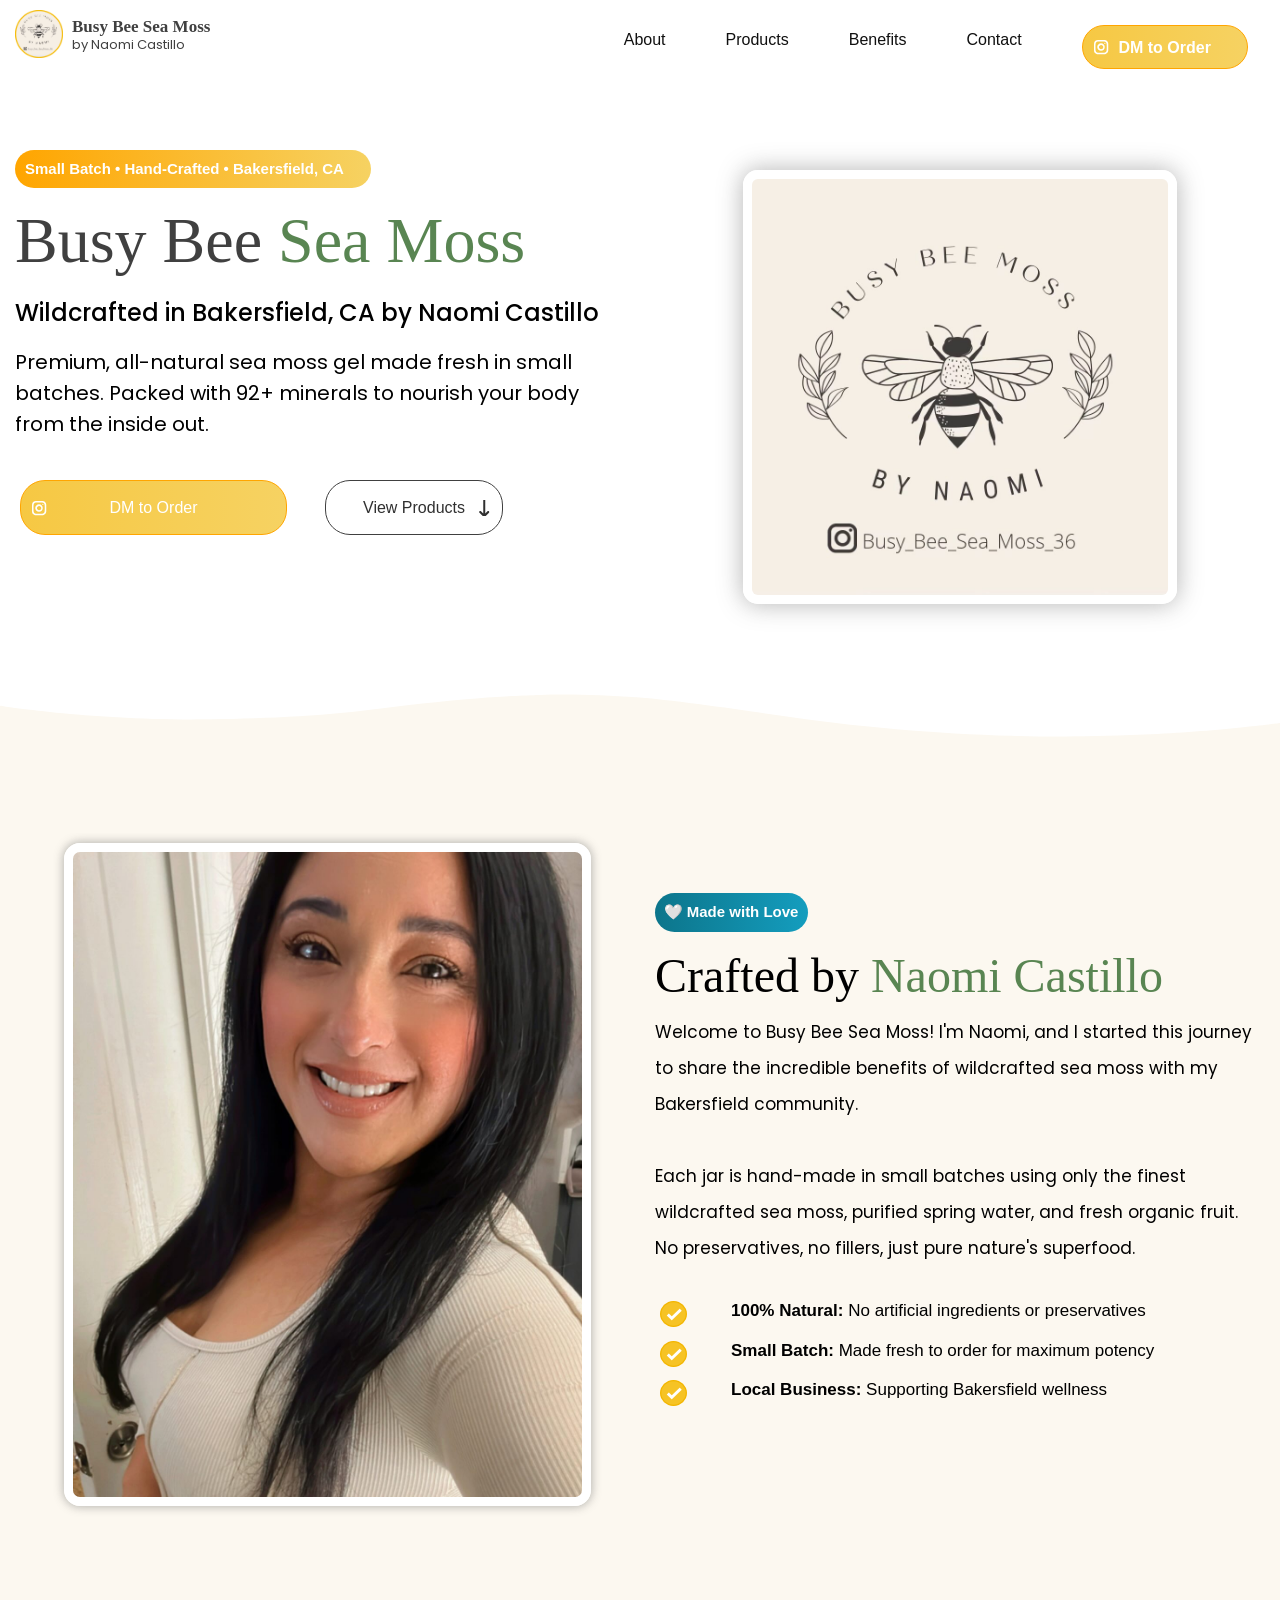
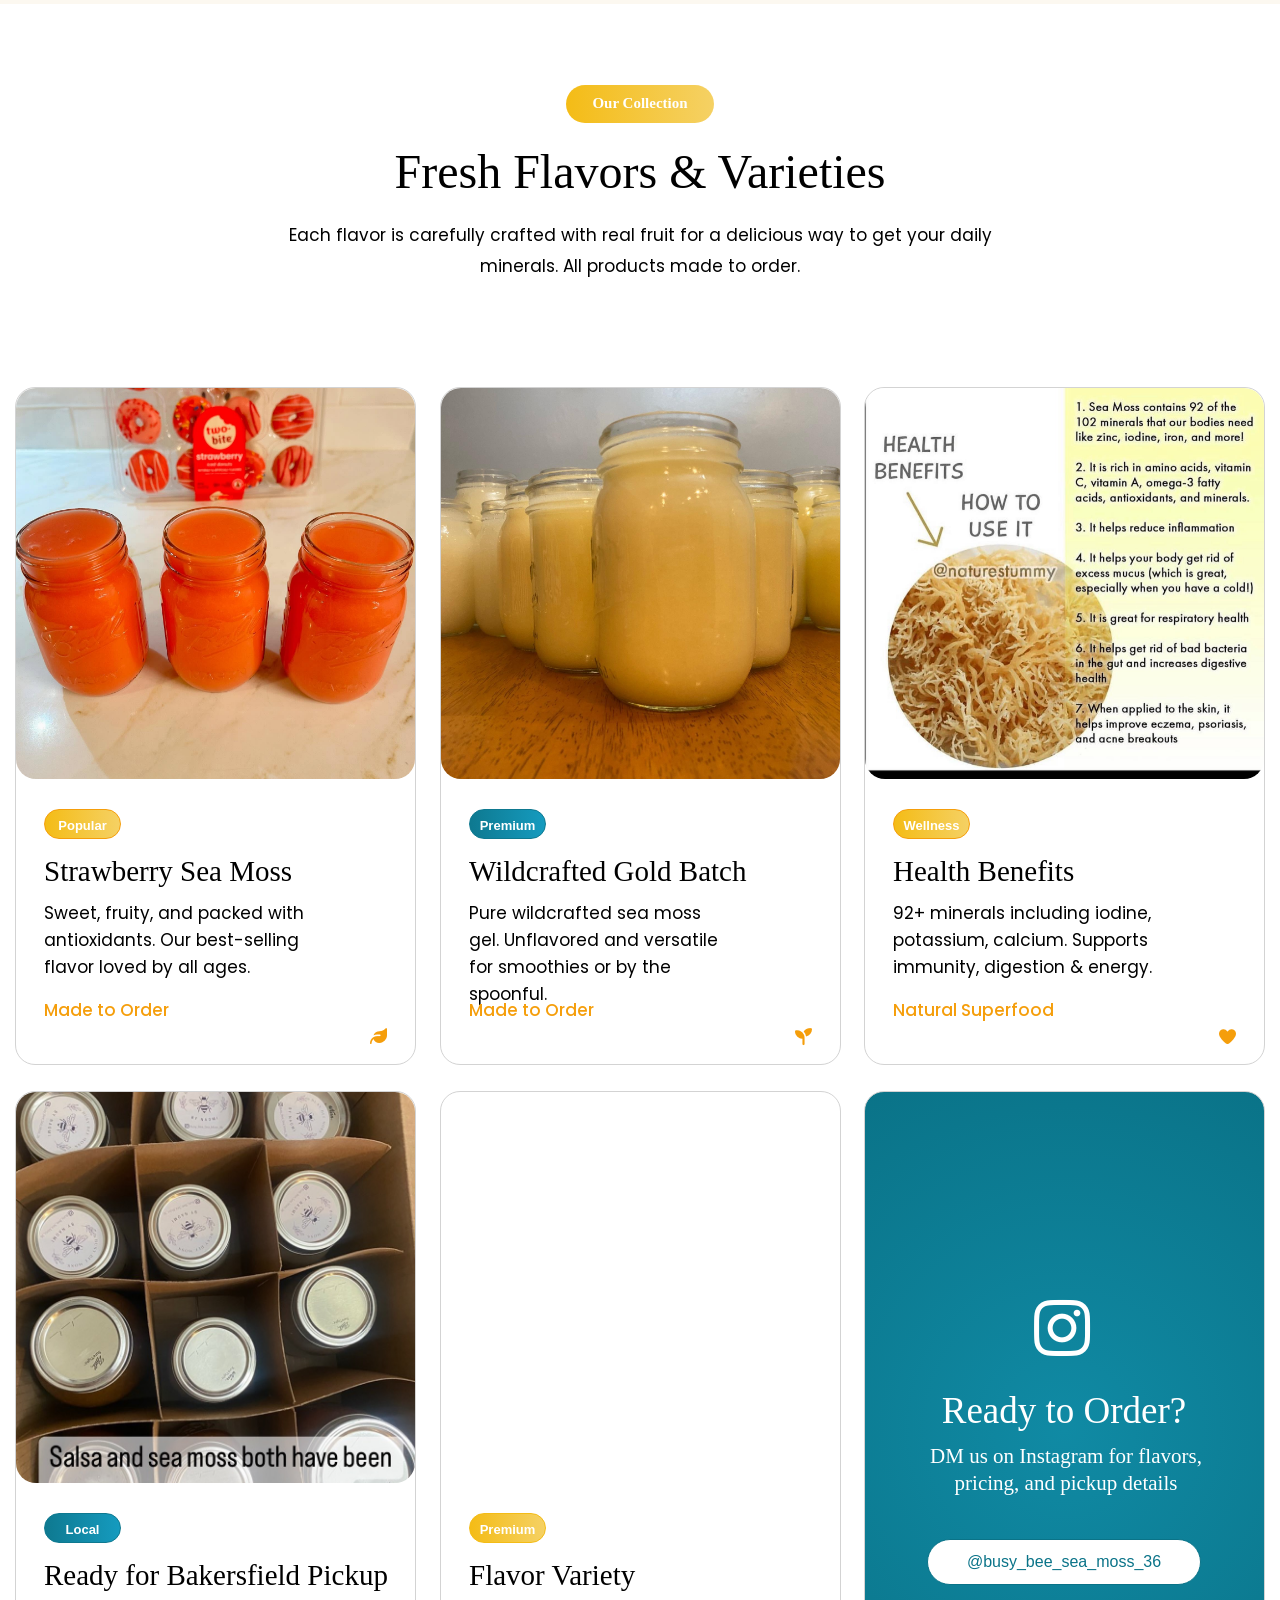
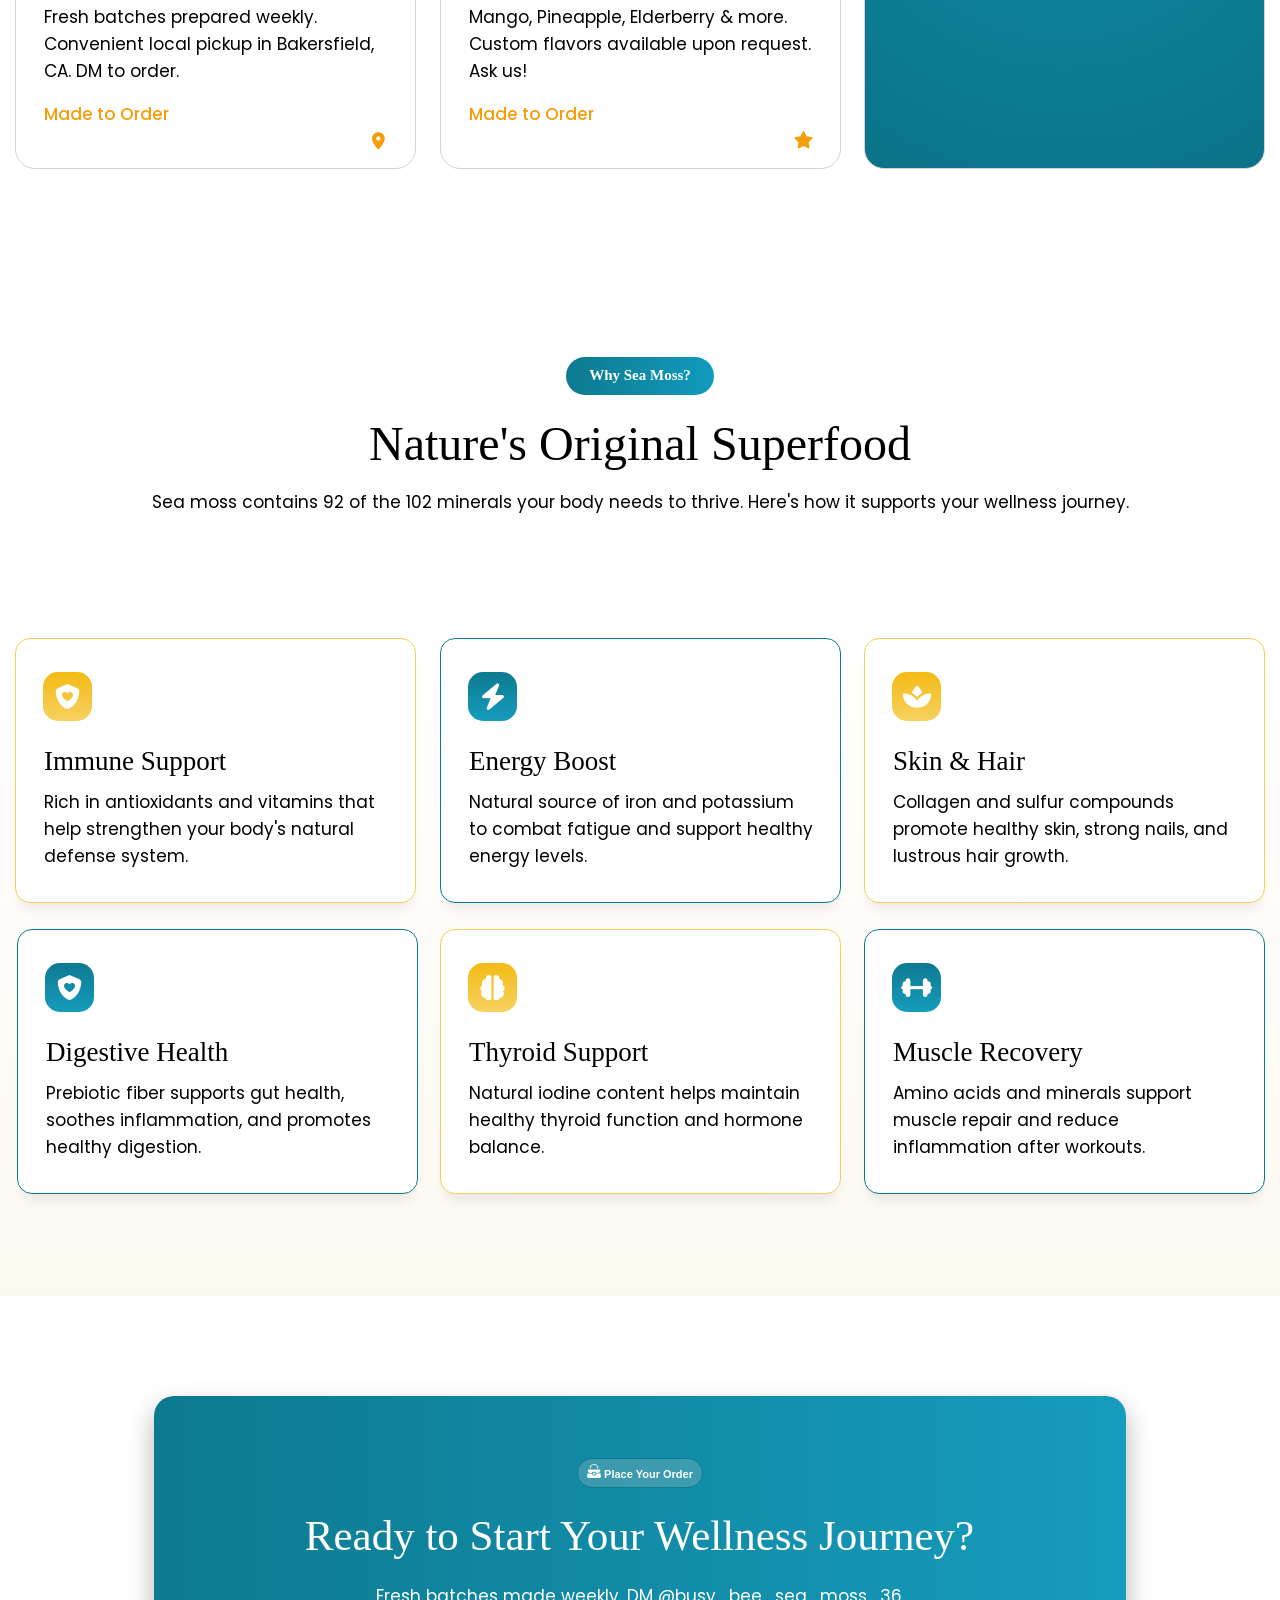
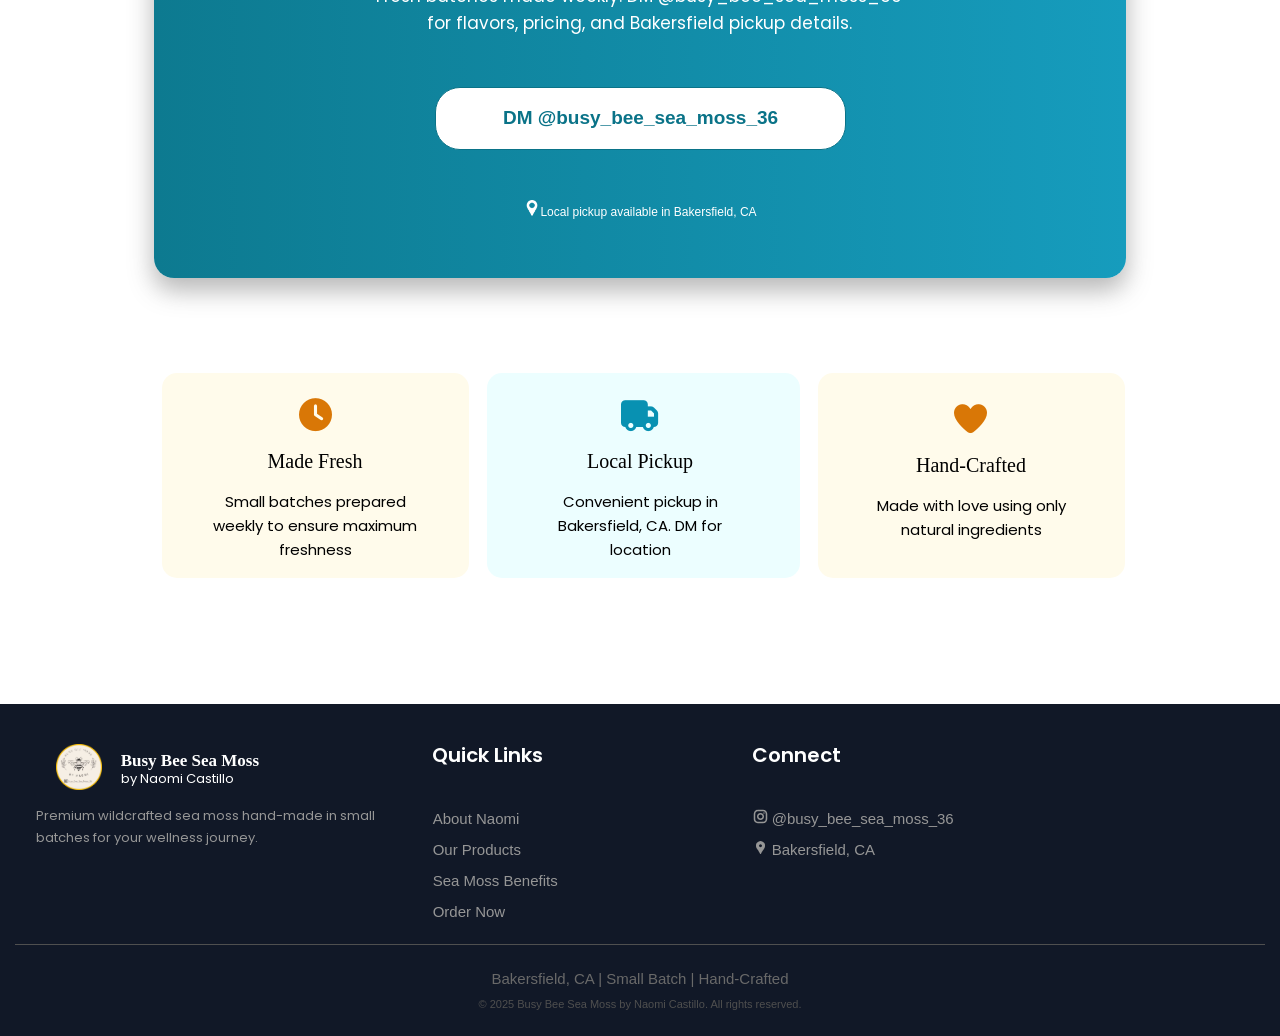
==== index.html @ f7eb3eee "Add files via upload" ====
<!doctype html>
<html>
<head>
<meta charset="utf-8">
<title>Busy Bee Sea Moss - by Naomi Castillo -  Bakersfield, CA</title>
<meta name="generator" content="WYSIWYG Web Builder 21 - https://www.wysiwygwebbuilder.com">
<meta name="viewport" content="width=device-width, initial-scale=1.0">
<link href="css/fontawesome7.min.css" rel="stylesheet">
<link href="css/BusyBeeMoss.css?v=1" rel="stylesheet">
<link href="css/index.css?v=1" rel="stylesheet">
<script src="jquery-3.7.1.min.js"></script>
<script>
document.addEventListener('DOMContentLoaded', function(event)
{
   var menuItems = document.querySelectorAll('#wb_ResponsiveMenu2 ul li a');
   menuItems.forEach(function(item)
   {
      item.addEventListener('click', function(event) 
      {
         var checkbox = document.querySelector('#wb_ResponsiveMenu2 input');
         checkbox.checked = false;
      });
   });
});
</script>
<script>
$(document).ready(function()
{
   $("a[href*='#LayoutGrid5']").click(function(event)
   {
      event.preventDefault();
      $('html, body').stop().animate({ scrollTop: $('#wb_LayoutGrid5').offset().top }, 600, 'linear');
   });
   $("a[href*='#LayoutGrid8']").click(function(event)
   {
      event.preventDefault();
      $('html, body').stop().animate({ scrollTop: $('#wb_LayoutGrid8').offset().top }, 600, 'linear');
   });
   $("a[href*='#LayoutGrid10']").click(function(event)
   {
      event.preventDefault();
      $('html, body').stop().animate({ scrollTop: $('#wb_LayoutGrid10').offset().top }, 600, 'linear');
   });
   $("a[href*='#Layer16']").click(function(event)
   {
      event.preventDefault();
      $('html, body').stop().animate({ scrollTop: $('#Layer16').offset().top }, 600, 'linear');
   });
   $("a[href*='#LayoutGrid18']").click(function(event)
   {
      event.preventDefault();
      $('html, body').stop().animate({ scrollTop: $('#wb_LayoutGrid18').offset().top }, 600, 'linear');
   });
   $("a[href*='#LayoutGrid20']").click(function(event)
   {
      event.preventDefault();
      $('html, body').stop().animate({ scrollTop: $('#wb_LayoutGrid20').offset().top }, 600, 'linear');
   });
   $("a[href*='#LayoutGrid23']").click(function(event)
   {
      event.preventDefault();
      $('html, body').stop().animate({ scrollTop: $('#wb_LayoutGrid23').offset().top }, 600, 'linear');
   });
   $("a[href*='#Layer37']").click(function(event)
   {
      event.preventDefault();
      $('html, body').stop().animate({ scrollTop: $('#Layer37').offset().top }, 600, 'linear');
   });
});
</script>
</head>
<body>
<div id="DevicePageHeader1">
<div id="wb_Image10">
<img src="images/CircleLogo.png" id="Image10" alt="" width="180" height="180"></div>
<div id="wb_Text65">
<span style="color:#404040;"><strong>Busy Bee Sea Moss</strong></span><span style="color:#404040;"><br></span><span style="color:#404040;">by Naomi Castillo</span></div>
<div id="wb_ResponsiveMenu2">
<label class="toggle" for="ResponsiveMenu2-submenu" id="ResponsiveMenu2-title">menu<span id="ResponsiveMenu2-icon"><span>&nbsp;</span><span>&nbsp;</span><span>&nbsp;</span></span></label>
<input type="checkbox" id="ResponsiveMenu2-submenu">
<ul class="ResponsiveMenu2" id="ResponsiveMenu2" role="menu" itemscope="itemscope" itemtype="https://schema.org/SiteNavigationElement">
<li itemprop="name" role="menuitem"><a href="#LayoutGrid18" title="About" itemprop="url" class="nav-link">About</a></li>
<li itemprop="name" role="menuitem"><a href="#LayoutGrid20" title="Products" itemprop="url" class="nav-link">Products</a></li>
<li itemprop="name" role="menuitem"><a href="#LayoutGrid23" title="Benefits" itemprop="url" class="nav-link">Benefits</a></li>
<li itemprop="name" role="menuitem"><a href="#Layer37" title="Contact" itemprop="url" class="nav-link">Contact</a></li>
</ul>
</div>
</div>
<div id="wb_LayoutGrid1">
<div id="LayoutGrid1">
<div class="row">
<div class="col-1">
<div id="wb_Image1">
<a href="./index.html"><img src="images/CircleLogo.png" id="Image1" alt="" width="48" height="48"></a>
</div>
<div id="wb_Text6">
<span style="color:#404040;font-family:'Times New Roman';font-size:17px;line-height:24px;"><strong>Busy Bee Sea Moss</strong></span><span style="color:#404040;font-family:Arial;font-size:17px;line-height:12px;"><br></span><span style="color:#404040;font-family:Poppins;font-size:13px;line-height:12px;">by Naomi Castillo</span>
</div>
</div>
<div class="col-2">
<div class="col-2-padding">
<div id="wb_ResponsiveMenu1">
<label class="toggle" for="ResponsiveMenu1-submenu" id="ResponsiveMenu1-title"><span id="ResponsiveMenu1-icon"><span>&nbsp;</span><span>&nbsp;</span><span>&nbsp;</span></span></label>
<input type="checkbox" id="ResponsiveMenu1-submenu">
<ul class="ResponsiveMenu1" id="ResponsiveMenu1" role="menu" itemscope="itemscope" itemtype="https://schema.org/SiteNavigationElement">
<li itemprop="name" role="menuitem"><a href="#LayoutGrid5" title="About" itemprop="url" class="nav-link">About</a></li>
<li itemprop="name" role="menuitem"><a href="#LayoutGrid8" title="Products" itemprop="url" class="nav-link">Products</a></li>
<li itemprop="name" role="menuitem"><a href="#LayoutGrid10" title="Benefits" itemprop="url" class="nav-link">Benefits</a></li>
<li itemprop="name" role="menuitem"><a href="#Layer16" itemprop="url" class="nav-link">Contact</a></li>
</ul>

</div>
</div>
</div>
<div class="col-3">
<div class="col-3-padding">
<div id="wb_IconButton1">
<a class="ui-button ui-corner-all" id="IconButton1" href="https://www.instagram.com/busy_bee_sea_moss_36/" target="_blank"><span class="ui-button-icon ui-icon ui-primary"></span><span class="ui-button-icon-space"> </span>DM to Order</a>
</div>
</div>
</div>
</div>
</div>
</div>
<div id="wb_LayoutGrid2">
<div id="LayoutGrid2">
<div class="row">
<div class="col-1">
<div id="wb_LayoutGrid4">
<div id="LayoutGrid4">
<div class="row">
<div class="col-1">
<div id="wb_Text4">
<span style="color:#FFFFFF;font-family:Arial;font-size:15px;"><strong>Small Batch • Hand-Crafted • Bakersfield, CA</strong></span>
</div>
</div>
<div class="col-2">
</div>
</div>
</div>
</div>
<div id="wb_Text1">
<span style="color:#404040;font-family:'Times New Roman';font-size:64px;">Busy Bee </span><span style="color:#598552;font-family:'Times New Roman';font-size:64px;">Sea Moss</span>
</div>
<div id="wb_Text2">
<span style="color:#000000;font-family:'Poppins';font-weight:500;font-size:24px;">Wildcrafted in Bakersfield, CA by Naomi Castillo</span>
</div>
<div id="wb_Text3">
<span style="color:#000000;font-family:Poppins;font-size:20px;line-height:31px;">Premium, all-natural sea moss gel made fresh in small batches. Packed with 92+ minerals to nourish your body from the inside out.</span>
</div>
<div id="wb_LayoutGrid3">
<div id="LayoutGrid3">
<div class="row">
<div class="col-1">
<div id="wb_IconButton2">
<a class="ui-button ui-corner-all" id="IconButton2" href="https://www.instagram.com/busy_bee_sea_moss_36/" target="_blank"><span class="ui-button-icon ui-icon ui-primary"></span><span class="ui-button-icon-space"> </span>DM to Order</a>
</div>
</div>
<div class="col-2">
<div id="wb_IconButton3">
<a class="ui-button ui-corner-all" id="IconButton3" href="#LayoutGrid8">View Products<span class="ui-button-icon-space"> </span><span class="ui-button-icon ui-icon ui-secondary"></span></a>
</div>
</div>
</div>
</div>
</div>
</div>
<div class="col-2">
<div id="wb_Image2">
<img src="images/BusyBeeMossLogo1.jpg" id="Image2" alt="" width="434" height="434">
</div>
</div>
</div>
</div>
</div>
<div id="Layer1">
<div id="Layer1-divider-top">
<svg xmlns="http://www.w3.org/2000/svg" viewBox="0 0 1000 100" preserveAspectRatio="none">
<path class="divider-fill" d="M421.9,6.5c22.6-2.5,51.5,0.4,75.5,5.3c23.6,4.9,70.9,23.5,100.5,35.7c75.8,32.2,133.7,44.5,192.6,49.7c23.6,2.1,48.7,3.5,103.4-2.5c54.7-6,106.2-25.6,106.2-25.6V0H0v30.3c0,0,72,32.6,158.4,30.5c39.2-0.7,92.8-6.7,134-22.4c21.2-8.1,52.2-18.2,79.7-24.2C399.3,7.9,411.6,7.5,421.9,6.5z">
</path>
</svg></div>
<div id="Layer1_Container">
</div>
</div>
<div id="wb_LayoutGrid5">
<div id="LayoutGrid5">
<div class="row">
<div class="col-1">
<div class="col-1-padding">
<div id="wb_Image3">
<img src="images/Naomi1.jpg" id="Image3" alt="" width="527" height="659">
</div>
</div>
</div>
<div class="col-2">
<div class="col-2-padding">
<div id="wb_LayoutGrid6">
<div id="LayoutGrid6">
<div class="row">
<div class="col-1">
<div id="wb_Text8">
<span style="color:#FFFFFF;font-family:'Segoe UI Emoji';font-size:15px;"><strong>🤍 </strong></span><span style="color:#FFFFFF;font-family:Arial;font-size:15px;"><strong>Made with Love</strong></span>
</div>
</div>
<div class="col-2">
</div>
</div>
</div>
</div>
<div id="wb_Text5">
<span style="color:#000000;font-family:'Times New Roman';font-size:48px;">Crafted by </span><span style="color:#598552;font-family:'Times New Roman';font-size:48px;">Naomi Castillo</span>
</div>
<div id="wb_Text7">
<span style="color:#000000;font-family:Poppins;font-size:17px;line-height:36px;">Welcome to Busy Bee Sea Moss! I'm Naomi, and I started this journey to share the incredible benefits of wildcrafted sea moss with my Bakersfield community.<br><br>Each jar is hand-made in small batches using only the finest wildcrafted sea moss, purified spring water, and fresh organic fruit. No preservatives, no fillers, just pure nature's superfood.</span>
</div>
<div id="wb_BulletedList1">
<div class="row">
   <div class="bullet" style=""><span class="bullet-align"><img src="images/YellowCheckmark.png" style="width:27px;height:26px" width="27" height="26" alt=""></span></div>
   <div class="item item0"><p><span style="font-weight:bold;">100% Natural: </span>No artificial ingredients or preservatives</p></div>
</div>
<div class="row" style="clear:both">
   <div class="bullet" style=""><span class="bullet-align"><img src="images/YellowCheckmark.png" style="width:27px;height:26px" width="27" height="26" alt=""></span></div>
   <div class="item item1"><p><span style="font-weight:bold;">Small Batch: </span>Made fresh to order for maximum potency</p></div>
</div>
<div class="row" style="clear:both">
   <div class="bullet" style=""><span class="bullet-align"><img src="images/YellowCheckmark.png" style="width:27px;height:26px" width="27" height="26" alt=""></span></div>
   <div class="item item2"><p><span style="font-weight:bold;">Local Business: </span>Supporting Bakersfield wellness</p></div>
</div>

</div>
</div>
</div>
</div>
</div>
</div>
<div id="wb_LayoutGrid7">
<div id="LayoutGrid7">
<div class="row">
<div class="col-1">
</div>
</div>
</div>
</div>
<div id="wb_LayoutGrid8">
<div id="LayoutGrid8">
<div class="row">
<div class="col-1">
<div id="wb_LayoutGrid9">
<div id="LayoutGrid9">
<div class="row">
<div class="col-1">
</div>
<div class="col-2">
<div class="col-2-padding">
<div id="wb_Text11">
<span style="color:#FFFFFF;font-family:'Segoe UI Emoji';font-size:15px;"><strong>Our Collection</strong></span>
</div>
</div>
</div>
<div class="col-3">
</div>
</div>
</div>
</div>
<div id="wb_Text9">
<span style="color:#000000;font-family:'Times New Roman';font-size:48px;">Fresh Flavors &amp; Varieties</span>
</div>
<div id="wb_Text10">
<span style="color:#000000;font-family:Poppins;font-size:17px;line-height:31px;">Each flavor is carefully crafted with real fruit for a delicious way to get your daily <br>minerals. All products made to order.</span>
</div>
</div>
</div>
</div>
</div>
<div id="Layer2">
<div id="Layer2_Container">
<div id="Layer3">
<div id="wb_Image4">
<img src="images/462809402_18035507636463506_1814349562612310402_n.jpg" id="Image4" alt="" width="399" height="499"></div>
<div id="wb_Text12">
<span style="color:#000000;font-family:'Times New Roman';font-size:29px;">Strawberry Sea Moss</span></div>
<div id="wb_Text14">
<span style="color:#000000;font-family:Poppins;font-size:17px;line-height:27px;">Sweet, fruity, and packed with antioxidants. Our best-selling flavor loved by all ages.</span></div>
<div id="wb_Text15">
<span style="color:#F59E0B;font-family:'Poppins';font-weight:500;font-size:17px;">Made to Order</span></div>
<div id="wb_Icon1">
<div id="Icon1"><i class="fa fa-leaf"></i></div></div>
<div id="wb_Text20">
<span style="color:#FFFFFF;font-family:Arial;font-size:13px;line-height:9px;"><strong>Popular</strong></span></div>
</div>
<div id="Layer4">
<div id="wb_Image5">
<img src="images/652052591_18117094798641701_3681930701618224471_n.jpg" id="Image5" alt="" width="399" height="399"></div>
<div id="wb_Text17">
<span style="color:#000000;font-family:'Times New Roman';font-size:29px;">Wildcrafted Gold Batch</span></div>
<div id="wb_Text18">
<span style="color:#000000;font-family:Poppins;font-size:17px;line-height:27px;">Pure wildcrafted sea moss gel. Unflavored and versatile for smoothies or by the spoonful.</span></div>
<div id="wb_Text19">
<span style="color:#F59E0B;font-family:'Poppins';font-weight:500;font-size:17px;">Made to Order</span></div>
<div id="wb_Icon2">
<div id="Icon2"><i class="fa fa-seedling"></i></div></div>
<div id="wb_Text13">
<span style="color:#FFFFFF;font-family:Arial;font-size:13px;line-height:9px;"><strong>Premium</strong></span></div>
</div>
<div id="Layer5">
<div id="wb_Image6">
<img src="images/652678784_18082343291052538_2864896042183027852_n.jpg" id="Image6" alt="" width="399" height="399"></div>
<div id="wb_Text21">
<span style="color:#000000;font-family:'Times New Roman';font-size:29px;">Health Benefits</span></div>
<div id="wb_Text22">
<span style="color:#000000;font-family:Poppins;font-size:17px;line-height:27px;">92+ minerals including iodine, potassium, calcium. Supports immunity, digestion &amp; energy.</span></div>
<div id="wb_Text23">
<span style="color:#F59E0B;font-family:'Poppins';font-weight:500;font-size:17px;">Natural Superfood</span></div>
<div id="wb_Icon3">
<div id="Icon3"><i class="fa fa-heart"></i></div></div>
<div id="wb_Text16">
<span style="color:#FFFFFF;font-family:Arial;font-size:13px;line-height:9px;"><strong>Wellness</strong></span></div>
</div>
<div id="Layer6">
<div id="wb_Image7">
<img src="images/640077328_18569527402048231_1771941688983810416_n.jpg" id="Image7" alt="" width="399" height="399"></div>
<div id="wb_Text24">
<span style="color:#000000;font-family:'Times New Roman';font-size:29px;">Ready for Bakersfield Pickup</span></div>
<div id="wb_Text25">
<span style="color:#000000;font-family:Poppins;font-size:17px;line-height:27px;">Fresh batches prepared weekly. Convenient local pickup in Bakersfield, CA. DM to order.</span></div>
<div id="wb_Text26">
<span style="color:#F59E0B;font-family:'Poppins';font-weight:500;font-size:17px;">Made to Order</span></div>
<div id="wb_Icon4">
<div id="Icon4"><i class="fa fa-location-dot"></i></div></div>
<div id="wb_Text27">
<span style="color:#FFFFFF;font-family:Arial;font-size:13px;line-height:9px;"><strong>Local</strong></span></div>
</div>
<div id="Layer7">
<div id="wb_Image8">
<video id="Image8" autoplay loop muted><source src="AQPaUueFje6O61l6PN6-H1qBJ2r_0OM-Y9frMqiqZ_MIllB-0-1PdjN590rppOgOPV04wSbGif59xdTm3_Uq8bLh_PLVR-TmaFKUqPA.mp4" type="video/mp4"></video></div>
<div id="wb_Text28">
<span style="color:#000000;font-family:'Times New Roman';font-size:29px;">Flavor Variety</span></div>
<div id="wb_Text29">
<span style="color:#000000;font-family:Poppins;font-size:17px;line-height:27px;">Mango, Pineapple, Elderberry &amp; more. Custom flavors available upon request. Ask us!</span></div>
<div id="wb_Text30">
<span style="color:#F59E0B;font-family:'Poppins';font-weight:500;font-size:17px;">Made to Order</span></div>
<div id="wb_Icon5">
<div id="Icon5"><i class="fa fa-star"></i></div></div>
<div id="wb_Text31">
<span style="color:#FFFFFF;font-family:Arial;font-size:13px;line-height:9px;"><strong>Premium</strong></span></div>
</div>
<div id="Layer8">
<div id="wb_Text32">
<span style="color:#FFFFFF;font-family:'Times New Roman';font-size:37px;">Ready to Order?</span></div>
<div id="wb_Text33">
<span style="color:#FFFFFF;font-family:'Poppins';font-weight:300;font-size:21px;line-height:27px;">DM us on Instagram for flavors, pricing, and pickup details</span></div>
<div id="wb_Icon6">
<div id="Icon6"><i class="fa fa-brands fa-instagram"></i></div></div>
<div id="wb_IconButton4">
<a class="ui-button ui-corner-all" id="IconButton4" href="https://www.instagram.com/busy_bee_sea_moss_36/" target="_blank">@busy_bee_sea_moss_36</a></div>
</div>
</div>
</div>
<div id="wb_LayoutGrid10">
<div id="LayoutGrid10">
<div class="row">
<div class="col-1">
<div id="wb_LayoutGrid11">
<div id="LayoutGrid11">
<div class="row">
<div class="col-1">
</div>
<div class="col-2">
<div class="col-2-padding">
<div id="wb_Text36">
<span style="color:#FFFFFF;font-family:'Segoe UI Emoji';font-size:15px;"><strong>Why Sea Moss?</strong></span>
</div>
</div>
</div>
<div class="col-3">
</div>
</div>
</div>
</div>
<div id="wb_Text34">
<span style="color:#000000;font-family:'Times New Roman';font-size:48px;">Nature's Original Superfood</span>
</div>
<div id="wb_Text35">
<span style="color:#000000;font-family:Poppins;font-size:17px;">Sea moss contains 92 of the 102 minerals your body needs to thrive. Here's how it supports your wellness journey.</span>
</div>
</div>
</div>
</div>
</div>
<div id="Layer9">
<div id="Layer9_Container">
<div id="Layer10">
<div id="wb_Text37">
<span style="color:#000000;font-family:'Times New Roman';font-size:27px;">Immune Support</span></div>
<div id="wb_Text38">
<span style="color:#000000;font-family:Poppins;font-size:17px;line-height:27px;">Rich in antioxidants and vitamins that help strengthen your body's natural defense system.</span></div>
<div id="wb_Icon7">
<div id="Icon7"><i class="fa fa-shield-heart"></i></div></div>
</div>
<div id="Layer11">
<div id="wb_Text39">
<span style="color:#000000;font-family:'Times New Roman';font-size:27px;">Energy Boost</span></div>
<div id="wb_Text40">
<span style="color:#000000;font-family:Poppins;font-size:17px;line-height:27px;">Natural source of iron and potassium to combat fatigue and support healthy energy levels.</span></div>
<div id="wb_Icon8">
<div id="Icon8"><i class="fa fa-bolt"></i></div></div>
</div>
<div id="Layer12">
<div id="wb_Text41">
<span style="color:#000000;font-family:'Times New Roman';font-size:27px;">Skin &amp; Hair</span></div>
<div id="wb_Text42">
<span style="color:#000000;font-family:Poppins;font-size:17px;line-height:27px;">Collagen and sulfur compounds promote healthy skin, strong nails, and lustrous hair growth.</span></div>
<div id="wb_Icon9">
<div id="Icon9"><i class="fa fa-spa"></i></div></div>
</div>
<div id="Layer13">
<div id="wb_Text43">
<span style="color:#000000;font-family:'Times New Roman';font-size:27px;">Digestive Health</span></div>
<div id="wb_Text44">
<span style="color:#000000;font-family:Poppins;font-size:17px;line-height:27px;">Prebiotic fiber supports gut health, soothes inflammation, and promotes healthy digestion.</span></div>
<div id="wb_Icon10">
<div id="Icon10"><i class="fa fa-shield-heart"></i></div></div>
</div>
<div id="Layer14">
<div id="wb_Text45">
<span style="color:#000000;font-family:'Times New Roman';font-size:27px;">Thyroid Support</span></div>
<div id="wb_Text46">
<span style="color:#000000;font-family:Poppins;font-size:17px;line-height:27px;">Natural iodine content helps maintain healthy thyroid function and hormone balance.</span></div>
<div id="wb_Icon11">
<div id="Icon11"><i class="fa fa-brain"></i></div></div>
</div>
<div id="Layer15">
<div id="wb_Text47">
<span style="color:#000000;font-family:'Times New Roman';font-size:27px;">Muscle Recovery</span></div>
<div id="wb_Text48">
<span style="color:#000000;font-family:Poppins;font-size:17px;line-height:27px;">Amino acids and minerals support muscle repair and reduce inflammation after workouts.</span></div>
<div id="wb_Icon12">
<div id="Icon12"><i class="fa fa-dumbbell"></i></div></div>
</div>
</div>
</div>
<div id="Layer16">
<div id="Layer16_Container">
<div id="Layer17">
<div id="wb_Text49">
<span style="color:#FFFFFF;font-family:'Times New Roman';font-size:43px;">Ready to Start Your Wellness Journey?</span></div>
<div id="wb_Text50">
<span style="color:#FFFFFF;font-family:Poppins;font-size:17px;line-height:27px;">Fresh batches made weekly. DM @busy_bee_sea_moss_36 for flavors, pricing, and Bakersfield pickup details.</span></div>
<div id="wb_IconButton5">
<a class="ui-button ui-corner-all" id="IconButton5" href="https://www.instagram.com/busy_bee_sea_moss_36/" target="_blank"><span class="ui-button-icon ui-icon ui-primary"></span><span class="ui-button-icon-space"> </span>DM @busy_bee_sea_moss_36</a></div>
<div id="wb_Text51">
<p style="font-size:12px;"><img alt="" width="14" height="14" src="images/Text511.png"><span style="font-size:11px;font-weight:bold;color:#FFFFFF;"> Place Your Order</span></p></div>
<div id="wb_Text52">
<p style="font-size:11px;line-height:12px;"><img alt="" width="16" height="16" src="images/Text521.png"><span style="font-size:12px;line-height:14px;color:#FFFFFF;">Local pickup available in Bakersfield, CA</span></p></div>
</div>
<div id="Layer18">
<div id="wb_Icon14">
<div id="Icon14"><i class="fa fa-clock"></i></div></div>
<div id="wb_Text55">
<span style="color:#000000;font-family:'Times New Roman';font-size:20px;">Made Fresh</span></div>
<div id="wb_Text56">
<span style="color:#000000;font-family:Poppins;font-size:15px;line-height:24px;">Small batches prepared weekly to ensure maximum freshness</span></div>
</div>
<div id="Layer19">
<div id="wb_Text54">
<span style="color:#000000;font-family:Poppins;font-size:15px;line-height:24px;">Convenient pickup in Bakersfield, CA. DM for location</span></div>
<div id="wb_Text53">
<span style="color:#000000;font-family:'Times New Roman';font-size:20px;">Local Pickup</span></div>
<div id="wb_Icon13">
<div id="Icon13"><i class="fa fa-truck"></i></div></div>
</div>
<div id="Layer20">
<div id="wb_Icon15">
<div id="Icon15"><i class="fa fa-heart"></i></div></div>
<div id="wb_Text57">
<span style="color:#000000;font-family:'Times New Roman';font-size:20px;">Hand-Crafted</span></div>
<div id="wb_Text58">
<span style="color:#000000;font-family:Poppins;font-size:15px;line-height:24px;">Made with love using only natural ingredients</span></div>
</div>
</div>
</div>
<div id="wb_LayoutGrid12">
<div id="LayoutGrid12">
<div class="row">
<div class="col-1">
<div id="wb_Image9">
<a href="./index.html"><img src="images/CircleLogo.png" id="Image9" alt="" width="46" height="46"></a>
</div>
</div>
<div class="col-2">
<div id="wb_Text59">
<span style="color:#FFFFFF;font-family:'Times New Roman';font-size:17px;line-height:24px;"><strong>Busy Bee Sea Moss</strong></span><span style="color:#FFFFFF;font-family:Arial;font-size:17px;line-height:12px;"><br></span><span style="color:#FFFFFF;font-family:Poppins;font-size:13px;line-height:12px;">by Naomi Castillo</span>
</div>
</div>
<div class="col-3">
<div id="wb_Text60">
<span style="color:#FFFFFF;font-family:'Poppins';font-weight:600;font-size:20px;">Quick Links</span>
</div>
</div>
<div class="col-4">
<div id="wb_Text61">
<span style="color:#FFFFFF;font-family:'Poppins';font-weight:600;font-size:20px;">Connect</span>
</div>
</div>
</div>
</div>
</div>
<div id="wb_LayoutGrid13">
<div id="LayoutGrid13">
<div class="row">
<div class="col-1">
<div class="col-1-padding">
<div id="wb_Text62">
<span style="color:#969696;font-family:Poppins;font-size:13px;line-height:22px;">Premium wildcrafted sea moss hand-made in small batches for your wellness journey.</span>
</div>
</div>
</div>
<div class="col-2">
<div class="col-2-padding">
<div id="wb_CssMenu1">
<ul id="CssMenu1" role="menubar" class="nav" itemscope="itemscope" itemtype="https://schema.org/SiteNavigationElement">
<li role="menuitem" class="nav-item firstmain" itemprop="name"><a class="nav-link" href="#LayoutGrid5" target="_self" title="About Naomi" itemprop="url">About&nbsp;Naomi</a>
</li>
<li role="menuitem" class="nav-item" itemprop="name"><a class="nav-link" href="#LayoutGrid8" target="_self" title="Our Products" itemprop="url">Our&nbsp;Products</a>
</li>
<li role="menuitem" class="nav-item" itemprop="name"><a class="nav-link" href="#LayoutGrid10" target="_self" title="Sea Moss Benefits" itemprop="url">Sea&nbsp;Moss&nbsp;Benefits</a>
</li>
<li role="menuitem" class="nav-item" itemprop="name"><a class="nav-link" href="#Layer16" target="_self" itemprop="url">Order&nbsp;Now</a>
</li>
</ul>

</div>
</div>
</div>
<div class="col-3">
<div id="wb_CssMenu2">
<ul id="CssMenu2" role="menubar" class="nav" itemscope="itemscope" itemtype="https://schema.org/SiteNavigationElement">
<li role="menuitem" class="nav-item firstmain" itemprop="name"><a class="nav-link" href="https://www.instagram.com/busy_bee_sea_moss_36/" target="_blank" title="@busy_bee_sea_moss_36" itemprop="url"><svg class="CssMenu2-icon" viewBox="0 0 60 60" version="1.1" xmlns="http://www.w3.org/2000/svg">
   <path d="M30 16 C22 16, 16 22, 16 30 C16 38, 22 44, 30 44 C38 44, 44 38, 44 30 C44 22, 38 16, 30 16 Z M31 22 C34 22, 38 26, 38 31 C38 34, 34 38, 29 38 C26 38, 22 34, 22 29 C22 26, 26 22, 31 22 Z M41 16 C41 15, 43 13, 44 13 C45 13, 47 15, 47 16 C47 17, 45 19, 44 19 C43 19, 41 17, 41 16 Z M57 19 C56 14, 55 11, 52 8 C49 4, 46 4, 41 3 C37 3, 23 3, 19 3 C14 4, 11 4, 8 8 C5 11, 4 14, 3 19 C3 23, 3 37, 3 41 C3 46, 5 49, 8 52 C11 55, 14 56, 19 57 C23 57, 37 57, 41 57 C46 56, 49 56, 52 52 C55 49, 56 46, 57 41 C57 37, 57 23, 57 19 Z M50 45 C49 47, 47 49, 45 50 C42 51, 34 51, 30 51 C26 51, 19 51, 15 50 C13 49, 11 47, 10 45 C9 42, 9 34, 9 30 C9 26, 9 18, 10 15 C11 13, 13 11, 15 10 C19 9, 26 9, 30 9 C34 9, 42 9, 45 10 C47 11, 49 13, 50 15 C51 18, 51 26, 51 30 C51 34, 51 42, 50 45"/>
</svg>@busy_bee_sea_moss_36</a>
</li>
<li role="menuitem" class="nav-item" itemprop="name"><a class="nav-link" href="" target="_self" title="Bakersfield, CA" itemprop="url"><svg class="CssMenu2-icon" viewBox="0 0 60 60" version="1.1" xmlns="http://www.w3.org/2000/svg">
   <path d="M30 4 L30 4 C27 4, 25 5, 23 6 C21 7, 19 8, 17 10 C16 11, 14 13, 13 15 C12 18, 12 20, 12 23 C12 25, 12 27, 13 29 C13 31, 14 33, 16 35 C17 37, 18 39, 20 40 C21 42, 22 44, 23 46 C24 47, 25 48, 25 49 C25 49, 26 51, 26 51 C27 52, 27 53, 27 53 C27 54, 28 54, 28 55 C29 55, 29 56, 30 56 L30 56 C31 56, 31 55, 32 55 C32 54, 33 54, 33 53 C33 53, 34 52, 34 51 C34 50, 35 49, 35 48 C36 48, 36 47, 37 46 C38 44, 39 42, 41 40 C42 39, 43 37, 44 35 C46 33, 47 31, 47 29 C48 27, 48 25, 48 23 C48 20, 48 18, 47 15 C46 13, 44 11, 43 10 C41 8, 39 7, 37 6 C35 5, 33 4, 30 4 Z M30 29 C28 29, 27 28, 26 27 C25 26, 24 25, 24 23 C24 22, 25 20, 26 19 C27 18, 28 17, 30 17 C31 17, 33 18, 34 19 C35 20, 36 22, 36 23 C36 25, 35 26, 34 27 C33 28, 32 29, 30 29"/>
</svg>Bakersfield,&nbsp;CA</a>
</li>
</ul>

</div>
</div>
</div>
</div>
</div>
<div id="wb_LayoutGrid14">
<div id="LayoutGrid14">
<div class="row">
<div class="col-1">
<hr id="HorizontalLine1">
</div>
</div>
</div>
</div>
<div id="wb_LayoutGrid15">
<div id="LayoutGrid15">
<div class="row">
<div class="col-1">
</div>
<div class="col-2">
<div id="wb_Text63">
<span style="color:#696969;font-family:Arial;font-size:15px;">Bakersfield, CA | Small Batch | Hand-Crafted</span>
</div>
<div id="wb_Text64">
<span style="color:#4F4F4F;font-family:Arial;font-size:11px;">&#0169; 2025 Busy Bee Sea Moss by Naomi Castillo. All rights reserved.</span>
</div>
</div>
<div class="col-3">
</div>
</div>
</div>
</div>
<div id="wb_DeviceLayoutGrid16">
<div id="DeviceLayoutGrid16">
<div class="row">
<div class="col-1">
<div id="wb_Text66">
<span style="color:#FFFFFF;font-family:Arial;font-size:15px;"><strong>Small Batch • Hand-Crafted • Bakersfield, CA</strong></span>
</div>
</div>
<div class="col-2">
<div id="wb_Text67">
<span style="color:#404040;font-family:'Times New Roman';font-size:64px;">Busy Bee </span><span style="color:#598552;font-family:'Times New Roman';font-size:64px;">Sea Moss</span>
</div>
</div>
<div class="col-3">
<div id="wb_Text68">
<span style="color:#000000;font-family:'Poppins';font-weight:500;font-size:24px;">Wildcrafted in Bakersfield, CA by Naomi Castillo</span>
</div>
<div id="wb_Text69">
<span style="color:#000000;font-family:Poppins;font-size:20px;line-height:31px;">Premium, all-natural sea moss gel made fresh in small batches. Packed with 92+ minerals to nourish your body from the inside out.</span>
</div>
</div>
</div>
</div>
</div>
<div id="wb_LayoutGrid16">
<div id="LayoutGrid16">
<div class="row">
<div class="col-1">
<div class="col-1-padding">
<div id="wb_IconButton6">
<a class="ui-button ui-corner-all" id="IconButton6" href="https://www.instagram.com/busy_bee_sea_moss_36/"><span class="ui-button-icon ui-icon ui-primary"></span><span class="ui-button-icon-space"> </span>DM to Order</a>
</div>
</div>
</div>
<div class="col-2">
<div id="wb_IconButton7">
<a class="ui-button ui-corner-all" id="IconButton7" href="#LayoutGrid8">View Products<span class="ui-button-icon-space"> </span><span class="ui-button-icon ui-icon ui-secondary"></span></a>
</div>
</div>
</div>
</div>
</div>
<div id="wb_LayoutGrid17">
<div id="LayoutGrid17">
<div class="row">
<div class="col-1">
<div id="wb_Image11">
<img src="images/BusyBeeMossLogo1.jpg" id="Image11" alt="" width="1127" height="1127">
</div>
</div>
</div>
</div>
</div>
<div id="Layer21">
<div id="Layer21-divider-top">
<svg xmlns="http://www.w3.org/2000/svg" viewBox="0 0 1000 100" preserveAspectRatio="none">
<path class="divider-fill" d="M421.9,6.5c22.6-2.5,51.5,0.4,75.5,5.3c23.6,4.9,70.9,23.5,100.5,35.7c75.8,32.2,133.7,44.5,192.6,49.7c23.6,2.1,48.7,3.5,103.4-2.5c54.7-6,106.2-25.6,106.2-25.6V0H0v30.3c0,0,72,32.6,158.4,30.5c39.2-0.7,92.8-6.7,134-22.4c21.2-8.1,52.2-18.2,79.7-24.2C399.3,7.9,411.6,7.5,421.9,6.5z">
</path>
</svg></div>
<div id="Layer21_Container">
</div>
</div>
<div id="wb_LayoutGrid18">
<div id="LayoutGrid18">
<div class="row">
<div class="col-1">
<div class="col-1-padding">
<div id="wb_Image12">
<img src="images/Naomi1.jpg" id="Image12" alt="" width="552" height="690">
</div>
</div>
</div>
<div class="col-2">
<div class="col-2-padding">
<div id="wb_LayoutGrid19">
<div id="LayoutGrid19">
<div class="row">
<div class="col-1">
<div id="wb_Text72">
<span style="color:#FFFFFF;font-family:'Segoe UI Emoji';font-size:15px;"><strong>🤍 </strong></span><span style="color:#FFFFFF;font-family:Arial;font-size:15px;"><strong>Made with Love</strong></span>
</div>
</div>
</div>
</div>
</div>
<div id="wb_Text70">
<span style="color:#000000;font-family:'Times New Roman';font-size:48px;">Crafted by </span><span style="color:#598552;font-family:'Times New Roman';font-size:48px;">Naomi Castillo</span>
</div>
<div id="wb_Text71">
<span style="color:#000000;font-family:Poppins;font-size:17px;line-height:36px;">Welcome to Busy Bee Sea Moss! I'm Naomi, and I started this journey to share the incredible benefits of wildcrafted sea moss with my Bakersfield community.<br><br>Each jar is hand-made in small batches using only the finest wildcrafted sea moss, purified spring water, and fresh organic fruit. No preservatives, no fillers, just pure nature's superfood.</span>
</div>
<div id="wb_BulletedList2">
<div class="row">
   <div class="bullet" style=""><span class="bullet-align"><img src="images/YellowCheckmark.png" style="width:27px;height:26px" width="27" height="26" alt=""></span></div>
   <div class="item item0"><p><span style="font-weight:bold;">100% Natural: </span>No artificial ingredients or preservatives</p></div>
</div>
<div class="row" style="clear:both">
   <div class="bullet" style=""><span class="bullet-align"><img src="images/YellowCheckmark.png" style="width:27px;height:26px" width="27" height="26" alt=""></span></div>
   <div class="item item1"><p><span style="font-weight:bold;">Small Batch: </span>Made fresh to order for maximum potency</p></div>
</div>
<div class="row" style="clear:both">
   <div class="bullet" style=""><span class="bullet-align"><img src="images/YellowCheckmark.png" style="width:27px;height:26px" width="27" height="26" alt=""></span></div>
   <div class="item item2"><p><span style="font-weight:bold;">Local Business: </span>Supporting Bakersfield wellness</p></div>
</div>

</div>
</div>
</div>
</div>
</div>
</div>
<div id="wb_LayoutGrid20">
<div id="LayoutGrid20">
<div class="row">
<div class="col-1">
<div id="wb_LayoutGrid21">
<div id="LayoutGrid21">
<div class="row">
<div class="col-1">
<div id="wb_Text75">
<span style="color:#FFFFFF;font-family:'Segoe UI Emoji';font-size:15px;"><strong>Our Collection</strong></span>
</div>
</div>
</div>
</div>
</div>
<div id="wb_Text73">
<span style="color:#000000;font-family:'Times New Roman';font-size:48px;">Fresh Flavors &amp; Varieties</span>
</div>
<div id="wb_Text74">
<span style="color:#000000;font-family:Poppins;font-size:17px;line-height:31px;">Each flavor is carefully crafted with real fruit for a delicious way to get your daily <br>minerals. All products made to order.</span>
</div>
</div>
</div>
</div>
</div>
<div id="Layer23">
<div id="Layer23_Container">
<div id="Layer22">
<div id="wb_Text77">
<span style="color:#000000;font-family:Poppins;font-size:17px;line-height:27px;">Sweet, fruity, and packed with antioxidants. Our best-selling flavor loved by all ages.</span></div>
<div id="wb_Text78">
<span style="color:#F59E0B;font-family:'Poppins';font-weight:500;font-size:17px;">Made to Order</span></div>
<div id="wb_Icon16">
<div id="Icon16"><i class="fa fa-leaf"></i></div></div>
<div id="wb_Text79">
<span style="color:#FFFFFF;font-family:Arial;font-size:13px;line-height:9px;"><strong>Popular</strong></span></div>
<div id="wb_Text76">
<span style="color:#000000;">Strawberry Sea Moss</span></div>
<div id="wb_Image13">
<img src="images/462809402_18035507636463506_1814349562612310402_n.jpg" id="Image13" alt="" width="399" height="499"></div>
</div>
<div id="Layer24">
<div id="wb_Text81">
<span style="color:#000000;font-family:Poppins;font-size:17px;line-height:27px;">Pure wildcrafted sea moss gel. Unflavored and versatile for smoothies or by the spoonful.</span></div>
<div id="wb_Text82">
<span style="color:#F59E0B;font-family:'Poppins';font-weight:500;font-size:17px;">Made to Order</span></div>
<div id="wb_Icon17">
<div id="Icon17"><i class="fa fa-seedling"></i></div></div>
<div id="wb_Text83">
<span style="color:#FFFFFF;font-family:Arial;font-size:13px;line-height:9px;"><strong>Premium</strong></span></div>
<div id="wb_Image14">
<img src="images/652052591_18117094798641701_3681930701618224471_n.jpg" id="Image14" alt="" width="316" height="316"></div>
<div id="wb_Text80">
<span style="color:#000000;font-family:'Times New Roman';font-size:29px;">Wildcrafted Gold Batch</span></div>
</div>
<div id="Layer25">
<div id="wb_Image15">
<img src="images/652678784_18082343291052538_2864896042183027852_n.jpg" id="Image15" alt="" width="399" height="399"></div>
<div id="wb_Text84">
<span style="color:#000000;font-family:'Times New Roman';font-size:29px;">Health Benefits</span></div>
<div id="wb_Text85">
<span style="color:#000000;font-family:Poppins;font-size:17px;line-height:27px;">92+ minerals including iodine, potassium, calcium. Supports immunity, digestion &amp; energy.</span></div>
<div id="wb_Text86">
<span style="color:#F59E0B;font-family:'Poppins';font-weight:500;font-size:17px;">Natural Superfood</span></div>
<div id="wb_Icon18">
<div id="Icon18"><i class="fa fa-heart"></i></div></div>
<div id="wb_Text87">
<span style="color:#FFFFFF;font-family:Arial;font-size:13px;line-height:9px;"><strong>Wellness</strong></span></div>
</div>
<div id="Layer26">
<div id="wb_Text88">
<span style="color:#000000;font-family:'Times New Roman';font-size:29px;">Ready for Bakersfield Pickup</span></div>
<div id="wb_Text89">
<span style="color:#000000;font-family:Poppins;font-size:17px;line-height:28px;">Fresh batches prepared weekly. Convenient local pickup in Bakersfield, CA. DM to order.</span></div>
<div id="wb_Text90">
<span style="color:#F59E0B;font-family:'Poppins';font-weight:500;font-size:17px;">Made to Order</span></div>
<div id="wb_Icon19">
<div id="Icon19"><i class="fa fa-location-dot"></i></div></div>
<div id="wb_Text91">
<span style="color:#FFFFFF;font-family:Arial;font-size:13px;line-height:9px;"><strong>Local</strong></span></div>
<div id="wb_Image16">
<img src="images/640077328_18569527402048231_1771941688983810416_n.jpg" id="Image16" alt="" width="316" height="316"></div>
</div>
<div id="Layer27">
<div id="wb_Text92">
<span style="color:#000000;font-family:'Times New Roman';font-size:29px;">Flavor Variety</span></div>
<div id="wb_Text93">
<span style="color:#000000;font-family:Poppins;font-size:17px;line-height:27px;">Mango, Pineapple, Elderberry &amp; more. Custom flavors available upon request. Ask us!</span></div>
<div id="wb_Text94">
<span style="color:#F59E0B;font-family:'Poppins';font-weight:500;font-size:17px;">Made to Order</span></div>
<div id="wb_Icon20">
<div id="Icon20"><i class="fa fa-star"></i></div></div>
<div id="wb_Text95">
<span style="color:#FFFFFF;font-family:Arial;font-size:13px;line-height:9px;"><strong>Premium</strong></span></div>
<div id="wb_Image17">
<video id="Image17" autoplay loop muted><source src="AQPaUueFje6O61l6PN6-H1qBJ2r_0OM-Y9frMqiqZ_MIllB-0-1PdjN590rppOgOPV04wSbGif59xdTm3_Uq8bLh_PLVR-TmaFKUqPA.mp4" type="video/mp4"></video></div>
</div>
<div id="Layer28">
<div id="wb_Text96">
<span style="color:#FFFFFF;font-family:'Times New Roman';font-size:37px;">Ready to Order?</span></div>
<div id="wb_Text97">
<span style="color:#FFFFFF;font-family:'Poppins';font-weight:300;font-size:21px;line-height:27px;">DM us on Instagram for flavors, pricing, and pickup details</span></div>
<div id="wb_Icon21">
<div id="Icon21"><i class="fa fa-brands fa-instagram"></i></div></div>
<div id="wb_IconButton8">
<a class="ui-button ui-corner-all" id="IconButton8" href="https://www.instagram.com/busy_bee_sea_moss_36/">@busy_bee_sea_moss_36</a></div>
</div>
</div>
</div>
<div id="wb_LayoutGrid23">
<div id="LayoutGrid23">
<div class="row">
<div class="col-1">
<div id="wb_LayoutGrid24">
<div id="LayoutGrid24">
<div class="row">
<div class="col-1">
<div id="wb_Text101">
<span style="color:#FFFFFF;font-family:'Segoe UI Emoji';font-size:15px;"><strong>Why Sea Moss?</strong></span>
</div>
</div>
</div>
</div>
</div>
<div id="wb_Text99">
<span style="color:#000000;font-family:'Times New Roman';font-size:48px;">Nature's Original Superfood</span>
</div>
<div id="wb_Text100">
<span style="color:#000000;font-family:Poppins;font-size:17px;">Sea moss contains 92 of the 102 minerals your body needs to thrive. Here's how it supports your wellness journey.</span>
</div>
</div>
</div>
</div>
</div>
<div id="Layer29">
<div id="Layer29_Container">
<div id="Layer30">
<div id="wb_Text98">
<span style="color:#000000;font-family:'Times New Roman';font-size:27px;">Immune Support</span></div>
<div id="wb_Text102">
<span style="color:#000000;font-family:Poppins;font-size:17px;line-height:27px;">Rich in antioxidants and vitamins that help strengthen your body's natural defense system.</span></div>
<div id="wb_Icon22">
<div id="Icon22"><i class="fa fa-shield-heart"></i></div></div>
</div>
<div id="Layer31">
<div id="wb_Text103">
<span style="color:#000000;font-family:'Times New Roman';font-size:27px;">Energy Boost</span></div>
<div id="wb_Text104">
<span style="color:#000000;font-family:Poppins;font-size:17px;line-height:27px;">Natural source of iron and potassium to combat fatigue and support healthy energy levels.</span></div>
<div id="wb_Icon23">
<div id="Icon23"><i class="fa fa-bolt"></i></div></div>
</div>
<div id="Layer32">
<div id="wb_Text105">
<span style="color:#000000;font-family:'Times New Roman';font-size:27px;">Skin &amp; Hair</span></div>
<div id="wb_Text106">
<span style="color:#000000;font-family:Poppins;font-size:17px;line-height:27px;">Collagen and sulfur compounds promote healthy skin, strong nails, and lustrous hair growth.</span></div>
<div id="wb_Icon24">
<div id="Icon24"><i class="fa fa-spa"></i></div></div>
</div>
<div id="Layer33">
<div id="wb_Text107">
<span style="color:#000000;font-family:'Times New Roman';font-size:27px;">Digestive Health</span></div>
<div id="wb_Text108">
<span style="color:#000000;font-family:Poppins;font-size:17px;line-height:27px;">Prebiotic fiber supports gut health, soothes inflammation, and promotes healthy digestion.</span></div>
<div id="wb_Icon25">
<div id="Icon25"><i class="fa fa-shield-heart"></i></div></div>
</div>
<div id="Layer34">
<div id="wb_Text109">
<span style="color:#000000;font-family:'Times New Roman';font-size:27px;">Thyroid Support</span></div>
<div id="wb_Text110">
<span style="color:#000000;font-family:Poppins;font-size:17px;line-height:27px;">Natural iodine content helps maintain healthy thyroid function and hormone balance.</span></div>
<div id="wb_Icon26">
<div id="Icon26"><i class="fa fa-brain"></i></div></div>
</div>
<div id="Layer35">
<div id="wb_Text111">
<span style="color:#000000;font-family:'Times New Roman';font-size:27px;">Muscle Recovery</span></div>
<div id="wb_Text112">
<span style="color:#000000;font-family:Poppins;font-size:17px;line-height:27px;">Amino acids and minerals support muscle repair and reduce inflammation after workouts.</span></div>
<div id="wb_Icon27">
<div id="Icon27"><i class="fa fa-dumbbell"></i></div></div>
</div>
</div>
</div>
<div id="Layer36">
<div id="Layer36_Container">
<div id="Layer37">
<div id="wb_Text113">
<span style="color:#FFFFFF;font-family:'Times New Roman';font-size:37px;">Ready to Start Your Wellness Journey?</span></div>
<div id="wb_Text114">
<span style="color:#FFFFFF;font-family:'Poppins';font-weight:300;font-size:21px;line-height:27px;">Fresh batches made weekly. DM @busy_bee_sea_moss_36 for flavors, pricing, and Bakersfield pickup details.</span></div>
<div id="wb_IconButton9">
<a class="ui-button ui-corner-all" id="IconButton9" href="https://www.instagram.com/busy_bee_sea_moss_36/">@busy_bee_sea_moss_36</a></div>
<div id="wb_Text115">
<p style="font-size:12px;"><img alt="" width="14" height="14" src="images/Text1151.png"><span style="font-size:11px;font-weight:bold;color:#FFFFFF;"> Place Your Order</span></p></div>
<div id="wb_Text116">
<p style="font-size:11px;line-height:12px;"><img alt="" width="16" height="16" src="images/Text1161.png"><span style="font-size:12px;line-height:14px;color:#FFFFFF;">Local pickup available in Bakersfield, CA</span></p></div>
</div>
<div id="Layer38">
<div id="wb_Icon28">
<div id="Icon28"><i class="fa fa-clock"></i></div></div>
<div id="wb_Text117">
<span style="color:#000000;font-family:'Times New Roman';font-size:20px;">Made Fresh</span></div>
<div id="wb_Text118">
<span style="color:#000000;font-family:Poppins;font-size:15px;line-height:24px;">Small batches prepared weekly to ensure maximum freshness</span></div>
</div>
<div id="Layer39">
<div id="wb_Text119">
<span style="color:#000000;font-family:Poppins;font-size:15px;line-height:24px;">Convenient pickup in Bakersfield, CA. DM for location</span></div>
<div id="wb_Text120">
<span style="color:#000000;font-family:'Times New Roman';font-size:20px;">Local Pickup</span></div>
<div id="wb_Icon29">
<div id="Icon29"><i class="fa fa-truck"></i></div></div>
</div>
<div id="Layer40">
<div id="wb_Icon30">
<div id="Icon30"><i class="fa fa-heart"></i></div></div>
<div id="wb_Text121">
<span style="color:#000000;font-family:'Times New Roman';font-size:20px;">Hand-Crafted</span></div>
<div id="wb_Text122">
<span style="color:#000000;font-family:Poppins;font-size:15px;line-height:24px;">Made with love using only natural ingredients</span></div>
</div>
</div>
</div>
<div id="wb_LayoutGrid22">
<div id="LayoutGrid22">
<div class="row">
<div class="col-1">
<div id="wb_Image18">
<a href="./index.html"><img src="images/CircleLogo.png" id="Image18" alt="" width="94" height="94"></a>
</div>
<div id="wb_Text123">
<span style="color:#FFFFFF;font-family:'Times New Roman';font-size:17px;line-height:24px;"><strong>Busy Bee Sea Moss</strong></span><span style="color:#FFFFFF;font-family:Arial;font-size:17px;line-height:22px;"><br></span><span style="color:#FFFFFF;font-family:Poppins;font-size:13px;line-height:22px;">by Naomi Castillo</span>
</div>
<div id="wb_Text126">
<span style="color:#969696;font-family:Poppins;font-size:13px;line-height:22px;">Premium wildcrafted sea moss hand-made in small batches for your wellness journey.</span>
</div>
</div>
<div class="col-2">
<div class="col-2-padding">
<div id="wb_Text124">
<span style="color:#FFFFFF;font-family:'Poppins';font-weight:600;font-size:20px;">Quick Links</span>
</div>
</div>
</div>
<div class="col-3">
<div class="col-3-padding">
<div id="wb_CssMenu3">
<ul id="CssMenu3" role="menubar" class="nav" itemscope="itemscope" itemtype="https://schema.org/SiteNavigationElement">
<li role="menuitem" class="nav-item firstmain" itemprop="name"><a class="nav-link" href="#LayoutGrid5" target="_self" title="About Naomi" itemprop="url">About&nbsp;Naomi</a>
</li>
<li role="menuitem" class="nav-item" itemprop="name"><a class="nav-link" href="#LayoutGrid8" target="_self" title="Our Products" itemprop="url">Our&nbsp;Products</a>
</li>
<li role="menuitem" class="nav-item" itemprop="name"><a class="nav-link" href="#LayoutGrid10" target="_self" title="Sea Moss Benefits" itemprop="url">Sea&nbsp;Moss&nbsp;Benefits</a>
</li>
<li role="menuitem" class="nav-item" itemprop="name"><a class="nav-link" href="#Layer16" target="_self" itemprop="url">Order&nbsp;Now</a>
</li>
</ul>

</div>
</div>
</div>
<div class="col-4">
<div class="col-4-padding">
<div id="wb_Text125">
<span style="color:#FFFFFF;font-family:'Poppins';font-weight:600;font-size:20px;">Connect</span>
</div>
</div>
</div>
<div class="col-5">
<div class="col-5-padding">
<div id="wb_CssMenu4">
<ul id="CssMenu4" role="menubar" class="nav" itemscope="itemscope" itemtype="https://schema.org/SiteNavigationElement">
<li role="menuitem" class="nav-item firstmain" itemprop="name"><a class="nav-link" href="https://www.instagram.com/busy_bee_sea_moss_36/" target="_self" title="@busy_bee_sea_moss_36" itemprop="url">@busy_bee_sea_moss_36</a>
</li>
<li role="menuitem" class="nav-item" itemprop="name"><a class="nav-link" href="" target="_self" title="Bakersfield, CA" itemprop="url">Bakersfield,&nbsp;CA</a>
</li>
</ul>

</div>
</div>
</div>
</div>
</div>
</div>
<div id="wb_LayoutGrid25">
<div id="LayoutGrid25">
<div class="row">
<div class="col-1">
<div id="wb_Text127">
<span style="color:#696969;font-family:Arial;font-size:15px;">Bakersfield, CA | Small Batch | Hand-Crafted</span>
</div>
</div>
<div class="col-2">
<div id="wb_Text128">
<span style="color:#4F4F4F;font-family:Arial;font-size:11px;">&#0169; 2025 Busy Bee Sea Moss by Naomi Castillo. All rights reserved.</span>
</div>
</div>
<div class="col-3">
</div>
</div>
</div>
</div>
</body>
</html>
---- css/BusyBeeMoss.css ----
@font-face
{
   font-family: "Poppins";
   font-weight: 300;
   font-display: swap;
   src: url('../Poppins-Light.woff2') format('woff2'),
        url('../Poppins-Light.woff') format('woff');
}
@font-face
{
   font-family: "Poppins";
   font-weight: 400;
   font-display: swap;
   src: url('../Poppins.woff2') format('woff2'),
        url('../Poppins.woff') format('woff');
}
@font-face
{
   font-family: "Poppins";
   font-weight: 400;
   font-weight: 500;
   font-display: swap;
   src: url('../Poppins-Medium.woff2') format('woff2'),
        url('../Poppins-Medium.woff') format('woff');
}
@font-face
{
   font-family: "Poppins";
   font-weight: 600;
   font-display: swap;
   src: url('../Poppins-SemiBold.woff2') format('woff2'),
        url('../Poppins-SemiBold.woff') format('woff');
}
@keyframes transform-bounce
{
   0% { transform: rotate(0deg) ;  }
   40% { transform: translate(0px,-15px) rotate(0deg) ;  }
   60% { transform: translate(0px,-15px) rotate(0deg) ;  }
}
h1, .h1
{
   font-family: Arial;
   font-weight: bold;
   font-size: 32px;
   text-decoration: none;
   color: #000000;
   --color: #000000;
   background-color: transparent;
   margin: 0 0 0 0;
   padding: 0 0 0 0;
   display: inline-block;
}
h2, .h2
{
   font-family: Arial;
   font-weight: bold;
   font-size: 27px;
   text-decoration: none;
   color: #000000;
   --color: #000000;
   background-color: transparent;
   margin: 0 0 0 0;
   padding: 0 0 0 0;
   display: inline-block;
}
h3, .h3
{
   font-family: Arial;
   font-weight: bold;
   font-size: 24px;
   text-decoration: none;
   color: #000000;
   --color: #000000;
   background-color: transparent;
   margin: 0 0 0 0;
   padding: 0 0 0 0;
   display: inline-block;
}
h4, .h4
{
   font-family: Arial;
   font-weight: bold;
   font-size: 21px;
   font-style: italic;
   text-decoration: none;
   color: #000000;
   --color: #000000;
   background-color: transparent;
   margin: 0 0 0 0;
   padding: 0 0 0 0;
   display: inline-block;
}
h5, .h5
{
   font-family: Arial;
   font-weight: bold;
   font-size: 19px;
   text-decoration: none;
   color: #000000;
   --color: #000000;
   background-color: transparent;
   margin: 0 0 0 0;
   padding: 0 0 0 0;
   display: inline-block;
}
h6, .h6
{
   font-family: Arial;
   font-weight: bold;
   font-size: 16px;
   text-decoration: none;
   color: #000000;
   --color: #000000;
   background-color: transparent;
   margin: 0 0 0 0;
   padding: 0 0 0 0;
   display: inline-block;
}
.CustomStyle
{
   font-family: "Courier New";
   font-weight: bold;
   font-size: 16px;
   text-decoration: none;
   color: #2E74B5;
   --color: #2E74B5;
   background-color: transparent;
}
@media only screen and (max-width: 1249px)
{
}
---- css/index.css ----
body
{
   background-color: #FFFFFF;
   color: #000000;
   font-family: Arial;
   font-weight: normal;
   font-size: 16px;
   line-height: 1.1875;
   margin: 0;
   padding: 0;
}
#DevicePageHeader1
{
   background-color: #FFFFFF;
   background-image: none;
   border-radius: 0px;
   box-sizing: border-box;
}
@media all and (max-width:1280px) 
{
#DevicePageHeader1
{
}
}
#wb_ResponsiveMenu1
{
   display: block;
   background-color: #FFFFFF;
   font-family: Arial;
   font-weight: normal;
   text-align: right;
   width: 100%;
   margin: 0;
   z-index: 1111 !important;
}
#ResponsiveMenu1
{
   display: inline-block;
   background-color: #FFFFFF;
   height: 68px;
}
#wb_ResponsiveMenu1 ul
{
   list-style: none;
   margin: 0;
   padding: 0;
   position: relative;
}
#wb_ResponsiveMenu1 ul:after
{
   clear: both;
   content: "";
   display: block;
}
#wb_ResponsiveMenu1 ul li
{
   border-radius: 0;
   display: list-item;
   float: left;
   list-style: none;
   z-index: 9999;
}
#wb_ResponsiveMenu1 ul li i
{
   font-size: 24px;
   width: 24px;
   margin-bottom: 2px;
}
#wb_ResponsiveMenu1 ul li a
{
   background-color: #FFFFFF;
   color: #101010;
   font-family: Arial;
   font-weight: normal;
   font-size: 16px;
   font-style: normal;
   text-decoration: none;
   text-transform: none;
   padding: 20px 30px 5px 30px;
   text-align: center;
}
#wb_ResponsiveMenu1 > ul > li > a 
{
   height: 43px;
}
.ResponsiveMenu1 a 
{
   display: block;
}
#wb_ResponsiveMenu1 li:hover > a, #wb_ResponsiveMenu1 li .active
{
   background-color: #FFFFFF;
   color: #101010;
}
#wb_ResponsiveMenu1 ul ul
{
   display: none;
   position: absolute;
   top: 68px;
}
#wb_ResponsiveMenu1 ul li:hover > ul
{
   display: list-item;
}
#wb_ResponsiveMenu1 ul ul li 
{
   float: none;
   position: relative;
   width: 135px;
}
#wb_ResponsiveMenu1 ul ul li a
{
   background-color: #0D6EFD;
   border: 0px solid #0D6EFD;
   color: #FFFFFF;
}
#wb_ResponsiveMenu1 ul ul li:hover > a, #wb_ResponsiveMenu1 ul ul li .active
{
   background-color: #0B5ED7;
   color: #FFFFFF;
}
#wb_ResponsiveMenu1 ul ul li i 
{
   margin-right: 8px;
   vertical-align: middle;
}
#wb_ResponsiveMenu1 ul ul li a 
{
   padding-top: 15px;
   padding-right: 20px;
   padding-bottom: 15px;
   text-align: left;
   vertical-align: middle;
}
#wb_ResponsiveMenu1 ul ul ul li 
{
   left: 135px;
   position: relative;
   top: -68px;
}
#wb_ResponsiveMenu1 .arrow-down 
{
   display: inline-block;
   width: 0;
   height: 0;
   margin-left: 2px;
   vertical-align: middle;
   border-top: 4px solid #101010;
   border-right: 4px solid transparent;
   border-left: 4px solid transparent;
   border-bottom: 0 dotted;
}
#wb_ResponsiveMenu1 .arrow-left 
{
   display: inline-block;
   width: 0;
   height: 0;
   margin-left: 2px;
   vertical-align: middle;
   border-left: 4px solid #FFFFFF;
   border-top: 4px solid transparent;
   border-bottom: 4px solid transparent;
   border-right: 0 dotted;
}
#wb_ResponsiveMenu1 li:hover > a .arrow-down, #wb_ResponsiveMenu1 li .active .arrow-down
{ 
   border-top-color: #101010;
}
#wb_ResponsiveMenu1 ul ul li:hover > a .arrow-left, #wb_ResponsiveMenu1 ul ul li .active .arrow-left
{ 
   border-left-color: #FFFFFF;
}
#wb_ResponsiveMenu1 .toggle,[id^=ResponsiveMenu1-submenu]
{
   display: none;
}
@media all and (max-width:768px) 
{
#wb_ResponsiveMenu1
{
   margin: 0;
   text-align: left;
}
#wb_ResponsiveMenu1 ul li a, #wb_ResponsiveMenu1 .toggle
{
   font-size: 16px;
   font-weight: normal;
   font-style: normal;
   text-decoration: none;
   text-transform: none;
   padding: 15px 20px 15px 20px;
}
#wb_ResponsiveMenu1 .toggle + a
{
   display: none !important;
}
.ResponsiveMenu1 
{
   display: none;
   z-index: 9999;
}
#ResponsiveMenu1 
{
   background-color: transparent;
   display: none;
}
#wb_ResponsiveMenu1 > ul > li > a 
{
   height: auto !important;
   margin: 0;
}
#wb_ResponsiveMenu1 .toggle 
{
   display: block;
   background-color: #FFFFFF;
   color: #101010;
   padding: 0 20px 0 20px;
   line-height: 54px;
   text-decoration: none;
   border: none;
   position: relative;
}
#wb_ResponsiveMenu1 .toggle:hover
{
   background-color: #FFFFFF;
   color: #101010;
}
[id^=ResponsiveMenu1-submenu]:checked + ul 
{
   display: block !important;
}
#ResponsiveMenu1-title
{
   height: 68px !important;
   line-height: 68px !important;
   text-align: center;
}
#wb_ResponsiveMenu1 ul li 
{
   display: block;
   width: 100% !important;
   text-align: right;
}
#wb_ResponsiveMenu1 ul ul .toggle,
#wb_ResponsiveMenu1 ul ul a 
{
   padding: 0 40px;
}
#wb_ResponsiveMenu1 a:hover,
#wb_ResponsiveMenu1 ul ul ul a 
{
   background-color: #0D6EFD;
   color: #FFFFFF;
}
#wb_ResponsiveMenu1 ul li ul li .toggle,
#wb_ResponsiveMenu1 ul ul a 
{
   background-color: #0D6EFD;
   color: #FFFFFF;
}
#wb_ResponsiveMenu1 ul ul ul a 
{
   padding: 15px 20px 15px 60px;
}
#wb_ResponsiveMenu1 ul li a 
{
   text-align: right;
}
#wb_ResponsiveMenu1 ul li a br 
{
   display: none;
}
#wb_ResponsiveMenu1 ul li i 
{
   margin-right: 8px;
}
#wb_ResponsiveMenu1 ul ul 
{
   float: none;
   position: static;
}
#wb_ResponsiveMenu1 ul ul li:hover > ul,
#wb_ResponsiveMenu1 ul li:hover > ul 
{
   display: none;
}
#wb_ResponsiveMenu1 ul ul li 
{
   display: block;
   width: 100%;
}
#wb_ResponsiveMenu1 ul ul ul li 
{
   position: static;
}
#ResponsiveMenu1-icon 
{
   display: block;
   position: absolute;
   right: 30px;
   top: 22px;
   user-select: none;
}
#ResponsiveMenu1-icon span 
{
   display: block;
   margin-top: 4px;
   height: 2px;
   background-color: #101010;
   color: #101010;
   width: 24px;
}
#wb_ResponsiveMenu1 ul li ul li .toggle:hover
{
   background-color: #0B5ED7;
   color: #FFFFFF;
}
#wb_ResponsiveMenu1 .toggle .arrow-down 
{
   border-top-color: #101010;
}
#wb_ResponsiveMenu1 .toggle:hover .arrow-down, #wb_ResponsiveMenu1 li .active .arrow-down
{
   border-top-color: #101010;
}
#wb_ResponsiveMenu1 ul li ul li .toggle .arrow-down 
{
   border-top-color: #FFFFFF;
}
#wb_ResponsiveMenu1 ul li ul li .toggle:hover .arrow-down, #wb_ResponsiveMenu1 ul li ul li .active .arrow-down
{
   border-top-color: #FFFFFF;
}
}
#wb_Image1
{
   margin: 0;
   vertical-align: top;
}
#Image1
{
   border: 0px solid #000000;
   border-radius: 0px;
   box-sizing: border-box;
   padding: 0;
   display: inline-block;
   width: 48px;
   height: 48px;
   vertical-align: top;
}
#IconButton1
{
   font-family: Arial;
   font-weight: bold;
   font-size: 16px;
   font-style: normal;
   display: inline-block;
   position: relative;
   vertical-align: middle;
   user-select: none;
   overflow: visible;
   text-decoration: none;
   cursor: pointer;
}
#wb_IconButton1
{
   border-radius: 25px;
   margin: 0;
   vertical-align: top;
}
#IconButton1
{
   box-sizing: border-box;
   padding: 0;
   text-align: center;
}
#wb_IconButton1 .ui-button
{
   display: flex;
   align-items: center;
   margin: 0;
   justify-content: center;
}
#IconButton1
{
   color: inherit;
}
#wb_IconButton1 .ui-primary
{
   background: url('data:image/svg+xml,%3csvg%20style%3d%22fill:%23FFFFFF%22%20viewBox%3d%220%200%2064%2064%22%20version%3d%221.1%22%20xmlns%3d%22http://www.w3.org/2000/svg%22%3e%0d%0a%20%20%20%3cpath%20d%3d%22M32%2017%20C24%2017%2c%2017%2024%2c%2017%2032%20C17%2041%2c%2024%2047%2c%2032%2047%20C41%2047%2c%2047%2041%2c%2047%2032%20C47%2024%2c%2041%2017%2c%2032%2017%20Z%20M33%2024%20C37%2024%2c%2041%2028%2c%2041%2033%20C41%2037%2c%2037%2041%2c%2032%2041%20C28%2041%2c%2024%2037%2c%2024%2032%20C24%2028%2c%2028%2024%2c%2033%2024%20Z%20M45%2017%20C45%2016%2c%2046%2015%2c%2047%2015%20C49%2015%2c%2050%2016%2c%2050%2017%20C50%2019%2c%2049%2020%2c%2047%2020%20C46%2020%2c%2045%2019%2c%2045%2017%20Z%20M61%2020%20C61%2016%2c%2060%2012%2c%2056%208%20C53%205%2c%2049%204%2c%2045%204%20C40%204%2c%2025%204%2c%2020%204%20C16%204%2c%2012%205%2c%208%208%20C5%2012%2c%204%2016%2c%204%2020%20C4%2025%2c%204%2040%2c%204%2045%20C4%2049%2c%205%2053%2c%208%2056%20C12%2060%2c%2016%2061%2c%2020%2061%20C25%2061%2c%2040%2061%2c%2045%2061%20C49%2061%2c%2053%2060%2c%2056%2056%20C60%2053%2c%2061%2049%2c%2061%2045%20C61%2040%2c%2061%2025%2c%2061%2020%20Z%20M54%2048%20C53%2051%2c%2051%2053%2c%2048%2054%20C45%2055%2c%2037%2055%2c%2032%2055%20C28%2055%2c%2020%2055%2c%2016%2054%20C14%2053%2c%2012%2051%2c%2011%2048%20C10%2045%2c%2010%2037%2c%2010%2032%20C10%2028%2c%2010%2020%2c%2011%2017%20C12%2014%2c%2014%2012%2c%2016%2011%20C20%2010%2c%2028%2010%2c%2032%2010%20C37%2010%2c%2045%2010%2c%2048%2011%20C51%2012%2c%2053%2014%2c%2054%2017%20C55%2020%2c%2055%2028%2c%2055%2032%20C55%2037%2c%2055%2045%2c%2054%2048%22/%3e%0d%0a%3c/svg%3e%0d%0a') no-repeat center center;
   display: inline-block;
   overflow: visible;
   position: absolute;
   left: 10px;
   margin: 0;
   top: 50%;
   transform: translateY(-50%);
   width: 16px;
   height: 16px;
}
#wb_IconButton1:hover .ui-primary
{
   background: url('data:image/svg+xml,%3csvg%20style%3d%22fill:%23FFFFFF%22%20viewBox%3d%220%200%2064%2064%22%20version%3d%221.1%22%20xmlns%3d%22http://www.w3.org/2000/svg%22%3e%0d%0a%20%20%20%3cpath%20d%3d%22M32%2017%20C24%2017%2c%2017%2024%2c%2017%2032%20C17%2041%2c%2024%2047%2c%2032%2047%20C41%2047%2c%2047%2041%2c%2047%2032%20C47%2024%2c%2041%2017%2c%2032%2017%20Z%20M33%2024%20C37%2024%2c%2041%2028%2c%2041%2033%20C41%2037%2c%2037%2041%2c%2032%2041%20C28%2041%2c%2024%2037%2c%2024%2032%20C24%2028%2c%2028%2024%2c%2033%2024%20Z%20M45%2017%20C45%2016%2c%2046%2015%2c%2047%2015%20C49%2015%2c%2050%2016%2c%2050%2017%20C50%2019%2c%2049%2020%2c%2047%2020%20C46%2020%2c%2045%2019%2c%2045%2017%20Z%20M61%2020%20C61%2016%2c%2060%2012%2c%2056%208%20C53%205%2c%2049%204%2c%2045%204%20C40%204%2c%2025%204%2c%2020%204%20C16%204%2c%2012%205%2c%208%208%20C5%2012%2c%204%2016%2c%204%2020%20C4%2025%2c%204%2040%2c%204%2045%20C4%2049%2c%205%2053%2c%208%2056%20C12%2060%2c%2016%2061%2c%2020%2061%20C25%2061%2c%2040%2061%2c%2045%2061%20C49%2061%2c%2053%2060%2c%2056%2056%20C60%2053%2c%2061%2049%2c%2061%2045%20C61%2040%2c%2061%2025%2c%2061%2020%20Z%20M54%2048%20C53%2051%2c%2051%2053%2c%2048%2054%20C45%2055%2c%2037%2055%2c%2032%2055%20C28%2055%2c%2020%2055%2c%2016%2054%20C14%2053%2c%2012%2051%2c%2011%2048%20C10%2045%2c%2010%2037%2c%2010%2032%20C10%2028%2c%2010%2020%2c%2011%2017%20C12%2014%2c%2014%2012%2c%2016%2011%20C20%2010%2c%2028%2010%2c%2032%2010%20C37%2010%2c%2045%2010%2c%2048%2011%20C51%2012%2c%2053%2014%2c%2054%2017%20C55%2020%2c%2055%2028%2c%2055%2032%20C55%2037%2c%2055%2045%2c%2054%2048%22/%3e%0d%0a%3c/svg%3e%0d%0a') no-repeat center center;
}
#wb_IconButton1:active .ui-primary
{
   background: url('data:image/svg+xml,%3csvg%20style%3d%22fill:%23FFFFFF%22%20viewBox%3d%220%200%2064%2064%22%20version%3d%221.1%22%20xmlns%3d%22http://www.w3.org/2000/svg%22%3e%0d%0a%20%20%20%3cpath%20d%3d%22M32%2017%20C24%2017%2c%2017%2024%2c%2017%2032%20C17%2041%2c%2024%2047%2c%2032%2047%20C41%2047%2c%2047%2041%2c%2047%2032%20C47%2024%2c%2041%2017%2c%2032%2017%20Z%20M33%2024%20C37%2024%2c%2041%2028%2c%2041%2033%20C41%2037%2c%2037%2041%2c%2032%2041%20C28%2041%2c%2024%2037%2c%2024%2032%20C24%2028%2c%2028%2024%2c%2033%2024%20Z%20M45%2017%20C45%2016%2c%2046%2015%2c%2047%2015%20C49%2015%2c%2050%2016%2c%2050%2017%20C50%2019%2c%2049%2020%2c%2047%2020%20C46%2020%2c%2045%2019%2c%2045%2017%20Z%20M61%2020%20C61%2016%2c%2060%2012%2c%2056%208%20C53%205%2c%2049%204%2c%2045%204%20C40%204%2c%2025%204%2c%2020%204%20C16%204%2c%2012%205%2c%208%208%20C5%2012%2c%204%2016%2c%204%2020%20C4%2025%2c%204%2040%2c%204%2045%20C4%2049%2c%205%2053%2c%208%2056%20C12%2060%2c%2016%2061%2c%2020%2061%20C25%2061%2c%2040%2061%2c%2045%2061%20C49%2061%2c%2053%2060%2c%2056%2056%20C60%2053%2c%2061%2049%2c%2061%2045%20C61%2040%2c%2061%2025%2c%2061%2020%20Z%20M54%2048%20C53%2051%2c%2051%2053%2c%2048%2054%20C45%2055%2c%2037%2055%2c%2032%2055%20C28%2055%2c%2020%2055%2c%2016%2054%20C14%2053%2c%2012%2051%2c%2011%2048%20C10%2045%2c%2010%2037%2c%2010%2032%20C10%2028%2c%2010%2020%2c%2011%2017%20C12%2014%2c%2014%2012%2c%2016%2011%20C20%2010%2c%2028%2010%2c%2032%2010%20C37%2010%2c%2045%2010%2c%2048%2011%20C51%2012%2c%2053%2014%2c%2054%2017%20C55%2020%2c%2055%2028%2c%2055%2032%20C55%2037%2c%2055%2045%2c%2054%2048%22/%3e%0d%0a%3c/svg%3e%0d%0a') no-repeat center center;
}
#wb_IconButton1 .ui-corner-all, #wb_IconButton1 .ui-corner-left
{
   border-bottom-left-radius: 25px;
   border-top-left-radius: 25px;
}
#wb_IconButton1 .ui-corner-all, #wb_IconButton1 .ui-corner-right
{
   border-bottom-right-radius: 25px;
   border-top-right-radius: 25px;
}
#wb_IconButton1 .ui-button
{
   background-image: linear-gradient(to right, #F6C843 0%, #F6D262 100%);
   border: 1px solid #FFA500;
   color: #FFFFFF;
}
#wb_IconButton1 .ui-state-hover, #wb_IconButton1 .ui-button:hover
{
   border-color: #FFA500;
   background-color: #F6C843;
   background-image: none;
   color: #FFFFFF;
}
#wb_IconButton1 .ui-button:disabled
{
   opacity: .5;
   pointer-events: none;
}
#wb_IconButton1 .ui-state-active, #wb_IconButton1 .ui-button:active
{
   border-color: #FFA500;
   background-color: #F6C843;
   background-image: none;
   color: #FFFFFF;
}
#wb_Image2
{
   margin: 20px 0 0 0 ;
   vertical-align: top;
}
#Image2
{
   border: 9px solid #FFFFFF;
   border-radius: 15px;
   box-sizing: border-box;
   padding: 0;
   animation: transform-bounce 5000ms linear 0ms infinite normal both;
   box-shadow: 0px 0px 25px 1px rgba(79,79,79,0.40);
   display: inline-block;
   width: 434px;
   height: 434px;
   vertical-align: top;
}
#wb_Text1 
{
   background-color: transparent;
   background-image: none;
   border: 0px solid #000000;
   border-radius: 0px;
   padding: 0;
   margin: 0;
   text-align: left;
}
#wb_Text1 div
{
   text-align: left;
}
#wb_Text1
{
   display: block;
   margin: 0;
   box-sizing: border-box;
   width: 100%;
}
#wb_Text2 
{
   background-color: transparent;
   background-image: none;
   border: 0px solid #000000;
   border-radius: 0px;
   padding: 20px 0 0 0;
   margin: 0;
   text-align: left;
}
#wb_Text2 div
{
   text-align: left;
}
#wb_Text2
{
   display: block;
   margin: 0;
   box-sizing: border-box;
   width: 100%;
}
#wb_Text3 
{
   background-color: transparent;
   background-image: none;
   border: 0px solid #000000;
   border-radius: 0px;
   padding: 20px 0 0 0;
   margin: 0;
   text-align: left;
}
#wb_Text3 div
{
   text-align: left;
}
#wb_Text3
{
   display: block;
   margin: 0;
   box-sizing: border-box;
   width: 100%;
}
#wb_LayoutGrid1
{
   clear: both;
   position: fixed;
   left: 0;
   top: 0;
   z-index: 7777;
   table-layout: fixed;
   display: table;
   text-align: center;
   width: 100%;
   background-color: #FFFFFF;
   background-image: none;
   border: 0px solid #DEE2E6;
   border-radius: 0px;
   box-sizing: border-box;
   margin: 0;
}
#LayoutGrid1
{
   box-sizing: border-box;
   padding: 10px 15px 6px 15px;
   margin-right: auto;
   margin-left: auto;
   max-width: 1280px;
}
#LayoutGrid1 > .row
{
   margin-right: -15px;
   margin-left: -15px;
}
#LayoutGrid1 > .row > .col-1, #LayoutGrid1 > .row > .col-2, #LayoutGrid1 > .row > .col-3
{
   box-sizing: border-box;
   font-size: 0;
   min-height: 1px;
   padding-right: 15px;
   padding-left: 15px;
   position: relative;
}
#LayoutGrid1 > .row > .col-1, #LayoutGrid1 > .row > .col-2, #LayoutGrid1 > .row > .col-3
{
   float: left;
}
#LayoutGrid1 > .row > .col-1
{
   background-color: transparent;
   background-image: none;
   border: 0px solid #FFFFFF;
   border-radius: 0px;
   width: 25%;
   text-align: left;
}
#LayoutGrid1 > .row > .col-2
{
   background-color: transparent;
   background-image: none;
   border: 0px solid #FFFFFF;
   border-radius: 0px;
   width: 58.33333333%;
   text-align: right;
}
#LayoutGrid1 > .row > .col-2 > .col-2-padding
{
   box-sizing: border-box;
   width: 100%;
   padding: 15px 0 -7px 0;
}
#LayoutGrid1 > .row > .col-3
{
   background-color: transparent;
   background-image: none;
   border: 0px solid #FFFFFF;
   border-radius: 0px;
   width: 16.66666667%;
   text-align: left;
}
#LayoutGrid1 > .row > .col-3 > .col-3-padding
{
   box-sizing: border-box;
   width: 100%;
   padding: 15px 0 0 0;
}
#LayoutGrid1:before,
#LayoutGrid1:after,
#LayoutGrid1 .row:before,
#LayoutGrid1 .row:after
{
   display: table;
   content: " ";
}
#LayoutGrid1:after,
#LayoutGrid1 .row:after
{
   clear: both;
}
@media (max-width: 768px)
{
#LayoutGrid1 > .row > .col-1, #LayoutGrid1 > .row > .col-2, #LayoutGrid1 > .row > .col-3
{
   float: none;
   width: 100% !important;
}
}
#wb_LayoutGrid2
{
   clear: both;
   position: relative;
   table-layout: fixed;
   display: table;
   text-align: center;
   width: 100%;
   background-color: transparent;
   background-image: url('../images/HeaderBG.png');
   background-repeat: no-repeat;
   background-position: right top;
   background-attachment: scroll;
   background-size: 100% 100%;
   border: 0px solid #DEE2E6;
   border-radius: 0px;
   box-sizing: border-box;
   margin: 0;
}
#LayoutGrid2
{
   box-sizing: border-box;
   padding: 150px 15px 0 15px;
   margin-right: auto;
   margin-left: auto;
   max-width: 1280px;
}
#LayoutGrid2 > .row
{
   margin-right: -15px;
   margin-left: -15px;
}
#LayoutGrid2 > .row > .col-1, #LayoutGrid2 > .row > .col-2
{
   box-sizing: border-box;
   font-size: 0;
   min-height: 1px;
   padding-right: 15px;
   padding-left: 15px;
   position: relative;
}
#LayoutGrid2 > .row > .col-1, #LayoutGrid2 > .row > .col-2
{
   float: left;
}
#LayoutGrid2 > .row > .col-1
{
   background-color: transparent;
   background-image: none;
   border: 0px solid #FFFFFF;
   border-radius: 0px;
   width: 50%;
   text-align: center;
}
#LayoutGrid2 > .row > .col-2
{
   background-color: transparent;
   background-image: none;
   border: 0px solid #FFFFFF;
   border-radius: 0px;
   width: 50%;
   text-align: center;
}
#LayoutGrid2:before,
#LayoutGrid2:after,
#LayoutGrid2 .row:before,
#LayoutGrid2 .row:after
{
   display: table;
   content: " ";
}
#LayoutGrid2:after,
#LayoutGrid2 .row:after
{
   clear: both;
}
@media (max-width: 768px)
{
#LayoutGrid2 > .row > .col-1, #LayoutGrid2 > .row > .col-2
{
   float: none;
   width: 100% !important;
}
}
#wb_LayoutGrid3
{
   clear: both;
   position: relative;
   table-layout: fixed;
   display: table;
   text-align: center;
   width: 100%;
   background-color: #FFFFFF;
   background-image: none;
   border: 0px solid #DEE2E6;
   border-radius: 0px;
   box-sizing: border-box;
   margin: 0;
}
#LayoutGrid3
{
   box-sizing: border-box;
   padding: 40px 5px 0 5px;
   margin-right: auto;
   margin-left: auto;
}
#LayoutGrid3 > .row
{
   margin-right: -5px;
   margin-left: -5px;
}
#LayoutGrid3 > .row > .col-1, #LayoutGrid3 > .row > .col-2
{
   box-sizing: border-box;
   font-size: 0;
   min-height: 1px;
   padding-right: 5px;
   padding-left: 5px;
   position: relative;
}
#LayoutGrid3 > .row > .col-1, #LayoutGrid3 > .row > .col-2
{
   float: left;
}
#LayoutGrid3 > .row > .col-1
{
   background-color: transparent;
   background-image: none;
   border: 0px solid #FFFFFF;
   border-radius: 0px;
   width: 50%;
   text-align: left;
}
#LayoutGrid3 > .row > .col-2
{
   background-color: transparent;
   background-image: none;
   border: 0px solid #FFFFFF;
   border-radius: 0px;
   width: 50%;
   text-align: left;
}
#LayoutGrid3:before,
#LayoutGrid3:after,
#LayoutGrid3 .row:before,
#LayoutGrid3 .row:after
{
   display: table;
   content: " ";
}
#LayoutGrid3:after,
#LayoutGrid3 .row:after
{
   clear: both;
}
@media (max-width: 768px)
{
#LayoutGrid3 > .row > .col-1, #LayoutGrid3 > .row > .col-2
{
   float: none;
   width: 100% !important;
}
}
#IconButton2
{
   font-family: Arial;
   font-weight: normal;
   font-size: 16px;
   font-style: normal;
   display: inline-block;
   position: relative;
   vertical-align: middle;
   user-select: none;
   overflow: visible;
   text-decoration: none;
   cursor: pointer;
}
#wb_IconButton2
{
   border-radius: 25px;
   margin: 0;
   vertical-align: top;
}
#IconButton2
{
   box-sizing: border-box;
   padding: 0;
   text-align: center;
}
#wb_IconButton2 .ui-button
{
   display: flex;
   align-items: center;
   margin: 0;
   justify-content: center;
}
#IconButton2
{
   color: inherit;
}
#wb_IconButton2 .ui-primary
{
   background: url('data:image/svg+xml,%3csvg%20style%3d%22fill:%23FFFFFF%22%20viewBox%3d%220%200%2064%2064%22%20version%3d%221.1%22%20xmlns%3d%22http://www.w3.org/2000/svg%22%3e%0d%0a%20%20%20%3cpath%20d%3d%22M32%2017%20C24%2017%2c%2017%2024%2c%2017%2032%20C17%2041%2c%2024%2047%2c%2032%2047%20C41%2047%2c%2047%2041%2c%2047%2032%20C47%2024%2c%2041%2017%2c%2032%2017%20Z%20M33%2024%20C37%2024%2c%2041%2028%2c%2041%2033%20C41%2037%2c%2037%2041%2c%2032%2041%20C28%2041%2c%2024%2037%2c%2024%2032%20C24%2028%2c%2028%2024%2c%2033%2024%20Z%20M45%2017%20C45%2016%2c%2046%2015%2c%2047%2015%20C49%2015%2c%2050%2016%2c%2050%2017%20C50%2019%2c%2049%2020%2c%2047%2020%20C46%2020%2c%2045%2019%2c%2045%2017%20Z%20M61%2020%20C61%2016%2c%2060%2012%2c%2056%208%20C53%205%2c%2049%204%2c%2045%204%20C40%204%2c%2025%204%2c%2020%204%20C16%204%2c%2012%205%2c%208%208%20C5%2012%2c%204%2016%2c%204%2020%20C4%2025%2c%204%2040%2c%204%2045%20C4%2049%2c%205%2053%2c%208%2056%20C12%2060%2c%2016%2061%2c%2020%2061%20C25%2061%2c%2040%2061%2c%2045%2061%20C49%2061%2c%2053%2060%2c%2056%2056%20C60%2053%2c%2061%2049%2c%2061%2045%20C61%2040%2c%2061%2025%2c%2061%2020%20Z%20M54%2048%20C53%2051%2c%2051%2053%2c%2048%2054%20C45%2055%2c%2037%2055%2c%2032%2055%20C28%2055%2c%2020%2055%2c%2016%2054%20C14%2053%2c%2012%2051%2c%2011%2048%20C10%2045%2c%2010%2037%2c%2010%2032%20C10%2028%2c%2010%2020%2c%2011%2017%20C12%2014%2c%2014%2012%2c%2016%2011%20C20%2010%2c%2028%2010%2c%2032%2010%20C37%2010%2c%2045%2010%2c%2048%2011%20C51%2012%2c%2053%2014%2c%2054%2017%20C55%2020%2c%2055%2028%2c%2055%2032%20C55%2037%2c%2055%2045%2c%2054%2048%22/%3e%0d%0a%3c/svg%3e%0d%0a') no-repeat center center;
   display: inline-block;
   overflow: visible;
   position: absolute;
   left: 10px;
   margin: 0;
   top: 50%;
   transform: translateY(-50%);
   width: 16px;
   height: 16px;
}
#wb_IconButton2:hover .ui-primary
{
   background: url('data:image/svg+xml,%3csvg%20style%3d%22fill:%23FFFFFF%22%20viewBox%3d%220%200%2064%2064%22%20version%3d%221.1%22%20xmlns%3d%22http://www.w3.org/2000/svg%22%3e%0d%0a%20%20%20%3cpath%20d%3d%22M32%2017%20C24%2017%2c%2017%2024%2c%2017%2032%20C17%2041%2c%2024%2047%2c%2032%2047%20C41%2047%2c%2047%2041%2c%2047%2032%20C47%2024%2c%2041%2017%2c%2032%2017%20Z%20M33%2024%20C37%2024%2c%2041%2028%2c%2041%2033%20C41%2037%2c%2037%2041%2c%2032%2041%20C28%2041%2c%2024%2037%2c%2024%2032%20C24%2028%2c%2028%2024%2c%2033%2024%20Z%20M45%2017%20C45%2016%2c%2046%2015%2c%2047%2015%20C49%2015%2c%2050%2016%2c%2050%2017%20C50%2019%2c%2049%2020%2c%2047%2020%20C46%2020%2c%2045%2019%2c%2045%2017%20Z%20M61%2020%20C61%2016%2c%2060%2012%2c%2056%208%20C53%205%2c%2049%204%2c%2045%204%20C40%204%2c%2025%204%2c%2020%204%20C16%204%2c%2012%205%2c%208%208%20C5%2012%2c%204%2016%2c%204%2020%20C4%2025%2c%204%2040%2c%204%2045%20C4%2049%2c%205%2053%2c%208%2056%20C12%2060%2c%2016%2061%2c%2020%2061%20C25%2061%2c%2040%2061%2c%2045%2061%20C49%2061%2c%2053%2060%2c%2056%2056%20C60%2053%2c%2061%2049%2c%2061%2045%20C61%2040%2c%2061%2025%2c%2061%2020%20Z%20M54%2048%20C53%2051%2c%2051%2053%2c%2048%2054%20C45%2055%2c%2037%2055%2c%2032%2055%20C28%2055%2c%2020%2055%2c%2016%2054%20C14%2053%2c%2012%2051%2c%2011%2048%20C10%2045%2c%2010%2037%2c%2010%2032%20C10%2028%2c%2010%2020%2c%2011%2017%20C12%2014%2c%2014%2012%2c%2016%2011%20C20%2010%2c%2028%2010%2c%2032%2010%20C37%2010%2c%2045%2010%2c%2048%2011%20C51%2012%2c%2053%2014%2c%2054%2017%20C55%2020%2c%2055%2028%2c%2055%2032%20C55%2037%2c%2055%2045%2c%2054%2048%22/%3e%0d%0a%3c/svg%3e%0d%0a') no-repeat center center;
}
#wb_IconButton2:active .ui-primary
{
   background: url('data:image/svg+xml,%3csvg%20style%3d%22fill:%23FFFFFF%22%20viewBox%3d%220%200%2064%2064%22%20version%3d%221.1%22%20xmlns%3d%22http://www.w3.org/2000/svg%22%3e%0d%0a%20%20%20%3cpath%20d%3d%22M32%2017%20C24%2017%2c%2017%2024%2c%2017%2032%20C17%2041%2c%2024%2047%2c%2032%2047%20C41%2047%2c%2047%2041%2c%2047%2032%20C47%2024%2c%2041%2017%2c%2032%2017%20Z%20M33%2024%20C37%2024%2c%2041%2028%2c%2041%2033%20C41%2037%2c%2037%2041%2c%2032%2041%20C28%2041%2c%2024%2037%2c%2024%2032%20C24%2028%2c%2028%2024%2c%2033%2024%20Z%20M45%2017%20C45%2016%2c%2046%2015%2c%2047%2015%20C49%2015%2c%2050%2016%2c%2050%2017%20C50%2019%2c%2049%2020%2c%2047%2020%20C46%2020%2c%2045%2019%2c%2045%2017%20Z%20M61%2020%20C61%2016%2c%2060%2012%2c%2056%208%20C53%205%2c%2049%204%2c%2045%204%20C40%204%2c%2025%204%2c%2020%204%20C16%204%2c%2012%205%2c%208%208%20C5%2012%2c%204%2016%2c%204%2020%20C4%2025%2c%204%2040%2c%204%2045%20C4%2049%2c%205%2053%2c%208%2056%20C12%2060%2c%2016%2061%2c%2020%2061%20C25%2061%2c%2040%2061%2c%2045%2061%20C49%2061%2c%2053%2060%2c%2056%2056%20C60%2053%2c%2061%2049%2c%2061%2045%20C61%2040%2c%2061%2025%2c%2061%2020%20Z%20M54%2048%20C53%2051%2c%2051%2053%2c%2048%2054%20C45%2055%2c%2037%2055%2c%2032%2055%20C28%2055%2c%2020%2055%2c%2016%2054%20C14%2053%2c%2012%2051%2c%2011%2048%20C10%2045%2c%2010%2037%2c%2010%2032%20C10%2028%2c%2010%2020%2c%2011%2017%20C12%2014%2c%2014%2012%2c%2016%2011%20C20%2010%2c%2028%2010%2c%2032%2010%20C37%2010%2c%2045%2010%2c%2048%2011%20C51%2012%2c%2053%2014%2c%2054%2017%20C55%2020%2c%2055%2028%2c%2055%2032%20C55%2037%2c%2055%2045%2c%2054%2048%22/%3e%0d%0a%3c/svg%3e%0d%0a') no-repeat center center;
}
#wb_IconButton2 .ui-corner-all, #wb_IconButton2 .ui-corner-left
{
   border-bottom-left-radius: 25px;
   border-top-left-radius: 25px;
}
#wb_IconButton2 .ui-corner-all, #wb_IconButton2 .ui-corner-right
{
   border-bottom-right-radius: 25px;
   border-top-right-radius: 25px;
}
#wb_IconButton2 .ui-button
{
   background-image: linear-gradient(to right, #F6C843 0%, #F6D262 100%);
   border: 1px solid #FFA500;
   color: #FFFFFF;
}
#wb_IconButton2 .ui-state-hover, #wb_IconButton2 .ui-button:hover
{
   border-color: #FFA500;
   background-color: #F6C843;
   background-image: none;
   color: #FFFFFF;
}
#wb_IconButton2 .ui-button:disabled
{
   opacity: .5;
   pointer-events: none;
}
#wb_IconButton2 .ui-state-active, #wb_IconButton2 .ui-button:active
{
   border-color: #FFA500;
   background-color: #F6C843;
   background-image: none;
   color: #FFFFFF;
}
#IconButton3
{
   font-family: Arial;
   font-weight: normal;
   font-size: 16px;
   font-style: normal;
   display: inline-block;
   position: relative;
   vertical-align: middle;
   user-select: none;
   overflow: visible;
   text-decoration: none;
   cursor: pointer;
}
#wb_IconButton3
{
   border-radius: 25px;
   margin: 0;
   vertical-align: top;
}
#IconButton3
{
   box-sizing: border-box;
   padding: 0;
   text-align: center;
}
#wb_IconButton3 .ui-button
{
   display: flex;
   align-items: center;
   margin: 0;
   justify-content: center;
}
#IconButton3
{
   color: inherit;
}
#wb_IconButton3 .ui-secondary
{
   background: url('data:image/svg+xml,%3csvg%20style%3d%22fill:%23303030%22%20viewBox%3d%220%200%2064%2064%22%20version%3d%221.1%22%20xmlns%3d%22http://www.w3.org/2000/svg%22%3e%0d%0a%20%20%20%3cpath%20d%3d%22M30%2067%20C31%2068%2c%2034%2068%2c%2036%2067%20L52%2051%20C53%2049%2c%2053%2047%2c%2052%2045%20C50%2044%2c%2047%2044%2c%2046%2045%20L37%2054%20L37%200%20C37%20%2d2%2c%2035%20%2d4%2c%2033%20%2d4%20C30%20%2d4%2c%2029%20%2d2%2c%2029%200%20L29%2054%20L20%2045%20C18%2044%2c%2015%2044%2c%2014%2045%20C12%2047%2c%2012%2049%2c%2014%2051%20L30%2067Z%20%22/%3e%0d%0a%3c/svg%3e%0d%0a') no-repeat center center;
   display: inline-block;
   overflow: visible;
   position: absolute;
   right: 10px;
   margin: 0;
   top: 50%;
   transform: translateY(-50%);
   width: 16px;
   height: 16px;
}
#wb_IconButton3:hover .ui-secondary
{
   background: url('data:image/svg+xml,%3csvg%20style%3d%22fill:%23303030%22%20viewBox%3d%220%200%2064%2064%22%20version%3d%221.1%22%20xmlns%3d%22http://www.w3.org/2000/svg%22%3e%0d%0a%20%20%20%3cpath%20d%3d%22M30%2067%20C31%2068%2c%2034%2068%2c%2036%2067%20L52%2051%20C53%2049%2c%2053%2047%2c%2052%2045%20C50%2044%2c%2047%2044%2c%2046%2045%20L37%2054%20L37%200%20C37%20%2d2%2c%2035%20%2d4%2c%2033%20%2d4%20C30%20%2d4%2c%2029%20%2d2%2c%2029%200%20L29%2054%20L20%2045%20C18%2044%2c%2015%2044%2c%2014%2045%20C12%2047%2c%2012%2049%2c%2014%2051%20L30%2067Z%20%22/%3e%0d%0a%3c/svg%3e%0d%0a') no-repeat center center;
}
#wb_IconButton3:active .ui-secondary
{
   background: url('data:image/svg+xml,%3csvg%20style%3d%22fill:%23FFFFFF%22%20viewBox%3d%220%200%2064%2064%22%20version%3d%221.1%22%20xmlns%3d%22http://www.w3.org/2000/svg%22%3e%0d%0a%20%20%20%3cpath%20d%3d%22M30%2067%20C31%2068%2c%2034%2068%2c%2036%2067%20L52%2051%20C53%2049%2c%2053%2047%2c%2052%2045%20C50%2044%2c%2047%2044%2c%2046%2045%20L37%2054%20L37%200%20C37%20%2d2%2c%2035%20%2d4%2c%2033%20%2d4%20C30%20%2d4%2c%2029%20%2d2%2c%2029%200%20L29%2054%20L20%2045%20C18%2044%2c%2015%2044%2c%2014%2045%20C12%2047%2c%2012%2049%2c%2014%2051%20L30%2067Z%20%22/%3e%0d%0a%3c/svg%3e%0d%0a') no-repeat center center;
}
#wb_IconButton3 .ui-corner-all, #wb_IconButton3 .ui-corner-left
{
   border-bottom-left-radius: 25px;
   border-top-left-radius: 25px;
}
#wb_IconButton3 .ui-corner-all, #wb_IconButton3 .ui-corner-right
{
   border-bottom-right-radius: 25px;
   border-top-right-radius: 25px;
}
#wb_IconButton3 .ui-button
{
   background-color: transparent;
   background-image: none;
   border: 1px solid #404040;
   color: #303030;
}
#wb_IconButton3 .ui-state-hover, #wb_IconButton3 .ui-button:hover
{
   border-color: #FFA500;
   background-color: transparent;
   background-image: none;
   color: #303030;
}
#wb_IconButton3 .ui-button:disabled
{
   opacity: .5;
   pointer-events: none;
}
#wb_IconButton3 .ui-state-active, #wb_IconButton3 .ui-button:active
{
   border-color: #FFA500;
   background-color: transparent;
   background-image: none;
   color: #FFFFFF;
}
#wb_LayoutGrid4
{
   clear: both;
   position: relative;
   table-layout: fixed;
   display: table;
   text-align: center;
   width: 100%;
   background-color: transparent;
   background-image: none;
   border: 0px solid #DEE2E6;
   border-radius: 0px;
   box-sizing: border-box;
   margin: 0;
}
#LayoutGrid4
{
   box-sizing: border-box;
   padding: 0 0 15px 0;
   margin-right: auto;
   margin-left: auto;
}
#LayoutGrid4 > .row
{
   margin-right: 0;
   margin-left: 0;
}
#LayoutGrid4 > .row > .col-1, #LayoutGrid4 > .row > .col-2
{
   box-sizing: border-box;
   font-size: 0;
   min-height: 1px;
   padding-right: 0px;
   padding-left: 0px;
   position: relative;
}
#LayoutGrid4 > .row > .col-1, #LayoutGrid4 > .row > .col-2
{
   float: left;
}
#LayoutGrid4 > .row > .col-1
{
   background-color: transparent;
   background-image: none;
   border: 0px solid #FFFFFF;
   border-radius: 0px;
   width: 58.33333333%;
   text-align: left;
}
#LayoutGrid4 > .row > .col-2
{
   background-color: transparent;
   background-image: none;
   border: 0px solid #FFFFFF;
   border-radius: 0px;
   width: 41.66666667%;
   text-align: left;
}
#LayoutGrid4:before,
#LayoutGrid4:after,
#LayoutGrid4 .row:before,
#LayoutGrid4 .row:after
{
   display: table;
   content: " ";
}
#LayoutGrid4:after,
#LayoutGrid4 .row:after
{
   clear: both;
}
@media (max-width: 768px)
{
#LayoutGrid4 > .row > .col-1, #LayoutGrid4 > .row > .col-2
{
   float: none;
   width: 100% !important;
}
}
#wb_Text4 
{
   background-image: linear-gradient(to right, #FFA500 0%, #F6D262 100%);
   border: 0px solid #000000;
   border-radius: 20px;
   padding: 10px 10px 10px 10px;
   margin: 0;
   text-align: left;
}
#wb_Text4 div
{
   text-align: left;
}
#wb_Text4
{
   display: block;
   margin: 0;
   box-sizing: border-box;
   width: 100%;
}
#wb_Text6 
{
   background-color: transparent;
   background-image: none;
   border: 0px solid #000000;
   border-radius: 0px;
   padding: 5px 0 0 9px;
   margin: 0;
   text-align: left;
}
#wb_Text6 div
{
   text-align: left;
}
#wb_Text6
{
   display: inline-block;
   margin: 0;
   width: 140px;
   height: 46px;
}
#Layer1
{
   background-color: #FCF8F0;
   background-image: none;
   border-radius: 0px;
   margin: 70px 0 0 0 ;
}
#Layer1-divider-top
{
   overflow: hidden;
   position: absolute;
   top: 0%;
   width: 100%;
   height: 45px;
   line-height: 0;
   left: 0;
}
#Layer1-divider-top svg
{
   display: block;
   width: 100%;
   height: 100%;
   position: relative;
   left: 50%;
   top: 0;
   transform: translateX(-50%);
}
#Layer1-divider-top .divider-fill
{
   fill: rgba(255,255,255,1.00);
   transform-origin: bottom;
   transform: rotateY(0deg);
}
#wb_LayoutGrid5
{
   clear: both;
   position: relative;
   table-layout: fixed;
   display: table;
   text-align: center;
   width: 100%;
   background-color: #FCF8F0;
   background-image: none;
   border: 0px solid #DEE2E6;
   border-radius: 0px;
   box-sizing: border-box;
   margin: 0;
}
#LayoutGrid5
{
   box-sizing: border-box;
   padding: 10px 15px 80px 15px;
   margin-right: auto;
   margin-left: auto;
   max-width: 1280px;
}
#LayoutGrid5 > .row
{
   margin-right: -15px;
   margin-left: -15px;
}
#LayoutGrid5 > .row > .col-1, #LayoutGrid5 > .row > .col-2
{
   box-sizing: border-box;
   font-size: 0;
   min-height: 1px;
   padding-right: 15px;
   padding-left: 15px;
   position: relative;
}
#LayoutGrid5 > .row > .col-1, #LayoutGrid5 > .row > .col-2
{
   float: left;
}
#LayoutGrid5 > .row > .col-1
{
   background-color: transparent;
   background-image: none;
   border: 0px solid #FFFFFF;
   border-radius: 0px;
   width: 50%;
   text-align: right;
}
#LayoutGrid5 > .row > .col-1 > .col-1-padding
{
   box-sizing: border-box;
   width: 100%;
   padding: 0 25px 0 0;
}
#LayoutGrid5 > .row > .col-2
{
   background-color: transparent;
   background-image: none;
   border: 0px solid #FFFFFF;
   border-radius: 0px;
   width: 50%;
   text-align: center;
}
#LayoutGrid5 > .row > .col-2 > .col-2-padding
{
   box-sizing: border-box;
   width: 100%;
   padding: 50px 0 0 0;
}
#LayoutGrid5:before,
#LayoutGrid5:after,
#LayoutGrid5 .row:before,
#LayoutGrid5 .row:after
{
   display: table;
   content: " ";
}
#LayoutGrid5:after,
#LayoutGrid5 .row:after
{
   clear: both;
}
@media (max-width: 768px)
{
#LayoutGrid5 > .row > .col-1, #LayoutGrid5 > .row > .col-2
{
   float: none;
   width: 100% !important;
}
}
#wb_Image3
{
   margin: 0;
   vertical-align: top;
}
#Image3
{
   border: 9px solid #FFFFFF;
   border-radius: 16px;
   box-sizing: border-box;
   padding: 0;
   box-shadow: 0px 0px 10px 1px rgba(79,79,79,0.40);
   display: inline-block;
   width: 527px;
   height: 663px;
   vertical-align: top;
}
#wb_Text5 
{
   background-color: transparent;
   background-image: none;
   border: 0px solid #000000;
   border-radius: 0px;
   padding: 0;
   margin: 0;
   text-align: left;
}
#wb_Text5 div
{
   text-align: left;
}
#wb_Text5
{
   display: block;
   margin: 0;
   box-sizing: border-box;
   width: 100%;
}
#wb_Text7 
{
   background-color: transparent;
   background-image: none;
   border: 0px solid #000000;
   border-radius: 0px;
   padding: 0;
   margin: 10px 0 30px 0 ;
   text-align: left;
}
#wb_Text7 div
{
   text-align: left;
}
#wb_Text7
{
   display: block;
   margin: 10px 0 30px 0 ;
   box-sizing: border-box;
   width: 100%;
}
#wb_BulletedList1
{
   border: 0px solid #C0C0C0;
   border-radius: 0px;
   background-color: transparent;
   background-image: none;
   margin: 0;
}
#wb_BulletedList1 .row
{
   display: flex;
}
#wb_BulletedList1 .bullet
{
   color: #000000;
   float: left;
   font-family: Arial;
   font-weight: normal;
   font-style: normal;
   font-size: 15px;
   padding: 5px;
   text-align: left;
   vertical-align: middle;
   flex-grow: 0;
   flex-shrink: 0;
   width: 27px;
}
#wb_BulletedList1 .bullet-align
{
   display: inline-block;
   height: 100%;
   vertical-align: middle;
}
#wb_BulletedList1 .item
{
   margin-left: 39px;
   padding: 5px 0 5px 0;
   vertical-align: top;
}
#wb_BulletedList1 p, #wb_BulletedList1 ul
{
   margin: 0;
   padding: 0;
}
#wb_BulletedList1 .item0
{
   color: #000000;
   font-family: Arial;
   font-size: 17px;
   line-height: 20px;
   text-align: left;
}
#wb_BulletedList1 .item1
{
   color: #000000;
   font-family: Arial;
   font-size: 17px;
   line-height: 20px;
   text-align: left;
}
#wb_BulletedList1 .item2
{
   color: #000000;
   font-family: Arial;
   font-size: 17px;
   line-height: 20px;
   text-align: left;
}
#wb_Text8 
{
   background-image: linear-gradient(to right, #0C758B 0%, #149DBE 100%);
   border: 0px solid #000000;
   border-radius: 50px;
   padding: 10px 0 10px 0;
   margin: 0;
   text-align: center;
}
#wb_Text8 div
{
   text-align: center;
}
#wb_Text8
{
   display: block;
   margin: 0;
   box-sizing: border-box;
   width: 100%;
}
#wb_LayoutGrid6
{
   clear: both;
   position: relative;
   table-layout: fixed;
   display: table;
   text-align: center;
   width: 100%;
   background-color: transparent;
   background-image: none;
   border: 0px solid #DEE2E6;
   border-radius: 0px;
   box-sizing: border-box;
   margin: 0;
}
#LayoutGrid6
{
   box-sizing: border-box;
   padding: 0 0 15px 0;
   margin-right: auto;
   margin-left: auto;
}
#LayoutGrid6 > .row
{
   margin-right: 0;
   margin-left: 0;
}
#LayoutGrid6 > .row > .col-1, #LayoutGrid6 > .row > .col-2
{
   box-sizing: border-box;
   font-size: 0;
   min-height: 1px;
   padding-right: 0px;
   padding-left: 0px;
   position: relative;
}
#LayoutGrid6 > .row > .col-1, #LayoutGrid6 > .row > .col-2
{
   float: left;
}
#LayoutGrid6 > .row > .col-1
{
   background-color: transparent;
   background-image: none;
   border: 0px solid #FFFFFF;
   border-radius: 0px;
   width: 25%;
   text-align: left;
}
#LayoutGrid6 > .row > .col-2
{
   background-color: transparent;
   background-image: none;
   border: 0px solid #FFFFFF;
   border-radius: 0px;
   width: 75%;
   text-align: left;
}
#LayoutGrid6:before,
#LayoutGrid6:after,
#LayoutGrid6 .row:before,
#LayoutGrid6 .row:after
{
   display: table;
   content: " ";
}
#LayoutGrid6:after,
#LayoutGrid6 .row:after
{
   clear: both;
}
@media (max-width: 768px)
{
#LayoutGrid6 > .row > .col-1, #LayoutGrid6 > .row > .col-2
{
   float: none;
   width: 100% !important;
}
}
#wb_LayoutGrid7
{
   clear: both;
   position: relative;
   table-layout: fixed;
   display: table;
   text-align: center;
   width: 100%;
   background-color: #FFFFFF;
   background-image: none;
   border: 0px solid #DEE2E6;
   border-radius: 0px;
   box-sizing: border-box;
   margin: 0;
}
#LayoutGrid7
{
   box-sizing: border-box;
   padding: 0 15px 0 15px;
   margin-right: auto;
   margin-left: auto;
   max-width: 1280px;
}
#LayoutGrid7 > .row
{
   margin-right: -15px;
   margin-left: -15px;
}
#LayoutGrid7 > .row > .col-1
{
   box-sizing: border-box;
   font-size: 0;
   min-height: 1px;
   padding-right: 15px;
   padding-left: 15px;
   position: relative;
}
#LayoutGrid7 > .row > .col-1
{
   float: left;
}
#LayoutGrid7 > .row > .col-1
{
   background-color: transparent;
   background-image: none;
   border: 0px solid #FFFFFF;
   border-radius: 0px;
   width: 100%;
   text-align: center;
}
#LayoutGrid7:before,
#LayoutGrid7:after,
#LayoutGrid7 .row:before,
#LayoutGrid7 .row:after
{
   display: table;
   content: " ";
}
#LayoutGrid7:after,
#LayoutGrid7 .row:after
{
   clear: both;
}
@media (max-width: 768px)
{
#LayoutGrid7 > .row > .col-1
{
   float: none;
   width: 100% !important;
}
}
#wb_Text9 
{
   background-color: transparent;
   background-image: none;
   border: 0px solid #000000;
   border-radius: 0px;
   padding: 0;
   margin: 0;
   text-align: center;
}
#wb_Text9 div
{
   text-align: center;
}
#wb_Text9
{
   display: block;
   margin: 0;
   box-sizing: border-box;
   width: 100%;
}
#wb_LayoutGrid8
{
   clear: both;
   position: relative;
   table-layout: fixed;
   display: table;
   text-align: center;
   width: 100%;
   background-color: #FFFFFF;
   background-image: none;
   border: 0px solid #DEE2E6;
   border-radius: 0px;
   box-sizing: border-box;
   margin: 0;
}
#LayoutGrid8
{
   box-sizing: border-box;
   padding: 80px 15px 80px 15px;
   margin-right: auto;
   margin-left: auto;
   max-width: 1280px;
}
#LayoutGrid8 > .row
{
   margin-right: -15px;
   margin-left: -15px;
}
#LayoutGrid8 > .row > .col-1
{
   box-sizing: border-box;
   font-size: 0;
   min-height: 1px;
   padding-right: 15px;
   padding-left: 15px;
   position: relative;
}
#LayoutGrid8 > .row > .col-1
{
   float: left;
}
#LayoutGrid8 > .row > .col-1
{
   background-color: transparent;
   background-image: none;
   border: 0px solid #FFFFFF;
   border-radius: 0px;
   width: 100%;
   text-align: center;
}
#LayoutGrid8:before,
#LayoutGrid8:after,
#LayoutGrid8 .row:before,
#LayoutGrid8 .row:after
{
   display: table;
   content: " ";
}
#LayoutGrid8:after,
#LayoutGrid8 .row:after
{
   clear: both;
}
@media (max-width: 768px)
{
#LayoutGrid8 > .row > .col-1
{
   float: none;
   width: 100% !important;
}
}
#wb_Text10 
{
   background-color: transparent;
   background-image: none;
   border: 0px solid #000000;
   border-radius: 0px;
   padding: 20px 0 0 0;
   margin: 0;
   text-align: center;
}
#wb_Text10 div
{
   text-align: center;
}
#wb_Text10
{
   display: block;
   margin: 0;
   box-sizing: border-box;
   width: 100%;
}
#wb_Text11 
{
   background-image: linear-gradient(to right, #F4BC16 0%, #F5D164 100%);
   border: 0px solid #000000;
   border-radius: 50px;
   padding: 10px 0 10px 0;
   margin: 0;
   text-align: center;
}
#wb_Text11 div
{
   text-align: center;
}
#wb_Text11
{
   display: block;
   margin: 0;
   box-sizing: border-box;
   width: 100%;
}
#wb_LayoutGrid9
{
   clear: both;
   position: relative;
   table-layout: fixed;
   display: table;
   text-align: center;
   width: 100%;
   background-color: #FFFFFF;
   background-image: none;
   border: 0px solid #DEE2E6;
   border-radius: 0px;
   box-sizing: border-box;
   margin: 0;
}
#LayoutGrid9
{
   box-sizing: border-box;
   padding: 0 15px 20px 15px;
   margin-right: auto;
   margin-left: auto;
}
#LayoutGrid9 > .row
{
   margin-right: -15px;
   margin-left: -15px;
}
#LayoutGrid9 > .row > .col-1, #LayoutGrid9 > .row > .col-2, #LayoutGrid9 > .row > .col-3
{
   box-sizing: border-box;
   font-size: 0;
   min-height: 1px;
   padding-right: 15px;
   padding-left: 15px;
   position: relative;
}
#LayoutGrid9 > .row > .col-1, #LayoutGrid9 > .row > .col-2, #LayoutGrid9 > .row > .col-3
{
   float: left;
}
#LayoutGrid9 > .row > .col-1
{
   background-color: transparent;
   background-image: none;
   border: 0px solid #FFFFFF;
   border-radius: 0px;
   width: 41.66666667%;
   text-align: left;
}
#LayoutGrid9 > .row > .col-2
{
   background-color: transparent;
   background-image: none;
   border: 0px solid #FFFFFF;
   border-radius: 0px;
   width: 16.66666667%;
   text-align: center;
}
#LayoutGrid9 > .row > .col-2 > .col-2-padding
{
   box-sizing: border-box;
   width: 100%;
   padding: 0 15px 0 15px;
}
#LayoutGrid9 > .row > .col-3
{
   background-color: transparent;
   background-image: none;
   border: 0px solid #FFFFFF;
   border-radius: 0px;
   width: 41.66666667%;
   text-align: left;
}
#LayoutGrid9:before,
#LayoutGrid9:after,
#LayoutGrid9 .row:before,
#LayoutGrid9 .row:after
{
   display: table;
   content: " ";
}
#LayoutGrid9:after,
#LayoutGrid9 .row:after
{
   clear: both;
}
@media (max-width: 768px)
{
#LayoutGrid9 > .row > .col-1, #LayoutGrid9 > .row > .col-2, #LayoutGrid9 > .row > .col-3
{
   float: none;
   width: 100% !important;
}
}
#Layer2
{
   background-color: #FFFFFF;
   background-image: none;
   border-radius: 0px;
   margin: 0;
}
#Layer3
{
   background-color: #FFFFFF;
   background-image: none;
   border: 1px solid #D3D3D3;
   border-radius: 20px;
}
#wb_Image4
{
   vertical-align: top;
}
#Image4
{
   border: 0px solid #000000;
   border-radius: 20px;
   box-sizing: border-box;
   padding: 0;
   margin: 0;
   left: 0;
   top: 0;
   width: 100%;
   height: 100%;
   object-fit: cover;
}
#wb_Text13 
{
   background-image: linear-gradient(to right, #0E7990 0%, #159BBF 100%);
   border: 1px solid #0E7990;
   border-radius: 25px;
   padding: 5px 0 5px 0;
   margin: 0;
   text-align: center;
}
#wb_Text13 div
{
   text-align: center;
}
#wb_Text12 
{
   background-color: transparent;
   background-image: none;
   border: 0px solid #000000;
   border-radius: 0px;
   padding: 0 0 20px 0;
   margin: 0;
   text-align: left;
}
#wb_Text12 div
{
   text-align: left;
}
#wb_Text14 
{
   background-color: transparent;
   background-image: none;
   border: 0px solid #000000;
   border-radius: 0px;
   padding: 0;
   margin: 0;
   text-align: left;
}
#wb_Text14 div
{
   text-align: left;
}
#wb_Text15 
{
   background-color: transparent;
   background-image: none;
   border: 0px solid #000000;
   border-radius: 0px;
   padding: 0;
   margin: 0;
   text-align: left;
}
#wb_Text15 div
{
   text-align: left;
}
#wb_Icon1
{
   background-color: transparent;
   background-image: none;
   border: 0px solid #245580;
   border-radius: 0px;
   text-align: center;
   margin: 0;
   padding: 0;
   vertical-align: top;
}
#Icon1
{
   height: 17px;
   width: 23px;
   display: flex;
   flex-wrap: nowrap;
   justify-content: center;
}
#Icon1 i
{
   color: #F59E0B;
   display: inline-block;
   font-size: 17px;
   line-height: 17px;
   vertical-align: middle;
}
#wb_Icon1:hover #Icon1 i
{
   color: #F59E0B;
}
#Layer4
{
   background-color: #FFFFFF;
   background-image: none;
   border: 1px solid #D3D3D3;
   border-radius: 20px;
}
#wb_Image5
{
   vertical-align: top;
}
#Image5
{
   border: 0px solid #000000;
   border-radius: 20px;
   box-sizing: border-box;
   padding: 0;
   margin: 0;
   left: 0;
   top: 0;
   width: 100%;
   height: 100%;
   object-fit: cover;
}
#wb_Text17 
{
   background-color: transparent;
   background-image: none;
   border: 0px solid #000000;
   border-radius: 0px;
   padding: 0 0 20px 0;
   margin: 0;
   text-align: left;
}
#wb_Text17 div
{
   text-align: left;
}
#wb_Text18 
{
   background-color: transparent;
   background-image: none;
   border: 0px solid #000000;
   border-radius: 0px;
   padding: 0;
   margin: 0;
   text-align: left;
}
#wb_Text18 div
{
   text-align: left;
}
#wb_Text19 
{
   background-color: transparent;
   background-image: none;
   border: 0px solid #000000;
   border-radius: 0px;
   padding: 0;
   margin: 0;
   text-align: left;
}
#wb_Text19 div
{
   text-align: left;
}
#wb_Icon2
{
   background-color: transparent;
   background-image: none;
   border: 0px solid #245580;
   border-radius: 0px;
   text-align: center;
   margin: 0;
   padding: 0;
   vertical-align: top;
}
#Icon2
{
   height: 17px;
   width: 23px;
   display: flex;
   flex-wrap: nowrap;
   justify-content: center;
}
#Icon2 i
{
   color: #F59E0B;
   display: inline-block;
   font-size: 17px;
   line-height: 17px;
   vertical-align: middle;
}
#wb_Icon2:hover #Icon2 i
{
   color: #F59E0B;
}
#Layer5
{
   background-color: #FFFFFF;
   background-image: none;
   border: 1px solid #D3D3D3;
   border-radius: 20px;
}
#wb_Image6
{
   vertical-align: top;
}
#Image6
{
   border: 0px solid #000000;
   border-radius: 20px;
   box-sizing: border-box;
   padding: 0;
   margin: 0;
   left: 0;
   top: 0;
   width: 100%;
   height: 100%;
   object-fit: cover;
}
#wb_Text21 
{
   background-color: transparent;
   background-image: none;
   border: 0px solid #000000;
   border-radius: 0px;
   padding: 0 0 20px 0;
   margin: 0;
   text-align: left;
}
#wb_Text21 div
{
   text-align: left;
}
#wb_Text22 
{
   background-color: transparent;
   background-image: none;
   border: 0px solid #000000;
   border-radius: 0px;
   padding: 0;
   margin: 0;
   text-align: left;
}
#wb_Text22 div
{
   text-align: left;
}
#wb_Text23 
{
   background-color: transparent;
   background-image: none;
   border: 0px solid #000000;
   border-radius: 0px;
   padding: 0;
   margin: 0;
   text-align: left;
}
#wb_Text23 div
{
   text-align: left;
}
#wb_Icon3
{
   background-color: transparent;
   background-image: none;
   border: 0px solid #245580;
   border-radius: 0px;
   text-align: center;
   margin: 0;
   padding: 0;
   vertical-align: top;
}
#Icon3
{
   height: 17px;
   width: 23px;
   display: flex;
   flex-wrap: nowrap;
   justify-content: center;
}
#Icon3 i
{
   color: #F59E0B;
   display: inline-block;
   font-size: 17px;
   line-height: 17px;
   vertical-align: middle;
}
#wb_Icon3:hover #Icon3 i
{
   color: #F59E0B;
}
#wb_Text16 
{
   background-image: linear-gradient(to right, #F4BC16 0%, #F5D164 100%);
   border: 1px solid #F59E0B;
   border-radius: 25px;
   padding: 5px 0 5px 0;
   margin: 0;
   text-align: center;
}
#wb_Text16 div
{
   text-align: center;
}
#wb_Text20 
{
   background-image: linear-gradient(to right, #F4BC16 0%, #F5D164 100%);
   border: 1px solid #F59E0B;
   border-radius: 25px;
   padding: 5px 0 5px 0;
   margin: 0;
   text-align: center;
}
#wb_Text20 div
{
   text-align: center;
}
#Layer6
{
   background-color: #FFFFFF;
   background-image: none;
   border: 1px solid #D3D3D3;
   border-radius: 20px;
}
#wb_Image7
{
   vertical-align: top;
}
#Image7
{
   border: 0px solid #000000;
   border-radius: 20px;
   box-sizing: border-box;
   padding: 0;
   margin: 0;
   left: 0;
   top: 0;
   width: 100%;
   height: 100%;
   object-fit: cover;
}
#wb_Text24 
{
   background-color: transparent;
   background-image: none;
   border: 0px solid #000000;
   border-radius: 0px;
   padding: 0 0 20px 0;
   margin: 0;
   text-align: left;
}
#wb_Text24 div
{
   text-align: left;
}
#wb_Text25 
{
   background-color: transparent;
   background-image: none;
   border: 0px solid #000000;
   border-radius: 0px;
   padding: 0;
   margin: 0;
   text-align: left;
}
#wb_Text25 div
{
   text-align: left;
}
#wb_Text26 
{
   background-color: transparent;
   background-image: none;
   border: 0px solid #000000;
   border-radius: 0px;
   padding: 0;
   margin: 0;
   text-align: left;
}
#wb_Text26 div
{
   text-align: left;
}
#wb_Icon4
{
   background-color: transparent;
   background-image: none;
   border: 0px solid #245580;
   border-radius: 0px;
   text-align: center;
   margin: 0;
   padding: 0;
   vertical-align: top;
}
#Icon4
{
   height: 17px;
   width: 23px;
   display: flex;
   flex-wrap: nowrap;
   justify-content: center;
}
#Icon4 i
{
   color: #F59E0B;
   display: inline-block;
   font-size: 17px;
   line-height: 17px;
   vertical-align: middle;
}
#wb_Icon4:hover #Icon4 i
{
   color: #F59E0B;
}
#wb_Text27 
{
   background-image: linear-gradient(to right, #0E7990 0%, #159BBF 100%);
   border: 1px solid #0E7990;
   border-radius: 25px;
   padding: 5px 0 5px 0;
   margin: 0;
   text-align: center;
}
#wb_Text27 div
{
   text-align: center;
}
#Layer7
{
   background-color: #FFFFFF;
   background-image: none;
   border: 1px solid #D3D3D3;
   border-radius: 20px;
}
#wb_Image8
{
   vertical-align: top;
}
#Image8
{
   border: 0px solid #000000;
   border-radius: 20px;
   box-sizing: border-box;
   padding: 0;
   margin: 0;
   left: 0;
   top: 0;
   width: 100%;
   height: 100%;
   object-fit: cover;
}
#wb_Text28 
{
   background-color: transparent;
   background-image: none;
   border: 0px solid #000000;
   border-radius: 0px;
   padding: 0 0 20px 0;
   margin: 0;
   text-align: left;
}
#wb_Text28 div
{
   text-align: left;
}
#wb_Text29 
{
   background-color: transparent;
   background-image: none;
   border: 0px solid #000000;
   border-radius: 0px;
   padding: 0;
   margin: 0;
   text-align: left;
}
#wb_Text29 div
{
   text-align: left;
}
#wb_Text30 
{
   background-color: transparent;
   background-image: none;
   border: 0px solid #000000;
   border-radius: 0px;
   padding: 0;
   margin: 0;
   text-align: left;
}
#wb_Text30 div
{
   text-align: left;
}
#wb_Icon5
{
   background-color: transparent;
   background-image: none;
   border: 0px solid #245580;
   border-radius: 0px;
   text-align: center;
   margin: 0;
   padding: 0;
   vertical-align: top;
}
#Icon5
{
   height: 17px;
   width: 23px;
   display: flex;
   flex-wrap: nowrap;
   justify-content: center;
}
#Icon5 i
{
   color: #F59E0B;
   display: inline-block;
   font-size: 17px;
   line-height: 17px;
   vertical-align: middle;
}
#wb_Icon5:hover #Icon5 i
{
   color: #F59E0B;
}
#wb_Text31 
{
   background-image: linear-gradient(to right, #F4BC16 0%, #F5D164 100%);
   border: 1px solid #F4BC16;
   border-radius: 25px;
   padding: 5px 0 5px 0;
   margin: 0;
   text-align: center;
}
#wb_Text31 div
{
   text-align: center;
}
#Layer8
{
   background-image: radial-gradient(circle, #108AA4 0%, #0A7388 100%);
   border: 1px solid #D3D3D3;
   border-radius: 20px;
}
#wb_Text32 
{
   background-color: transparent;
   background-image: none;
   border: 0px solid #000000;
   border-radius: 0px;
   padding: 0 0 20px 0;
   margin: 0;
   text-align: center;
}
#wb_Text32 div
{
   text-align: center;
}
#wb_Text33 
{
   background-color: transparent;
   background-image: none;
   border: 0px solid #000000;
   border-radius: 0px;
   padding: 0;
   margin: 0;
   text-align: center;
}
#wb_Text33 div
{
   text-align: center;
}
#wb_Icon6
{
   background-color: transparent;
   background-image: none;
   border: 0px solid #245580;
   border-radius: 0px;
   text-align: center;
   margin: 0;
   padding: 0;
   vertical-align: top;
}
#Icon6
{
   height: 67px;
   width: 64px;
   display: flex;
   flex-wrap: nowrap;
   justify-content: center;
}
#Icon6 i
{
   color: #FFFFFF;
   display: inline-block;
   font-size: 64px;
   line-height: 67px;
   vertical-align: middle;
}
#wb_Icon6:hover #Icon6 i
{
   color: #FFFFFF;
}
#IconButton4
{
   font-family: Arial;
   font-weight: normal;
   font-size: 16px;
   font-style: normal;
   display: inline-block;
   position: relative;
   vertical-align: middle;
   user-select: none;
   overflow: visible;
   text-decoration: none;
   cursor: pointer;
}
#wb_IconButton4
{
   border-radius: 25px;
   margin: 10px 0 0 0 ;
   vertical-align: top;
}
#IconButton4
{
   box-sizing: border-box;
   padding: 0;
   text-align: center;
}
#wb_IconButton4 .ui-button
{
   display: flex;
   align-items: center;
   margin: 0;
   justify-content: center;
}
#IconButton4
{
   color: inherit;
}
#wb_IconButton4 .ui-corner-all, #wb_IconButton4 .ui-corner-left
{
   border-bottom-left-radius: 25px;
   border-top-left-radius: 25px;
}
#wb_IconButton4 .ui-corner-all, #wb_IconButton4 .ui-corner-right
{
   border-bottom-right-radius: 25px;
   border-top-right-radius: 25px;
}
#wb_IconButton4 .ui-button
{
   background-color: #FFFFFF;
   background-image: none;
   border: 1px solid #0A7388;
   color: #0A7388;
}
#wb_IconButton4 .ui-state-hover, #wb_IconButton4 .ui-button:hover
{
   border-color: #0A7388;
   background-color: #FFFFFF;
   background-image: none;
   color: #0A7388;
}
#wb_IconButton4 .ui-button:disabled
{
   opacity: .5;
   pointer-events: none;
}
#wb_IconButton4 .ui-state-active, #wb_IconButton4 .ui-button:active
{
   border-color: #0A7388;
   background-color: #FFFFFF;
   background-image: none;
   color: #FFFFFF;
}
#wb_LayoutGrid10
{
   clear: both;
   position: relative;
   table-layout: fixed;
   display: table;
   text-align: center;
   width: 100%;
   background-color: #FFFFFF;
   background-image: none;
   border: 0px solid #DEE2E6;
   border-radius: 0px;
   box-sizing: border-box;
   margin: 0;
}
#LayoutGrid10
{
   box-sizing: border-box;
   padding: 80px 15px 80px 15px;
   margin-right: auto;
   margin-left: auto;
   max-width: 1280px;
}
#LayoutGrid10 > .row
{
   margin-right: -15px;
   margin-left: -15px;
}
#LayoutGrid10 > .row > .col-1
{
   box-sizing: border-box;
   font-size: 0;
   min-height: 1px;
   padding-right: 15px;
   padding-left: 15px;
   position: relative;
}
#LayoutGrid10 > .row > .col-1
{
   float: left;
}
#LayoutGrid10 > .row > .col-1
{
   background-color: transparent;
   background-image: none;
   border: 0px solid #FFFFFF;
   border-radius: 0px;
   width: 100%;
   text-align: center;
}
#LayoutGrid10:before,
#LayoutGrid10:after,
#LayoutGrid10 .row:before,
#LayoutGrid10 .row:after
{
   display: table;
   content: " ";
}
#LayoutGrid10:after,
#LayoutGrid10 .row:after
{
   clear: both;
}
@media (max-width: 768px)
{
#LayoutGrid10 > .row > .col-1
{
   float: none;
   width: 100% !important;
}
}
#wb_Text34 
{
   background-color: transparent;
   background-image: none;
   border: 0px solid #000000;
   border-radius: 0px;
   padding: 0;
   margin: 0;
   text-align: center;
}
#wb_Text34 div
{
   text-align: center;
}
#wb_Text34
{
   display: block;
   margin: 0;
   box-sizing: border-box;
   width: 100%;
}
#wb_Text35 
{
   background-color: transparent;
   background-image: none;
   border: 0px solid #000000;
   border-radius: 0px;
   padding: 20px 0 0 0;
   margin: 0;
   text-align: center;
}
#wb_Text35 div
{
   text-align: center;
}
#wb_Text35
{
   display: block;
   margin: 0;
   box-sizing: border-box;
   width: 100%;
}
#wb_LayoutGrid11
{
   clear: both;
   position: relative;
   table-layout: fixed;
   display: table;
   text-align: center;
   width: 100%;
   background-color: #FFFFFF;
   background-image: none;
   border: 0px solid #DEE2E6;
   border-radius: 0px;
   box-sizing: border-box;
   margin: 0;
}
#LayoutGrid11
{
   box-sizing: border-box;
   padding: 0 15px 20px 15px;
   margin-right: auto;
   margin-left: auto;
}
#LayoutGrid11 > .row
{
   margin-right: -15px;
   margin-left: -15px;
}
#LayoutGrid11 > .row > .col-1, #LayoutGrid11 > .row > .col-2, #LayoutGrid11 > .row > .col-3
{
   box-sizing: border-box;
   font-size: 0;
   min-height: 1px;
   padding-right: 15px;
   padding-left: 15px;
   position: relative;
}
#LayoutGrid11 > .row > .col-1, #LayoutGrid11 > .row > .col-2, #LayoutGrid11 > .row > .col-3
{
   float: left;
}
#LayoutGrid11 > .row > .col-1
{
   background-color: transparent;
   background-image: none;
   border: 0px solid #FFFFFF;
   border-radius: 0px;
   width: 41.66666667%;
   text-align: left;
}
#LayoutGrid11 > .row > .col-2
{
   background-color: transparent;
   background-image: none;
   border: 0px solid #FFFFFF;
   border-radius: 0px;
   width: 16.66666667%;
   text-align: center;
}
#LayoutGrid11 > .row > .col-2 > .col-2-padding
{
   box-sizing: border-box;
   width: 100%;
   padding: 0 15px 0 15px;
}
#LayoutGrid11 > .row > .col-3
{
   background-color: transparent;
   background-image: none;
   border: 0px solid #FFFFFF;
   border-radius: 0px;
   width: 41.66666667%;
   text-align: left;
}
#LayoutGrid11:before,
#LayoutGrid11:after,
#LayoutGrid11 .row:before,
#LayoutGrid11 .row:after
{
   display: table;
   content: " ";
}
#LayoutGrid11:after,
#LayoutGrid11 .row:after
{
   clear: both;
}
@media (max-width: 768px)
{
#LayoutGrid11 > .row > .col-1, #LayoutGrid11 > .row > .col-2, #LayoutGrid11 > .row > .col-3
{
   float: none;
   width: 100% !important;
}
}
#wb_Text36 
{
   background-image: linear-gradient(to right, #0E7A8E 0%, #109BBD 100%);
   border: 0px solid #000000;
   border-radius: 50px;
   padding: 10px 0 10px 0;
   margin: 0;
   text-align: center;
}
#wb_Text36 div
{
   text-align: center;
}
#wb_Text36
{
   display: block;
   margin: 0;
   box-sizing: border-box;
   width: 100%;
}
#Layer9
{
   background-image: linear-gradient(to top, #FCF9F1 0%, #FFFFFF 100%);
   border-radius: 0px;
   margin: 0;
}
#Layer10
{
   background-color: #FFFFFF;
   background-image: none;
   border: 1px solid #F6CE55;
   border-radius: 15px;
   box-shadow: 0px 12px 10px -5px rgba(128,128,128,0.13);
}
#wb_Text37 
{
   background-color: transparent;
   background-image: none;
   border: 0px solid #000000;
   border-radius: 0px;
   padding: 0 0 20px 0;
   margin: 0;
   text-align: left;
}
#wb_Text37 div
{
   text-align: left;
}
#wb_Text38 
{
   background-color: transparent;
   background-image: none;
   border: 0px solid #000000;
   border-radius: 0px;
   padding: 0;
   margin: 0;
   text-align: left;
}
#wb_Text38 div
{
   text-align: left;
}
#wb_Icon7
{
   background-image: linear-gradient(to top, #F6D261 0%, #F4BA14 100%);
   border: 0px solid #F4BA14;
   border-radius: 15px;
   text-align: center;
   margin: 0;
   padding: 12px 12px 12px 12px;
   vertical-align: top;
}
#Icon7
{
   height: 25px;
   width: 25px;
   display: flex;
   flex-wrap: nowrap;
   justify-content: center;
}
#Icon7 i
{
   color: #FFFFFF;
   display: inline-block;
   font-size: 25px;
   line-height: 25px;
   vertical-align: middle;
}
#wb_Icon7:hover #Icon7 i
{
   color: #FFFFFF;
}
#Layer11
{
   background-color: #FFFFFF;
   background-image: none;
   border: 1px solid #0D7A90;
   border-radius: 15px;
   box-shadow: 0px 12px 10px -5px rgba(128,128,128,0.13);
}
#wb_Text39 
{
   background-color: transparent;
   background-image: none;
   border: 0px solid #000000;
   border-radius: 0px;
   padding: 0 0 20px 0;
   margin: 0;
   text-align: left;
}
#wb_Text39 div
{
   text-align: left;
}
#wb_Text40 
{
   background-color: transparent;
   background-image: none;
   border: 0px solid #000000;
   border-radius: 0px;
   padding: 0;
   margin: 0;
   text-align: left;
}
#wb_Text40 div
{
   text-align: left;
}
#wb_Icon8
{
   background-image: linear-gradient(to top, #169CBD 0%, #0D7A90 100%);
   border: 0px solid #0D7A90;
   border-radius: 15px;
   text-align: center;
   margin: 0;
   padding: 12px 12px 12px 12px;
   vertical-align: top;
}
#Icon8
{
   height: 25px;
   width: 25px;
   display: flex;
   flex-wrap: nowrap;
   justify-content: center;
}
#Icon8 i
{
   color: #FFFFFF;
   display: inline-block;
   font-size: 25px;
   line-height: 25px;
   vertical-align: middle;
}
#wb_Icon8:hover #Icon8 i
{
   color: #FFFFFF;
}
#Layer12
{
   background-color: #FFFFFF;
   background-image: none;
   border: 1px solid #F6CE55;
   border-radius: 15px;
   box-shadow: 0px 12px 10px -5px rgba(128,128,128,0.13);
}
#wb_Text41 
{
   background-color: transparent;
   background-image: none;
   border: 0px solid #000000;
   border-radius: 0px;
   padding: 0 0 20px 0;
   margin: 0;
   text-align: left;
}
#wb_Text41 div
{
   text-align: left;
}
#wb_Text42 
{
   background-color: transparent;
   background-image: none;
   border: 0px solid #000000;
   border-radius: 0px;
   padding: 0;
   margin: 0;
   text-align: left;
}
#wb_Text42 div
{
   text-align: left;
}
#wb_Icon9
{
   background-image: linear-gradient(to top, #F6D261 0%, #F4BA14 100%);
   border: 0px solid #F4BA14;
   border-radius: 15px;
   text-align: center;
   margin: 0;
   padding: 12px 12px 12px 12px;
   vertical-align: top;
}
#Icon9
{
   height: 25px;
   width: 25px;
   display: flex;
   flex-wrap: nowrap;
   justify-content: center;
}
#Icon9 i
{
   color: #FFFFFF;
   display: inline-block;
   font-size: 25px;
   line-height: 25px;
   vertical-align: middle;
}
#wb_Icon9:hover #Icon9 i
{
   color: #FFFFFF;
}
#Layer13
{
   background-color: #FFFFFF;
   background-image: none;
   border: 1px solid #0D7A90;
   border-radius: 15px;
   box-shadow: 0px 12px 10px -5px rgba(128,128,128,0.13);
}
#wb_Text43 
{
   background-color: transparent;
   background-image: none;
   border: 0px solid #000000;
   border-radius: 0px;
   padding: 0 0 20px 0;
   margin: 0;
   text-align: left;
}
#wb_Text43 div
{
   text-align: left;
}
#wb_Text44 
{
   background-color: transparent;
   background-image: none;
   border: 0px solid #000000;
   border-radius: 0px;
   padding: 0;
   margin: 0;
   text-align: left;
}
#wb_Text44 div
{
   text-align: left;
}
#wb_Icon10
{
   background-image: linear-gradient(to top, #169CBD 0%, #0D7A90 100%);
   border: 0px solid #0D7A90;
   border-radius: 15px;
   text-align: center;
   margin: 0;
   padding: 12px 12px 12px 12px;
   vertical-align: top;
}
#wb_Icon10:hover
{
   background-image: linear-gradient(to top, #169CBD 0%, #0D7A90 100%);
   border: 0px solid #F4BA14;
}
#Icon10
{
   height: 25px;
   width: 25px;
   display: flex;
   flex-wrap: nowrap;
   justify-content: center;
}
#Icon10 i
{
   color: #FFFFFF;
   display: inline-block;
   font-size: 25px;
   line-height: 25px;
   vertical-align: middle;
}
#wb_Icon10:hover #Icon10 i
{
   color: #FFFFFF;
}
#Layer14
{
   background-color: #FFFFFF;
   background-image: none;
   border: 1px solid #F6CE55;
   border-radius: 15px;
   box-shadow: 0px 12px 10px -5px rgba(128,128,128,0.13);
}
#wb_Text45 
{
   background-color: transparent;
   background-image: none;
   border: 0px solid #000000;
   border-radius: 0px;
   padding: 0 0 20px 0;
   margin: 0;
   text-align: left;
}
#wb_Text45 div
{
   text-align: left;
}
#wb_Text46 
{
   background-color: transparent;
   background-image: none;
   border: 0px solid #000000;
   border-radius: 0px;
   padding: 0;
   margin: 0;
   text-align: left;
}
#wb_Text46 div
{
   text-align: left;
}
#wb_Icon11
{
   background-image: linear-gradient(to top, #F6D261 0%, #F4BA14 100%);
   border: 0px solid #F4BA14;
   border-radius: 15px;
   text-align: center;
   margin: 0;
   padding: 12px 12px 12px 12px;
   vertical-align: top;
}
#Icon11
{
   height: 25px;
   width: 25px;
   display: flex;
   flex-wrap: nowrap;
   justify-content: center;
}
#Icon11 i
{
   color: #FFFFFF;
   display: inline-block;
   font-size: 25px;
   line-height: 25px;
   vertical-align: middle;
}
#wb_Icon11:hover #Icon11 i
{
   color: #FFFFFF;
}
#Layer15
{
   background-color: #FFFFFF;
   background-image: none;
   border: 1px solid #0D7A90;
   border-radius: 15px;
   box-shadow: 0px 12px 10px -5px rgba(128,128,128,0.13);
}
#wb_Text47 
{
   background-color: transparent;
   background-image: none;
   border: 0px solid #000000;
   border-radius: 0px;
   padding: 0 0 20px 0;
   margin: 0;
   text-align: left;
}
#wb_Text47 div
{
   text-align: left;
}
#wb_Text48 
{
   background-color: transparent;
   background-image: none;
   border: 0px solid #000000;
   border-radius: 0px;
   padding: 0;
   margin: 0;
   text-align: left;
}
#wb_Text48 div
{
   text-align: left;
}
#wb_Icon12
{
   background-image: linear-gradient(to top, #169CBD 0%, #0D7A90 100%);
   border: 0px solid #0D7A90;
   border-radius: 15px;
   text-align: center;
   margin: 0;
   padding: 12px 12px 12px 12px;
   vertical-align: top;
}
#Icon12
{
   height: 25px;
   width: 25px;
   display: flex;
   flex-wrap: nowrap;
   justify-content: center;
}
#Icon12 i
{
   color: #FFFFFF;
   display: inline-block;
   font-size: 25px;
   line-height: 25px;
   vertical-align: middle;
}
#wb_Icon12:hover #Icon12 i
{
   color: #FFFFFF;
}
#Layer16
{
   background-color: #FFFFFF;
   background-image: none;
   border-radius: 0px;
   margin: 0;
}
#Layer17
{
   background-image: linear-gradient(to right, #0D7A90 0%, #169CBD 100%);
   border-radius: 20px;
   box-shadow: 0px 12px 25px 1px rgba(79,79,79,0.40);
}
#wb_Text49 
{
   background-color: transparent;
   background-image: none;
   border: 0px solid #000000;
   border-radius: 0px;
   padding: 0;
   margin: 0;
   text-align: center;
}
#wb_Text49 div
{
   text-align: center;
}
#wb_Text50 
{
   background-color: transparent;
   background-image: none;
   border: 0px solid #000000;
   border-radius: 0px;
   padding: 0;
   margin: 0;
   text-align: center;
}
#wb_Text50 div
{
   text-align: center;
}
#IconButton5
{
   font-family: Arial;
   font-weight: bold;
   font-size: 19px;
   font-style: normal;
   display: inline-block;
   position: relative;
   vertical-align: middle;
   user-select: none;
   overflow: visible;
   text-decoration: none;
   cursor: pointer;
}
#wb_IconButton5
{
   border-radius: 25px;
   margin: 10px 0 0 0 ;
   vertical-align: top;
}
#IconButton5
{
   box-sizing: border-box;
   padding: 0;
   text-align: center;
}
#wb_IconButton5 .ui-button
{
   display: flex;
   align-items: center;
   margin: 0;
   justify-content: center;
}
#IconButton5
{
   color: inherit;
}
#wb_IconButton5 .ui-primary
{
   background: url('data:image/svg+xml,%3csvg%20style%3d%22fill:%23FFFFFF%22%20viewBox%3d%220%200%2080%2080%22%20version%3d%221.1%22%20xmlns%3d%22http://www.w3.org/2000/svg%22%3e%0d%0a%20%20%20%3cpath%20d%3d%22M40%2021%20C29%2021%2c%2021%2029%2c%2021%2040%20C21%2051%2c%2029%2059%2c%2040%2059%20C51%2059%2c%2059%2051%2c%2059%2040%20C59%2030%2c%2051%2021%2c%2040%2021%20Z%20M41%2029%20C46%2029%2c%2051%2034%2c%2051%2041%20C51%2046%2c%2046%2051%2c%2039%2051%20C35%2051%2c%2029%2046%2c%2029%2039%20C29%2035%2c%2034%2029%2c%2041%2029%20Z%20M55%2021%20C55%2020%2c%2057%2018%2c%2059%2018%20C60%2018%2c%2062%2020%2c%2062%2021%20C62%2023%2c%2060%2025%2c%2059%2025%20C57%2025%2c%2055%2023%2c%2055%2021%20Z%20M76%2025%20C75%2019%2c%2074%2014%2c%2070%2010%20C66%206%2c%2061%205%2c%2055%205%20C50%204%2c%2031%204%2c%2025%205%20C19%205%2c%2014%206%2c%2010%2010%20C6%2014%2c%205%2019%2c%205%2025%20C4%2031%2c%204%2050%2c%205%2055%20C5%2061%2c%206%2066%2c%2010%2070%20C14%2074%2c%2019%2076%2c%2025%2076%20C31%2076%2c%2050%2076%2c%2055%2076%20C61%2076%2c%2066%2074%2c%2070%2070%20C74%2066%2c%2075%2061%2c%2076%2055%20C76%2050%2c%2076%2031%2c%2076%2025%20Z%20M67%2060%20C65%2063%2c%2063%2065%2c%2060%2067%20C56%2068%2c%2046%2068%2c%2040%2068%20C34%2068%2c%2025%2068%2c%2020%2067%20C17%2065%2c%2015%2063%2c%2014%2060%20C12%2056%2c%2012%2046%2c%2012%2040%20C12%2034%2c%2012%2025%2c%2014%2020%20C15%2017%2c%2017%2015%2c%2020%2014%20C25%2012%2c%2034%2012%2c%2040%2012%20C46%2012%2c%2056%2012%2c%2060%2014%20C63%2015%2c%2065%2017%2c%2067%2020%20C69%2025%2c%2068%2034%2c%2068%2040%20C68%2046%2c%2069%2056%2c%2067%2060%22/%3e%0d%0a%3c/svg%3e%0d%0a') no-repeat center center;
   display: inline-block;
   overflow: visible;
   position: absolute;
   left: 4px;
   margin: 0;
   top: 50%;
   transform: translateY(-50%);
   width: 20px;
   height: 20px;
}
#wb_IconButton5:hover .ui-primary
{
   background: url('data:image/svg+xml,%3csvg%20style%3d%22fill:%23FFFFFF%22%20viewBox%3d%220%200%2080%2080%22%20version%3d%221.1%22%20xmlns%3d%22http://www.w3.org/2000/svg%22%3e%0d%0a%20%20%20%3cpath%20d%3d%22M40%2021%20C29%2021%2c%2021%2029%2c%2021%2040%20C21%2051%2c%2029%2059%2c%2040%2059%20C51%2059%2c%2059%2051%2c%2059%2040%20C59%2030%2c%2051%2021%2c%2040%2021%20Z%20M41%2029%20C46%2029%2c%2051%2034%2c%2051%2041%20C51%2046%2c%2046%2051%2c%2039%2051%20C35%2051%2c%2029%2046%2c%2029%2039%20C29%2035%2c%2034%2029%2c%2041%2029%20Z%20M55%2021%20C55%2020%2c%2057%2018%2c%2059%2018%20C60%2018%2c%2062%2020%2c%2062%2021%20C62%2023%2c%2060%2025%2c%2059%2025%20C57%2025%2c%2055%2023%2c%2055%2021%20Z%20M76%2025%20C75%2019%2c%2074%2014%2c%2070%2010%20C66%206%2c%2061%205%2c%2055%205%20C50%204%2c%2031%204%2c%2025%205%20C19%205%2c%2014%206%2c%2010%2010%20C6%2014%2c%205%2019%2c%205%2025%20C4%2031%2c%204%2050%2c%205%2055%20C5%2061%2c%206%2066%2c%2010%2070%20C14%2074%2c%2019%2076%2c%2025%2076%20C31%2076%2c%2050%2076%2c%2055%2076%20C61%2076%2c%2066%2074%2c%2070%2070%20C74%2066%2c%2075%2061%2c%2076%2055%20C76%2050%2c%2076%2031%2c%2076%2025%20Z%20M67%2060%20C65%2063%2c%2063%2065%2c%2060%2067%20C56%2068%2c%2046%2068%2c%2040%2068%20C34%2068%2c%2025%2068%2c%2020%2067%20C17%2065%2c%2015%2063%2c%2014%2060%20C12%2056%2c%2012%2046%2c%2012%2040%20C12%2034%2c%2012%2025%2c%2014%2020%20C15%2017%2c%2017%2015%2c%2020%2014%20C25%2012%2c%2034%2012%2c%2040%2012%20C46%2012%2c%2056%2012%2c%2060%2014%20C63%2015%2c%2065%2017%2c%2067%2020%20C69%2025%2c%2068%2034%2c%2068%2040%20C68%2046%2c%2069%2056%2c%2067%2060%22/%3e%0d%0a%3c/svg%3e%0d%0a') no-repeat center center;
}
#wb_IconButton5:active .ui-primary
{
   background: url('data:image/svg+xml,%3csvg%20style%3d%22fill:%23FFFFFF%22%20viewBox%3d%220%200%2080%2080%22%20version%3d%221.1%22%20xmlns%3d%22http://www.w3.org/2000/svg%22%3e%0d%0a%20%20%20%3cpath%20d%3d%22M40%2021%20C29%2021%2c%2021%2029%2c%2021%2040%20C21%2051%2c%2029%2059%2c%2040%2059%20C51%2059%2c%2059%2051%2c%2059%2040%20C59%2030%2c%2051%2021%2c%2040%2021%20Z%20M41%2029%20C46%2029%2c%2051%2034%2c%2051%2041%20C51%2046%2c%2046%2051%2c%2039%2051%20C35%2051%2c%2029%2046%2c%2029%2039%20C29%2035%2c%2034%2029%2c%2041%2029%20Z%20M55%2021%20C55%2020%2c%2057%2018%2c%2059%2018%20C60%2018%2c%2062%2020%2c%2062%2021%20C62%2023%2c%2060%2025%2c%2059%2025%20C57%2025%2c%2055%2023%2c%2055%2021%20Z%20M76%2025%20C75%2019%2c%2074%2014%2c%2070%2010%20C66%206%2c%2061%205%2c%2055%205%20C50%204%2c%2031%204%2c%2025%205%20C19%205%2c%2014%206%2c%2010%2010%20C6%2014%2c%205%2019%2c%205%2025%20C4%2031%2c%204%2050%2c%205%2055%20C5%2061%2c%206%2066%2c%2010%2070%20C14%2074%2c%2019%2076%2c%2025%2076%20C31%2076%2c%2050%2076%2c%2055%2076%20C61%2076%2c%2066%2074%2c%2070%2070%20C74%2066%2c%2075%2061%2c%2076%2055%20C76%2050%2c%2076%2031%2c%2076%2025%20Z%20M67%2060%20C65%2063%2c%2063%2065%2c%2060%2067%20C56%2068%2c%2046%2068%2c%2040%2068%20C34%2068%2c%2025%2068%2c%2020%2067%20C17%2065%2c%2015%2063%2c%2014%2060%20C12%2056%2c%2012%2046%2c%2012%2040%20C12%2034%2c%2012%2025%2c%2014%2020%20C15%2017%2c%2017%2015%2c%2020%2014%20C25%2012%2c%2034%2012%2c%2040%2012%20C46%2012%2c%2056%2012%2c%2060%2014%20C63%2015%2c%2065%2017%2c%2067%2020%20C69%2025%2c%2068%2034%2c%2068%2040%20C68%2046%2c%2069%2056%2c%2067%2060%22/%3e%0d%0a%3c/svg%3e%0d%0a') no-repeat center center;
}
#wb_IconButton5 .ui-corner-all, #wb_IconButton5 .ui-corner-left
{
   border-bottom-left-radius: 25px;
   border-top-left-radius: 25px;
}
#wb_IconButton5 .ui-corner-all, #wb_IconButton5 .ui-corner-right
{
   border-bottom-right-radius: 25px;
   border-top-right-radius: 25px;
}
#wb_IconButton5 .ui-button
{
   background-color: #FFFFFF;
   background-image: none;
   border: 1px solid #0A7388;
   color: #0A7388;
}
#wb_IconButton5 .ui-state-hover, #wb_IconButton5 .ui-button:hover
{
   border-color: #0A7388;
   background-color: #FFFFFF;
   background-image: none;
   color: #0A7388;
}
#wb_IconButton5 .ui-button:disabled
{
   opacity: .5;
   pointer-events: none;
}
#wb_IconButton5 .ui-state-active, #wb_IconButton5 .ui-button:active
{
   border-color: #0A7388;
   background-color: #FFFFFF;
   background-image: none;
   color: #FFFFFF;
}
#wb_Text51 
{
   background-image: linear-gradient(to right, #3D99AD 0%, #3C9DB0 100%);
   border: 1px solid #0E7990;
   border-radius: 25px;
   padding: 5px 0 5px 0;
   margin: 0;
   text-align: center;
}
#wb_Text51
{
   color: #000000;
   font-family: Arial;
   font-weight: 400;
   font-size: 13px;
   line-height: 18px;
}
#wb_Text51 p, #wb_Text51 ul
{
   margin: 0;
   padding: 0;
}
#wb_Text52 
{
   background-color: transparent;
   background-image: none;
   border: 0px solid #000000;
   border-radius: 0px;
   padding: 0;
   margin: 0;
   text-align: center;
}
#wb_Text52
{
   color: #000000;
   font-family: Arial;
   font-weight: 400;
   font-size: 13px;
   line-height: 16px;
}
#wb_Text52 p, #wb_Text52 ul
{
   margin: 0;
   padding: 0;
}
#Layer18
{
   background-color: #FFFBEB;
   background-image: none;
   border-radius: 15px;
}
#Layer19
{
   background-color: #ECFEFF;
   background-image: none;
   border-radius: 15px;
}
#Layer20
{
   background-color: #FFFBEB;
   background-image: none;
   border-radius: 15px;
}
#wb_Text53 
{
   background-color: transparent;
   background-image: none;
   border: 0px solid #000000;
   border-radius: 0px;
   padding: 0;
   margin: 0;
   text-align: center;
}
#wb_Text53 div
{
   text-align: center;
}
#wb_Text54 
{
   background-color: transparent;
   background-image: none;
   border: 0px solid #000000;
   border-radius: 0px;
   padding: 0;
   margin: 0;
   text-align: center;
}
#wb_Text54 div
{
   text-align: center;
}
#wb_Icon13
{
   background-color: transparent;
   background-image: none;
   border: 0px solid #245580;
   border-radius: 0px;
   text-align: center;
   margin: 0;
   padding: 0;
   vertical-align: top;
}
#Icon13
{
   height: 33px;
   width: 37px;
   display: flex;
   flex-wrap: nowrap;
   justify-content: center;
}
#Icon13 i
{
   color: #0891B2;
   display: inline-block;
   font-size: 33px;
   line-height: 33px;
   vertical-align: middle;
}
#wb_Icon13:hover #Icon13 i
{
   color: #0891B2;
}
#wb_Icon14
{
   background-color: transparent;
   background-image: none;
   border: 0px solid #245580;
   border-radius: 0px;
   text-align: center;
   margin: 0;
   padding: 0;
   vertical-align: top;
}
#Icon14
{
   height: 33px;
   width: 37px;
   display: flex;
   flex-wrap: nowrap;
   justify-content: center;
}
#Icon14 i
{
   color: #D97706;
   display: inline-block;
   font-size: 33px;
   line-height: 33px;
   vertical-align: middle;
}
#wb_Icon14:hover #Icon14 i
{
   color: #D97706;
}
#wb_Text55 
{
   background-color: transparent;
   background-image: none;
   border: 0px solid #000000;
   border-radius: 0px;
   padding: 0;
   margin: 0;
   text-align: center;
}
#wb_Text55 div
{
   text-align: center;
}
#wb_Text56 
{
   background-color: transparent;
   background-image: none;
   border: 0px solid #000000;
   border-radius: 0px;
   padding: 0;
   margin: 0;
   text-align: center;
}
#wb_Text56 div
{
   text-align: center;
}
#wb_Icon15
{
   background-color: transparent;
   background-image: none;
   border: 0px solid #245580;
   border-radius: 0px;
   text-align: center;
   margin: 0;
   padding: 0;
   vertical-align: top;
}
#Icon15
{
   height: 33px;
   width: 37px;
   display: flex;
   flex-wrap: nowrap;
   justify-content: center;
}
#Icon15 i
{
   color: #D97706;
   display: inline-block;
   font-size: 33px;
   line-height: 33px;
   vertical-align: middle;
}
#wb_Icon15:hover #Icon15 i
{
   color: #D97706;
}
#wb_Text57 
{
   background-color: transparent;
   background-image: none;
   border: 0px solid #000000;
   border-radius: 0px;
   padding: 0;
   margin: 0;
   text-align: center;
}
#wb_Text57 div
{
   text-align: center;
}
#wb_Text58 
{
   background-color: transparent;
   background-image: none;
   border: 0px solid #000000;
   border-radius: 0px;
   padding: 0;
   margin: 0;
   text-align: center;
}
#wb_Text58 div
{
   text-align: center;
}
#wb_LayoutGrid12
{
   clear: both;
   position: relative;
   table-layout: fixed;
   display: table;
   text-align: center;
   width: 100%;
   background-color: #111827;
   background-image: none;
   border: 0px solid #DEE2E6;
   border-radius: 0px;
   box-sizing: border-box;
   margin: 0;
}
#LayoutGrid12
{
   box-sizing: border-box;
   padding: 40px 5px 0 5px;
   margin-right: auto;
   margin-left: auto;
   max-width: 1280px;
}
#LayoutGrid12 > .row
{
   margin-right: -5px;
   margin-left: -5px;
}
#LayoutGrid12 > .row > .col-1, #LayoutGrid12 > .row > .col-2, #LayoutGrid12 > .row > .col-3, #LayoutGrid12 > .row > .col-4
{
   box-sizing: border-box;
   font-size: 0;
   min-height: 1px;
   padding-right: 5px;
   padding-left: 5px;
   position: relative;
}
#LayoutGrid12 > .row > .col-1, #LayoutGrid12 > .row > .col-2, #LayoutGrid12 > .row > .col-3, #LayoutGrid12 > .row > .col-4
{
   float: left;
}
#LayoutGrid12 > .row > .col-1
{
   background-color: transparent;
   background-image: none;
   border: 0px solid #FFFFFF;
   border-radius: 0px;
   width: 8.33333333%;
   text-align: right;
}
#LayoutGrid12 > .row > .col-2
{
   background-color: transparent;
   background-image: none;
   border: 0px solid #FFFFFF;
   border-radius: 0px;
   width: 25%;
   text-align: left;
}
#LayoutGrid12 > .row > .col-3
{
   background-color: transparent;
   background-image: none;
   border: 0px solid #FFFFFF;
   border-radius: 0px;
   width: 25%;
   text-align: left;
}
#LayoutGrid12 > .row > .col-4
{
   background-color: transparent;
   background-image: none;
   border: 0px solid #FFFFFF;
   border-radius: 0px;
   width: 41.66666667%;
   text-align: left;
}
#LayoutGrid12:before,
#LayoutGrid12:after,
#LayoutGrid12 .row:before,
#LayoutGrid12 .row:after
{
   display: table;
   content: " ";
}
#LayoutGrid12:after,
#LayoutGrid12 .row:after
{
   clear: both;
}
@media (max-width: 768px)
{
#LayoutGrid12 > .row > .col-1, #LayoutGrid12 > .row > .col-2, #LayoutGrid12 > .row > .col-3, #LayoutGrid12 > .row > .col-4
{
   float: none;
   width: 100% !important;
}
}
#wb_Image9
{
   margin: 0;
   vertical-align: top;
}
#Image9
{
   border: 0px solid #000000;
   border-radius: 0px;
   box-sizing: border-box;
   padding: 0;
   display: inline-block;
   width: 46px;
   height: 46px;
   vertical-align: top;
}
#wb_Text59 
{
   background-color: transparent;
   background-image: none;
   border: 0px solid #000000;
   border-radius: 0px;
   padding: 5px 0 0 9px;
   margin: 0;
   text-align: left;
}
#wb_Text59 div
{
   text-align: left;
}
#wb_Text59
{
   display: inline-block;
   margin: 0;
   width: 178px;
   height: 46px;
}
#wb_Text60 
{
   background-color: transparent;
   background-image: none;
   border: 0px solid #000000;
   border-radius: 0px;
   padding: 0;
   margin: 0;
   text-align: left;
}
#wb_Text60 div
{
   text-align: left;
}
#wb_Text60
{
   display: block;
   margin: 0;
   box-sizing: border-box;
   width: 100%;
}
#wb_Text61 
{
   background-color: transparent;
   background-image: none;
   border: 0px solid #000000;
   border-radius: 0px;
   padding: 0;
   margin: 0;
   text-align: left;
}
#wb_Text61 div
{
   text-align: left;
}
#wb_Text61
{
   display: block;
   margin: 0;
   box-sizing: border-box;
   width: 100%;
}
#wb_Text62 
{
   background-color: transparent;
   background-image: none;
   border: 0px solid #000000;
   border-radius: 0px;
   padding: 0;
   margin: 0;
   text-align: left;
}
#wb_Text62 div
{
   text-align: left;
}
#wb_Text62
{
   display: block;
   margin: 0;
   box-sizing: border-box;
   width: 100%;
}
#wb_LayoutGrid13
{
   clear: both;
   position: relative;
   table-layout: fixed;
   display: table;
   text-align: center;
   width: 100%;
   background-color: #111827;
   background-image: none;
   border: 0px solid #DEE2E6;
   border-radius: 0px;
   box-sizing: border-box;
   margin: 0;
}
#LayoutGrid13
{
   box-sizing: border-box;
   padding: 10px 1px 5px 1px;
   margin-right: auto;
   margin-left: auto;
   max-width: 1280px;
}
#LayoutGrid13 > .row
{
   margin-right: -1px;
   margin-left: -1px;
}
#LayoutGrid13 > .row > .col-1, #LayoutGrid13 > .row > .col-2, #LayoutGrid13 > .row > .col-3
{
   box-sizing: border-box;
   font-size: 0;
   min-height: 1px;
   padding-right: 1px;
   padding-left: 1px;
   position: relative;
}
#LayoutGrid13 > .row > .col-1, #LayoutGrid13 > .row > .col-2, #LayoutGrid13 > .row > .col-3
{
   float: left;
}
#LayoutGrid13 > .row > .col-1
{
   background-color: transparent;
   background-image: none;
   border: 0px solid #FFFFFF;
   border-radius: 0px;
   width: 33.33333333%;
   text-align: center;
}
#LayoutGrid13 > .row > .col-1 > .col-1-padding
{
   box-sizing: border-box;
   width: 100%;
   padding: 0 0 0 35px;
}
#LayoutGrid13 > .row > .col-2
{
   background-color: transparent;
   background-image: none;
   border: 0px solid #FFFFFF;
   border-radius: 0px;
   width: 25%;
   text-align: left;
}
#LayoutGrid13 > .row > .col-2 > .col-2-padding
{
   box-sizing: border-box;
   width: 100%;
   padding: -15px 0 0 0;
}
#LayoutGrid13 > .row > .col-3
{
   background-color: transparent;
   background-image: none;
   border: 0px solid #FFFFFF;
   border-radius: 0px;
   width: 41.66666667%;
   text-align: left;
}
#LayoutGrid13:before,
#LayoutGrid13:after,
#LayoutGrid13 .row:before,
#LayoutGrid13 .row:after
{
   display: table;
   content: " ";
}
#LayoutGrid13:after,
#LayoutGrid13 .row:after
{
   clear: both;
}
@media (max-width: 768px)
{
#LayoutGrid13 > .row > .col-1, #LayoutGrid13 > .row > .col-2, #LayoutGrid13 > .row > .col-3
{
   float: none;
   width: 100% !important;
}
}
#wb_CssMenu1
{
   border: 0px solid #C0C0C0;
   border-radius: 0px;
   background-color: transparent;
   margin: 0;
   text-align: left;
   position: relative;
   z-index: 1111 !important;
}
#wb_CssMenu1 ul
{
   list-style-type: none;
   margin: 0;
   padding: 0;
    font-size: 0;
   width: 100%;
}
#wb_CssMenu1 li
{
   display: inline-block;
   margin: 0;
   padding: 0px 0px 3px 0px;
   width: 100%;
}
#wb_CssMenu1 a
{
   display: block;
   color: #969696;
   border: 0px solid #0D6EFD;
   border-radius: 0px;
   background-color: transparent;
   background-image: none;
   font-family: Arial;
   font-weight: normal;
   font-size: 15px;
   font-style: normal;
   text-decoration: none;
   text-transform: none;
   text-align: left;
   vertical-align: middle;
}
#wb_CssMenu1 > ul > li > a
{
   width: calc(100% - 3px);
   box-sizing: border-box;
   height: 28px;
   padding: 0 5px 0px 5px;
   line-height: 28px;
}
#wb_CssMenu1 li:hover a, #wb_CssMenu1 a:hover
{
   color: #D97706;
   border: 0px solid #0A58CA;
   background-color: transparent;
   background-image: none;
}
#wb_CssMenu1 .firstmain a
{
   margin-top: 0px;
}
#wb_CssMenu1 li.lastmain
{
   padding-bottom: 0px;
}
#wb_CssMenu1 br
{
   clear: both;
   font-size: 1px;
   height: 0;
   line-height: 0;
}
#wb_CssMenu2
{
   border: 0px solid #C0C0C0;
   border-radius: 0px;
   background-color: transparent;
   margin: 0;
   text-align: left;
   position: relative;
   z-index: 1111 !important;
}
#wb_CssMenu2 ul
{
   list-style-type: none;
   margin: 0;
   padding: 0;
    font-size: 0;
   width: 100%;
}
#wb_CssMenu2 li
{
   display: inline-block;
   margin: 0;
   padding: 0px 0px 3px 0px;
   width: 100%;
}
#wb_CssMenu2 a
{
   display: block;
   color: #969696;
   border: 0px solid #0D6EFD;
   border-radius: 0px;
   background-color: transparent;
   background-image: none;
   font-family: Arial;
   font-weight: normal;
   font-size: 15px;
   font-style: normal;
   text-decoration: none;
   text-transform: none;
   text-align: left;
   vertical-align: middle;
}
#wb_CssMenu2 > ul > li > a
{
   width: calc(100% - 3px);
   box-sizing: border-box;
   height: 28px;
   padding: 0 5px 0px 5px;
   line-height: 28px;
}
#wb_CssMenu2 li:hover a, #wb_CssMenu2 a:hover
{
   color: #D97706;
   border: 0px solid #0A58CA;
   background-color: transparent;
   background-image: none;
}
#wb_CssMenu2 .firstmain a
{
   margin-top: 0px;
}
#wb_CssMenu2 li.lastmain
{
   padding-bottom: 0px;
}
#wb_CssMenu2 br
{
   clear: both;
   font-size: 1px;
   height: 0;
   line-height: 0;
}
.CssMenu2-icon
{
   fill: #969696;
   margin-right: 4px;
   width: 15px;
   height: 15px;
}
#CssMenu2 a:hover .CssMenu2-icon
{
   fill: #D97706;
}
#CssMenu2 > .active .CssMenu2-icon
{
   fill: #333333;
}
#wb_LayoutGrid14
{
   clear: both;
   position: relative;
   table-layout: fixed;
   display: table;
   text-align: center;
   width: 100%;
   background-color: #111827;
   background-image: none;
   border: 0px solid #DEE2E6;
   border-radius: 0px;
   box-sizing: border-box;
   margin: 0;
}
#LayoutGrid14
{
   box-sizing: border-box;
   padding: 10px 15px 10px 15px;
   margin-right: auto;
   margin-left: auto;
   max-width: 1280px;
}
#LayoutGrid14 > .row
{
   margin-right: -15px;
   margin-left: -15px;
}
#LayoutGrid14 > .row > .col-1
{
   box-sizing: border-box;
   font-size: 0;
   min-height: 1px;
   padding-right: 15px;
   padding-left: 15px;
   position: relative;
}
#LayoutGrid14 > .row > .col-1
{
   float: left;
}
#LayoutGrid14 > .row > .col-1
{
   background-color: transparent;
   background-image: none;
   border: 0px solid #FFFFFF;
   border-radius: 0px;
   width: 100%;
   text-align: center;
}
#LayoutGrid14:before,
#LayoutGrid14:after,
#LayoutGrid14 .row:before,
#LayoutGrid14 .row:after
{
   display: table;
   content: " ";
}
#LayoutGrid14:after,
#LayoutGrid14 .row:after
{
   clear: both;
}
@media (max-width: 768px)
{
#LayoutGrid14 > .row > .col-1
{
   float: none;
   width: 100% !important;
}
}
#HorizontalLine1
{
   border-color: #4F4F4F;
   border-style: solid;
   border-bottom-width: 1px;
   border-top: 0;
   border-left: 0;
   border-right: 0;
   height: 0 !important;
   line-height: 0 !important;
   margin: 0;
   padding: 0;
}
#wb_LayoutGrid15
{
   clear: both;
   position: relative;
   table-layout: fixed;
   display: table;
   text-align: center;
   width: 100%;
   background-color: #111827;
   background-image: none;
   border: 0px solid #DEE2E6;
   border-radius: 0px;
   box-sizing: border-box;
   margin: 0;
}
#LayoutGrid15
{
   box-sizing: border-box;
   padding: 15px 15px 25px 15px;
   margin-right: auto;
   margin-left: auto;
   max-width: 1280px;
}
#LayoutGrid15 > .row
{
   margin-right: -15px;
   margin-left: -15px;
}
#LayoutGrid15 > .row > .col-1, #LayoutGrid15 > .row > .col-2, #LayoutGrid15 > .row > .col-3
{
   box-sizing: border-box;
   font-size: 0;
   min-height: 1px;
   padding-right: 15px;
   padding-left: 15px;
   position: relative;
}
#LayoutGrid15 > .row > .col-1, #LayoutGrid15 > .row > .col-2, #LayoutGrid15 > .row > .col-3
{
   float: left;
}
#LayoutGrid15 > .row > .col-1
{
   background-color: transparent;
   background-image: none;
   border: 0px solid #FFFFFF;
   border-radius: 0px;
   width: 16.66666667%;
   text-align: left;
}
#LayoutGrid15 > .row > .col-2
{
   background-color: transparent;
   background-image: none;
   border: 0px solid #FFFFFF;
   border-radius: 0px;
   width: 66.66666667%;
   text-align: center;
}
#LayoutGrid15 > .row > .col-3
{
   background-color: transparent;
   background-image: none;
   border: 0px solid #FFFFFF;
   border-radius: 0px;
   width: 16.66666667%;
   text-align: left;
}
#LayoutGrid15:before,
#LayoutGrid15:after,
#LayoutGrid15 .row:before,
#LayoutGrid15 .row:after
{
   display: table;
   content: " ";
}
#LayoutGrid15:after,
#LayoutGrid15 .row:after
{
   clear: both;
}
@media (max-width: 768px)
{
#LayoutGrid15 > .row > .col-1, #LayoutGrid15 > .row > .col-2, #LayoutGrid15 > .row > .col-3
{
   float: none;
   width: 100% !important;
}
}
#wb_Text63 
{
   background-color: transparent;
   background-image: none;
   border: 0px solid #000000;
   border-radius: 0px;
   padding: 0;
   margin: 0;
   text-align: center;
}
#wb_Text63 div
{
   text-align: center;
}
#wb_Text63
{
   display: block;
   margin: 0;
   box-sizing: border-box;
   width: 100%;
}
#wb_Text64 
{
   background-color: transparent;
   background-image: none;
   border: 0px solid #000000;
   border-radius: 0px;
   padding: 10px 0 0 0;
   margin: 0;
   text-align: center;
}
#wb_Text64 div
{
   text-align: center;
}
#wb_Text64
{
   display: block;
   margin: 0;
   box-sizing: border-box;
   width: 100%;
}
#wb_ResponsiveMenu2
{
   display: block;
   font-family: Arial;
   font-weight: normal;
   text-align: left;
   width: 100%;
   margin: 0;
}
#ResponsiveMenu2
{
   background-color: #FCF8F0;
   height: 82px;
}
#wb_ResponsiveMenu2 ul
{
   list-style: none;
   margin: 0;
   padding: 0;
   position: relative;
}
#wb_ResponsiveMenu2 ul:after
{
   clear: both;
   content: "";
   display: block;
}
#wb_ResponsiveMenu2 ul li
{
   border-radius: 0;
   display: list-item;
   float: left;
   list-style: none;
   z-index: 9999;
}
#wb_ResponsiveMenu2 ul li i
{
   font-size: 15px;
   width: 15px;
   margin-bottom: 0px;
}
#wb_ResponsiveMenu2 ul li a
{
   background-color: #FCF8F0;
   color: #000000;
   font-family: Arial;
   font-weight: normal;
   font-size: 16px;
   font-style: normal;
   text-decoration: none;
   text-transform: none;
   padding: 25px 10px 25px 10px;
   text-align: center;
}
#wb_ResponsiveMenu2 > ul > li > a 
{
   height: 32px;
}
.ResponsiveMenu2 a 
{
   display: block;
}
#wb_ResponsiveMenu2 li:hover > a, #wb_ResponsiveMenu2 li .active
{
   background-color: #FFFEFB;
   color: #D97706;
}
#wb_ResponsiveMenu2 ul ul
{
   display: none;
   position: absolute;
   top: 82px;
}
#wb_ResponsiveMenu2 ul li:hover > ul
{
   display: list-item;
}
#wb_ResponsiveMenu2 ul ul li 
{
   float: none;
   position: relative;
   width: 138px;
}
#wb_ResponsiveMenu2 ul ul li a
{
   background-color: #0D6EFD;
   border: 0px solid #0D6EFD;
   color: #FFFFFF;
}
#wb_ResponsiveMenu2 ul ul li:hover > a, #wb_ResponsiveMenu2 ul ul li .active
{
   background-color: #0B5ED7;
   color: #FFFFFF;
}
#wb_ResponsiveMenu2 ul ul li i 
{
   margin-right: 5px;
   vertical-align: middle;
}
#wb_ResponsiveMenu2 ul ul li a 
{
   padding-top: 10px;
   padding-right: 40px;
   padding-bottom: 20px;
   text-align: left;
   vertical-align: middle;
}
#wb_ResponsiveMenu2 ul ul ul li 
{
   left: 138px;
   position: relative;
   top: -82px;
}
#wb_ResponsiveMenu2 .arrow-down 
{
   display: inline-block;
   width: 0;
   height: 0;
   margin-left: 0px;
   vertical-align: middle;
   border-top: 4px solid #000000;
   border-right: 4px solid transparent;
   border-left: 4px solid transparent;
   border-bottom: 0 dotted;
}
#wb_ResponsiveMenu2 .arrow-left 
{
   display: inline-block;
   width: 0;
   height: 0;
   margin-left: 0px;
   vertical-align: middle;
   border-left: 4px solid #FFFFFF;
   border-top: 4px solid transparent;
   border-bottom: 4px solid transparent;
   border-right: 0 dotted;
}
#wb_ResponsiveMenu2 li:hover > a .arrow-down, #wb_ResponsiveMenu2 li .active .arrow-down
{ 
   border-top-color: #D97706;
}
#wb_ResponsiveMenu2 ul ul li:hover > a .arrow-left, #wb_ResponsiveMenu2 ul ul li .active .arrow-left
{ 
   border-left-color: #FFFFFF;
}
#wb_ResponsiveMenu2 .toggle,[id^=ResponsiveMenu2-submenu]
{
   display: none;
}
@media all and (max-width:768px) 
{
#wb_ResponsiveMenu2
{
   margin: 0;
   text-align: left;
}
#wb_ResponsiveMenu2 ul li a, #wb_ResponsiveMenu2 .toggle
{
   font-size: 16px;
   font-weight: normal;
   font-style: normal;
   text-decoration: none;
   text-transform: none;
   padding: 10px 40px 20px 15px;
}
#wb_ResponsiveMenu2 .toggle + a
{
   display: none !important;
}
.ResponsiveMenu2 
{
   display: none;
   z-index: 9999;
}
#ResponsiveMenu2 
{
   background-color: transparent;
}
#wb_ResponsiveMenu2 > ul > li > a 
{
   height: auto !important;
   margin: 0;
}
#wb_ResponsiveMenu2 .toggle 
{
   display: block;
   background-color: #FCF8F0;
   color: #000000;
   padding: 0 40px 0 15px;
   line-height: 45px;
   text-decoration: none;
   border: none;
}
#wb_ResponsiveMenu2 .toggle:hover
{
   background-color: #FFFEFB;
   color: #D97706;
}
[id^=ResponsiveMenu2-submenu]:checked + ul 
{
   display: block !important;
}
#ResponsiveMenu2-title
{
   height: 82px !important;
   line-height: 82px !important;
   text-align: left;
}
#wb_ResponsiveMenu2 ul li 
{
   display: block;
   width: 100% !important;
   text-align: left;
}
#wb_ResponsiveMenu2 ul ul .toggle,
#wb_ResponsiveMenu2 ul ul a 
{
   padding: 0 30px;
}
#wb_ResponsiveMenu2 a:hover,
#wb_ResponsiveMenu2 ul ul ul a 
{
   background-color: #0D6EFD;
   color: #FFFFFF;
}
#wb_ResponsiveMenu2 ul li ul li .toggle,
#wb_ResponsiveMenu2 ul ul a 
{
   background-color: #0D6EFD;
   color: #FFFFFF;
}
#wb_ResponsiveMenu2 ul ul ul a 
{
   padding: 10px 40px 20px 45px;
}
#wb_ResponsiveMenu2 ul li a 
{
   text-align: left;
}
#wb_ResponsiveMenu2 ul li a br 
{
   display: none;
}
#wb_ResponsiveMenu2 ul li i 
{
   margin-right: 5px;
}
#wb_ResponsiveMenu2 ul ul 
{
   float: none;
   position: static;
}
#wb_ResponsiveMenu2 ul ul li:hover > ul,
#wb_ResponsiveMenu2 ul li:hover > ul 
{
   display: none;
}
#wb_ResponsiveMenu2 ul ul li 
{
   display: block;
   width: 100%;
}
#wb_ResponsiveMenu2 ul ul ul li 
{
   position: static;
}
#ResponsiveMenu2-icon 
{
   display: block;
   position: absolute;
   right: 10px;
   top: 29px;
   user-select: none;
}
#ResponsiveMenu2-icon span 
{
   display: block;
   margin-top: 4px;
   height: 2px;
   background-color: #000000;
   color: #000000;
   width: 24px;
}
#wb_ResponsiveMenu2 ul li ul li .toggle:hover
{
   background-color: #0B5ED7;
   color: #FFFFFF;
}
#wb_ResponsiveMenu2 .toggle .arrow-down 
{
   border-top-color: #000000;
}
#wb_ResponsiveMenu2 .toggle:hover .arrow-down, #wb_ResponsiveMenu2 li .active .arrow-down
{
   border-top-color: #D97706;
}
#wb_ResponsiveMenu2 ul li ul li .toggle .arrow-down 
{
   border-top-color: #FFFFFF;
}
#wb_ResponsiveMenu2 ul li ul li .toggle:hover .arrow-down, #wb_ResponsiveMenu2 ul li ul li .active .arrow-down
{
   border-top-color: #FFFFFF;
}
}
#wb_Image10
{
   vertical-align: top;
}
#Image10
{
   border: 0px solid #000000;
   border-radius: 0px;
   box-sizing: border-box;
   padding: 0;
   margin: 0;
   left: 0;
   top: 0;
   width: 100%;
   height: 100%;
}
#wb_Text65 
{
   background-color: transparent;
   background-image: none;
   border: 0px solid #000000;
   border-radius: 0px;
   padding: 5px 0 0 9px;
   margin: 0;
   text-align: left;
}
#wb_Text65
{
   color: #404040;
   font-family: "Times New Roman";
   font-weight: normal;
   font-size: 15px;
}
#wb_Text65 div
{
   text-align: left;
}
#wb_Text66 
{
   background-image: linear-gradient(to right, #FFA500 0%, #F6D262 100%);
   border: 0px solid #000000;
   border-radius: 20px;
   display: none;
   padding: 10px 10px 10px 10px;
   margin: 0 0 10px 0 ;
   text-align: left;
}
#wb_Text66 div
{
   text-align: left;
}
#wb_Text66
{
   display: none;
   margin: 0 0 10px 0 ;
   width: 386px;
   height: 4px;
}
#wb_DeviceLayoutGrid16
{
   clear: both;
   position: relative;
   table-layout: fixed;
   display: none;
   text-align: center;
   width: 100%;
   background-color: #FFFFFF;
   background-image: none;
   border: 0px solid #DEE2E6;
   border-radius: 0px;
   box-sizing: border-box;
   margin: 10px 0 0 0 ;
}
#DeviceLayoutGrid16
{
   box-sizing: border-box;
   padding: 0 15px 0 15px;
   margin-right: auto;
   margin-left: auto;
}
#DeviceLayoutGrid16 > .row
{
   margin-right: -15px;
   margin-left: -15px;
}
#DeviceLayoutGrid16 > .row > .col-1, #DeviceLayoutGrid16 > .row > .col-2, #DeviceLayoutGrid16 > .row > .col-3
{
   box-sizing: border-box;
   font-size: 0;
   min-height: 1px;
   padding-right: 15px;
   padding-left: 15px;
   position: relative;
}
#DeviceLayoutGrid16 > .row > .col-1, #DeviceLayoutGrid16 > .row > .col-2, #DeviceLayoutGrid16 > .row > .col-3
{
   float: left;
}
#DeviceLayoutGrid16 > .row > .col-1
{
   background-color: transparent;
   background-image: none;
   border: 0px solid #FFFFFF;
   border-radius: 0px;
   width: 33.33333333%;
   text-align: left;
}
#DeviceLayoutGrid16 > .row > .col-2
{
   background-color: transparent;
   background-image: none;
   border: 0px solid #FFFFFF;
   border-radius: 0px;
   width: 33.33333333%;
   text-align: left;
}
#DeviceLayoutGrid16 > .row > .col-3
{
   background-color: transparent;
   background-image: none;
   border: 0px solid #FFFFFF;
   border-radius: 0px;
   width: 33.33333333%;
   text-align: left;
}
#DeviceLayoutGrid16:before,
#DeviceLayoutGrid16:after,
#DeviceLayoutGrid16 .row:before,
#DeviceLayoutGrid16 .row:after
{
   display: table;
   content: " ";
}
#DeviceLayoutGrid16:after,
#DeviceLayoutGrid16 .row:after
{
   clear: both;
}
@media (max-width: 800px)
{
#DeviceLayoutGrid16 > .row > .col-1, #DeviceLayoutGrid16 > .row > .col-2, #DeviceLayoutGrid16 > .row > .col-3
{
   float: none;
   width: 100% !important;
}
}
@media all and (max-width:1280px) 
{
#wb_DeviceLayoutGrid16
{
}
#DeviceLayoutGrid16
{
}
}
#wb_Text67 
{
   background-color: transparent;
   background-image: none;
   border: 0px solid #000000;
   border-radius: 0px;
   display: none;
   padding: 0;
   margin: 0;
   text-align: center;
}
#wb_Text67 div
{
   text-align: center;
}
#wb_Text67
{
   display: none;
   margin: 0;
   width: 386px;
   height: 114px;
}
#wb_Text68 
{
   background-color: transparent;
   background-image: none;
   border: 0px solid #000000;
   border-radius: 0px;
   display: none;
   padding: 20px 0 0 0;
   margin: 0;
   text-align: center;
}
#wb_Text68 div
{
   text-align: center;
}
#wb_Text68
{
   display: none;
   margin: 0;
   box-sizing: border-box;
   width: 100%;
}
#wb_Text69 
{
   background-color: transparent;
   background-image: none;
   border: 0px solid #000000;
   border-radius: 0px;
   display: none;
   padding: 20px 0 0 0;
   margin: 0;
   text-align: center;
}
#wb_Text69 div
{
   text-align: center;
}
#wb_Text69
{
   display: none;
   margin: 0;
   box-sizing: border-box;
   width: 100%;
}
#wb_LayoutGrid16
{
   clear: both;
   position: relative;
   table-layout: fixed;
   display: none;
   text-align: center;
   width: 100%;
   background-color: #FFFFFF;
   background-image: none;
   border: 0px solid #DEE2E6;
   border-radius: 0px;
   box-sizing: border-box;
   margin: 0;
}
#LayoutGrid16
{
   box-sizing: border-box;
   padding: 40px 5px 0 5px;
   margin-right: auto;
   margin-left: auto;
}
#LayoutGrid16 > .row
{
   margin-right: -5px;
   margin-left: -5px;
}
#LayoutGrid16 > .row > .col-1, #LayoutGrid16 > .row > .col-2
{
   box-sizing: border-box;
   font-size: 0;
   min-height: 1px;
   padding-right: 5px;
   padding-left: 5px;
   position: relative;
}
#LayoutGrid16 > .row > .col-1, #LayoutGrid16 > .row > .col-2
{
   float: left;
}
#LayoutGrid16 > .row > .col-1
{
   background-color: transparent;
   background-image: none;
   border: 0px solid #FFFFFF;
   border-radius: 0px;
   width: 50%;
   text-align: left;
}
#LayoutGrid16 > .row > .col-1 > .col-1-padding
{
   box-sizing: border-box;
   width: 100%;
   padding: 0;
}
#LayoutGrid16 > .row > .col-2
{
   background-color: transparent;
   background-image: none;
   border: 0px solid #FFFFFF;
   border-radius: 0px;
   width: 50%;
   text-align: left;
}
#LayoutGrid16:before,
#LayoutGrid16:after,
#LayoutGrid16 .row:before,
#LayoutGrid16 .row:after
{
   display: table;
   content: " ";
}
#LayoutGrid16:after,
#LayoutGrid16 .row:after
{
   clear: both;
}
@media (max-width: 768px)
{
#LayoutGrid16 > .row > .col-1, #LayoutGrid16 > .row > .col-2
{
   float: none;
   width: 100% !important;
}
}
#IconButton6
{
   font-family: Arial;
   font-weight: normal;
   font-size: 16px;
   font-style: normal;
   display: inline-block;
   position: relative;
   vertical-align: middle;
   user-select: none;
   overflow: visible;
   text-decoration: none;
   cursor: pointer;
}
#wb_IconButton6
{
   border-radius: 25px;
   margin: 0;
   vertical-align: top;
}
#IconButton6
{
   box-sizing: border-box;
   padding: 0;
   text-align: center;
}
#wb_IconButton6 .ui-button
{
   display: flex;
   align-items: center;
   margin: 0;
   justify-content: center;
}
#IconButton6
{
   color: inherit;
}
#wb_IconButton6 .ui-primary
{
   background: url('data:image/svg+xml,%3csvg%20style%3d%22fill:%23FFFFFF%22%20viewBox%3d%220%200%2064%2064%22%20version%3d%221.1%22%20xmlns%3d%22http://www.w3.org/2000/svg%22%3e%0d%0a%20%20%20%3cpath%20d%3d%22M32%2017%20C24%2017%2c%2017%2024%2c%2017%2032%20C17%2041%2c%2024%2047%2c%2032%2047%20C41%2047%2c%2047%2041%2c%2047%2032%20C47%2024%2c%2041%2017%2c%2032%2017%20Z%20M33%2024%20C37%2024%2c%2041%2028%2c%2041%2033%20C41%2037%2c%2037%2041%2c%2032%2041%20C28%2041%2c%2024%2037%2c%2024%2032%20C24%2028%2c%2028%2024%2c%2033%2024%20Z%20M45%2017%20C45%2016%2c%2046%2015%2c%2047%2015%20C49%2015%2c%2050%2016%2c%2050%2017%20C50%2019%2c%2049%2020%2c%2047%2020%20C46%2020%2c%2045%2019%2c%2045%2017%20Z%20M61%2020%20C61%2016%2c%2060%2012%2c%2056%208%20C53%205%2c%2049%204%2c%2045%204%20C40%204%2c%2025%204%2c%2020%204%20C16%204%2c%2012%205%2c%208%208%20C5%2012%2c%204%2016%2c%204%2020%20C4%2025%2c%204%2040%2c%204%2045%20C4%2049%2c%205%2053%2c%208%2056%20C12%2060%2c%2016%2061%2c%2020%2061%20C25%2061%2c%2040%2061%2c%2045%2061%20C49%2061%2c%2053%2060%2c%2056%2056%20C60%2053%2c%2061%2049%2c%2061%2045%20C61%2040%2c%2061%2025%2c%2061%2020%20Z%20M54%2048%20C53%2051%2c%2051%2053%2c%2048%2054%20C45%2055%2c%2037%2055%2c%2032%2055%20C28%2055%2c%2020%2055%2c%2016%2054%20C14%2053%2c%2012%2051%2c%2011%2048%20C10%2045%2c%2010%2037%2c%2010%2032%20C10%2028%2c%2010%2020%2c%2011%2017%20C12%2014%2c%2014%2012%2c%2016%2011%20C20%2010%2c%2028%2010%2c%2032%2010%20C37%2010%2c%2045%2010%2c%2048%2011%20C51%2012%2c%2053%2014%2c%2054%2017%20C55%2020%2c%2055%2028%2c%2055%2032%20C55%2037%2c%2055%2045%2c%2054%2048%22/%3e%0d%0a%3c/svg%3e%0d%0a') no-repeat center center;
   display: inline-block;
   overflow: visible;
   position: absolute;
   left: 10px;
   margin: 0;
   top: 50%;
   transform: translateY(-50%);
   width: 16px;
   height: 16px;
}
#wb_IconButton6:hover .ui-primary
{
   background: url('data:image/svg+xml,%3csvg%20style%3d%22fill:%23FFFFFF%22%20viewBox%3d%220%200%2064%2064%22%20version%3d%221.1%22%20xmlns%3d%22http://www.w3.org/2000/svg%22%3e%0d%0a%20%20%20%3cpath%20d%3d%22M32%2017%20C24%2017%2c%2017%2024%2c%2017%2032%20C17%2041%2c%2024%2047%2c%2032%2047%20C41%2047%2c%2047%2041%2c%2047%2032%20C47%2024%2c%2041%2017%2c%2032%2017%20Z%20M33%2024%20C37%2024%2c%2041%2028%2c%2041%2033%20C41%2037%2c%2037%2041%2c%2032%2041%20C28%2041%2c%2024%2037%2c%2024%2032%20C24%2028%2c%2028%2024%2c%2033%2024%20Z%20M45%2017%20C45%2016%2c%2046%2015%2c%2047%2015%20C49%2015%2c%2050%2016%2c%2050%2017%20C50%2019%2c%2049%2020%2c%2047%2020%20C46%2020%2c%2045%2019%2c%2045%2017%20Z%20M61%2020%20C61%2016%2c%2060%2012%2c%2056%208%20C53%205%2c%2049%204%2c%2045%204%20C40%204%2c%2025%204%2c%2020%204%20C16%204%2c%2012%205%2c%208%208%20C5%2012%2c%204%2016%2c%204%2020%20C4%2025%2c%204%2040%2c%204%2045%20C4%2049%2c%205%2053%2c%208%2056%20C12%2060%2c%2016%2061%2c%2020%2061%20C25%2061%2c%2040%2061%2c%2045%2061%20C49%2061%2c%2053%2060%2c%2056%2056%20C60%2053%2c%2061%2049%2c%2061%2045%20C61%2040%2c%2061%2025%2c%2061%2020%20Z%20M54%2048%20C53%2051%2c%2051%2053%2c%2048%2054%20C45%2055%2c%2037%2055%2c%2032%2055%20C28%2055%2c%2020%2055%2c%2016%2054%20C14%2053%2c%2012%2051%2c%2011%2048%20C10%2045%2c%2010%2037%2c%2010%2032%20C10%2028%2c%2010%2020%2c%2011%2017%20C12%2014%2c%2014%2012%2c%2016%2011%20C20%2010%2c%2028%2010%2c%2032%2010%20C37%2010%2c%2045%2010%2c%2048%2011%20C51%2012%2c%2053%2014%2c%2054%2017%20C55%2020%2c%2055%2028%2c%2055%2032%20C55%2037%2c%2055%2045%2c%2054%2048%22/%3e%0d%0a%3c/svg%3e%0d%0a') no-repeat center center;
}
#wb_IconButton6:active .ui-primary
{
   background: url('data:image/svg+xml,%3csvg%20style%3d%22fill:%23FFFFFF%22%20viewBox%3d%220%200%2064%2064%22%20version%3d%221.1%22%20xmlns%3d%22http://www.w3.org/2000/svg%22%3e%0d%0a%20%20%20%3cpath%20d%3d%22M32%2017%20C24%2017%2c%2017%2024%2c%2017%2032%20C17%2041%2c%2024%2047%2c%2032%2047%20C41%2047%2c%2047%2041%2c%2047%2032%20C47%2024%2c%2041%2017%2c%2032%2017%20Z%20M33%2024%20C37%2024%2c%2041%2028%2c%2041%2033%20C41%2037%2c%2037%2041%2c%2032%2041%20C28%2041%2c%2024%2037%2c%2024%2032%20C24%2028%2c%2028%2024%2c%2033%2024%20Z%20M45%2017%20C45%2016%2c%2046%2015%2c%2047%2015%20C49%2015%2c%2050%2016%2c%2050%2017%20C50%2019%2c%2049%2020%2c%2047%2020%20C46%2020%2c%2045%2019%2c%2045%2017%20Z%20M61%2020%20C61%2016%2c%2060%2012%2c%2056%208%20C53%205%2c%2049%204%2c%2045%204%20C40%204%2c%2025%204%2c%2020%204%20C16%204%2c%2012%205%2c%208%208%20C5%2012%2c%204%2016%2c%204%2020%20C4%2025%2c%204%2040%2c%204%2045%20C4%2049%2c%205%2053%2c%208%2056%20C12%2060%2c%2016%2061%2c%2020%2061%20C25%2061%2c%2040%2061%2c%2045%2061%20C49%2061%2c%2053%2060%2c%2056%2056%20C60%2053%2c%2061%2049%2c%2061%2045%20C61%2040%2c%2061%2025%2c%2061%2020%20Z%20M54%2048%20C53%2051%2c%2051%2053%2c%2048%2054%20C45%2055%2c%2037%2055%2c%2032%2055%20C28%2055%2c%2020%2055%2c%2016%2054%20C14%2053%2c%2012%2051%2c%2011%2048%20C10%2045%2c%2010%2037%2c%2010%2032%20C10%2028%2c%2010%2020%2c%2011%2017%20C12%2014%2c%2014%2012%2c%2016%2011%20C20%2010%2c%2028%2010%2c%2032%2010%20C37%2010%2c%2045%2010%2c%2048%2011%20C51%2012%2c%2053%2014%2c%2054%2017%20C55%2020%2c%2055%2028%2c%2055%2032%20C55%2037%2c%2055%2045%2c%2054%2048%22/%3e%0d%0a%3c/svg%3e%0d%0a') no-repeat center center;
}
#wb_IconButton6 .ui-corner-all, #wb_IconButton6 .ui-corner-left
{
   border-bottom-left-radius: 25px;
   border-top-left-radius: 25px;
}
#wb_IconButton6 .ui-corner-all, #wb_IconButton6 .ui-corner-right
{
   border-bottom-right-radius: 25px;
   border-top-right-radius: 25px;
}
#wb_IconButton6 .ui-button
{
   background-image: linear-gradient(to right, #F6C843 0%, #F6D262 100%);
   border: 1px solid #FFA500;
   color: #FFFFFF;
}
#wb_IconButton6 .ui-state-hover, #wb_IconButton6 .ui-button:hover
{
   border-color: #FFA500;
   background-color: #F6C843;
   background-image: none;
   color: #FFFFFF;
}
#wb_IconButton6 .ui-button:disabled
{
   opacity: .5;
   pointer-events: none;
}
#wb_IconButton6 .ui-state-active, #wb_IconButton6 .ui-button:active
{
   border-color: #FFA500;
   background-color: #F6C843;
   background-image: none;
   color: #FFFFFF;
}
#IconButton7
{
   font-family: Arial;
   font-weight: normal;
   font-size: 16px;
   font-style: normal;
   display: inline-block;
   position: relative;
   vertical-align: middle;
   user-select: none;
   overflow: visible;
   text-decoration: none;
   cursor: pointer;
}
#wb_IconButton7
{
   border-radius: 25px;
   margin: 0;
   vertical-align: top;
}
#IconButton7
{
   box-sizing: border-box;
   padding: 0;
   text-align: center;
}
#wb_IconButton7 .ui-button
{
   display: flex;
   align-items: center;
   margin: 0;
   justify-content: center;
}
#IconButton7
{
   color: inherit;
}
#wb_IconButton7 .ui-secondary
{
   background: url('data:image/svg+xml,%3csvg%20style%3d%22fill:%23303030%22%20viewBox%3d%220%200%2064%2064%22%20version%3d%221.1%22%20xmlns%3d%22http://www.w3.org/2000/svg%22%3e%0d%0a%20%20%20%3cpath%20d%3d%22M30%2067%20C31%2068%2c%2034%2068%2c%2036%2067%20L52%2051%20C53%2049%2c%2053%2047%2c%2052%2045%20C50%2044%2c%2047%2044%2c%2046%2045%20L37%2054%20L37%200%20C37%20%2d2%2c%2035%20%2d4%2c%2033%20%2d4%20C30%20%2d4%2c%2029%20%2d2%2c%2029%200%20L29%2054%20L20%2045%20C18%2044%2c%2015%2044%2c%2014%2045%20C12%2047%2c%2012%2049%2c%2014%2051%20L30%2067Z%20%22/%3e%0d%0a%3c/svg%3e%0d%0a') no-repeat center center;
   display: inline-block;
   overflow: visible;
   position: absolute;
   right: 10px;
   margin: 0;
   top: 50%;
   transform: translateY(-50%);
   width: 16px;
   height: 16px;
}
#wb_IconButton7:hover .ui-secondary
{
   background: url('data:image/svg+xml,%3csvg%20style%3d%22fill:%23303030%22%20viewBox%3d%220%200%2064%2064%22%20version%3d%221.1%22%20xmlns%3d%22http://www.w3.org/2000/svg%22%3e%0d%0a%20%20%20%3cpath%20d%3d%22M30%2067%20C31%2068%2c%2034%2068%2c%2036%2067%20L52%2051%20C53%2049%2c%2053%2047%2c%2052%2045%20C50%2044%2c%2047%2044%2c%2046%2045%20L37%2054%20L37%200%20C37%20%2d2%2c%2035%20%2d4%2c%2033%20%2d4%20C30%20%2d4%2c%2029%20%2d2%2c%2029%200%20L29%2054%20L20%2045%20C18%2044%2c%2015%2044%2c%2014%2045%20C12%2047%2c%2012%2049%2c%2014%2051%20L30%2067Z%20%22/%3e%0d%0a%3c/svg%3e%0d%0a') no-repeat center center;
}
#wb_IconButton7:active .ui-secondary
{
   background: url('data:image/svg+xml,%3csvg%20style%3d%22fill:%23FFFFFF%22%20viewBox%3d%220%200%2064%2064%22%20version%3d%221.1%22%20xmlns%3d%22http://www.w3.org/2000/svg%22%3e%0d%0a%20%20%20%3cpath%20d%3d%22M30%2067%20C31%2068%2c%2034%2068%2c%2036%2067%20L52%2051%20C53%2049%2c%2053%2047%2c%2052%2045%20C50%2044%2c%2047%2044%2c%2046%2045%20L37%2054%20L37%200%20C37%20%2d2%2c%2035%20%2d4%2c%2033%20%2d4%20C30%20%2d4%2c%2029%20%2d2%2c%2029%200%20L29%2054%20L20%2045%20C18%2044%2c%2015%2044%2c%2014%2045%20C12%2047%2c%2012%2049%2c%2014%2051%20L30%2067Z%20%22/%3e%0d%0a%3c/svg%3e%0d%0a') no-repeat center center;
}
#wb_IconButton7 .ui-corner-all, #wb_IconButton7 .ui-corner-left
{
   border-bottom-left-radius: 25px;
   border-top-left-radius: 25px;
}
#wb_IconButton7 .ui-corner-all, #wb_IconButton7 .ui-corner-right
{
   border-bottom-right-radius: 25px;
   border-top-right-radius: 25px;
}
#wb_IconButton7 .ui-button
{
   background-color: transparent;
   background-image: none;
   border: 1px solid #404040;
   color: #303030;
}
#wb_IconButton7 .ui-state-hover, #wb_IconButton7 .ui-button:hover
{
   border-color: #FFA500;
   background-color: transparent;
   background-image: none;
   color: #303030;
}
#wb_IconButton7 .ui-button:disabled
{
   opacity: .5;
   pointer-events: none;
}
#wb_IconButton7 .ui-state-active, #wb_IconButton7 .ui-button:active
{
   border-color: #FFA500;
   background-color: transparent;
   background-image: none;
   color: #FFFFFF;
}
#wb_LayoutGrid17
{
   clear: both;
   position: relative;
   table-layout: fixed;
   display: none;
   text-align: center;
   width: 100%;
   background-color: #FFFFFF;
   background-image: none;
   border: 0px solid #DEE2E6;
   border-radius: 0px;
   box-sizing: border-box;
   margin: 0;
}
#LayoutGrid17
{
   box-sizing: border-box;
   padding: 0 15px 0 15px;
   margin-right: auto;
   margin-left: auto;
}
#LayoutGrid17 > .row
{
   margin-right: -15px;
   margin-left: -15px;
}
#LayoutGrid17 > .row > .col-1
{
   box-sizing: border-box;
   font-size: 0;
   min-height: 1px;
   padding-right: 15px;
   padding-left: 15px;
   position: relative;
}
#LayoutGrid17 > .row > .col-1
{
   float: left;
}
#LayoutGrid17 > .row > .col-1
{
   background-color: transparent;
   background-image: none;
   border: 0px solid #FFFFFF;
   border-radius: 0px;
   width: 100%;
   text-align: left;
}
#LayoutGrid17:before,
#LayoutGrid17:after,
#LayoutGrid17 .row:before,
#LayoutGrid17 .row:after
{
   display: table;
   content: " ";
}
#LayoutGrid17:after,
#LayoutGrid17 .row:after
{
   clear: both;
}
@media (max-width: 768px)
{
#LayoutGrid17 > .row > .col-1
{
   float: none;
   width: 100% !important;
}
}
@media all and (max-width:1280px) 
{
#wb_LayoutGrid17
{
}
#LayoutGrid17
{
}
}
#wb_Image11
{
   margin: 20px 0 0 0 ;
   vertical-align: top;
}
#Image11
{
   border: 9px solid #FFFFFF;
   border-radius: 15px;
   box-sizing: border-box;
   padding: 0;
   animation: transform-bounce 5000ms linear 0ms infinite normal both;
   box-shadow: 0px 0px 25px 1px rgba(79,79,79,0.40);
   display: inline-block;
   width: 1127px;
   height: 1127px;
   vertical-align: top;
}
#Layer21
{
   background-color: #FCF8F0;
   background-image: none;
   border-radius: 0px;
   margin: 70px 0 0 0 ;
}
#Layer21-divider-top
{
   overflow: hidden;
   position: absolute;
   top: 0%;
   width: 100%;
   height: 45px;
   line-height: 0;
   left: 0;
}
#Layer21-divider-top svg
{
   display: block;
   width: 100%;
   height: 100%;
   position: relative;
   left: 50%;
   top: 0;
   transform: translateX(-50%);
}
#Layer21-divider-top .divider-fill
{
   fill: rgba(255,255,255,1.00);
   transform-origin: bottom;
   transform: rotateY(0deg);
}
#wb_LayoutGrid18
{
   clear: both;
   position: relative;
   table-layout: fixed;
   display: none;
   text-align: center;
   width: 100%;
   background-color: #FCF8F0;
   background-image: none;
   border: 0px solid #DEE2E6;
   border-radius: 0px;
   box-sizing: border-box;
   margin: 0;
}
#LayoutGrid18
{
   box-sizing: border-box;
   padding: 10px 15px 80px 15px;
   margin-right: auto;
   margin-left: auto;
   max-width: 1280px;
}
#LayoutGrid18 > .row
{
   margin-right: -15px;
   margin-left: -15px;
}
#LayoutGrid18 > .row > .col-1, #LayoutGrid18 > .row > .col-2
{
   box-sizing: border-box;
   font-size: 0;
   min-height: 1px;
   padding-right: 15px;
   padding-left: 15px;
   position: relative;
}
#LayoutGrid18 > .row > .col-1, #LayoutGrid18 > .row > .col-2
{
   float: left;
}
#LayoutGrid18 > .row > .col-1
{
   background-color: transparent;
   background-image: none;
   border: 0px solid #FFFFFF;
   border-radius: 0px;
   width: 50%;
   text-align: right;
}
#LayoutGrid18 > .row > .col-1 > .col-1-padding
{
   box-sizing: border-box;
   width: 100%;
   padding: 0 25px 0 0;
}
#LayoutGrid18 > .row > .col-2
{
   background-color: transparent;
   background-image: none;
   border: 0px solid #FFFFFF;
   border-radius: 0px;
   width: 50%;
   text-align: center;
}
#LayoutGrid18 > .row > .col-2 > .col-2-padding
{
   box-sizing: border-box;
   width: 100%;
   padding: 50px 0 0 0;
}
#LayoutGrid18:before,
#LayoutGrid18:after,
#LayoutGrid18 .row:before,
#LayoutGrid18 .row:after
{
   display: table;
   content: " ";
}
#LayoutGrid18:after,
#LayoutGrid18 .row:after
{
   clear: both;
}
@media (max-width: 768px)
{
#LayoutGrid18 > .row > .col-1, #LayoutGrid18 > .row > .col-2
{
   float: none;
   width: 100% !important;
}
}
#wb_Image12
{
   margin: 0;
   vertical-align: top;
}
#Image12
{
   border: 9px solid #FFFFFF;
   border-radius: 16px;
   box-sizing: border-box;
   padding: 0;
   box-shadow: 0px 0px 10px 1px rgba(79,79,79,0.40);
   display: inline-block;
   width: 552px;
   height: 694px;
   vertical-align: top;
}
#wb_Text70 
{
   background-color: transparent;
   background-image: none;
   border: 0px solid #000000;
   border-radius: 0px;
   display: none;
   padding: 0;
   margin: 0;
   text-align: left;
}
#wb_Text70 div
{
   text-align: left;
}
#wb_Text70
{
   display: none;
   margin: 0;
   box-sizing: border-box;
   width: 100%;
}
#wb_Text71 
{
   background-color: transparent;
   background-image: none;
   border: 0px solid #000000;
   border-radius: 0px;
   display: none;
   padding: 0;
   margin: 10px 0 30px 0 ;
   text-align: left;
}
#wb_Text71 div
{
   text-align: left;
}
#wb_Text71
{
   display: none;
   margin: 10px 0 30px 0 ;
   box-sizing: border-box;
   width: 100%;
}
#wb_BulletedList2
{
   border: 0px solid #C0C0C0;
   border-radius: 0px;
   background-color: transparent;
   background-image: none;
   margin: 0;
}
#wb_BulletedList2 .row
{
   display: flex;
}
#wb_BulletedList2 .bullet
{
   color: #000000;
   float: left;
   font-family: Arial;
   font-weight: normal;
   font-style: normal;
   font-size: 15px;
   padding: 5px;
   text-align: left;
   vertical-align: middle;
   flex-grow: 0;
   flex-shrink: 0;
   width: 27px;
}
#wb_BulletedList2 .bullet-align
{
   display: inline-block;
   height: 100%;
   vertical-align: middle;
}
#wb_BulletedList2 .item
{
   margin-left: 39px;
   padding: 5px 0 5px 0;
   vertical-align: top;
}
#wb_BulletedList2 p, #wb_BulletedList2 ul
{
   margin: 0;
   padding: 0;
}
#wb_BulletedList2 .item0
{
   color: #000000;
   font-family: Arial;
   font-size: 17px;
   line-height: 20px;
   text-align: left;
}
#wb_BulletedList2 .item1
{
   color: #000000;
   font-family: Arial;
   font-size: 17px;
   line-height: 20px;
   text-align: left;
}
#wb_BulletedList2 .item2
{
   color: #000000;
   font-family: Arial;
   font-size: 17px;
   line-height: 20px;
   text-align: left;
}
#wb_LayoutGrid19
{
   clear: both;
   position: relative;
   table-layout: fixed;
   display: none;
   text-align: center;
   width: 100%;
   background-color: transparent;
   background-image: none;
   border: 0px solid #DEE2E6;
   border-radius: 0px;
   box-sizing: border-box;
   margin: 0;
}
#LayoutGrid19
{
   box-sizing: border-box;
   padding: 0 0 15px 0;
   margin-right: auto;
   margin-left: auto;
}
#LayoutGrid19 > .row
{
   margin-right: 0;
   margin-left: 0;
}
#LayoutGrid19 > .row > .col-1
{
   box-sizing: border-box;
   font-size: 0;
   min-height: 1px;
   padding-right: 0px;
   padding-left: 0px;
   position: relative;
}
#LayoutGrid19 > .row > .col-1
{
   float: left;
}
#LayoutGrid19 > .row > .col-1
{
   background-color: transparent;
   background-image: none;
   border: 0px solid #FFFFFF;
   border-radius: 0px;
   width: 100%;
   text-align: left;
}
#LayoutGrid19:before,
#LayoutGrid19:after,
#LayoutGrid19 .row:before,
#LayoutGrid19 .row:after
{
   display: table;
   content: " ";
}
#LayoutGrid19:after,
#LayoutGrid19 .row:after
{
   clear: both;
}
@media (max-width: 768px)
{
#LayoutGrid19 > .row > .col-1
{
   float: none;
   width: 100% !important;
}
}
#wb_Text72 
{
   background-image: linear-gradient(to right, #0C758B 0%, #149DBE 100%);
   border: 0px solid #000000;
   border-radius: 50px;
   display: none;
   padding: 10px 0 10px 0;
   margin: 0;
   text-align: center;
}
#wb_Text72 div
{
   text-align: center;
}
#wb_Text72
{
   display: none;
   margin: 0;
   width: 148px;
   height: 17px;
}
#wb_LayoutGrid20
{
   clear: both;
   position: relative;
   table-layout: fixed;
   display: none;
   text-align: center;
   width: 100%;
   background-color: #FFFFFF;
   background-image: none;
   border: 0px solid #DEE2E6;
   border-radius: 0px;
   box-sizing: border-box;
   margin: 0;
}
#LayoutGrid20
{
   box-sizing: border-box;
   padding: 80px 15px 80px 15px;
   margin-right: auto;
   margin-left: auto;
   max-width: 1280px;
}
#LayoutGrid20 > .row
{
   margin-right: -15px;
   margin-left: -15px;
}
#LayoutGrid20 > .row > .col-1
{
   box-sizing: border-box;
   font-size: 0;
   min-height: 1px;
   padding-right: 15px;
   padding-left: 15px;
   position: relative;
}
#LayoutGrid20 > .row > .col-1
{
   float: left;
}
#LayoutGrid20 > .row > .col-1
{
   background-color: transparent;
   background-image: none;
   border: 0px solid #FFFFFF;
   border-radius: 0px;
   width: 100%;
   text-align: center;
}
#LayoutGrid20:before,
#LayoutGrid20:after,
#LayoutGrid20 .row:before,
#LayoutGrid20 .row:after
{
   display: table;
   content: " ";
}
#LayoutGrid20:after,
#LayoutGrid20 .row:after
{
   clear: both;
}
@media (max-width: 768px)
{
#LayoutGrid20 > .row > .col-1
{
   float: none;
   width: 100% !important;
}
}
#wb_Text73 
{
   background-color: transparent;
   background-image: none;
   border: 0px solid #000000;
   border-radius: 0px;
   display: none;
   padding: 0;
   margin: 0;
   text-align: center;
}
#wb_Text73 div
{
   text-align: center;
}
#wb_Text73
{
   display: none;
   margin: 0;
   box-sizing: border-box;
   width: 100%;
}
#wb_Text74 
{
   background-color: transparent;
   background-image: none;
   border: 0px solid #000000;
   border-radius: 0px;
   display: none;
   padding: 20px 0 0 0;
   margin: 0;
   text-align: center;
}
#wb_Text74 div
{
   text-align: center;
}
#wb_Text74
{
   display: none;
   margin: 0;
   box-sizing: border-box;
   width: 100%;
}
#wb_LayoutGrid21
{
   clear: both;
   position: relative;
   table-layout: fixed;
   display: none;
   text-align: center;
   width: 100%;
   background-color: #FFFFFF;
   background-image: none;
   border: 0px solid #DEE2E6;
   border-radius: 0px;
   box-sizing: border-box;
   margin: 0;
}
#LayoutGrid21
{
   box-sizing: border-box;
   padding: 0 15px 20px 15px;
   margin-right: auto;
   margin-left: auto;
}
#LayoutGrid21 > .row
{
   margin-right: -15px;
   margin-left: -15px;
}
#LayoutGrid21 > .row > .col-1
{
   box-sizing: border-box;
   font-size: 0;
   min-height: 1px;
   padding-right: 15px;
   padding-left: 15px;
   position: relative;
}
#LayoutGrid21 > .row > .col-1
{
   float: left;
}
#LayoutGrid21 > .row > .col-1
{
   background-color: transparent;
   background-image: none;
   border: 0px solid #FFFFFF;
   border-radius: 0px;
   width: 100%;
   text-align: left;
}
#LayoutGrid21:before,
#LayoutGrid21:after,
#LayoutGrid21 .row:before,
#LayoutGrid21 .row:after
{
   display: table;
   content: " ";
}
#LayoutGrid21:after,
#LayoutGrid21 .row:after
{
   clear: both;
}
@media (max-width: 768px)
{
#LayoutGrid21 > .row > .col-1
{
   float: none;
   width: 100% !important;
}
}
#wb_Text75 
{
   background-image: linear-gradient(to right, #F4BC16 0%, #F5D164 100%);
   border: 0px solid #000000;
   border-radius: 50px;
   display: none;
   padding: 10px 0 10px 0;
   margin: 0;
   text-align: center;
}
#wb_Text75 div
{
   text-align: center;
}
#wb_Text75
{
   display: none;
   margin: 0;
   width: 143px;
   height: 17px;
}
#Layer23
{
   background-color: #F8F9FA;
   background-image: none;
   border-radius: 0px;
   margin: 0;
}
#Layer22
{
   background-color: #FFFFFF;
   background-image: none;
   border: 1px solid #D3D3D3;
   border-radius: 20px;
}
#wb_Text77 
{
   background-color: transparent;
   background-image: none;
   border: 0px solid #000000;
   border-radius: 0px;
   padding: 0;
   margin: 0;
   text-align: left;
}
#wb_Text77 div
{
   text-align: left;
}
#wb_Text78 
{
   background-color: transparent;
   background-image: none;
   border: 0px solid #000000;
   border-radius: 0px;
   padding: 0;
   margin: 0;
   text-align: left;
}
#wb_Text78 div
{
   text-align: left;
}
#wb_Icon16
{
   background-color: transparent;
   background-image: none;
   border: 0px solid #245580;
   border-radius: 0px;
   text-align: center;
   margin: 0;
   padding: 0;
   vertical-align: top;
}
#Icon16
{
   height: 17px;
   width: 23px;
   display: flex;
   flex-wrap: nowrap;
   justify-content: center;
}
#Icon16 i
{
   color: #F59E0B;
   display: inline-block;
   font-size: 17px;
   line-height: 17px;
   vertical-align: middle;
}
#wb_Icon16:hover #Icon16 i
{
   color: #F59E0B;
}
#wb_Text79 
{
   background-image: linear-gradient(to right, #F4BC16 0%, #F5D164 100%);
   border: 1px solid #F59E0B;
   border-radius: 25px;
   padding: 5px 0 5px 0;
   margin: 0;
   text-align: center;
}
#wb_Text79 div
{
   text-align: center;
}
#wb_Text76 
{
   background-color: transparent;
   background-image: none;
   border: 0px solid #000000;
   border-radius: 0px;
   padding: 0 0 20px 0;
   margin: 0;
   text-align: left;
}
#wb_Text76
{
   color: #000000;
   font-family: "Times New Roman";
   font-weight: normal;
   font-size: 29px;
}
#wb_Text76 div
{
   text-align: left;
}
#wb_Image13
{
   vertical-align: top;
}
#Image13
{
   border: 0px solid #000000;
   border-radius: 20px;
   box-sizing: border-box;
   padding: 0;
   margin: 0;
   left: 0;
   top: 0;
   width: 100%;
   height: 100%;
   object-fit: cover;
}
#Layer24
{
   background-color: #FFFFFF;
   background-image: none;
   border: 1px solid #D3D3D3;
   border-radius: 20px;
}
#wb_Image14
{
   vertical-align: top;
}
#Image14
{
   border: 0px solid #000000;
   border-radius: 20px;
   box-sizing: border-box;
   padding: 0;
   margin: 0;
   left: 0;
   top: 0;
   width: 100%;
   height: 100%;
   object-fit: cover;
}
#wb_Text80 
{
   background-color: transparent;
   background-image: none;
   border: 0px solid #000000;
   border-radius: 0px;
   padding: 0 0 20px 0;
   margin: 0;
   text-align: left;
}
#wb_Text80 div
{
   text-align: left;
}
#wb_Text81 
{
   background-color: transparent;
   background-image: none;
   border: 0px solid #000000;
   border-radius: 0px;
   padding: 0;
   margin: 0;
   text-align: left;
}
#wb_Text81 div
{
   text-align: left;
}
#wb_Text82 
{
   background-color: transparent;
   background-image: none;
   border: 0px solid #000000;
   border-radius: 0px;
   padding: 0;
   margin: 0;
   text-align: left;
}
#wb_Text82 div
{
   text-align: left;
}
#wb_Icon17
{
   background-color: transparent;
   background-image: none;
   border: 0px solid #245580;
   border-radius: 0px;
   text-align: center;
   margin: 0;
   padding: 0;
   vertical-align: top;
}
#Icon17
{
   height: 17px;
   width: 23px;
   display: flex;
   flex-wrap: nowrap;
   justify-content: center;
}
#Icon17 i
{
   color: #F59E0B;
   display: inline-block;
   font-size: 17px;
   line-height: 17px;
   vertical-align: middle;
}
#wb_Icon17:hover #Icon17 i
{
   color: #F59E0B;
}
#wb_Text83 
{
   background-image: linear-gradient(to right, #0E7990 0%, #159BBF 100%);
   border: 1px solid #0E7990;
   border-radius: 25px;
   padding: 5px 0 5px 0;
   margin: 0;
   text-align: center;
}
#wb_Text83 div
{
   text-align: center;
}
#Layer25
{
   background-color: #FFFFFF;
   background-image: none;
   border: 1px solid #D3D3D3;
   border-radius: 20px;
}
#wb_Image15
{
   vertical-align: top;
}
#Image15
{
   border: 0px solid #000000;
   border-radius: 20px;
   box-sizing: border-box;
   padding: 0;
   margin: 0;
   left: 0;
   top: 0;
   width: 100%;
   height: 100%;
   object-fit: cover;
}
#wb_Text84 
{
   background-color: transparent;
   background-image: none;
   border: 0px solid #000000;
   border-radius: 0px;
   padding: 0 0 20px 0;
   margin: 0;
   text-align: left;
}
#wb_Text84 div
{
   text-align: left;
}
#wb_Text85 
{
   background-color: transparent;
   background-image: none;
   border: 0px solid #000000;
   border-radius: 0px;
   padding: 0;
   margin: 0;
   text-align: left;
}
#wb_Text85 div
{
   text-align: left;
}
#wb_Text86 
{
   background-color: transparent;
   background-image: none;
   border: 0px solid #000000;
   border-radius: 0px;
   padding: 0;
   margin: 0;
   text-align: left;
}
#wb_Text86 div
{
   text-align: left;
}
#wb_Icon18
{
   background-color: transparent;
   background-image: none;
   border: 0px solid #245580;
   border-radius: 0px;
   text-align: center;
   margin: 0;
   padding: 0;
   vertical-align: top;
}
#Icon18
{
   height: 17px;
   width: 23px;
   display: flex;
   flex-wrap: nowrap;
   justify-content: center;
}
#Icon18 i
{
   color: #F59E0B;
   display: inline-block;
   font-size: 17px;
   line-height: 17px;
   vertical-align: middle;
}
#wb_Icon18:hover #Icon18 i
{
   color: #F59E0B;
}
#wb_Text87 
{
   background-image: linear-gradient(to right, #F4BC16 0%, #F5D164 100%);
   border: 1px solid #F59E0B;
   border-radius: 25px;
   padding: 5px 0 5px 0;
   margin: 0;
   text-align: center;
}
#wb_Text87 div
{
   text-align: center;
}
#Layer26
{
   background-color: #FFFFFF;
   background-image: none;
   border: 1px solid #D3D3D3;
   border-radius: 20px;
}
#wb_Image16
{
   vertical-align: top;
}
#Image16
{
   border: 0px solid #000000;
   border-radius: 20px;
   box-sizing: border-box;
   padding: 0;
   margin: 0;
   left: 0;
   top: 0;
   width: 100%;
   height: 100%;
   object-fit: cover;
}
#wb_Text88 
{
   background-color: transparent;
   background-image: none;
   border: 0px solid #000000;
   border-radius: 0px;
   padding: 0 0 20px 0;
   margin: 0;
   text-align: left;
}
#wb_Text88 div
{
   text-align: left;
}
#wb_Text89 
{
   background-color: transparent;
   background-image: none;
   border: 0px solid #000000;
   border-radius: 0px;
   padding: 1px 0 0 0;
   margin: 1px 0 0 0 ;
   text-align: left;
}
#wb_Text89 div
{
   text-align: left;
}
#wb_Text90 
{
   background-color: transparent;
   background-image: none;
   border: 0px solid #000000;
   border-radius: 0px;
   padding: 0;
   margin: 0;
   text-align: left;
}
#wb_Text90 div
{
   text-align: left;
}
#wb_Icon19
{
   background-color: transparent;
   background-image: none;
   border: 0px solid #245580;
   border-radius: 0px;
   text-align: center;
   margin: 0;
   padding: 0;
   vertical-align: top;
}
#Icon19
{
   height: 17px;
   width: 23px;
   display: flex;
   flex-wrap: nowrap;
   justify-content: center;
}
#Icon19 i
{
   color: #F59E0B;
   display: inline-block;
   font-size: 17px;
   line-height: 17px;
   vertical-align: middle;
}
#wb_Icon19:hover #Icon19 i
{
   color: #F59E0B;
}
#wb_Text91 
{
   background-image: linear-gradient(to right, #0E7990 0%, #159BBF 100%);
   border: 1px solid #0E7990;
   border-radius: 25px;
   padding: 5px 0 5px 0;
   margin: 0;
   text-align: center;
}
#wb_Text91 div
{
   text-align: center;
}
#Layer27
{
   background-color: #FFFFFF;
   background-image: none;
   border: 1px solid #D3D3D3;
   border-radius: 20px;
}
#wb_Image17
{
   vertical-align: top;
}
#Image17
{
   border: 0px solid #000000;
   border-radius: 20px;
   box-sizing: border-box;
   padding: 0;
   margin: 0;
   left: 0;
   top: 0;
   width: 100%;
   height: 100%;
   object-fit: cover;
}
#wb_Text92 
{
   background-color: transparent;
   background-image: none;
   border: 0px solid #000000;
   border-radius: 0px;
   padding: 0 0 20px 0;
   margin: 0;
   text-align: left;
}
#wb_Text92 div
{
   text-align: left;
}
#wb_Text93 
{
   background-color: transparent;
   background-image: none;
   border: 0px solid #000000;
   border-radius: 0px;
   padding: 0;
   margin: 0;
   text-align: left;
}
#wb_Text93 div
{
   text-align: left;
}
#wb_Text94 
{
   background-color: transparent;
   background-image: none;
   border: 0px solid #000000;
   border-radius: 0px;
   padding: 0;
   margin: 0;
   text-align: left;
}
#wb_Text94 div
{
   text-align: left;
}
#wb_Icon20
{
   background-color: transparent;
   background-image: none;
   border: 0px solid #245580;
   border-radius: 0px;
   text-align: center;
   margin: 0;
   padding: 0;
   vertical-align: top;
}
#Icon20
{
   height: 17px;
   width: 23px;
   display: flex;
   flex-wrap: nowrap;
   justify-content: center;
}
#Icon20 i
{
   color: #F59E0B;
   display: inline-block;
   font-size: 17px;
   line-height: 17px;
   vertical-align: middle;
}
#wb_Icon20:hover #Icon20 i
{
   color: #F59E0B;
}
#wb_Text95 
{
   background-image: linear-gradient(to right, #F4BC16 0%, #F5D164 100%);
   border: 1px solid #F4BC16;
   border-radius: 25px;
   padding: 5px 0 5px 0;
   margin: 0;
   text-align: center;
}
#wb_Text95 div
{
   text-align: center;
}
#Layer28
{
   background-image: radial-gradient(circle, #108AA4 0%, #0A7388 100%);
   border: 1px solid #D3D3D3;
   border-radius: 20px;
}
#wb_Text96 
{
   background-color: transparent;
   background-image: none;
   border: 0px solid #000000;
   border-radius: 0px;
   padding: 0 0 20px 0;
   margin: 0;
   text-align: center;
}
#wb_Text96 div
{
   text-align: center;
}
#wb_Text97 
{
   background-color: transparent;
   background-image: none;
   border: 0px solid #000000;
   border-radius: 0px;
   padding: 0;
   margin: 0;
   text-align: center;
}
#wb_Text97 div
{
   text-align: center;
}
#wb_Icon21
{
   background-color: transparent;
   background-image: none;
   border: 0px solid #245580;
   border-radius: 0px;
   text-align: center;
   margin: 0;
   padding: 0;
   vertical-align: top;
}
#Icon21
{
   height: 67px;
   width: 64px;
   display: flex;
   flex-wrap: nowrap;
   justify-content: center;
}
#Icon21 i
{
   color: #FFFFFF;
   display: inline-block;
   font-size: 64px;
   line-height: 67px;
   vertical-align: middle;
}
#wb_Icon21:hover #Icon21 i
{
   color: #FFFFFF;
}
#IconButton8
{
   font-family: Arial;
   font-weight: normal;
   font-size: 16px;
   font-style: normal;
   display: inline-block;
   position: relative;
   vertical-align: middle;
   user-select: none;
   overflow: visible;
   text-decoration: none;
   cursor: pointer;
}
#wb_IconButton8
{
   border-radius: 25px;
   margin: 10px 0 0 0 ;
   vertical-align: top;
}
#IconButton8
{
   box-sizing: border-box;
   padding: 0;
   text-align: center;
}
#wb_IconButton8 .ui-button
{
   display: flex;
   align-items: center;
   margin: 0;
   justify-content: center;
}
#IconButton8
{
   color: inherit;
}
#wb_IconButton8 .ui-corner-all, #wb_IconButton8 .ui-corner-left
{
   border-bottom-left-radius: 25px;
   border-top-left-radius: 25px;
}
#wb_IconButton8 .ui-corner-all, #wb_IconButton8 .ui-corner-right
{
   border-bottom-right-radius: 25px;
   border-top-right-radius: 25px;
}
#wb_IconButton8 .ui-button
{
   background-color: #FFFFFF;
   background-image: none;
   border: 1px solid #0A7388;
   color: #0A7388;
}
#wb_IconButton8 .ui-state-hover, #wb_IconButton8 .ui-button:hover
{
   border-color: #0A7388;
   background-color: #FFFFFF;
   background-image: none;
   color: #0A7388;
}
#wb_IconButton8 .ui-button:disabled
{
   opacity: .5;
   pointer-events: none;
}
#wb_IconButton8 .ui-state-active, #wb_IconButton8 .ui-button:active
{
   border-color: #0A7388;
   background-color: #FFFFFF;
   background-image: none;
   color: #FFFFFF;
}
#wb_LayoutGrid23
{
   clear: both;
   position: relative;
   table-layout: fixed;
   display: none;
   text-align: center;
   width: 100%;
   background-color: #FFFFFF;
   background-image: none;
   border: 0px solid #DEE2E6;
   border-radius: 0px;
   box-sizing: border-box;
   margin: 0;
}
#LayoutGrid23
{
   box-sizing: border-box;
   padding: 80px 15px 80px 15px;
   margin-right: auto;
   margin-left: auto;
   max-width: 1280px;
}
#LayoutGrid23 > .row
{
   margin-right: -15px;
   margin-left: -15px;
}
#LayoutGrid23 > .row > .col-1
{
   box-sizing: border-box;
   font-size: 0;
   min-height: 1px;
   padding-right: 15px;
   padding-left: 15px;
   position: relative;
}
#LayoutGrid23 > .row > .col-1
{
   float: left;
}
#LayoutGrid23 > .row > .col-1
{
   background-color: transparent;
   background-image: none;
   border: 0px solid #FFFFFF;
   border-radius: 0px;
   width: 100%;
   text-align: center;
}
#LayoutGrid23:before,
#LayoutGrid23:after,
#LayoutGrid23 .row:before,
#LayoutGrid23 .row:after
{
   display: table;
   content: " ";
}
#LayoutGrid23:after,
#LayoutGrid23 .row:after
{
   clear: both;
}
@media (max-width: 768px)
{
#LayoutGrid23 > .row > .col-1
{
   float: none;
   width: 100% !important;
}
}
#wb_Text99 
{
   background-color: transparent;
   background-image: none;
   border: 0px solid #000000;
   border-radius: 0px;
   display: none;
   padding: 0;
   margin: 0;
   text-align: center;
}
#wb_Text99 div
{
   text-align: center;
}
#wb_Text99
{
   display: none;
   margin: 0;
   box-sizing: border-box;
   width: 100%;
}
#wb_Text100 
{
   background-color: transparent;
   background-image: none;
   border: 0px solid #000000;
   border-radius: 0px;
   display: none;
   padding: 8px 0 0 0;
   margin: 0;
   text-align: center;
}
#wb_Text100 div
{
   text-align: center;
}
#wb_Text100
{
   display: none;
   margin: 0;
   box-sizing: border-box;
   width: 100%;
}
#wb_LayoutGrid24
{
   clear: both;
   position: relative;
   table-layout: fixed;
   display: none;
   text-align: center;
   width: 100%;
   background-color: #FFFFFF;
   background-image: none;
   border: 0px solid #DEE2E6;
   border-radius: 0px;
   box-sizing: border-box;
   margin: 0;
}
#LayoutGrid24
{
   box-sizing: border-box;
   padding: 0 15px 20px 15px;
   margin-right: auto;
   margin-left: auto;
}
#LayoutGrid24 > .row
{
   margin-right: -15px;
   margin-left: -15px;
}
#LayoutGrid24 > .row > .col-1
{
   box-sizing: border-box;
   font-size: 0;
   min-height: 1px;
   padding-right: 15px;
   padding-left: 15px;
   position: relative;
}
#LayoutGrid24 > .row > .col-1
{
   float: left;
}
#LayoutGrid24 > .row > .col-1
{
   background-color: transparent;
   background-image: none;
   border: 0px solid #FFFFFF;
   border-radius: 0px;
   width: 100%;
   text-align: left;
}
#LayoutGrid24:before,
#LayoutGrid24:after,
#LayoutGrid24 .row:before,
#LayoutGrid24 .row:after
{
   display: table;
   content: " ";
}
#LayoutGrid24:after,
#LayoutGrid24 .row:after
{
   clear: both;
}
@media (max-width: 768px)
{
#LayoutGrid24 > .row > .col-1
{
   float: none;
   width: 100% !important;
}
}
#wb_Text101 
{
   background-image: linear-gradient(to right, #0E7A8E 0%, #109BBD 100%);
   border: 0px solid #000000;
   border-radius: 50px;
   display: none;
   padding: 10px 0 10px 0;
   margin: 0;
   text-align: center;
}
#wb_Text101 div
{
   text-align: center;
}
#wb_Text101
{
   display: none;
   margin: 0;
   width: 270px;
   height: 17px;
}
#Layer29
{
   background-color: #F8F9FA;
   background-image: none;
   border-radius: 0px;
   margin: 0;
}
#Layer30
{
   background-color: #FFFFFF;
   background-image: none;
   border: 1px solid #F6CE55;
   border-radius: 15px;
   box-shadow: 0px 12px 10px -5px rgba(128,128,128,0.13);
}
#wb_Text98 
{
   background-color: transparent;
   background-image: none;
   border: 0px solid #000000;
   border-radius: 0px;
   padding: 0 0 20px 0;
   margin: 0;
   text-align: left;
}
#wb_Text98 div
{
   text-align: left;
}
#wb_Text102 
{
   background-color: transparent;
   background-image: none;
   border: 0px solid #000000;
   border-radius: 0px;
   padding: 0;
   margin: 0;
   text-align: left;
}
#wb_Text102 div
{
   text-align: left;
}
#wb_Icon22
{
   background-image: linear-gradient(to top, #F6D261 0%, #F4BA14 100%);
   border: 0px solid #F4BA14;
   border-radius: 15px;
   text-align: center;
   margin: 0;
   padding: 12px 12px 12px 12px;
   vertical-align: top;
}
#Icon22
{
   height: 146px;
   width: 146px;
   display: flex;
   flex-wrap: nowrap;
   justify-content: center;
}
#Icon22 i
{
   color: #FFFFFF;
   display: inline-block;
   font-size: 146px;
   line-height: 146px;
   vertical-align: middle;
}
#wb_Icon22:hover #Icon22 i
{
   color: #FFFFFF;
}
#Layer31
{
   background-color: #FFFFFF;
   background-image: none;
   border: 1px solid #0D7A90;
   border-radius: 15px;
   box-shadow: 0px 12px 10px -5px rgba(128,128,128,0.13);
}
#wb_Text103 
{
   background-color: transparent;
   background-image: none;
   border: 0px solid #000000;
   border-radius: 0px;
   padding: 0 0 20px 0;
   margin: 0;
   text-align: left;
}
#wb_Text103 div
{
   text-align: left;
}
#wb_Text104 
{
   background-color: transparent;
   background-image: none;
   border: 0px solid #000000;
   border-radius: 0px;
   padding: 0;
   margin: 0;
   text-align: left;
}
#wb_Text104 div
{
   text-align: left;
}
#wb_Icon23
{
   background-image: linear-gradient(to top, #169CBD 0%, #0D7A90 100%);
   border: 0px solid #0D7A90;
   border-radius: 15px;
   text-align: center;
   margin: 0;
   padding: 12px 12px 12px 12px;
   vertical-align: top;
}
#Icon23
{
   height: 146px;
   width: 146px;
   display: flex;
   flex-wrap: nowrap;
   justify-content: center;
}
#Icon23 i
{
   color: #FFFFFF;
   display: inline-block;
   font-size: 146px;
   line-height: 146px;
   vertical-align: middle;
}
#wb_Icon23:hover #Icon23 i
{
   color: #FFFFFF;
}
#Layer32
{
   background-color: #FFFFFF;
   background-image: none;
   border: 1px solid #F6CE55;
   border-radius: 15px;
   box-shadow: 0px 12px 10px -5px rgba(128,128,128,0.13);
}
#wb_Text105 
{
   background-color: transparent;
   background-image: none;
   border: 0px solid #000000;
   border-radius: 0px;
   padding: 0 0 20px 0;
   margin: 0;
   text-align: left;
}
#wb_Text105 div
{
   text-align: left;
}
#wb_Text106 
{
   background-color: transparent;
   background-image: none;
   border: 0px solid #000000;
   border-radius: 0px;
   padding: 0;
   margin: 0;
   text-align: left;
}
#wb_Text106 div
{
   text-align: left;
}
#wb_Icon24
{
   background-image: linear-gradient(to top, #F6D261 0%, #F4BA14 100%);
   border: 0px solid #F4BA14;
   border-radius: 15px;
   text-align: center;
   margin: 0;
   padding: 12px 12px 12px 12px;
   vertical-align: top;
}
#Icon24
{
   height: 25px;
   width: 25px;
   display: flex;
   flex-wrap: nowrap;
   justify-content: center;
}
#Icon24 i
{
   color: #FFFFFF;
   display: inline-block;
   font-size: 25px;
   line-height: 25px;
   vertical-align: middle;
}
#wb_Icon24:hover #Icon24 i
{
   color: #FFFFFF;
}
#Layer33
{
   background-color: #FFFFFF;
   background-image: none;
   border: 1px solid #0D7A90;
   border-radius: 15px;
   box-shadow: 0px 12px 10px -5px rgba(128,128,128,0.13);
}
#wb_Text107 
{
   background-color: transparent;
   background-image: none;
   border: 0px solid #000000;
   border-radius: 0px;
   padding: 0 0 20px 0;
   margin: 0;
   text-align: left;
}
#wb_Text107 div
{
   text-align: left;
}
#wb_Text108 
{
   background-color: transparent;
   background-image: none;
   border: 0px solid #000000;
   border-radius: 0px;
   padding: 0;
   margin: 0;
   text-align: left;
}
#wb_Text108 div
{
   text-align: left;
}
#wb_Icon25
{
   background-image: linear-gradient(to top, #169CBD 0%, #0D7A90 100%);
   border: 0px solid #0D7A90;
   border-radius: 15px;
   text-align: center;
   margin: 0;
   padding: 12px 12px 12px 12px;
   vertical-align: top;
}
#wb_Icon25:hover
{
   background-image: linear-gradient(to top, #169CBD 0%, #0D7A90 100%);
   border: 0px solid #F4BA14;
}
#Icon25
{
   height: 146px;
   width: 146px;
   display: flex;
   flex-wrap: nowrap;
   justify-content: center;
}
#Icon25 i
{
   color: #FFFFFF;
   display: inline-block;
   font-size: 146px;
   line-height: 146px;
   vertical-align: middle;
}
#wb_Icon25:hover #Icon25 i
{
   color: #FFFFFF;
}
#Layer34
{
   background-color: #FFFFFF;
   background-image: none;
   border: 1px solid #F6CE55;
   border-radius: 15px;
   box-shadow: 0px 12px 10px -5px rgba(128,128,128,0.13);
}
#wb_Text109 
{
   background-color: transparent;
   background-image: none;
   border: 0px solid #000000;
   border-radius: 0px;
   padding: 0 0 20px 0;
   margin: 0;
   text-align: left;
}
#wb_Text109 div
{
   text-align: left;
}
#wb_Text110 
{
   background-color: transparent;
   background-image: none;
   border: 0px solid #000000;
   border-radius: 0px;
   padding: 0;
   margin: 0;
   text-align: left;
}
#wb_Text110 div
{
   text-align: left;
}
#wb_Icon26
{
   background-image: linear-gradient(to top, #F6D261 0%, #F4BA14 100%);
   border: 0px solid #F4BA14;
   border-radius: 15px;
   text-align: center;
   margin: 0;
   padding: 12px 12px 12px 12px;
   vertical-align: top;
}
#Icon26
{
   height: 146px;
   width: 146px;
   display: flex;
   flex-wrap: nowrap;
   justify-content: center;
}
#Icon26 i
{
   color: #FFFFFF;
   display: inline-block;
   font-size: 146px;
   line-height: 146px;
   vertical-align: middle;
}
#wb_Icon26:hover #Icon26 i
{
   color: #FFFFFF;
}
#Layer35
{
   background-color: #FFFFFF;
   background-image: none;
   border: 1px solid #0D7A90;
   border-radius: 15px;
   box-shadow: 0px 12px 10px -5px rgba(128,128,128,0.13);
}
#wb_Text111 
{
   background-color: transparent;
   background-image: none;
   border: 0px solid #000000;
   border-radius: 0px;
   padding: 0 0 20px 0;
   margin: 0;
   text-align: left;
}
#wb_Text111 div
{
   text-align: left;
}
#wb_Text112 
{
   background-color: transparent;
   background-image: none;
   border: 0px solid #000000;
   border-radius: 0px;
   padding: 0;
   margin: 0;
   text-align: left;
}
#wb_Text112 div
{
   text-align: left;
}
#wb_Icon27
{
   background-image: linear-gradient(to top, #169CBD 0%, #0D7A90 100%);
   border: 0px solid #0D7A90;
   border-radius: 15px;
   text-align: center;
   margin: 0;
   padding: 12px 12px 12px 12px;
   vertical-align: top;
}
#Icon27
{
   height: 25px;
   width: 25px;
   display: flex;
   flex-wrap: nowrap;
   justify-content: center;
}
#Icon27 i
{
   color: #FFFFFF;
   display: inline-block;
   font-size: 25px;
   line-height: 25px;
   vertical-align: middle;
}
#wb_Icon27:hover #Icon27 i
{
   color: #FFFFFF;
}
#Layer36
{
   background-color: #F8F9FA;
   background-image: none;
   border-radius: 0px;
   margin: 0;
}
#Layer37
{
   background-image: radial-gradient(circle, #108AA4 0%, #0A7388 100%);
   border: 1px solid #D3D3D3;
   border-radius: 20px;
}
#wb_Text113 
{
   background-color: transparent;
   background-image: none;
   border: 0px solid #000000;
   border-radius: 0px;
   padding: 0 0 20px 0;
   margin: 0;
   text-align: center;
}
#wb_Text113 div
{
   text-align: center;
}
#wb_Text114 
{
   background-color: transparent;
   background-image: none;
   border: 0px solid #000000;
   border-radius: 0px;
   padding: 0;
   margin: 0;
   text-align: center;
}
#wb_Text114 div
{
   text-align: center;
}
#IconButton9
{
   font-family: Arial;
   font-weight: normal;
   font-size: 16px;
   font-style: normal;
   display: inline-block;
   position: relative;
   vertical-align: middle;
   user-select: none;
   overflow: visible;
   text-decoration: none;
   cursor: pointer;
}
#wb_IconButton9
{
   border-radius: 25px;
   margin: 10px 0 0 0 ;
   vertical-align: top;
}
#IconButton9
{
   box-sizing: border-box;
   padding: 0;
   text-align: center;
}
#wb_IconButton9 .ui-button
{
   display: flex;
   align-items: center;
   margin: 0;
   justify-content: center;
}
#IconButton9
{
   color: inherit;
}
#wb_IconButton9 .ui-corner-all, #wb_IconButton9 .ui-corner-left
{
   border-bottom-left-radius: 25px;
   border-top-left-radius: 25px;
}
#wb_IconButton9 .ui-corner-all, #wb_IconButton9 .ui-corner-right
{
   border-bottom-right-radius: 25px;
   border-top-right-radius: 25px;
}
#wb_IconButton9 .ui-button
{
   background-color: #FFFFFF;
   background-image: none;
   border: 1px solid #0A7388;
   color: #0A7388;
}
#wb_IconButton9 .ui-state-hover, #wb_IconButton9 .ui-button:hover
{
   border-color: #0A7388;
   background-color: #FFFFFF;
   background-image: none;
   color: #0A7388;
}
#wb_IconButton9 .ui-button:disabled
{
   opacity: .5;
   pointer-events: none;
}
#wb_IconButton9 .ui-state-active, #wb_IconButton9 .ui-button:active
{
   border-color: #0A7388;
   background-color: #FFFFFF;
   background-image: none;
   color: #FFFFFF;
}
#wb_Text115 
{
   background-image: linear-gradient(to right, #3D99AD 0%, #3C9DB0 100%);
   border: 1px solid #0E7990;
   border-radius: 25px;
   padding: 5px 0 5px 0;
   margin: 0;
   text-align: center;
}
#wb_Text115
{
   color: #000000;
   font-family: Arial;
   font-weight: 400;
   font-size: 13px;
   line-height: 18px;
}
#wb_Text115 p, #wb_Text115 ul
{
   margin: 0;
   padding: 0;
}
#wb_Text116 
{
   background-color: transparent;
   background-image: none;
   border: 0px solid #000000;
   border-radius: 0px;
   padding: 0;
   margin: 0;
   text-align: center;
}
#wb_Text116
{
   color: #000000;
   font-family: Arial;
   font-weight: 400;
   font-size: 13px;
   line-height: 16px;
}
#wb_Text116 p, #wb_Text116 ul
{
   margin: 0;
   padding: 0;
}
#Layer38
{
   background-color: #FFFBEB;
   background-image: none;
   border-radius: 15px;
}
#wb_Icon28
{
   background-color: transparent;
   background-image: none;
   border: 0px solid #245580;
   border-radius: 0px;
   text-align: center;
   margin: 0;
   padding: 0;
   vertical-align: top;
}
#Icon28
{
   height: 33px;
   width: 37px;
   display: flex;
   flex-wrap: nowrap;
   justify-content: center;
}
#Icon28 i
{
   color: #D97706;
   display: inline-block;
   font-size: 33px;
   line-height: 33px;
   vertical-align: middle;
}
#wb_Icon28:hover #Icon28 i
{
   color: #D97706;
}
#wb_Text117 
{
   background-color: transparent;
   background-image: none;
   border: 0px solid #000000;
   border-radius: 0px;
   padding: 0;
   margin: 0;
   text-align: center;
}
#wb_Text117 div
{
   text-align: center;
}
#wb_Text118 
{
   background-color: transparent;
   background-image: none;
   border: 0px solid #000000;
   border-radius: 0px;
   padding: 0;
   margin: 0;
   text-align: center;
}
#wb_Text118 div
{
   text-align: center;
}
#Layer39
{
   background-color: #ECFEFF;
   background-image: none;
   border-radius: 15px;
}
#wb_Text119 
{
   background-color: transparent;
   background-image: none;
   border: 0px solid #000000;
   border-radius: 0px;
   padding: 0;
   margin: 0;
   text-align: center;
}
#wb_Text119 div
{
   text-align: center;
}
#wb_Text120 
{
   background-color: transparent;
   background-image: none;
   border: 0px solid #000000;
   border-radius: 0px;
   padding: 0;
   margin: 0;
   text-align: center;
}
#wb_Text120 div
{
   text-align: center;
}
#wb_Icon29
{
   background-color: transparent;
   background-image: none;
   border: 0px solid #245580;
   border-radius: 0px;
   text-align: center;
   margin: 0;
   padding: 0;
   vertical-align: top;
}
#Icon29
{
   height: 114px;
   width: 128px;
   display: flex;
   flex-wrap: nowrap;
   justify-content: center;
}
#Icon29 i
{
   color: #0891B2;
   display: inline-block;
   font-size: 114px;
   line-height: 114px;
   vertical-align: middle;
}
#wb_Icon29:hover #Icon29 i
{
   color: #0891B2;
}
#Layer40
{
   background-color: #FFFBEB;
   background-image: none;
   border-radius: 15px;
}
#wb_Icon30
{
   background-color: transparent;
   background-image: none;
   border: 0px solid #245580;
   border-radius: 0px;
   text-align: center;
   margin: 0;
   padding: 0;
   vertical-align: top;
}
#Icon30
{
   height: 114px;
   width: 128px;
   display: flex;
   flex-wrap: nowrap;
   justify-content: center;
}
#Icon30 i
{
   color: #D97706;
   display: inline-block;
   font-size: 114px;
   line-height: 114px;
   vertical-align: middle;
}
#wb_Icon30:hover #Icon30 i
{
   color: #D97706;
}
#wb_Text121 
{
   background-color: transparent;
   background-image: none;
   border: 0px solid #000000;
   border-radius: 0px;
   padding: 0;
   margin: 0;
   text-align: center;
}
#wb_Text121 div
{
   text-align: center;
}
#wb_Text122 
{
   background-color: transparent;
   background-image: none;
   border: 0px solid #000000;
   border-radius: 0px;
   padding: 0;
   margin: 0;
   text-align: center;
}
#wb_Text122 div
{
   text-align: center;
}
#wb_LayoutGrid22
{
   clear: both;
   position: relative;
   table-layout: fixed;
   display: none;
   text-align: center;
   width: 100%;
   background-color: #111827;
   background-image: none;
   border: 0px solid #DEE2E6;
   border-radius: 0px;
   box-sizing: border-box;
   margin: 0;
}
#LayoutGrid22
{
   box-sizing: border-box;
   padding: 40px 5px 0 5px;
   margin-right: auto;
   margin-left: auto;
   max-width: 1280px;
}
#LayoutGrid22 > .row
{
   margin-right: -5px;
   margin-left: -5px;
}
#LayoutGrid22 > .row > .col-1, #LayoutGrid22 > .row > .col-2, #LayoutGrid22 > .row > .col-3, #LayoutGrid22 > .row > .col-4, #LayoutGrid22 > .row > .col-5
{
   box-sizing: border-box;
   font-size: 0;
   min-height: 1px;
   padding-right: 5px;
   padding-left: 5px;
   position: relative;
}
#LayoutGrid22 > .row > .col-1, #LayoutGrid22 > .row > .col-2, #LayoutGrid22 > .row > .col-3, #LayoutGrid22 > .row > .col-4, #LayoutGrid22 > .row > .col-5
{
   float: left;
}
#LayoutGrid22 > .row > .col-1
{
   background-color: transparent;
   background-image: none;
   border: 0px solid #FFFFFF;
   border-radius: 0px;
   width: 8.33333333%;
   text-align: right;
}
#LayoutGrid22 > .row > .col-2
{
   background-color: transparent;
   background-image: none;
   border: 0px solid #FFFFFF;
   border-radius: 0px;
   width: 16.66666667%;
   text-align: left;
}
#LayoutGrid22 > .row > .col-2 > .col-2-padding
{
   box-sizing: border-box;
   width: 100%;
   padding: 0;
}
#LayoutGrid22 > .row > .col-3
{
   background-color: transparent;
   background-image: none;
   border: 0px solid #FFFFFF;
   border-radius: 0px;
   width: 25%;
   text-align: left;
}
#LayoutGrid22 > .row > .col-3 > .col-3-padding
{
   box-sizing: border-box;
   width: 100%;
   padding: 0;
}
#LayoutGrid22 > .row > .col-4
{
   background-color: transparent;
   background-image: none;
   border: 0px solid #FFFFFF;
   border-radius: 0px;
   width: 25%;
   text-align: left;
}
#LayoutGrid22 > .row > .col-4 > .col-4-padding
{
   box-sizing: border-box;
   width: 100%;
   padding: 0;
}
#LayoutGrid22 > .row > .col-5
{
   background-color: transparent;
   background-image: none;
   border: 0px solid #FFFFFF;
   border-radius: 0px;
   width: 25%;
   text-align: left;
}
#LayoutGrid22 > .row > .col-5 > .col-5-padding
{
   box-sizing: border-box;
   width: 100%;
   padding: 0;
}
#LayoutGrid22:before,
#LayoutGrid22:after,
#LayoutGrid22 .row:before,
#LayoutGrid22 .row:after
{
   display: table;
   content: " ";
}
#LayoutGrid22:after,
#LayoutGrid22 .row:after
{
   clear: both;
}
@media (max-width: 768px)
{
#LayoutGrid22 > .row > .col-1, #LayoutGrid22 > .row > .col-2, #LayoutGrid22 > .row > .col-3, #LayoutGrid22 > .row > .col-4, #LayoutGrid22 > .row > .col-5
{
   float: none;
   width: 100% !important;
}
}
#wb_Image18
{
   margin: 0;
   vertical-align: top;
}
#Image18
{
   border: 0px solid #000000;
   border-radius: 0px;
   box-sizing: border-box;
   padding: 0;
   display: inline-block;
   width: 94px;
   height: 94px;
   vertical-align: top;
}
#wb_Text123 
{
   background-color: transparent;
   background-image: none;
   border: 0px solid #000000;
   border-radius: 0px;
   display: none;
   padding: 5px 0 0 9px;
   margin: 0;
   text-align: left;
}
#wb_Text123 div
{
   text-align: left;
}
#wb_Text123
{
   display: none;
   margin: 0;
   width: 94px;
   height: 46px;
}
#wb_Text124 
{
   background-color: transparent;
   background-image: none;
   border: 0px solid #000000;
   border-radius: 0px;
   display: none;
   padding: 0;
   margin: 0;
   text-align: left;
}
#wb_Text124 div
{
   text-align: left;
}
#wb_Text124
{
   display: none;
   margin: 0;
   box-sizing: border-box;
   width: 100%;
}
#wb_Text125 
{
   background-color: transparent;
   background-image: none;
   border: 0px solid #000000;
   border-radius: 0px;
   display: none;
   padding: 0;
   margin: 0;
   text-align: left;
}
#wb_Text125 div
{
   text-align: left;
}
#wb_Text125
{
   display: none;
   margin: 0;
   box-sizing: border-box;
   width: 100%;
}
#wb_Text126 
{
   background-color: transparent;
   background-image: none;
   border: 0px solid #000000;
   border-radius: 0px;
   display: none;
   padding: 0;
   margin: 15px 0 0 0 ;
   text-align: left;
}
#wb_Text126 div
{
   text-align: left;
}
#wb_Text126
{
   display: none;
   margin: 15px 0 0 0 ;
   box-sizing: border-box;
   width: 100%;
}
#wb_CssMenu3
{
   border: 0px solid #C0C0C0;
   border-radius: 0px;
   background-color: transparent;
   margin: 0;
   text-align: left;
   position: relative;
   z-index: 1111 !important;
}
#wb_CssMenu3 ul
{
   list-style-type: none;
   margin: 0;
   padding: 0;
    font-size: 0;
   width: 100%;
}
#wb_CssMenu3 li
{
   display: inline-block;
   margin: 0;
   padding: 0px 0px 3px 0px;
   width: 100%;
}
#wb_CssMenu3 a
{
   display: block;
   color: #969696;
   border: 0px solid #0D6EFD;
   border-radius: 0px;
   background-color: transparent;
   background-image: none;
   font-family: Arial;
   font-weight: normal;
   font-size: 53px;
   font-style: normal;
   text-decoration: none;
   text-transform: none;
   text-align: left;
   vertical-align: middle;
}
#wb_CssMenu3 > ul > li > a
{
   width: calc(100% - 3px);
   box-sizing: border-box;
   height: 28px;
   padding: 0 5px 0px 5px;
   line-height: 28px;
}
#wb_CssMenu3 li:hover a, #wb_CssMenu3 a:hover
{
   color: #D97706;
   border: 0px solid #0A58CA;
   background-color: transparent;
   background-image: none;
}
#wb_CssMenu3 .firstmain a
{
   margin-top: 0px;
}
#wb_CssMenu3 li.lastmain
{
   padding-bottom: 0px;
}
#wb_CssMenu3 br
{
   clear: both;
   font-size: 1px;
   height: 0;
   line-height: 0;
}
#wb_CssMenu4
{
   border: 0px solid #C0C0C0;
   border-radius: 0px;
   background-color: transparent;
   margin: 0;
   text-align: left;
   position: relative;
   z-index: 1111 !important;
}
#wb_CssMenu4 ul
{
   list-style-type: none;
   margin: 0;
   padding: 0;
    font-size: 0;
   width: 100%;
}
#wb_CssMenu4 li
{
   display: inline-block;
   margin: 0;
   padding: 0px 0px 3px 0px;
   width: 100%;
}
#wb_CssMenu4 a
{
   display: block;
   color: #969696;
   border: 0px solid #0D6EFD;
   border-radius: 0px;
   background-color: transparent;
   background-image: none;
   font-family: Arial;
   font-weight: normal;
   font-size: 53px;
   font-style: normal;
   text-decoration: none;
   text-transform: none;
   text-align: left;
   vertical-align: middle;
}
#wb_CssMenu4 > ul > li > a
{
   width: calc(100% - 3px);
   box-sizing: border-box;
   height: 28px;
   padding: 0 5px 0px 5px;
   line-height: 28px;
}
#wb_CssMenu4 li:hover a, #wb_CssMenu4 a:hover
{
   color: #D97706;
   border: 0px solid #0A58CA;
   background-color: transparent;
   background-image: none;
}
#wb_CssMenu4 .firstmain a
{
   margin-top: 0px;
}
#wb_CssMenu4 li.lastmain
{
   padding-bottom: 0px;
}
#wb_CssMenu4 br
{
   clear: both;
   font-size: 1px;
   height: 0;
   line-height: 0;
}
#wb_LayoutGrid25
{
   clear: both;
   position: relative;
   table-layout: fixed;
   display: none;
   text-align: center;
   width: 100%;
   background-color: #111827;
   background-image: none;
   border: 0px solid #DEE2E6;
   border-radius: 0px;
   box-sizing: border-box;
   margin: 0;
}
#LayoutGrid25
{
   box-sizing: border-box;
   padding: 15px 15px 25px 15px;
   margin-right: auto;
   margin-left: auto;
   max-width: 1280px;
}
#LayoutGrid25 > .row
{
   margin-right: -15px;
   margin-left: -15px;
}
#LayoutGrid25 > .row > .col-1, #LayoutGrid25 > .row > .col-2, #LayoutGrid25 > .row > .col-3
{
   box-sizing: border-box;
   font-size: 0;
   min-height: 1px;
   padding-right: 15px;
   padding-left: 15px;
   position: relative;
}
#LayoutGrid25 > .row > .col-1, #LayoutGrid25 > .row > .col-2, #LayoutGrid25 > .row > .col-3
{
   float: left;
}
#LayoutGrid25 > .row > .col-1
{
   background-color: transparent;
   background-image: none;
   border: 0px solid #FFFFFF;
   border-radius: 0px;
   width: 16.66666667%;
   text-align: left;
}
#LayoutGrid25 > .row > .col-2
{
   background-color: transparent;
   background-image: none;
   border: 0px solid #FFFFFF;
   border-radius: 0px;
   width: 66.66666667%;
   text-align: center;
}
#LayoutGrid25 > .row > .col-3
{
   background-color: transparent;
   background-image: none;
   border: 0px solid #FFFFFF;
   border-radius: 0px;
   width: 16.66666667%;
   text-align: left;
}
#LayoutGrid25:before,
#LayoutGrid25:after,
#LayoutGrid25 .row:before,
#LayoutGrid25 .row:after
{
   display: table;
   content: " ";
}
#LayoutGrid25:after,
#LayoutGrid25 .row:after
{
   clear: both;
}
@media (max-width: 768px)
{
#LayoutGrid25 > .row > .col-1, #LayoutGrid25 > .row > .col-2, #LayoutGrid25 > .row > .col-3
{
   float: none;
   width: 100% !important;
}
}
#wb_Text127 
{
   background-color: transparent;
   background-image: none;
   border: 0px solid #000000;
   border-radius: 0px;
   display: none;
   padding: 0;
   margin: 0;
   text-align: center;
}
#wb_Text127 div
{
   text-align: center;
}
#wb_Text127
{
   display: none;
   margin: 0;
   box-sizing: border-box;
   width: 100%;
}
#wb_Text128 
{
   background-color: transparent;
   background-image: none;
   border: 0px solid #000000;
   border-radius: 0px;
   display: none;
   padding: 10px 0 0 0;
   margin: 0;
   text-align: center;
}
#wb_Text128 div
{
   text-align: center;
}
#wb_Text128
{
   display: none;
   margin: 0;
   box-sizing: border-box;
   width: 100%;
}
#wb_Icon20
{
   position: absolute;
   left: 351px;
   top: 640px;
   width: 23px;
   height: 17px;
   visibility: hidden;
   text-align: center;
   z-index: 240;
}
#Layer27
{
   position: absolute;
   text-align: left;
   visibility: hidden;
   left: 178px;
   top: 77px;
   width: 399px;
   height: 676px;
   z-index: 251;
}
#wb_Text87
{
   position: absolute;
   left: 28px;
   top: 421px;
   width: 75px;
   height: 18px;
   visibility: hidden;
   text-align: center;
   z-index: 230;
}
#wb_CssMenu1
{
   display: block;
   width: 100%;
   z-index: 189;
}
#wb_Text58
{
   position: absolute;
   left: 39px;
   top: 121px;
   width: 228px;
   height: 49px;
   text-align: center;
   z-index: 165;
}
#IconButton5
{
   width: 100%;
   height: 100%;
}
#Layer6
{
   position: absolute;
   text-align: left;
   left: 0px;
   top: 729px;
   width: 399px;
   height: 676px;
   z-index: 68;
}
#wb_Icon1
{
   position: absolute;
   left: 351px;
   top: 640px;
   width: 23px;
   height: 17px;
   text-align: center;
   z-index: 35;
}
#wb_Icon21
{
   position: absolute;
   left: 165px;
   top: 203px;
   width: 64px;
   height: 67px;
   visibility: hidden;
   text-align: center;
   z-index: 245;
}
#wb_Text80
{
   position: absolute;
   left: 28px;
   top: 466px;
   width: 346px;
   height: 26px;
   visibility: hidden;
   z-index: 224;
}
#Layer24
{
   position: absolute;
   text-align: left;
   visibility: hidden;
   left: 0px;
   top: -2464px;
   width: 399px;
   height: 676px;
   z-index: 248;
}
#Layer23_Container
{
   width: 1250px;
   position: relative;
   margin-left: auto;
   margin-right: auto;
   text-align: left;
}
#Layer21_Container
{
   width: 1250px;
   position: relative;
   margin-left: auto;
   margin-right: auto;
   text-align: left;
}
#wb_Icon6
{
   position: absolute;
   left: 165px;
   top: 203px;
   width: 64px;
   height: 67px;
   text-align: center;
   z-index: 63;
}
#wb_Text28
{
   position: absolute;
   left: 28px;
   top: 466px;
   width: 346px;
   height: 26px;
   z-index: 56;
}
#Layer7
{
   position: absolute;
   text-align: left;
   left: 425px;
   top: 729px;
   width: 399px;
   height: 676px;
   z-index: 69;
}
#wb_Text19
{
   position: absolute;
   left: 28px;
   top: 612px;
   width: 200px;
   height: 45px;
   z-index: 40;
}
#wb_CssMenu3
{
   display: none;
   width: 100%;
   z-index: 370;
}
#Layer31
{
   position: absolute;
   text-align: left;
   visibility: hidden;
   left: 55px;
   top: 19220px;
   width: 1140px;
   height: 918px;
   z-index: 311;
}
#wb_Icon22
{
   position: absolute;
   left: 96px;
   top: 117px;
   width: 146px;
   height: 146px;
   visibility: hidden;
   text-align: center;
   z-index: 294;
}
#Layer25
{
   position: absolute;
   text-align: left;
   visibility: hidden;
   left: 28px;
   top: -1789px;
   width: 399px;
   height: 676px;
   z-index: 249;
}
#wb_Text81
{
   position: absolute;
   left: 28px;
   top: 512px;
   width: 266px;
   height: 82px;
   visibility: hidden;
   z-index: 219;
}
#wb_Icon11
{
   position: absolute;
   left: 27px;
   top: 33px;
   width: 25px;
   height: 25px;
   text-align: center;
   z-index: 124;
}
#wb_Text40
{
   position: absolute;
   left: 28px;
   top: 150px;
   width: 346px;
   height: 55px;
   z-index: 114;
}
#wb_Icon7
{
   position: absolute;
   left: 27px;
   top: 33px;
   width: 25px;
   height: 25px;
   text-align: center;
   z-index: 112;
}
#Layer8
{
   position: absolute;
   text-align: left;
   left: 849px;
   top: 729px;
   width: 399px;
   height: 676px;
   z-index: 70;
}
#wb_Text29
{
   position: absolute;
   left: 28px;
   top: 512px;
   width: 346px;
   height: 55px;
   z-index: 57;
}
#wb_Text18
{
   position: absolute;
   left: 28px;
   top: 512px;
   width: 266px;
   height: 82px;
   z-index: 39;
}
#wb_ResponsiveMenu1
{
   display: inline-block;
   width: 484px;
   height: 68px;
   z-index: 5;
}
#wb_Image1
{
   display: inline-block;
   width: 48px;
   height: 48px;
   z-index: 3;
}
#wb_ResponsiveMenu2
{
   position: absolute;
   left: 625px;
   top: 0px;
   width: 506px;
   height: 347px;
   visibility: hidden;
   z-index: 2;
}
#DevicePageHeader1
{
   position: fixed;
   text-align: left;
   visibility: hidden;
   left: 0;
   top: 0;
   right: 0;
   height: 347px;
   z-index: 7777;
}
#wb_Icon23
{
   position: absolute;
   left: 96px;
   top: 117px;
   width: 146px;
   height: 146px;
   visibility: hidden;
   text-align: center;
   z-index: 297;
}
#Layer30
{
   position: absolute;
   text-align: left;
   visibility: hidden;
   left: 55px;
   top: 18203px;
   width: 1140px;
   height: 918px;
   z-index: 310;
}
#wb_Text82
{
   position: absolute;
   left: 28px;
   top: 612px;
   width: 200px;
   height: 45px;
   visibility: hidden;
   z-index: 220;
}
#Layer22
{
   position: absolute;
   text-align: left;
   visibility: hidden;
   left: 169px;
   top: -2137px;
   width: 399px;
   height: 676px;
   z-index: 247;
}
#wb_CssMenu2
{
   display: block;
   width: 100%;
   z-index: 190;
}
#wb_Icon10
{
   position: absolute;
   left: 27px;
   top: 33px;
   width: 25px;
   height: 25px;
   text-align: center;
   z-index: 121;
}
#wb_Text41
{
   position: absolute;
   left: 28px;
   top: 106px;
   width: 275px;
   height: 24px;
   z-index: 116;
}
#Layer9
{
   position: relative;
   text-align: center;
   width: 100%;
   height: 704px;
   float: left;
   clear: left;
   display: block;
   z-index: 384;
}
#wb_Icon4
{
   position: absolute;
   left: 351px;
   top: 640px;
   width: 23px;
   height: 17px;
   text-align: center;
   z-index: 53;
}
#wb_Text17
{
   position: absolute;
   left: 28px;
   top: 466px;
   width: 346px;
   height: 26px;
   z-index: 38;
}
#wb_Image2
{
   display: inline-block;
   width: 452px;
   height: 452px;
   z-index: 15;
}
#wb_Text109
{
   position: absolute;
   left: 99px;
   top: 370px;
   width: 275px;
   height: 24px;
   visibility: hidden;
   z-index: 304;
}
#wb_Text108
{
   position: absolute;
   left: 100px;
   top: 523px;
   width: 275px;
   height: 82px;
   visibility: hidden;
   z-index: 302;
}
#wb_Text107
{
   position: absolute;
   left: 100px;
   top: 370px;
   width: 275px;
   height: 24px;
   visibility: hidden;
   z-index: 301;
}
#Layer33
{
   position: absolute;
   text-align: left;
   visibility: hidden;
   left: 55px;
   top: 21283px;
   width: 1140px;
   height: 918px;
   z-index: 313;
}
#wb_Icon24
{
   position: absolute;
   left: 27px;
   top: 33px;
   width: 25px;
   height: 25px;
   visibility: hidden;
   text-align: center;
   z-index: 300;
}
#wb_Text106
{
   position: absolute;
   left: 28px;
   top: 150px;
   width: 285px;
   height: 82px;
   visibility: hidden;
   z-index: 299;
}
#wb_Text105
{
   position: absolute;
   left: 28px;
   top: 106px;
   width: 275px;
   height: 24px;
   visibility: hidden;
   z-index: 298;
}
#wb_Text104
{
   position: absolute;
   left: 100px;
   top: 524px;
   width: 285px;
   height: 82px;
   visibility: hidden;
   z-index: 296;
}
#wb_Text103
{
   position: absolute;
   left: 100px;
   top: 371px;
   width: 275px;
   height: 24px;
   visibility: hidden;
   z-index: 295;
}
#wb_Text102
{
   position: absolute;
   left: 100px;
   top: 523px;
   width: 285px;
   height: 82px;
   visibility: hidden;
   z-index: 293;
}
#IconButton8
{
   width: 100%;
   height: 100%;
}
#wb_Text83
{
   position: absolute;
   left: 28px;
   top: 421px;
   width: 75px;
   height: 18px;
   visibility: hidden;
   text-align: center;
   z-index: 222;
}
#Layer23
{
   position: relative;
   text-align: center;
   width: 100%;
   height: 4586px;
   float: left;
   clear: left;
   display: none;
   z-index: 396;
}
#HorizontalLine1
{
   display: block;
   width: 100%;
   z-index: 191;
}
#wb_Icon13
{
   position: absolute;
   left: 134px;
   top: 25px;
   width: 37px;
   height: 33px;
   text-align: center;
   z-index: 162;
}
#Layer13
{
   position: absolute;
   text-align: left;
   left: 2px;
   top: 337px;
   width: 399px;
   height: 263px;
   z-index: 131;
}
#wb_Text42
{
   position: absolute;
   left: 28px;
   top: 150px;
   width: 346px;
   height: 55px;
   z-index: 117;
}
#wb_Icon5
{
   position: absolute;
   left: 351px;
   top: 640px;
   width: 23px;
   height: 17px;
   text-align: center;
   z-index: 59;
}
#wb_Text16
{
   position: absolute;
   left: 28px;
   top: 421px;
   width: 75px;
   height: 18px;
   text-align: center;
   z-index: 48;
}
#wb_Image3
{
   display: inline-block;
   width: 545px;
   height: 681px;
   text-align: center;
   z-index: 19;
}
#wb_Text65
{
   position: absolute;
   left: 250px;
   top: 65px;
   width: 131px;
   height: 46px;
   visibility: hidden;
   z-index: 1;
}
#wb_CssMenu4
{
   display: none;
   width: 100%;
   z-index: 372;
}
#wb_Text119
{
   position: absolute;
   left: 159px;
   top: 406px;
   width: 228px;
   height: 49px;
   visibility: hidden;
   text-align: center;
   z-index: 342;
}
#wb_Text118
{
   position: absolute;
   left: 10px;
   top: 10px;
   width: 228px;
   height: 49px;
   visibility: hidden;
   text-align: center;
   z-index: 341;
}
#wb_Text117
{
   position: absolute;
   left: 10px;
   top: 10px;
   width: 250px;
   height: 18px;
   visibility: hidden;
   text-align: center;
   z-index: 340;
}
#wb_Text116
{
   position: absolute;
   left: 173px;
   top: 26537px;
   width: 251px;
   height: 16px;
   visibility: hidden;
   text-align: center;
   z-index: 338;
}
#wb_Text115
{
   position: absolute;
   left: 389px;
   top: 24999px;
   width: 124px;
   height: 18px;
   visibility: hidden;
   text-align: center;
   z-index: 337;
}
#IconButton9
{
   width: 100%;
   height: 100%;
}
#wb_Text114
{
   position: absolute;
   left: 64px;
   top: 351px;
   width: 274px;
   height: 55px;
   visibility: hidden;
   text-align: center;
   z-index: 335;
}
#wb_Text113
{
   position: absolute;
   left: 26px;
   top: 297px;
   width: 346px;
   height: 34px;
   visibility: hidden;
   text-align: center;
   z-index: 334;
}
#wb_Text112
{
   position: absolute;
   left: 28px;
   top: 150px;
   width: 223px;
   height: 110px;
   visibility: hidden;
   z-index: 308;
}
#wb_Text111
{
   position: absolute;
   left: 28px;
   top: 106px;
   width: 275px;
   height: 24px;
   visibility: hidden;
   z-index: 307;
}
#wb_Text110
{
   position: absolute;
   left: 99px;
   top: 523px;
   width: 223px;
   height: 82px;
   visibility: hidden;
   z-index: 305;
}
#wb_Icon25
{
   position: absolute;
   left: 96px;
   top: 117px;
   width: 146px;
   height: 146px;
   visibility: hidden;
   text-align: center;
   z-index: 303;
}
#Layer32
{
   position: absolute;
   text-align: left;
   visibility: hidden;
   left: 17px;
   top: 1562px;
   width: 325px;
   height: 263px;
   z-index: 312;
}
#Layer20
{
   position: absolute;
   text-align: left;
   left: 803px;
   top: 677px;
   width: 307px;
   height: 205px;
   z-index: 169;
}
#wb_Icon12
{
   position: absolute;
   left: 27px;
   top: 33px;
   width: 25px;
   height: 25px;
   text-align: center;
   z-index: 127;
}
#wb_Text43
{
   position: absolute;
   left: 28px;
   top: 106px;
   width: 275px;
   height: 24px;
   z-index: 119;
}
#Layer12
{
   position: absolute;
   text-align: left;
   left: 849px;
   top: 46px;
   width: 399px;
   height: 263px;
   z-index: 130;
}
#wb_Text37
{
   position: absolute;
   left: 28px;
   top: 106px;
   width: 275px;
   height: 24px;
   z-index: 110;
}
#wb_Text15
{
   position: absolute;
   left: 28px;
   top: 612px;
   width: 200px;
   height: 45px;
   z-index: 34;
}
#wb_Image4
{
   position: absolute;
   left: 0px;
   top: 0px;
   width: 399px;
   height: 391px;
   z-index: 31;
}
#wb_Text122
{
   position: absolute;
   left: 170px;
   top: 420px;
   width: 228px;
   height: 49px;
   visibility: hidden;
   text-align: center;
   z-index: 347;
}
#wb_Text121
{
   position: absolute;
   left: 131px;
   top: 281px;
   width: 250px;
   height: 18px;
   visibility: hidden;
   text-align: center;
   z-index: 346;
}
#wb_Text120
{
   position: absolute;
   left: 121px;
   top: 267px;
   width: 250px;
   height: 18px;
   visibility: hidden;
   text-align: center;
   z-index: 343;
}
#Layer35
{
   position: absolute;
   text-align: left;
   visibility: hidden;
   left: 17px;
   top: 2461px;
   width: 326px;
   height: 263px;
   z-index: 315;
}
#wb_Icon26
{
   position: absolute;
   left: 96px;
   top: 117px;
   width: 146px;
   height: 146px;
   visibility: hidden;
   text-align: center;
   z-index: 306;
}
#Layer21
{
   position: relative;
   text-align: center;
   width: 100%;
   height: 489px;
   float: left;
   clear: left;
   display: none;
   z-index: 393;
}
#wb_Icon15
{
   position: absolute;
   left: 134px;
   top: 29px;
   width: 37px;
   height: 33px;
   text-align: center;
   z-index: 163;
}
#wb_Text53
{
   position: absolute;
   left: 28px;
   top: 77px;
   width: 250px;
   height: 18px;
   text-align: center;
   z-index: 161;
}
#wb_Text44
{
   position: absolute;
   left: 28px;
   top: 150px;
   width: 346px;
   height: 55px;
   z-index: 120;
}
#Layer11
{
   position: absolute;
   text-align: left;
   left: 425px;
   top: 46px;
   width: 399px;
   height: 263px;
   z-index: 129;
}
#wb_Image5
{
   position: absolute;
   left: 0px;
   top: 0px;
   width: 399px;
   height: 391px;
   z-index: 37;
}
#wb_Text14
{
   position: absolute;
   left: 28px;
   top: 512px;
   width: 266px;
   height: 82px;
   z-index: 33;
}
#wb_Icon30
{
   position: absolute;
   left: 500px;
   top: 100px;
   width: 128px;
   height: 114px;
   visibility: hidden;
   text-align: center;
   z-index: 345;
}
#wb_Icon27
{
   position: absolute;
   left: 27px;
   top: 33px;
   width: 25px;
   height: 25px;
   visibility: hidden;
   text-align: center;
   z-index: 309;
}
#Layer34
{
   position: absolute;
   text-align: left;
   visibility: hidden;
   left: 59px;
   top: 22321px;
   width: 1136px;
   height: 918px;
   z-index: 314;
}
#wb_Text98
{
   position: absolute;
   left: 100px;
   top: 370px;
   width: 275px;
   height: 24px;
   visibility: hidden;
   z-index: 292;
}
#wb_Icon14
{
   position: absolute;
   left: 135px;
   top: 25px;
   width: 37px;
   height: 33px;
   text-align: center;
   z-index: 157;
}
#wb_Text52
{
   position: absolute;
   left: 274px;
   top: 404px;
   width: 425px;
   height: 16px;
   text-align: center;
   z-index: 156;
}
#wb_Text45
{
   position: absolute;
   left: 28px;
   top: 106px;
   width: 275px;
   height: 24px;
   z-index: 122;
}
#wb_Icon8
{
   position: absolute;
   left: 27px;
   top: 33px;
   width: 25px;
   height: 25px;
   text-align: center;
   z-index: 115;
}
#Layer10
{
   position: absolute;
   text-align: left;
   left: 0px;
   top: 46px;
   width: 399px;
   height: 263px;
   z-index: 128;
}
#wb_Text31
{
   position: absolute;
   left: 28px;
   top: 421px;
   width: 75px;
   height: 18px;
   text-align: center;
   z-index: 60;
}
#wb_Image6
{
   position: absolute;
   left: 0px;
   top: 0px;
   width: 399px;
   height: 391px;
   z-index: 43;
}
#wb_Text13
{
   position: absolute;
   left: 28px;
   top: 421px;
   width: 75px;
   height: 18px;
   text-align: center;
   z-index: 42;
}
#wb_Icon28
{
   position: absolute;
   left: 10px;
   top: 10px;
   width: 37px;
   height: 33px;
   visibility: hidden;
   text-align: center;
   z-index: 339;
}
#wb_IconButton9
{
   position: absolute;
   left: 62px;
   top: 437px;
   width: 274px;
   height: 46px;
   visibility: hidden;
   z-index: 336;
}
#Layer37
{
   position: absolute;
   text-align: left;
   visibility: hidden;
   left: 16px;
   top: -106px;
   width: 399px;
   height: 676px;
   z-index: 348;
}
#wb_IconButton8
{
   position: absolute;
   left: 62px;
   top: 437px;
   width: 274px;
   height: 46px;
   visibility: hidden;
   z-index: 246;
}
#wb_Icon17
{
   position: absolute;
   left: 351px;
   top: 640px;
   width: 23px;
   height: 17px;
   visibility: hidden;
   text-align: center;
   z-index: 221;
}
#wb_IconButton7
{
   display: none;
   width: 615px;
   height: 190px;
   z-index: 199;
}
#wb_IconButton6
{
   display: none;
   width: 615px;
   height: 190px;
   z-index: 198;
}
#wb_Text51
{
   position: absolute;
   left: 423px;
   top: 62px;
   width: 124px;
   height: 18px;
   text-align: center;
   z-index: 155;
}
#wb_IconButton5
{
   position: absolute;
   left: 281px;
   top: 281px;
   width: 411px;
   height: 63px;
   z-index: 154;
}
#Layer17
{
   position: absolute;
   text-align: left;
   left: 139px;
   top: 100px;
   width: 972px;
   height: 482px;
   z-index: 166;
}
#wb_Text46
{
   position: absolute;
   left: 28px;
   top: 150px;
   width: 346px;
   height: 55px;
   z-index: 123;
}
#wb_Icon9
{
   position: absolute;
   left: 27px;
   top: 33px;
   width: 25px;
   height: 25px;
   text-align: center;
   z-index: 118;
}
#wb_IconButton4
{
   position: absolute;
   left: 62px;
   top: 437px;
   width: 274px;
   height: 46px;
   z-index: 64;
}
#wb_Text30
{
   position: absolute;
   left: 28px;
   top: 612px;
   width: 200px;
   height: 45px;
   z-index: 58;
}
#wb_Image7
{
   position: absolute;
   left: 0px;
   top: 0px;
   width: 399px;
   height: 391px;
   z-index: 49;
}
#wb_Text22
{
   position: absolute;
   left: 28px;
   top: 512px;
   width: 266px;
   height: 82px;
   z-index: 45;
}
#wb_Text12
{
   position: absolute;
   left: 28px;
   top: 466px;
   width: 346px;
   height: 26px;
   z-index: 32;
}
#wb_IconButton3
{
   display: inline-block;
   width: 178px;
   height: 55px;
   z-index: 9;
}
#wb_IconButton2
{
   display: inline-block;
   width: 267px;
   height: 55px;
   z-index: 8;
}
#wb_IconButton1
{
   display: inline-block;
   width: 166px;
   height: 44px;
   z-index: 6;
}
#wb_Icon29
{
   position: absolute;
   left: 489px;
   top: 86px;
   width: 128px;
   height: 114px;
   visibility: hidden;
   text-align: center;
   z-index: 344;
}
#Layer36
{
   position: relative;
   text-align: center;
   width: 100%;
   height: 3017px;
   float: left;
   clear: left;
   display: none;
   z-index: 399;
}
#wb_Text97
{
   position: absolute;
   left: 64px;
   top: 351px;
   width: 274px;
   height: 55px;
   visibility: hidden;
   text-align: center;
   z-index: 244;
}
#wb_Text88
{
   position: absolute;
   left: 9px;
   top: 9px;
   width: 248px;
   height: 52px;
   visibility: hidden;
   z-index: 231;
}
#wb_Icon16
{
   position: absolute;
   left: 351px;
   top: 640px;
   width: 23px;
   height: 17px;
   visibility: hidden;
   text-align: center;
   z-index: 215;
}
#wb_Text50
{
   position: absolute;
   left: 209px;
   top: 187px;
   width: 552px;
   height: 55px;
   text-align: center;
   z-index: 153;
}
#Layer16
{
   position: relative;
   text-align: center;
   width: 100%;
   height: 1008px;
   float: left;
   clear: left;
   display: block;
   z-index: 385;
}
#wb_Text47
{
   position: absolute;
   left: 28px;
   top: 106px;
   width: 275px;
   height: 24px;
   z-index: 125;
}
#wb_Text33
{
   position: absolute;
   left: 64px;
   top: 351px;
   width: 274px;
   height: 55px;
   text-align: center;
   z-index: 62;
}
#wb_Text23
{
   position: absolute;
   left: 28px;
   top: 612px;
   width: 200px;
   height: 45px;
   z-index: 46;
}
#Layer40
{
   position: absolute;
   text-align: left;
   visibility: hidden;
   left: 59px;
   top: 28408px;
   width: 1131px;
   height: 711px;
   z-index: 351;
}
#wb_Text96
{
   position: absolute;
   left: 26px;
   top: 297px;
   width: 346px;
   height: 34px;
   visibility: hidden;
   text-align: center;
   z-index: 243;
}
#wb_Text89
{
   position: absolute;
   left: 9px;
   top: 9px;
   width: 248px;
   height: 80px;
   visibility: hidden;
   z-index: 232;
}
#wb_Text77
{
   position: absolute;
   left: 28px;
   top: 512px;
   width: 266px;
   height: 82px;
   visibility: hidden;
   z-index: 213;
}
#wb_Text57
{
   position: absolute;
   left: 28px;
   top: 81px;
   width: 250px;
   height: 18px;
   text-align: center;
   z-index: 164;
}
#wb_Text48
{
   position: absolute;
   left: 28px;
   top: 150px;
   width: 346px;
   height: 55px;
   z-index: 126;
}
#Layer15
{
   position: absolute;
   text-align: left;
   left: 849px;
   top: 337px;
   width: 399px;
   height: 263px;
   z-index: 133;
}
#wb_Text32
{
   position: absolute;
   left: 26px;
   top: 297px;
   width: 346px;
   height: 34px;
   text-align: center;
   z-index: 61;
}
#wb_Image8
{
   position: absolute;
   left: 0px;
   top: 0px;
   width: 399px;
   height: 391px;
   z-index: 55;
}
#wb_Text20
{
   position: absolute;
   left: 28px;
   top: 421px;
   width: 75px;
   height: 18px;
   text-align: center;
   z-index: 36;
}
#IconButton2
{
   width: 100%;
   height: 100%;
}
#Layer39
{
   position: absolute;
   text-align: left;
   visibility: hidden;
   left: 59px;
   top: 27627px;
   width: 1131px;
   height: 711px;
   z-index: 350;
}
#Layer36_Container
{
   width: 1250px;
   position: relative;
   margin-left: auto;
   margin-right: auto;
   text-align: left;
}
#wb_Text95
{
   position: absolute;
   left: 28px;
   top: 421px;
   width: 75px;
   height: 18px;
   visibility: hidden;
   text-align: center;
   z-index: 241;
}
#wb_Icon19
{
   position: absolute;
   left: 9px;
   top: 9px;
   width: 23px;
   height: 17px;
   visibility: hidden;
   text-align: center;
   z-index: 234;
}
#wb_Text76
{
   position: absolute;
   left: 28px;
   top: 466px;
   width: 346px;
   height: 26px;
   visibility: hidden;
   z-index: 217;
}
#wb_Image9
{
   display: inline-block;
   width: 46px;
   height: 46px;
   z-index: 184;
}
#wb_Text56
{
   position: absolute;
   left: 39px;
   top: 117px;
   width: 228px;
   height: 49px;
   text-align: center;
   z-index: 159;
}
#wb_Text49
{
   position: absolute;
   left: 121px;
   top: 114px;
   width: 729px;
   height: 38px;
   text-align: center;
   z-index: 152;
}
#Layer16_Container
{
   width: 1250px;
   position: relative;
   margin-left: auto;
   margin-right: auto;
   text-align: left;
}
#Layer14
{
   position: absolute;
   text-align: left;
   left: 425px;
   top: 337px;
   width: 399px;
   height: 263px;
   z-index: 132;
}
#wb_Text21
{
   position: absolute;
   left: 28px;
   top: 466px;
   width: 346px;
   height: 26px;
   z-index: 44;
}
#IconButton3
{
   width: 100%;
   height: 100%;
}
#Layer38
{
   position: absolute;
   text-align: left;
   visibility: hidden;
   left: 10px;
   top: 10px;
   width: 326px;
   height: 205px;
   z-index: 349;
}
#wb_Text94
{
   position: absolute;
   left: 28px;
   top: 612px;
   width: 200px;
   height: 45px;
   visibility: hidden;
   z-index: 239;
}
#wb_Icon18
{
   position: absolute;
   left: 351px;
   top: 640px;
   width: 23px;
   height: 17px;
   visibility: hidden;
   text-align: center;
   z-index: 229;
}
#wb_Text55
{
   position: absolute;
   left: 28px;
   top: 77px;
   width: 250px;
   height: 18px;
   text-align: center;
   z-index: 158;
}
#wb_Text26
{
   position: absolute;
   left: 28px;
   top: 612px;
   width: 200px;
   height: 45px;
   z-index: 52;
}
#Layer1
{
   position: relative;
   text-align: center;
   width: 100%;
   height: 141px;
   float: left;
   clear: left;
   display: block;
   z-index: 378;
}
#Layer28
{
   position: absolute;
   text-align: left;
   visibility: hidden;
   left: 16px;
   top: -106px;
   width: 399px;
   height: 676px;
   z-index: 252;
}
#wb_Text93
{
   position: absolute;
   left: 28px;
   top: 512px;
   width: 346px;
   height: 55px;
   visibility: hidden;
   z-index: 238;
}
#wb_Text79
{
   position: absolute;
   left: 28px;
   top: 421px;
   width: 75px;
   height: 18px;
   visibility: hidden;
   text-align: center;
   z-index: 216;
}
#wb_Text54
{
   position: absolute;
   left: 39px;
   top: 117px;
   width: 228px;
   height: 49px;
   text-align: center;
   z-index: 160;
}
#wb_Text27
{
   position: absolute;
   left: 28px;
   top: 421px;
   width: 75px;
   height: 18px;
   text-align: center;
   z-index: 54;
}
#Layer2
{
   position: relative;
   text-align: center;
   width: 100%;
   height: 1515px;
   float: left;
   clear: left;
   display: block;
   z-index: 382;
}
#IconButton1
{
   width: 100%;
   height: 100%;
}
#Layer29
{
   position: relative;
   text-align: center;
   width: 100%;
   height: 3336px;
   float: left;
   clear: left;
   display: none;
   z-index: 398;
}
#wb_Text92
{
   position: absolute;
   left: 28px;
   top: 466px;
   width: 346px;
   height: 26px;
   visibility: hidden;
   z-index: 237;
}
#wb_Text84
{
   position: absolute;
   left: 28px;
   top: 466px;
   width: 346px;
   height: 26px;
   visibility: hidden;
   z-index: 226;
}
#wb_Text78
{
   position: absolute;
   left: 28px;
   top: 612px;
   width: 200px;
   height: 45px;
   visibility: hidden;
   z-index: 214;
}
#wb_BulletedList2
{
   display: none;
   width: 100%;
   z-index: 206;
}
#IconButton6
{
   width: 100%;
   height: 100%;
}
#Layer19
{
   position: absolute;
   text-align: left;
   left: 472px;
   top: 677px;
   width: 313px;
   height: 205px;
   z-index: 168;
}
#wb_Text24
{
   position: absolute;
   left: 28px;
   top: 466px;
   width: 346px;
   height: 26px;
   z-index: 50;
}
#wb_Icon2
{
   position: absolute;
   left: 351px;
   top: 640px;
   width: 23px;
   height: 17px;
   text-align: center;
   z-index: 41;
}
#Layer3
{
   position: absolute;
   text-align: left;
   left: 0px;
   top: 25px;
   width: 399px;
   height: 676px;
   z-index: 65;
}
#wb_BulletedList1
{
   display: block;
   width: 100%;
   z-index: 24;
}
#Layer29_Container
{
   width: 1250px;
   position: relative;
   margin-left: auto;
   margin-right: auto;
   text-align: left;
}
#wb_Text91
{
   position: absolute;
   left: 9px;
   top: 9px;
   width: 75px;
   height: 18px;
   visibility: hidden;
   text-align: center;
   z-index: 235;
}
#wb_Text85
{
   position: absolute;
   left: 28px;
   top: 512px;
   width: 266px;
   height: 82px;
   visibility: hidden;
   z-index: 227;
}
#IconButton7
{
   width: 100%;
   height: 100%;
}
#Layer18
{
   position: absolute;
   text-align: left;
   left: 147px;
   top: 677px;
   width: 307px;
   height: 205px;
   z-index: 167;
}
#wb_Text39
{
   position: absolute;
   left: 28px;
   top: 106px;
   width: 275px;
   height: 24px;
   z-index: 113;
}
#Layer9_Container
{
   width: 1250px;
   position: relative;
   margin-left: auto;
   margin-right: auto;
   text-align: left;
}
#wb_Text25
{
   position: absolute;
   left: 28px;
   top: 512px;
   width: 346px;
   height: 55px;
   z-index: 51;
}
#wb_Icon3
{
   position: absolute;
   left: 351px;
   top: 640px;
   width: 23px;
   height: 17px;
   text-align: center;
   z-index: 47;
}
#Layer4
{
   position: absolute;
   text-align: left;
   left: 425px;
   top: 25px;
   width: 399px;
   height: 676px;
   z-index: 66;
}
#Layer2_Container
{
   width: 1250px;
   position: relative;
   margin-left: auto;
   margin-right: auto;
   text-align: left;
}
#Layer1_Container
{
   width: 1250px;
   position: relative;
   margin-left: auto;
   margin-right: auto;
   text-align: left;
}
#wb_Image18
{
   display: none;
   width: 94px;
   height: 94px;
   z-index: 366;
}
#wb_Image17
{
   position: absolute;
   left: 0px;
   top: 0px;
   width: 399px;
   height: 391px;
   visibility: hidden;
   z-index: 242;
}
#wb_Image16
{
   position: absolute;
   left: 9px;
   top: 9px;
   width: 316px;
   height: 316px;
   visibility: hidden;
   z-index: 236;
}
#wb_Text90
{
   position: absolute;
   left: 9px;
   top: 9px;
   width: 200px;
   height: 45px;
   visibility: hidden;
   z-index: 233;
}
#Layer26
{
   position: absolute;
   text-align: left;
   visibility: hidden;
   left: 10px;
   top: 10px;
   width: 327px;
   height: 676px;
   z-index: 250;
}
#wb_Text86
{
   position: absolute;
   left: 28px;
   top: 612px;
   width: 200px;
   height: 45px;
   visibility: hidden;
   z-index: 228;
}
#wb_Image15
{
   position: absolute;
   left: 0px;
   top: 0px;
   width: 399px;
   height: 391px;
   visibility: hidden;
   z-index: 225;
}
#wb_Image14
{
   position: absolute;
   left: 3px;
   top: 9px;
   width: 316px;
   height: 273px;
   visibility: hidden;
   z-index: 223;
}
#wb_Image13
{
   position: absolute;
   left: 0px;
   top: 0px;
   width: 399px;
   height: 391px;
   visibility: hidden;
   z-index: 218;
}
#wb_Image12
{
   display: none;
   width: 570px;
   height: 712px;
   text-align: center;
   z-index: 201;
}
#wb_Image11
{
   display: none;
   width: 1145px;
   height: 1145px;
   z-index: 200;
}
#wb_Text38
{
   position: absolute;
   left: 28px;
   top: 150px;
   width: 346px;
   height: 55px;
   z-index: 111;
}
#IconButton4
{
   width: 100%;
   height: 100%;
}
#Layer5
{
   position: absolute;
   text-align: left;
   left: 849px;
   top: 25px;
   width: 399px;
   height: 676px;
   z-index: 67;
}
#wb_Image10
{
   position: absolute;
   left: 222px;
   top: 83px;
   width: 180px;
   height: 180px;
   visibility: hidden;
   z-index: 0;
}
@media only screen and (max-width: 1249px)
{
body
{
   background-color: #FFFFFF;
   background-image: none;
}
#DevicePageHeader1
{
   height: 90px;
   visibility: visible;
}
#wb_ResponsiveMenu1
{
   width: 139px;
   height: 68px;
   visibility: hidden;
   display: none;
   margin: 0;
   text-align: right;
}
#wb_Image1
{
   width: 13px;
   height: 13px;
   visibility: hidden;
   display: none;
   margin: 0;
   padding: 0;
}
#Image1
{
   width: 13px;
   height: 13px;
}
#wb_IconButton1
{
   width: 47px;
   height: 16px;
   visibility: hidden;
   display: none;
   margin: 0;
}
#IconButton1
{
   font-size: 16px;
}
#wb_IconButton1 .ui-button
{
   line-height: 14px;
   padding: 0;
}
#wb_Image2
{
   width: 130px;
   height: 130px;
   visibility: hidden;
   display: none;
   margin: 20px 0 0 0 ;
   padding: 0;
}
#Image2
{
   width: 130px;
   height: 130px;
}
#wb_Text1
{
   width: 100%;
   visibility: hidden;
   display: none;
   margin: 0;
}
#wb_Text1
{
   margin: 0;
   padding: 0;
}
#wb_Text2
{
   width: 100%;
   visibility: hidden;
   display: none;
   margin: 0;
}
#wb_Text2
{
   margin: 0;
   padding: 20px 0 0 0;
}
#wb_Text3
{
   width: 100%;
   visibility: hidden;
   display: none;
   margin: 0;
}
#wb_Text3
{
   margin: 0;
   padding: 20px 0 0 0;
}
#wb_LayoutGrid1
{
   visibility: hidden;
   display: none;
}
#wb_LayoutGrid1
{
   height: auto;
   margin-top: 0px;
   margin-bottom: 0px;
}
#LayoutGrid1
{
   height: auto;
   padding: 10px 15px 6px 15px;
}
#LayoutGrid1 .row
{
   margin-right: -15px;
   margin-left: -15px;
}
#LayoutGrid1 > .row > .col-1, #LayoutGrid1 > .row > .col-2, #LayoutGrid1 > .row > .col-3
{
   padding-right: 15px;
   padding-left: 15px;
}
#LayoutGrid1 > .row > .col-1
{
   display: block;
   width: 100%;
   border: 0px solid #FFFFFF;
   border-radius: 0px;
   text-align: left;
}
#LayoutGrid1 > .row > .col-2
{
   display: block;
   width: 100%;
   border: 0px solid #FFFFFF;
   border-radius: 0px;
   text-align: right;
}
#LayoutGrid1 > .row > .col-2 > .col-2-padding
{
   width: 100%;
   padding: 15px 0 -7px 0;
}
#LayoutGrid1 > .row > .col-3
{
   display: block;
   width: 100%;
   border: 0px solid #FFFFFF;
   border-radius: 0px;
   text-align: left;
}
#LayoutGrid1 > .row > .col-3 > .col-3-padding
{
   width: 100%;
   padding: 15px 0 0 0;
}
#wb_LayoutGrid2
{
   visibility: hidden;
   display: none;
}
#wb_LayoutGrid2
{
   height: auto;
   margin-top: 0px;
   margin-bottom: 0px;
}
#LayoutGrid2
{
   height: auto;
   padding: 150px 15px 0 15px;
}
#LayoutGrid2 .row
{
   margin-right: -15px;
   margin-left: -15px;
}
#LayoutGrid2 > .row > .col-1, #LayoutGrid2 > .row > .col-2
{
   padding-right: 15px;
   padding-left: 15px;
}
#LayoutGrid2 > .row > .col-1
{
   display: block;
   width: 100%;
   border: 0px solid #FFFFFF;
   border-radius: 0px;
   text-align: center;
}
#LayoutGrid2 > .row > .col-2
{
   display: block;
   width: 100%;
   border: 0px solid #FFFFFF;
   border-radius: 0px;
   text-align: center;
}
#wb_LayoutGrid3
{
   visibility: hidden;
   display: none;
}
#wb_LayoutGrid3
{
   height: auto;
   margin-top: 0px;
   margin-bottom: 0px;
}
#LayoutGrid3
{
   height: auto;
   padding: 40px 5px 0 5px;
}
#LayoutGrid3 .row
{
   margin-right: -5px;
   margin-left: -5px;
}
#LayoutGrid3 > .row > .col-1, #LayoutGrid3 > .row > .col-2
{
   padding-right: 5px;
   padding-left: 5px;
}
#LayoutGrid3 > .row > .col-1
{
   display: block;
   width: 100%;
   border: 0px solid #FFFFFF;
   border-radius: 0px;
   text-align: left;
}
#LayoutGrid3 > .row > .col-2
{
   display: block;
   width: 100%;
   border: 0px solid #FFFFFF;
   border-radius: 0px;
   text-align: left;
}
#wb_IconButton2
{
   width: 76px;
   height: 16px;
   visibility: hidden;
   display: none;
   margin: 0;
}
#IconButton2
{
   font-size: 16px;
}
#wb_IconButton2 .ui-button
{
   line-height: 14px;
   padding: 0;
}
#wb_IconButton3
{
   width: 51px;
   height: 16px;
   visibility: hidden;
   display: none;
   margin: 0;
}
#IconButton3
{
   font-size: 16px;
}
#wb_IconButton3 .ui-button
{
   line-height: 14px;
   padding: 0;
}
#wb_LayoutGrid4
{
   visibility: hidden;
   display: none;
}
#wb_LayoutGrid4
{
   height: auto;
   margin-top: 0px;
   margin-bottom: 0px;
}
#LayoutGrid4
{
   height: auto;
   padding: 0 0 15px 0;
}
#LayoutGrid4 .row
{
   margin-right: 0px;
   margin-left: 0px;
}
#LayoutGrid4 > .row > .col-1, #LayoutGrid4 > .row > .col-2
{
   padding-right: 0px;
   padding-left: 0px;
}
#LayoutGrid4 > .row > .col-1
{
   display: block;
   width: 100%;
   border: 0px solid #FFFFFF;
   border-radius: 0px;
   text-align: left;
}
#LayoutGrid4 > .row > .col-2
{
   display: block;
   width: 100%;
   border: 0px solid #FFFFFF;
   border-radius: 0px;
   text-align: left;
}
#wb_Text4
{
   width: 100%;
   visibility: hidden;
   display: none;
   margin: 0;
}
#wb_Text4
{
   margin: 0;
   padding: 10px 10px 10px 10px;
}
#wb_Text6
{
   width: 131px;
   height: 46px;
   visibility: hidden;
   display: none;
   margin: 0;
}
#wb_Text6
{
   margin: 0;
   padding: 5px 0 0 9px;
}
#Layer1
{
   width: 360px;
   height: 40px;
   visibility: hidden;
   display: none;
   margin: 70px 0 0 0 ;
}
#Layer1
{
   margin: 70px 0 0 0 ;
}
#Layer1_Container
{
   width: 360px;
}
#Layer1
{
    width: 100%;
    height: 40px;
}
#Layer1-divider-top
{
   height: 45px;
}
#Layer1-divider-top
{
   top: 0%;
   left: 0;
}
#wb_LayoutGrid5
{
   visibility: hidden;
   display: none;
}
#wb_LayoutGrid5
{
   height: auto;
   margin-top: 0px;
   margin-bottom: 0px;
}
#LayoutGrid5
{
   height: auto;
   padding: 10px 15px 80px 15px;
}
#LayoutGrid5 .row
{
   margin-right: -15px;
   margin-left: -15px;
}
#LayoutGrid5 > .row > .col-1, #LayoutGrid5 > .row > .col-2
{
   padding-right: 15px;
   padding-left: 15px;
}
#LayoutGrid5 > .row > .col-1
{
   display: block;
   width: 100%;
   border: 0px solid #FFFFFF;
   border-radius: 0px;
   text-align: right;
}
#LayoutGrid5 > .row > .col-1 > .col-1-padding
{
   width: 100%;
   padding: 0 25px 0 0;
}
#LayoutGrid5 > .row > .col-2
{
   display: block;
   width: 100%;
   border: 0px solid #FFFFFF;
   border-radius: 0px;
   text-align: center;
}
#LayoutGrid5 > .row > .col-2 > .col-2-padding
{
   width: 100%;
   padding: 50px 0 0 0;
}
#wb_Image3
{
   width: 156px;
   height: 194px;
   visibility: hidden;
   display: none;
   margin: 0;
   padding: 0;
}
#Image3
{
   width: 156px;
   height: 194px;
}
#wb_Text5
{
   width: 100%;
   visibility: hidden;
   display: none;
   margin: 0;
}
#wb_Text5
{
   margin: 0;
   padding: 0;
}
#wb_Text7
{
   width: 100%;
   visibility: hidden;
   display: none;
   margin: 10px 0 30px 0 ;
}
#wb_Text7
{
   margin: 10px 0 30px 0 ;
   padding: 0;
}
#wb_BulletedList1
{
   visibility: hidden;
   display: none;
}
#wb_BulletedList1 .item0
{
   font-size: 19px;
   text-align: left;
   line-height: 16px;
}
#wb_BulletedList1 .item1
{
   font-size: 19px;
   text-align: left;
   line-height: 16px;
}
#wb_BulletedList1 .item2
{
   font-size: 19px;
   text-align: left;
   line-height: 16px;
}
#wb_Text8
{
   width: 100%;
   visibility: hidden;
   display: none;
   margin: 0;
}
#wb_Text8
{
   margin: 0;
   padding: 10px 0 10px 0;
}
#wb_LayoutGrid6
{
   visibility: hidden;
   display: none;
}
#wb_LayoutGrid6
{
   height: auto;
   margin-top: 0px;
   margin-bottom: 0px;
}
#LayoutGrid6
{
   height: auto;
   padding: 0 0 15px 0;
}
#LayoutGrid6 .row
{
   margin-right: 0px;
   margin-left: 0px;
}
#LayoutGrid6 > .row > .col-1, #LayoutGrid6 > .row > .col-2
{
   padding-right: 0px;
   padding-left: 0px;
}
#LayoutGrid6 > .row > .col-1
{
   display: block;
   width: 100%;
   border: 0px solid #FFFFFF;
   border-radius: 0px;
   text-align: left;
}
#LayoutGrid6 > .row > .col-2
{
   display: block;
   width: 100%;
   border: 0px solid #FFFFFF;
   border-radius: 0px;
   text-align: left;
}
#wb_LayoutGrid7
{
   visibility: hidden;
   display: none;
}
#wb_LayoutGrid7
{
   height: auto;
   margin-top: 0px;
   margin-bottom: 0px;
}
#LayoutGrid7
{
   height: auto;
   padding: 0 15px 0 15px;
}
#LayoutGrid7 .row
{
   margin-right: -15px;
   margin-left: -15px;
}
#LayoutGrid7 > .row > .col-1
{
   padding-right: 15px;
   padding-left: 15px;
}
#LayoutGrid7 > .row > .col-1
{
   display: block;
   width: 100%;
   border: 0px solid #FFFFFF;
   border-radius: 0px;
   text-align: center;
}
#wb_Text9
{
   width: 100%;
   visibility: hidden;
   display: none;
   margin: 0;
}
#wb_Text9
{
   margin: 0;
   padding: 0;
}
#wb_LayoutGrid8
{
   visibility: hidden;
   display: none;
}
#wb_LayoutGrid8
{
   height: auto;
   margin-top: 0px;
   margin-bottom: 0px;
}
#LayoutGrid8
{
   height: auto;
   padding: 80px 15px 80px 15px;
}
#LayoutGrid8 .row
{
   margin-right: -15px;
   margin-left: -15px;
}
#LayoutGrid8 > .row > .col-1
{
   padding-right: 15px;
   padding-left: 15px;
}
#LayoutGrid8 > .row > .col-1
{
   display: block;
   width: 100%;
   border: 0px solid #FFFFFF;
   border-radius: 0px;
   text-align: center;
}
#wb_Text10
{
   width: 100%;
   visibility: hidden;
   display: none;
   margin: 0;
}
#wb_Text10
{
   margin: 0;
   padding: 20px 0 0 0;
}
#wb_Text11
{
   width: 100%;
   visibility: hidden;
   display: none;
   margin: 0;
}
#wb_Text11
{
   margin: 0;
   padding: 10px 0 10px 0;
}
#wb_LayoutGrid9
{
   visibility: hidden;
   display: none;
}
#wb_LayoutGrid9
{
   height: auto;
   margin-top: 0px;
   margin-bottom: 0px;
}
#LayoutGrid9
{
   height: auto;
   padding: 0 15px 20px 15px;
}
#LayoutGrid9 .row
{
   margin-right: -15px;
   margin-left: -15px;
}
#LayoutGrid9 > .row > .col-1, #LayoutGrid9 > .row > .col-2, #LayoutGrid9 > .row > .col-3
{
   padding-right: 15px;
   padding-left: 15px;
}
#LayoutGrid9 > .row > .col-1
{
   display: block;
   width: 100%;
   border: 0px solid #FFFFFF;
   border-radius: 0px;
   text-align: left;
}
#LayoutGrid9 > .row > .col-2
{
   display: block;
   width: 100%;
   border: 0px solid #FFFFFF;
   border-radius: 0px;
   text-align: center;
}
#LayoutGrid9 > .row > .col-2 > .col-2-padding
{
   width: 100%;
   padding: 0 15px 0 15px;
}
#LayoutGrid9 > .row > .col-3
{
   display: block;
   width: 100%;
   border: 0px solid #FFFFFF;
   border-radius: 0px;
   text-align: left;
}
#Layer2
{
   width: 360px;
   height: 436px;
   visibility: hidden;
   display: none;
   margin: 0;
}
#Layer2
{
   margin: 0;
}
#Layer2_Container
{
   width: 360px;
}
#Layer2
{
    width: 100%;
    height: 436px;
}
#Layer3
{
   left: -1px;
   top: -1726px;
   width: 354px;
   height: 230px;
   visibility: hidden;
   display: none;
}
#wb_Image4
{
   left: 0px;
   top: 0px;
   width: 114px;
   height: 112px;
   visibility: hidden;
   display: none;
   margin: 0;
   padding: 0;
}
#wb_Text13
{
   left: 8px;
   top: 121px;
   width: 75px;
   height: 18px;
   visibility: hidden;
   display: none;
   margin: 0;
}
#wb_Text13
{
   margin: 0;
   padding: 5px 0 5px 0;
}
#wb_Text12
{
   left: 8px;
   top: 134px;
   width: 346px;
   height: 26px;
   visibility: hidden;
   display: none;
   margin: 0;
}
#wb_Text12
{
   margin: 0;
   padding: 0 0 20px 0;
}
#wb_Text14
{
   left: 8px;
   top: 148px;
   width: 266px;
   height: 82px;
   visibility: hidden;
   display: none;
   margin: 0;
}
#wb_Text14
{
   margin: 0;
   padding: 0;
}
#wb_Text15
{
   left: 8px;
   top: 176px;
   width: 200px;
   height: 45px;
   visibility: hidden;
   display: none;
   margin: 0;
}
#wb_Text15
{
   margin: 0;
   padding: 0;
}
#wb_Icon1
{
   left: 101px;
   top: 185px;
   width: 6px;
   height: 4px;
   visibility: hidden;
   display: none;
   margin: 0;
   padding: 0;
}
#Icon1
{
   width: 6px;
   height: 4px;
}
#Icon1 i
{
   line-height: 4px;
   font-size: 4px;
   width: 3px;
}
#Layer4
{
   left: 121px;
   top: 6px;
   width: 354px;
   height: 230px;
   visibility: hidden;
   display: none;
}
#wb_Image5
{
   left: 0px;
   top: 0px;
   width: 114px;
   height: 112px;
   visibility: hidden;
   display: none;
   margin: 0;
   padding: 0;
}
#wb_Text17
{
   left: 8px;
   top: 134px;
   width: 346px;
   height: 26px;
   visibility: hidden;
   display: none;
   margin: 0;
}
#wb_Text17
{
   margin: 0;
   padding: 0 0 20px 0;
}
#wb_Text18
{
   left: 8px;
   top: 148px;
   width: 266px;
   height: 82px;
   visibility: hidden;
   display: none;
   margin: 0;
}
#wb_Text18
{
   margin: 0;
   padding: 0;
}
#wb_Text19
{
   left: 8px;
   top: 176px;
   width: 200px;
   height: 45px;
   visibility: hidden;
   display: none;
   margin: 0;
}
#wb_Text19
{
   margin: 0;
   padding: 0;
}
#wb_Icon2
{
   left: 101px;
   top: 185px;
   width: 6px;
   height: 4px;
   visibility: hidden;
   display: none;
   margin: 0;
   padding: 0;
}
#Icon2
{
   width: 6px;
   height: 4px;
}
#Icon2 i
{
   line-height: 4px;
   font-size: 4px;
   width: 3px;
}
#Layer5
{
   left: 243px;
   top: 6px;
   width: 354px;
   height: 230px;
   visibility: hidden;
   display: none;
}
#wb_Image6
{
   left: 0px;
   top: 0px;
   width: 114px;
   height: 112px;
   visibility: hidden;
   display: none;
   margin: 0;
   padding: 0;
}
#wb_Text21
{
   left: 8px;
   top: 134px;
   width: 346px;
   height: 26px;
   visibility: hidden;
   display: none;
   margin: 0;
}
#wb_Text21
{
   margin: 0;
   padding: 0 0 20px 0;
}
#wb_Text22
{
   left: 8px;
   top: 148px;
   width: 266px;
   height: 82px;
   visibility: hidden;
   display: none;
   margin: 0;
}
#wb_Text22
{
   margin: 0;
   padding: 0;
}
#wb_Text23
{
   left: 8px;
   top: 176px;
   width: 200px;
   height: 45px;
   visibility: hidden;
   display: none;
   margin: 0;
}
#wb_Text23
{
   margin: 0;
   padding: 0;
}
#wb_Icon3
{
   left: 101px;
   top: 185px;
   width: 6px;
   height: 4px;
   visibility: hidden;
   display: none;
   margin: 0;
   padding: 0;
}
#Icon3
{
   width: 6px;
   height: 4px;
}
#Icon3 i
{
   line-height: 4px;
   font-size: 4px;
   width: 3px;
}
#wb_Text16
{
   left: 8px;
   top: 121px;
   width: 75px;
   height: 18px;
   visibility: hidden;
   display: none;
   margin: 0;
}
#wb_Text16
{
   margin: 0;
   padding: 5px 0 5px 0;
}
#wb_Text20
{
   left: 8px;
   top: 121px;
   width: 75px;
   height: 18px;
   visibility: hidden;
   display: none;
   margin: 0;
}
#wb_Text20
{
   margin: 0;
   padding: 5px 0 5px 0;
}
#Layer6
{
   left: -1px;
   top: -1523px;
   width: 354px;
   height: 221px;
   visibility: hidden;
   display: none;
}
#wb_Image7
{
   left: 0px;
   top: 0px;
   width: 114px;
   height: 112px;
   visibility: hidden;
   display: none;
   margin: 0;
   padding: 0;
}
#wb_Text24
{
   left: 8px;
   top: 134px;
   width: 346px;
   height: 26px;
   visibility: hidden;
   display: none;
   margin: 0;
}
#wb_Text24
{
   margin: 0;
   padding: 0 0 20px 0;
}
#wb_Text25
{
   left: 8px;
   top: 147px;
   width: 346px;
   height: 55px;
   visibility: hidden;
   display: none;
   margin: 0;
}
#wb_Text25
{
   margin: 0;
   padding: 0;
}
#wb_Text26
{
   left: 8px;
   top: 176px;
   width: 200px;
   height: 45px;
   visibility: hidden;
   display: none;
   margin: 0;
}
#wb_Text26
{
   margin: 0;
   padding: 0;
}
#wb_Icon4
{
   left: 101px;
   top: 184px;
   width: 6px;
   height: 4px;
   visibility: hidden;
   display: none;
   margin: 0;
   padding: 0;
}
#Icon4
{
   width: 6px;
   height: 4px;
}
#Icon4 i
{
   line-height: 4px;
   font-size: 4px;
   width: 3px;
}
#wb_Text27
{
   left: 8px;
   top: 121px;
   width: 75px;
   height: 18px;
   visibility: hidden;
   display: none;
   margin: 0;
}
#wb_Text27
{
   margin: 0;
   padding: 5px 0 5px 0;
}
#Layer7
{
   left: 121px;
   top: 209px;
   width: 354px;
   height: 221px;
   visibility: hidden;
   display: none;
}
#wb_Image8
{
   left: 0px;
   top: 0px;
   width: 114px;
   height: 112px;
   visibility: hidden;
   display: none;
   margin: 0;
   padding: 0;
}
#wb_Text28
{
   left: 8px;
   top: 134px;
   width: 346px;
   height: 26px;
   visibility: hidden;
   display: none;
   margin: 0;
}
#wb_Text28
{
   margin: 0;
   padding: 0 0 20px 0;
}
#wb_Text29
{
   left: 8px;
   top: 147px;
   width: 346px;
   height: 55px;
   visibility: hidden;
   display: none;
   margin: 0;
}
#wb_Text29
{
   margin: 0;
   padding: 0;
}
#wb_Text30
{
   left: 8px;
   top: 176px;
   width: 200px;
   height: 45px;
   visibility: hidden;
   display: none;
   margin: 0;
}
#wb_Text30
{
   margin: 0;
   padding: 0;
}
#wb_Icon5
{
   left: 101px;
   top: 184px;
   width: 6px;
   height: 4px;
   visibility: hidden;
   display: none;
   margin: 0;
   padding: 0;
}
#Icon5
{
   width: 6px;
   height: 4px;
}
#Icon5 i
{
   line-height: 4px;
   font-size: 4px;
   width: 3px;
}
#wb_Text31
{
   left: 8px;
   top: 121px;
   width: 75px;
   height: 18px;
   visibility: hidden;
   display: none;
   margin: 0;
}
#wb_Text31
{
   margin: 0;
   padding: 5px 0 5px 0;
}
#Layer8
{
   left: 244px;
   top: 210px;
   width: 353px;
   height: 193px;
   visibility: hidden;
   display: none;
}
#wb_Text32
{
   left: 7px;
   top: 84px;
   width: 346px;
   height: 34px;
   visibility: hidden;
   display: none;
   margin: 0;
}
#wb_Text32
{
   margin: 0;
   padding: 0 0 20px 0;
}
#wb_Text33
{
   left: 18px;
   top: 100px;
   width: 274px;
   height: 55px;
   visibility: hidden;
   display: none;
   margin: 0;
}
#wb_Text33
{
   margin: 0;
   padding: 0;
}
#wb_Icon6
{
   left: 47px;
   top: 57px;
   width: 18px;
   height: 19px;
   visibility: hidden;
   display: none;
   margin: 0;
   padding: 0;
}
#Icon6
{
   width: 18px;
   height: 19px;
}
#Icon6 i
{
   line-height: 19px;
   font-size: 18px;
   width: 17px;
}
#wb_IconButton4
{
   left: 17px;
   top: 125px;
   width: 78px;
   height: 6px;
   visibility: hidden;
   display: none;
   margin: 10px 0 0 0 ;
}
#IconButton4
{
   font-size: 16px;
}
#wb_IconButton4 .ui-button
{
   line-height: 4px;
   padding: 0;
}
#wb_LayoutGrid10
{
   visibility: hidden;
   display: none;
}
#wb_LayoutGrid10
{
   height: auto;
   margin-top: 0px;
   margin-bottom: 0px;
}
#LayoutGrid10
{
   height: auto;
   padding: 80px 15px 80px 15px;
}
#LayoutGrid10 .row
{
   margin-right: -15px;
   margin-left: -15px;
}
#LayoutGrid10 > .row > .col-1
{
   padding-right: 15px;
   padding-left: 15px;
}
#LayoutGrid10 > .row > .col-1
{
   display: block;
   width: 100%;
   border: 0px solid #FFFFFF;
   border-radius: 0px;
   text-align: center;
}
#wb_Text34
{
   width: 100%;
   visibility: hidden;
   display: none;
   margin: 0;
}
#wb_Text34
{
   margin: 0;
   padding: 0;
}
#wb_Text35
{
   width: 100%;
   visibility: hidden;
   display: none;
   margin: 0;
}
#wb_Text35
{
   margin: 0;
   padding: 20px 0 0 0;
}
#wb_LayoutGrid11
{
   visibility: hidden;
   display: none;
}
#wb_LayoutGrid11
{
   height: auto;
   margin-top: 0px;
   margin-bottom: 0px;
}
#LayoutGrid11
{
   height: auto;
   padding: 0 15px 20px 15px;
}
#LayoutGrid11 .row
{
   margin-right: -15px;
   margin-left: -15px;
}
#LayoutGrid11 > .row > .col-1, #LayoutGrid11 > .row > .col-2, #LayoutGrid11 > .row > .col-3
{
   padding-right: 15px;
   padding-left: 15px;
}
#LayoutGrid11 > .row > .col-1
{
   display: block;
   width: 100%;
   border: 0px solid #FFFFFF;
   border-radius: 0px;
   text-align: left;
}
#LayoutGrid11 > .row > .col-2
{
   display: block;
   width: 100%;
   border: 0px solid #FFFFFF;
   border-radius: 0px;
   text-align: center;
}
#LayoutGrid11 > .row > .col-2 > .col-2-padding
{
   width: 100%;
   padding: 0 15px 0 15px;
}
#LayoutGrid11 > .row > .col-3
{
   display: block;
   width: 100%;
   border: 0px solid #FFFFFF;
   border-radius: 0px;
   text-align: left;
}
#wb_Text36
{
   width: 100%;
   visibility: hidden;
   display: none;
   margin: 0;
}
#wb_Text36
{
   margin: 0;
   padding: 10px 0 10px 0;
}
#Layer9
{
   width: 360px;
   height: 202px;
   visibility: hidden;
   display: none;
   margin: 0;
}
#Layer9
{
   margin: 0;
}
#Layer9_Container
{
   width: 360px;
}
#Layer9
{
    width: 100%;
    height: 202px;
}
#Layer10
{
   left: 0px;
   top: 13px;
   width: 353px;
   height: 97px;
   visibility: hidden;
   display: none;
}
#wb_Text37
{
   left: 7px;
   top: 30px;
   width: 275px;
   height: 24px;
   visibility: hidden;
   display: none;
   margin: 0;
}
#wb_Text37
{
   margin: 0;
   padding: 0 0 20px 0;
}
#wb_Text38
{
   left: 7px;
   top: 42px;
   width: 346px;
   height: 55px;
   visibility: hidden;
   display: none;
   margin: 0;
}
#wb_Text38
{
   margin: 0;
   padding: 0;
}
#wb_Icon7
{
   left: 7px;
   top: 9px;
   width: -10px;
   height: -10px;
   visibility: hidden;
   display: none;
   margin: 0;
   padding: 12px 12px 12px 12px;
}
#Icon7
{
   width: -10px;
   height: -10px;
}
#Icon7 i
{
   line-height: -10px;
   font-size: -10px;
   width: 11px;
}
#Layer11
{
   left: 122px;
   top: 13px;
   width: 353px;
   height: 97px;
   visibility: hidden;
   display: none;
}
#wb_Text39
{
   left: 7px;
   top: 30px;
   width: 275px;
   height: 24px;
   visibility: hidden;
   display: none;
   margin: 0;
}
#wb_Text39
{
   margin: 0;
   padding: 0 0 20px 0;
}
#wb_Text40
{
   left: 7px;
   top: 42px;
   width: 346px;
   height: 55px;
   visibility: hidden;
   display: none;
   margin: 0;
}
#wb_Text40
{
   margin: 0;
   padding: 0;
}
#wb_Icon8
{
   left: 7px;
   top: 9px;
   width: -10px;
   height: -10px;
   visibility: hidden;
   display: none;
   margin: 0;
   padding: 12px 12px 12px 12px;
}
#Icon8
{
   width: -10px;
   height: -10px;
}
#Icon8 i
{
   line-height: -10px;
   font-size: -10px;
   width: 11px;
}
#Layer12
{
   left: 244px;
   top: 13px;
   width: 353px;
   height: 97px;
   visibility: hidden;
   display: none;
}
#wb_Text41
{
   left: 7px;
   top: 30px;
   width: 275px;
   height: 24px;
   visibility: hidden;
   display: none;
   margin: 0;
}
#wb_Text41
{
   margin: 0;
   padding: 0 0 20px 0;
}
#wb_Text42
{
   left: 7px;
   top: 42px;
   width: 346px;
   height: 55px;
   visibility: hidden;
   display: none;
   margin: 0;
}
#wb_Text42
{
   margin: 0;
   padding: 0;
}
#wb_Icon9
{
   left: 7px;
   top: 9px;
   width: -10px;
   height: -10px;
   visibility: hidden;
   display: none;
   margin: 0;
   padding: 12px 12px 12px 12px;
}
#Icon9
{
   width: -10px;
   height: -10px;
}
#Icon9 i
{
   line-height: -10px;
   font-size: -10px;
   width: 12px;
}
#Layer13
{
   left: 0px;
   top: 97px;
   width: 353px;
   height: 97px;
   visibility: hidden;
   display: none;
}
#wb_Text43
{
   left: 7px;
   top: 30px;
   width: 275px;
   height: 24px;
   visibility: hidden;
   display: none;
   margin: 0;
}
#wb_Text43
{
   margin: 0;
   padding: 0 0 20px 0;
}
#wb_Text44
{
   left: 7px;
   top: 42px;
   width: 346px;
   height: 55px;
   visibility: hidden;
   display: none;
   margin: 0;
}
#wb_Text44
{
   margin: 0;
   padding: 0;
}
#wb_Icon10
{
   left: 7px;
   top: 8px;
   width: -10px;
   height: -10px;
   visibility: hidden;
   display: none;
   margin: 0;
   padding: 12px 12px 12px 12px;
}
#Icon10
{
   width: -10px;
   height: -10px;
}
#Icon10 i
{
   line-height: -10px;
   font-size: -10px;
   width: 11px;
}
#Layer14
{
   left: 122px;
   top: 97px;
   width: 353px;
   height: 97px;
   visibility: hidden;
   display: none;
}
#wb_Text45
{
   left: 7px;
   top: 30px;
   width: 275px;
   height: 24px;
   visibility: hidden;
   display: none;
   margin: 0;
}
#wb_Text45
{
   margin: 0;
   padding: 0 0 20px 0;
}
#wb_Text46
{
   left: 7px;
   top: 42px;
   width: 346px;
   height: 55px;
   visibility: hidden;
   display: none;
   margin: 0;
}
#wb_Text46
{
   margin: 0;
   padding: 0;
}
#wb_Icon11
{
   left: 7px;
   top: 8px;
   width: -10px;
   height: -10px;
   visibility: hidden;
   display: none;
   margin: 0;
   padding: 12px 12px 12px 12px;
}
#Icon11
{
   width: -10px;
   height: -10px;
}
#Icon11 i
{
   line-height: -10px;
   font-size: -10px;
   width: 11px;
}
#Layer15
{
   left: 244px;
   top: 97px;
   width: 353px;
   height: 97px;
   visibility: hidden;
   display: none;
}
#wb_Text47
{
   left: 7px;
   top: 30px;
   width: 275px;
   height: 24px;
   visibility: hidden;
   display: none;
   margin: 0;
}
#wb_Text47
{
   margin: 0;
   padding: 0 0 20px 0;
}
#wb_Text48
{
   left: 7px;
   top: 42px;
   width: 346px;
   height: 55px;
   visibility: hidden;
   display: none;
   margin: 0;
}
#wb_Text48
{
   margin: 0;
   padding: 0;
}
#wb_Icon12
{
   left: 7px;
   top: 8px;
   width: -10px;
   height: -10px;
   visibility: hidden;
   display: none;
   margin: 0;
   padding: 12px 12px 12px 12px;
}
#Icon12
{
   width: -10px;
   height: -10px;
}
#Icon12 i
{
   line-height: -10px;
   font-size: -10px;
   width: 13px;
}
#Layer16
{
   width: 360px;
   height: 290px;
   visibility: hidden;
   display: none;
   margin: 0;
}
#Layer16
{
   margin: 0;
}
#Layer16_Container
{
   width: 360px;
}
#Layer16
{
    width: 100%;
    height: 290px;
}
#Layer17
{
   left: 40px;
   top: 29px;
   width: 763px;
   height: 138px;
   visibility: hidden;
   display: none;
}
#wb_Text49
{
   left: 34px;
   top: 33px;
   width: 729px;
   height: 38px;
   visibility: hidden;
   display: none;
   margin: 0;
}
#wb_Text49
{
   margin: 0;
   padding: 0;
}
#wb_Text50
{
   left: 60px;
   top: 54px;
   width: 552px;
   height: 55px;
   visibility: hidden;
   display: none;
   margin: 0;
}
#wb_Text50
{
   margin: 0;
   padding: 0;
}
#wb_IconButton5
{
   left: 80px;
   top: 81px;
   width: 118px;
   height: 11px;
   visibility: hidden;
   display: none;
   margin: 10px 0 0 0 ;
}
#IconButton5
{
   font-size: 19px;
}
#wb_IconButton5 .ui-button
{
   line-height: 9px;
   padding: 0;
}
#wb_Text51
{
   left: 121px;
   top: 18px;
   width: 124px;
   height: 18px;
   visibility: hidden;
   display: none;
   margin: 0;
}
#wb_Text51
{
   margin: 0;
   padding: 5px 0 5px 0;
}
#wb_Text52
{
   left: 78px;
   top: 117px;
   width: 425px;
   height: 16px;
   visibility: hidden;
   display: none;
   margin: 0;
}
#wb_Text52
{
   margin: 0;
   padding: 0;
}
#Layer18
{
   left: 42px;
   top: 195px;
   width: 258px;
   height: 83px;
   visibility: hidden;
   display: none;
}
#Layer19
{
   left: 135px;
   top: 195px;
   width: 259px;
   height: 83px;
   visibility: hidden;
   display: none;
}
#Layer20
{
   left: 231px;
   top: 195px;
   width: 258px;
   height: 84px;
   visibility: hidden;
   display: none;
}
#wb_Text53
{
   left: 9px;
   top: 23px;
   width: 250px;
   height: 18px;
   visibility: hidden;
   display: none;
   margin: 0;
}
#wb_Text53
{
   margin: 0;
   padding: 0;
}
#wb_Text54
{
   left: 12px;
   top: 34px;
   width: 228px;
   height: 49px;
   visibility: hidden;
   display: none;
   margin: 0;
}
#wb_Text54
{
   margin: 0;
   padding: 0;
}
#wb_Icon13
{
   left: 39px;
   top: 8px;
   width: 10px;
   height: 9px;
   visibility: hidden;
   display: none;
   margin: 0;
   padding: 0;
}
#Icon13
{
   width: 10px;
   height: 9px;
}
#Icon13 i
{
   line-height: 9px;
   font-size: 9px;
   width: 9px;
}
#wb_Icon14
{
   left: 39px;
   top: 8px;
   width: 10px;
   height: 9px;
   visibility: hidden;
   display: none;
   margin: 0;
   padding: 0;
}
#Icon14
{
   width: 10px;
   height: 9px;
}
#Icon14 i
{
   line-height: 9px;
   font-size: 9px;
   width: 8px;
}
#wb_Text55
{
   left: 8px;
   top: 23px;
   width: 250px;
   height: 18px;
   visibility: hidden;
   display: none;
   margin: 0;
}
#wb_Text55
{
   margin: 0;
   padding: 0;
}
#wb_Text56
{
   left: 11px;
   top: 34px;
   width: 228px;
   height: 49px;
   visibility: hidden;
   display: none;
   margin: 0;
}
#wb_Text56
{
   margin: 0;
   padding: 0;
}
#wb_Icon15
{
   left: 38px;
   top: 9px;
   width: 10px;
   height: 9px;
   visibility: hidden;
   display: none;
   margin: 0;
   padding: 0;
}
#Icon15
{
   width: 10px;
   height: 9px;
}
#Icon15 i
{
   line-height: 9px;
   font-size: 9px;
   width: 8px;
}
#wb_Text57
{
   left: 8px;
   top: 24px;
   width: 250px;
   height: 18px;
   visibility: hidden;
   display: none;
   margin: 0;
}
#wb_Text57
{
   margin: 0;
   padding: 0;
}
#wb_Text58
{
   left: 11px;
   top: 35px;
   width: 228px;
   height: 49px;
   visibility: hidden;
   display: none;
   margin: 0;
}
#wb_Text58
{
   margin: 0;
   padding: 0;
}
#wb_LayoutGrid12
{
   visibility: hidden;
   display: none;
}
#wb_LayoutGrid12
{
   height: auto;
   margin-top: 0px;
   margin-bottom: 0px;
}
#LayoutGrid12
{
   height: auto;
   padding: 40px 5px 0 5px;
}
#LayoutGrid12 .row
{
   margin-right: -5px;
   margin-left: -5px;
}
#LayoutGrid12 > .row > .col-1, #LayoutGrid12 > .row > .col-2, #LayoutGrid12 > .row > .col-3, #LayoutGrid12 > .row > .col-4
{
   padding-right: 5px;
   padding-left: 5px;
}
#LayoutGrid12 > .row > .col-1
{
   display: block;
   width: 100%;
   border: 0px solid #FFFFFF;
   border-radius: 0px;
   text-align: right;
}
#LayoutGrid12 > .row > .col-2
{
   display: block;
   width: 100%;
   border: 0px solid #FFFFFF;
   border-radius: 0px;
   text-align: left;
}
#LayoutGrid12 > .row > .col-3
{
   display: block;
   width: 100%;
   border: 0px solid #FFFFFF;
   border-radius: 0px;
   text-align: left;
}
#LayoutGrid12 > .row > .col-4
{
   display: block;
   width: 100%;
   border: 0px solid #FFFFFF;
   border-radius: 0px;
   text-align: left;
}
#wb_Image9
{
   width: 13px;
   height: 13px;
   visibility: hidden;
   display: none;
   margin: 0;
   padding: 0;
}
#Image9
{
   width: 13px;
   height: 13px;
}
#wb_Text59
{
   width: 169px;
   height: 46px;
   visibility: hidden;
   display: none;
   margin: 0;
}
#wb_Text59
{
   margin: 0;
   padding: 5px 0 0 9px;
}
#wb_Text60
{
   width: 100%;
   visibility: hidden;
   display: none;
   margin: 0;
}
#wb_Text60
{
   margin: 0;
   padding: 0;
}
#wb_Text61
{
   width: 100%;
   visibility: hidden;
   display: none;
   margin: 0;
}
#wb_Text61
{
   margin: 0;
   padding: 0;
}
#wb_Text62
{
   width: 100%;
   visibility: hidden;
   display: none;
   margin: 0;
}
#wb_Text62
{
   margin: 0;
   padding: 0;
}
#wb_LayoutGrid13
{
   visibility: hidden;
   display: none;
}
#wb_LayoutGrid13
{
   height: auto;
   margin-top: 0px;
   margin-bottom: 0px;
}
#LayoutGrid13
{
   height: auto;
   padding: 10px 1px 5px 1px;
}
#LayoutGrid13 .row
{
   margin-right: -1px;
   margin-left: -1px;
}
#LayoutGrid13 > .row > .col-1, #LayoutGrid13 > .row > .col-2, #LayoutGrid13 > .row > .col-3
{
   padding-right: 1px;
   padding-left: 1px;
}
#LayoutGrid13 > .row > .col-1
{
   display: block;
   width: 100%;
   border: 0px solid #FFFFFF;
   border-radius: 0px;
   text-align: center;
}
#LayoutGrid13 > .row > .col-1 > .col-1-padding
{
   width: 100%;
   padding: 0 0 0 35px;
}
#LayoutGrid13 > .row > .col-2
{
   display: block;
   width: 100%;
   border: 0px solid #FFFFFF;
   border-radius: 0px;
   text-align: left;
}
#LayoutGrid13 > .row > .col-2 > .col-2-padding
{
   width: 100%;
   padding: -15px 0 0 0;
}
#LayoutGrid13 > .row > .col-3
{
   display: block;
   width: 100%;
   border: 0px solid #FFFFFF;
   border-radius: 0px;
   text-align: left;
}
#wb_CssMenu1
{
   width: 100%;
   visibility: hidden;
   display: none;
   margin: 0;
   text-align: left;
}
#wb_CssMenu1 li
{
   width: 100%;
}
#wb_CssMenu1 a
{
   color: #969696;
   border: 0px solid #0D6EFD;
   border-radius: 0px;
   background-color: transparent;
   background-image: none;
   font-family: Arial;
   font-weight: normal;
   font-size: 17px;
   font-style: normal;
   text-decoration: none;
   text-transform: none;
   text-align: left;
}
#wb_CssMenu1 > ul > li > a
{
   width: calc(100% - 3px);
   box-sizing: border-box;
   height: 28px;
   padding: 0 5px 0px 5px;
   line-height: 28px;
}
#wb_CssMenu1 li:hover a, #wb_CssMenu1 a:hover
{
   color: #D97706;
   border: 0px solid #0A58CA;
   background-color: transparent;
   background-image: none;
}
#wb_CssMenu1 li
{
   padding-bottom: 3px !important;
}
#wb_CssMenu2
{
   width: 100%;
   visibility: hidden;
   display: none;
   margin: 0;
   text-align: left;
}
#wb_CssMenu2 li
{
   width: 100%;
}
#wb_CssMenu2 a
{
   color: #969696;
   border: 0px solid #0D6EFD;
   border-radius: 0px;
   background-color: transparent;
   background-image: none;
   font-family: Arial;
   font-weight: normal;
   font-size: 17px;
   font-style: normal;
   text-decoration: none;
   text-transform: none;
   text-align: left;
}
#wb_CssMenu2 > ul > li > a
{
   width: calc(100% - 3px);
   box-sizing: border-box;
   height: 28px;
   padding: 0 5px 0px 5px;
   line-height: 28px;
}
#wb_CssMenu2 li:hover a, #wb_CssMenu2 a:hover
{
   color: #D97706;
   border: 0px solid #0A58CA;
   background-color: transparent;
   background-image: none;
}
#wb_CssMenu2 li
{
   padding-bottom: 3px !important;
}
#wb_LayoutGrid14
{
   visibility: hidden;
   display: none;
}
#wb_LayoutGrid14
{
   height: auto;
   margin-top: 0px;
   margin-bottom: 0px;
}
#LayoutGrid14
{
   height: auto;
   padding: 10px 15px 10px 15px;
}
#LayoutGrid14 .row
{
   margin-right: -15px;
   margin-left: -15px;
}
#LayoutGrid14 > .row > .col-1
{
   padding-right: 15px;
   padding-left: 15px;
}
#LayoutGrid14 > .row > .col-1
{
   display: block;
   width: 100%;
   border: 0px solid #FFFFFF;
   border-radius: 0px;
   text-align: center;
}
#HorizontalLine1
{
   width: 100%;
   height: 0px;
   visibility: hidden;
   display: none;
   margin: 0;
}
#HorizontalLine1
{
   border-color: #4F4F4F;
   border-bottom-width: 0px;
}
#wb_LayoutGrid15
{
   visibility: hidden;
   display: none;
}
#wb_LayoutGrid15
{
   height: auto;
   margin-top: 0px;
   margin-bottom: 0px;
}
#LayoutGrid15
{
   height: auto;
   padding: 15px 15px 25px 15px;
}
#LayoutGrid15 .row
{
   margin-right: -15px;
   margin-left: -15px;
}
#LayoutGrid15 > .row > .col-1, #LayoutGrid15 > .row > .col-2, #LayoutGrid15 > .row > .col-3
{
   padding-right: 15px;
   padding-left: 15px;
}
#LayoutGrid15 > .row > .col-1
{
   display: block;
   width: 100%;
   border: 0px solid #FFFFFF;
   border-radius: 0px;
   text-align: left;
}
#LayoutGrid15 > .row > .col-2
{
   display: block;
   width: 100%;
   border: 0px solid #FFFFFF;
   border-radius: 0px;
   text-align: center;
}
#LayoutGrid15 > .row > .col-3
{
   display: block;
   width: 100%;
   border: 0px solid #FFFFFF;
   border-radius: 0px;
   text-align: left;
}
#wb_Text63
{
   width: 100%;
   visibility: hidden;
   display: none;
   margin: 0;
}
#wb_Text63
{
   margin: 0;
   padding: 0;
}
#wb_Text64
{
   width: 100%;
   visibility: hidden;
   display: none;
   margin: 0;
}
#wb_Text64
{
   margin: 0;
   padding: 10px 0 0 0;
}
#wb_ResponsiveMenu2
{
   left: 227px;
   top: 4px;
   width: 133px;
   height: 82px;
   visibility: visible;
   display: inline;
   margin: 0;
   text-align: left;
}
#wb_Image10
{
   left: 16px;
   top: 17px;
   width: 56px;
   height: 56px;
   visibility: visible;
   display: inline;
   margin: 0;
   padding: 0;
}
#wb_Text65
{
   left: 72px;
   top: 28px;
   width: 131px;
   height: 30px;
   visibility: visible;
   display: inline;
   margin: 0;
}
#wb_Text65
{
   font-size: 16px;
   margin: 0;
   padding: 5px 0 0 9px;
   text-align: left;
}
#wb_Text66
{
   width: 310px;
   height: 14px;
   visibility: visible;
   display: inline-block;
   margin: 0 0 10px 0 ;
}
#wb_Text66
{
   margin: 0 0 10px 0 ;
   padding: 10px 10px 10px 10px;
}
#wb_DeviceLayoutGrid16
{
   visibility: visible;
   display: table;
}
#wb_DeviceLayoutGrid16
{
   height: auto;
   margin-top: 10px;
   margin-bottom: 0px;
}
#DeviceLayoutGrid16
{
   height: auto;
   padding: 90px 15px 0 15px;
}
#DeviceLayoutGrid16 .row
{
   margin-right: -15px;
   margin-left: -15px;
}
#DeviceLayoutGrid16 > .row > .col-1, #DeviceLayoutGrid16 > .row > .col-2, #DeviceLayoutGrid16 > .row > .col-3
{
   padding-right: 15px;
   padding-left: 15px;
}
#DeviceLayoutGrid16 > .row > .col-1
{
   display: block;
   width: 100%;
   border: 0px solid #FFFFFF;
   border-radius: 0px;
   text-align: center;
}
#DeviceLayoutGrid16 > .row > .col-2
{
   display: block;
   width: 100%;
   border: 0px solid #FFFFFF;
   border-radius: 0px;
   text-align: center;
}
#DeviceLayoutGrid16 > .row > .col-3
{
   display: block;
   width: 100%;
   border: 0px solid #FFFFFF;
   border-radius: 0px;
   text-align: left;
}
#wb_Text67
{
   width: 330px;
   height: 114px;
   visibility: visible;
   display: inline-block;
   margin: 0;
}
#wb_Text67
{
   margin: 0;
   padding: 0;
}
#wb_Text68
{
   width: 100%;
   visibility: visible;
   display: block;
   margin: 0;
}
#wb_Text68
{
   margin: 0;
   padding: 20px 0 0 0;
}
#wb_Text69
{
   width: 100%;
   visibility: visible;
   display: block;
   margin: 0;
}
#wb_Text69
{
   margin: 0;
   padding: 20px 0 0 0;
}
#wb_LayoutGrid16
{
   visibility: visible;
   display: table;
}
#wb_LayoutGrid16
{
   height: auto;
   margin-top: 0px;
   margin-bottom: 0px;
}
#LayoutGrid16
{
   height: auto;
   padding: 20px 5px 20px 5px;
}
#LayoutGrid16 .row
{
   margin-right: -5px;
   margin-left: -5px;
}
#LayoutGrid16 > .row > .col-1, #LayoutGrid16 > .row > .col-2
{
   padding-right: 5px;
   padding-left: 5px;
}
#LayoutGrid16 > .row > .col-1
{
   display: block;
   width: 100%;
   border: 0px solid #FFFFFF;
   border-radius: 0px;
   text-align: center;
}
#LayoutGrid16 > .row > .col-1 > .col-1-padding
{
   width: 100%;
   padding: 0 0 15px 0;
}
#LayoutGrid16 > .row > .col-2
{
   display: block;
   width: 100%;
   border: 0px solid #FFFFFF;
   border-radius: 0px;
   text-align: center;
}
#wb_IconButton6
{
   width: 267px;
   height: 48px;
   visibility: visible;
   display: inline-block;
   margin: 0;
}
#IconButton6
{
   font-size: 16px;
}
#wb_IconButton6 .ui-button
{
   line-height: 46px;
   padding: 0;
}
#wb_IconButton7
{
   width: 267px;
   height: 48px;
   visibility: visible;
   display: inline-block;
   margin: 0;
}
#IconButton7
{
   font-size: 16px;
}
#wb_IconButton7 .ui-button
{
   line-height: 46px;
   padding: 0;
}
#wb_LayoutGrid17
{
   visibility: visible;
   display: table;
}
#wb_LayoutGrid17
{
   height: auto;
   margin-top: 0px;
   margin-bottom: 0px;
}
#LayoutGrid17
{
   height: auto;
   padding: 0 15px 0 15px;
}
#LayoutGrid17 .row
{
   margin-right: -15px;
   margin-left: -15px;
}
#LayoutGrid17 > .row > .col-1
{
   padding-right: 15px;
   padding-left: 15px;
}
#LayoutGrid17 > .row > .col-1
{
   display: block;
   width: 100%;
   border: 0px solid #FFFFFF;
   border-radius: 0px;
   text-align: center;
}
#wb_Image11
{
   width: 330px;
   height: 330px;
   visibility: visible;
   display: inline-block;
   margin: 20px 0 0 0 ;
   padding: 0;
}
#Image11
{
   width: 330px;
   height: 330px;
}
#Layer21
{
   width: 360px;
   height: 141px;
   visibility: visible;
   display: block;
   margin: 70px 0 0 0 ;
}
#Layer21
{
   margin: 70px 0 0 0 ;
}
#Layer21_Container
{
   width: 360px;
}
#Layer21
{
    width: 100%;
    height: 141px;
}
#Layer21-divider-top
{
   height: 45px;
}
#Layer21-divider-top
{
   top: 0%;
   left: 0;
}
#wb_LayoutGrid18
{
   visibility: visible;
   display: table;
}
#wb_LayoutGrid18
{
   height: auto;
   margin-top: 0px;
   margin-bottom: 0px;
}
#LayoutGrid18
{
   height: auto;
   padding: 10px 15px 80px 15px;
}
#LayoutGrid18 .row
{
   margin-right: -15px;
   margin-left: -15px;
}
#LayoutGrid18 > .row > .col-1, #LayoutGrid18 > .row > .col-2
{
   padding-right: 15px;
   padding-left: 15px;
}
#LayoutGrid18 > .row > .col-1
{
   display: block;
   width: 100%;
   border: 0px solid #FFFFFF;
   border-radius: 0px;
   text-align: center;
}
#LayoutGrid18 > .row > .col-1 > .col-1-padding
{
   width: 100%;
   padding: 0;
}
#LayoutGrid18 > .row > .col-2
{
   display: block;
   width: 100%;
   border: 0px solid #FFFFFF;
   border-radius: 0px;
   text-align: center;
}
#LayoutGrid18 > .row > .col-2 > .col-2-padding
{
   width: 100%;
   padding: 50px 0 0 0;
}
#wb_Image12
{
   width: 305px;
   height: 381px;
   visibility: visible;
   display: inline-block;
   margin: 0;
   padding: 0;
}
#Image12
{
   width: 305px;
   height: 381px;
}
#wb_Text70
{
   width: 100%;
   visibility: visible;
   display: block;
   margin: 0;
}
#wb_Text70
{
   margin: 0;
   padding: 0;
}
#wb_Text71
{
   width: 100%;
   visibility: visible;
   display: block;
   margin: 10px 0 30px 0 ;
}
#wb_Text71
{
   margin: 10px 0 30px 0 ;
   padding: 0;
}
#wb_BulletedList2
{
   visibility: visible;
   display: table;
}
#wb_BulletedList2 .item0
{
   font-size: 19px;
   text-align: left;
   line-height: 16px;
}
#wb_BulletedList2 .item1
{
   font-size: 19px;
   text-align: left;
   line-height: 16px;
}
#wb_BulletedList2 .item2
{
   font-size: 19px;
   text-align: left;
   line-height: 16px;
}
#wb_LayoutGrid19
{
   visibility: visible;
   display: table;
}
#wb_LayoutGrid19
{
   height: auto;
   margin-top: 0px;
   margin-bottom: 0px;
}
#LayoutGrid19
{
   height: auto;
   padding: 0 0 15px 0;
}
#LayoutGrid19 .row
{
   margin-right: 0px;
   margin-left: 0px;
}
#LayoutGrid19 > .row > .col-1
{
   padding-right: 0px;
   padding-left: 0px;
}
#LayoutGrid19 > .row > .col-1
{
   display: block;
   width: 100%;
   border: 0px solid #FFFFFF;
   border-radius: 0px;
   text-align: left;
}
#wb_Text72
{
   width: 151px;
   height: 17px;
   visibility: visible;
   display: inline-block;
   margin: 0;
}
#wb_Text72
{
   margin: 0;
   padding: 10px 0 10px 0;
}
#wb_LayoutGrid20
{
   visibility: visible;
   display: table;
}
#wb_LayoutGrid20
{
   height: auto;
   margin-top: 0px;
   margin-bottom: 0px;
}
#LayoutGrid20
{
   height: auto;
   padding: 50px 15px 80px 15px;
}
#LayoutGrid20 .row
{
   margin-right: -15px;
   margin-left: -15px;
}
#LayoutGrid20 > .row > .col-1
{
   padding-right: 15px;
   padding-left: 15px;
}
#LayoutGrid20 > .row > .col-1
{
   display: block;
   width: 100%;
   border: 0px solid #FFFFFF;
   border-radius: 0px;
   text-align: center;
}
#wb_Text73
{
   width: 100%;
   visibility: visible;
   display: block;
   margin: 0;
}
#wb_Text73
{
   margin: 0;
   padding: 0;
}
#wb_Text74
{
   width: 100%;
   visibility: visible;
   display: block;
   margin: 0;
}
#wb_Text74
{
   margin: 0;
   padding: 20px 0 0 0;
}
#wb_LayoutGrid21
{
   visibility: visible;
   display: table;
}
#wb_LayoutGrid21
{
   height: auto;
   margin-top: 0px;
   margin-bottom: 0px;
}
#LayoutGrid21
{
   height: auto;
   padding: 0 16px 20px 16px;
}
#LayoutGrid21 .row
{
   margin-right: -16px;
   margin-left: -16px;
}
#LayoutGrid21 > .row > .col-1
{
   padding-right: 16px;
   padding-left: 16px;
}
#LayoutGrid21 > .row > .col-1
{
   display: block;
   width: 100%;
   border: 0px solid #FFFFFF;
   border-radius: 0px;
   text-align: center;
}
#wb_Text75
{
   width: 141px;
   height: 17px;
   visibility: visible;
   display: inline-block;
   margin: 0;
}
#wb_Text75
{
   margin: 0;
   padding: 10px 0 10px 0;
}
#Layer23
{
   width: 360px;
   height: 3784px;
   visibility: visible;
   display: block;
   margin: 0;
   background-color: #FFFFFF;
   background-image: none;
}
#Layer23
{
   margin: 0;
}
#Layer23_Container
{
   width: 360px;
}
#Layer23
{
    width: 100%;
    height: 3784px;
}
#Layer22
{
   left: 16px;
   top: 9px;
   width: 327px;
   height: 581px;
   visibility: visible;
   display: block;
}
#wb_Text77
{
   left: 28px;
   top: 415px;
   width: 285px;
   height: 82px;
   visibility: visible;
   display: inline;
   margin: 0;
}
#wb_Text77
{
   margin: 0;
   padding: 0;
}
#wb_Text78
{
   left: 28px;
   top: 515px;
   width: 200px;
   height: 45px;
   visibility: visible;
   display: inline;
   margin: 0;
}
#wb_Text78
{
   margin: 0;
   padding: 0;
}
#wb_Icon16
{
   left: 290px;
   top: 543px;
   width: 23px;
   height: 17px;
   visibility: visible;
   display: inline;
   margin: 0;
   padding: 0;
}
#Icon16
{
   width: 23px;
   height: 17px;
}
#Icon16 i
{
   line-height: 17px;
   font-size: 17px;
   width: 16px;
}
#wb_Text79
{
   left: 28px;
   top: 324px;
   width: 75px;
   height: 18px;
   visibility: visible;
   display: inline;
   margin: 0;
}
#wb_Text79
{
   margin: 0;
   padding: 5px 0 5px 0;
}
#wb_Text76
{
   left: 28px;
   top: 369px;
   width: 293px;
   height: 24px;
   visibility: visible;
   display: inline;
   margin: 0;
}
#wb_Text76
{
   font-size: 29px;
   margin: 0;
   padding: 0 0 20px 0;
   text-align: left;
}
#wb_Image13
{
   left: 5px;
   top: 6px;
   width: 316px;
   height: 273px;
   visibility: visible;
   display: inline;
   margin: 0;
   padding: 0;
}
#Layer24
{
   left: 16px;
   top: 608px;
   width: 327px;
   height: 581px;
   visibility: visible;
   display: block;
}
#wb_Image14
{
   left: 7px;
   top: 5px;
   width: 316px;
   height: 273px;
   visibility: visible;
   display: inline;
   margin: 0;
   padding: 0;
}
#wb_Text80
{
   left: 28px;
   top: 361px;
   width: 291px;
   height: 26px;
   visibility: visible;
   display: inline;
   margin: 0;
}
#wb_Text80
{
   margin: 0;
   padding: 0 0 20px 0;
}
#wb_Text81
{
   left: 28px;
   top: 407px;
   width: 285px;
   height: 82px;
   visibility: visible;
   display: inline;
   margin: 0;
}
#wb_Text81
{
   margin: 0;
   padding: 0;
}
#wb_Text82
{
   left: 28px;
   top: 507px;
   width: 200px;
   height: 45px;
   visibility: visible;
   display: inline;
   margin: 0;
}
#wb_Text82
{
   margin: 0;
   padding: 0;
}
#wb_Icon17
{
   left: 290px;
   top: 535px;
   width: 23px;
   height: 17px;
   visibility: visible;
   display: inline;
   margin: 0;
   padding: 0;
}
#Icon17
{
   width: 23px;
   height: 17px;
}
#Icon17 i
{
   line-height: 17px;
   font-size: 17px;
   width: 16px;
}
#wb_Text83
{
   left: 28px;
   top: 316px;
   width: 75px;
   height: 18px;
   visibility: visible;
   display: inline;
   margin: 0;
}
#wb_Text83
{
   margin: 0;
   padding: 5px 0 5px 0;
}
#Layer25
{
   left: 16px;
   top: 1211px;
   width: 327px;
   height: 598px;
   visibility: visible;
   display: block;
}
#wb_Image15
{
   left: 5px;
   top: 4px;
   width: 316px;
   height: 316px;
   visibility: visible;
   display: inline;
   margin: 0;
   padding: 0;
}
#wb_Text84
{
   left: 28px;
   top: 384px;
   width: 291px;
   height: 26px;
   visibility: visible;
   display: inline;
   margin: 0;
}
#wb_Text84
{
   margin: 0;
   padding: 0 0 20px 0;
}
#wb_Text85
{
   left: 28px;
   top: 430px;
   width: 285px;
   height: 82px;
   visibility: visible;
   display: inline;
   margin: 0;
}
#wb_Text85
{
   margin: 0;
   padding: 0;
}
#wb_Text86
{
   left: 28px;
   top: 530px;
   width: 200px;
   height: 45px;
   visibility: visible;
   display: inline;
   margin: 0;
}
#wb_Text86
{
   margin: 0;
   padding: 0;
}
#wb_Icon18
{
   left: 290px;
   top: 558px;
   width: 23px;
   height: 17px;
   visibility: visible;
   display: inline;
   margin: 0;
   padding: 0;
}
#Icon18
{
   width: 23px;
   height: 17px;
}
#Icon18 i
{
   line-height: 17px;
   font-size: 17px;
   width: 16px;
}
#wb_Text87
{
   left: 28px;
   top: 339px;
   width: 75px;
   height: 18px;
   visibility: visible;
   display: inline;
   margin: 0;
}
#wb_Text87
{
   margin: 0;
   padding: 5px 0 5px 0;
}
#Layer26
{
   left: 16px;
   top: 1835px;
   width: 327px;
   height: 592px;
   visibility: visible;
   display: block;
}
#wb_Image16
{
   left: 5px;
   top: 5px;
   width: 316px;
   height: 273px;
   visibility: visible;
   display: inline;
   margin: 0;
   padding: 0;
}
#wb_Text88
{
   left: 28px;
   top: 348px;
   width: 285px;
   height: 26px;
   visibility: visible;
   display: inline;
   margin: 0;
}
#wb_Text88
{
   margin: 0;
   padding: 0 0 20px 0;
}
#wb_Text89
{
   left: 28px;
   top: 429px;
   width: 285px;
   height: 82px;
   visibility: visible;
   display: inline;
   margin: 1px 0 0 0 ;
}
#wb_Text89
{
   margin: 1px 0 0 0 ;
   padding: 1px 0 0 0;
}
#wb_Text90
{
   left: 28px;
   top: 526px;
   width: 200px;
   height: 45px;
   visibility: visible;
   display: inline;
   margin: 0;
}
#wb_Text90
{
   margin: 0;
   padding: 0;
}
#wb_Icon19
{
   left: 290px;
   top: 554px;
   width: 23px;
   height: 17px;
   visibility: visible;
   display: inline;
   margin: 0;
   padding: 0;
}
#Icon19
{
   width: 23px;
   height: 17px;
}
#Icon19 i
{
   line-height: 17px;
   font-size: 17px;
   width: 16px;
}
#wb_Text91
{
   left: 28px;
   top: 303px;
   width: 75px;
   height: 18px;
   visibility: visible;
   display: inline;
   margin: 0;
}
#wb_Text91
{
   margin: 0;
   padding: 5px 0 5px 0;
}
#Layer27
{
   left: 16px;
   top: 2456px;
   width: 327px;
   height: 556px;
   visibility: visible;
   display: block;
}
#wb_Image17
{
   left: 5px;
   top: 9px;
   width: 316px;
   height: 273px;
   visibility: visible;
   display: inline;
   margin: 0;
   padding: 0;
}
#wb_Text92
{
   left: 28px;
   top: 346px;
   width: 285px;
   height: 26px;
   visibility: visible;
   display: inline;
   margin: 0;
}
#wb_Text92
{
   margin: 0;
   padding: 0 0 20px 0;
}
#wb_Text93
{
   left: 28px;
   top: 392px;
   width: 285px;
   height: 82px;
   visibility: visible;
   display: inline;
   margin: 0;
}
#wb_Text93
{
   margin: 0;
   padding: 0;
}
#wb_Text94
{
   left: 28px;
   top: 492px;
   width: 200px;
   height: 45px;
   visibility: visible;
   display: inline;
   margin: 0;
}
#wb_Text94
{
   margin: 0;
   padding: 0;
}
#wb_Icon20
{
   left: 290px;
   top: 520px;
   width: 23px;
   height: 17px;
   visibility: visible;
   display: inline;
   margin: 0;
   padding: 0;
}
#Icon20
{
   width: 23px;
   height: 17px;
}
#Icon20 i
{
   line-height: 17px;
   font-size: 17px;
   width: 18px;
}
#wb_Text95
{
   left: 28px;
   top: 301px;
   width: 75px;
   height: 18px;
   visibility: visible;
   display: inline;
   margin: 0;
}
#wb_Text95
{
   margin: 0;
   padding: 5px 0 5px 0;
}
#Layer28
{
   left: 16px;
   top: 3038px;
   width: 327px;
   height: 676px;
   visibility: visible;
   display: block;
}
#wb_Text96
{
   left: 7px;
   top: 244px;
   width: 312px;
   height: 34px;
   visibility: visible;
   display: inline;
   margin: 0;
}
#wb_Text96
{
   margin: 0;
   padding: 0 0 20px 0;
}
#wb_Text97
{
   left: 7px;
   top: 320px;
   width: 312px;
   height: 55px;
   visibility: visible;
   display: inline;
   margin: 0;
}
#wb_Text97
{
   margin: 0;
   padding: 0;
}
#wb_Icon21
{
   left: 131px;
   top: 150px;
   width: 64px;
   height: 67px;
   visibility: visible;
   display: inline;
   margin: 0;
   padding: 0;
}
#Icon21
{
   width: 64px;
   height: 67px;
}
#Icon21 i
{
   line-height: 67px;
   font-size: 64px;
   width: 63px;
}
#wb_IconButton8
{
   left: 26px;
   top: 428px;
   width: 274px;
   height: 46px;
   visibility: visible;
   display: inline-block;
   margin: 10px 0 0 0 ;
}
#IconButton8
{
   font-size: 16px;
}
#wb_IconButton8 .ui-button
{
   line-height: 44px;
   padding: 0;
}
#wb_LayoutGrid23
{
   visibility: visible;
   display: table;
}
#wb_LayoutGrid23
{
   height: auto;
   margin-top: 0px;
   margin-bottom: 0px;
}
#LayoutGrid23
{
   height: auto;
   padding: 25px 15px 15px 15px;
}
#LayoutGrid23 .row
{
   margin-right: -15px;
   margin-left: -15px;
}
#LayoutGrid23 > .row > .col-1
{
   padding-right: 15px;
   padding-left: 15px;
}
#LayoutGrid23 > .row > .col-1
{
   display: block;
   width: 100%;
   border: 0px solid #FFFFFF;
   border-radius: 0px;
   text-align: center;
}
#wb_Text99
{
   width: 100%;
   visibility: visible;
   display: block;
   margin: 0;
}
#wb_Text99
{
   margin: 0;
   padding: 0;
}
#wb_Text100
{
   width: 100%;
   visibility: visible;
   display: block;
   margin: 0;
}
#wb_Text100
{
   margin: 0;
   padding: 8px 0 0 0;
}
#wb_LayoutGrid24
{
   visibility: visible;
   display: table;
}
#wb_LayoutGrid24
{
   height: auto;
   margin-top: 0px;
   margin-bottom: 0px;
}
#LayoutGrid24
{
   height: auto;
   padding: 0 15px 20px 15px;
}
#LayoutGrid24 .row
{
   margin-right: -15px;
   margin-left: -15px;
}
#LayoutGrid24 > .row > .col-1
{
   padding-right: 15px;
   padding-left: 15px;
}
#LayoutGrid24 > .row > .col-1
{
   display: block;
   width: 100%;
   border: 0px solid #FFFFFF;
   border-radius: 0px;
   text-align: center;
}
#wb_Text101
{
   width: 152px;
   height: 17px;
   visibility: visible;
   display: inline-block;
   margin: 0;
}
#wb_Text101
{
   margin: 0;
   padding: 10px 0 10px 0;
}
#Layer29
{
   width: 360px;
   height: 1839px;
   visibility: visible;
   display: block;
   margin: 0;
   background-image: linear-gradient(to top, #FCF9F2 0%, #FFFFFF 100%);
}
#Layer29
{
   margin: 0;
}
#Layer29_Container
{
   width: 360px;
}
#Layer29
{
    width: 100%;
    height: 1839px;
}
#Layer30
{
   left: 16px;
   top: 22px;
   width: 327px;
   height: 263px;
   visibility: visible;
   display: block;
}
#wb_Text98
{
   left: 28px;
   top: 106px;
   width: 275px;
   height: 24px;
   visibility: visible;
   display: inline;
   margin: 0;
}
#wb_Text98
{
   margin: 0;
   padding: 0 0 20px 0;
}
#wb_Text102
{
   left: 28px;
   top: 150px;
   width: 285px;
   height: 82px;
   visibility: visible;
   display: inline;
   margin: 0;
}
#wb_Text102
{
   margin: 0;
   padding: 0;
}
#wb_Icon22
{
   left: 27px;
   top: 33px;
   width: 25px;
   height: 25px;
   visibility: visible;
   display: inline;
   margin: 0;
   padding: 12px 12px 12px 12px;
}
#Icon22
{
   width: 25px;
   height: 25px;
}
#Icon22 i
{
   line-height: 25px;
   font-size: 25px;
   width: 24px;
}
#Layer31
{
   left: 16px;
   top: 315px;
   width: 327px;
   height: 263px;
   visibility: visible;
   display: block;
}
#wb_Text103
{
   left: 28px;
   top: 106px;
   width: 275px;
   height: 24px;
   visibility: visible;
   display: inline;
   margin: 0;
}
#wb_Text103
{
   margin: 0;
   padding: 0 0 20px 0;
}
#wb_Text104
{
   left: 28px;
   top: 150px;
   width: 285px;
   height: 82px;
   visibility: visible;
   display: inline;
   margin: 0;
}
#wb_Text104
{
   margin: 0;
   padding: 0;
}
#wb_Icon23
{
   left: 27px;
   top: 33px;
   width: 25px;
   height: 25px;
   visibility: visible;
   display: inline;
   margin: 0;
   padding: 12px 12px 12px 12px;
}
#Icon23
{
   width: 25px;
   height: 25px;
}
#Icon23 i
{
   line-height: 25px;
   font-size: 25px;
   width: 24px;
}
#Layer32
{
   left: 17px;
   top: 612px;
   width: 325px;
   height: 263px;
   visibility: visible;
   display: block;
}
#wb_Text105
{
   left: 28px;
   top: 106px;
   width: 275px;
   height: 24px;
   visibility: visible;
   display: inline;
   margin: 0;
}
#wb_Text105
{
   margin: 0;
   padding: 0 0 20px 0;
}
#wb_Text106
{
   left: 28px;
   top: 150px;
   width: 285px;
   height: 82px;
   visibility: visible;
   display: inline;
   margin: 0;
}
#wb_Text106
{
   margin: 0;
   padding: 0;
}
#wb_Icon24
{
   left: 27px;
   top: 33px;
   width: 25px;
   height: 25px;
   visibility: visible;
   display: inline;
   margin: 0;
   padding: 12px 12px 12px 12px;
}
#Icon24
{
   width: 25px;
   height: 25px;
}
#Icon24 i
{
   line-height: 25px;
   font-size: 25px;
   width: 27px;
}
#Layer33
{
   left: 16px;
   top: 909px;
   width: 327px;
   height: 263px;
   visibility: visible;
   display: block;
}
#wb_Text107
{
   left: 28px;
   top: 106px;
   width: 275px;
   height: 24px;
   visibility: visible;
   display: inline;
   margin: 0;
}
#wb_Text107
{
   margin: 0;
   padding: 0 0 20px 0;
}
#wb_Text108
{
   left: 28px;
   top: 150px;
   width: 275px;
   height: 82px;
   visibility: visible;
   display: inline;
   margin: 0;
}
#wb_Text108
{
   margin: 0;
   padding: 0;
}
#wb_Icon25
{
   left: 27px;
   top: 33px;
   width: 25px;
   height: 25px;
   visibility: visible;
   display: inline;
   margin: 0;
   padding: 12px 12px 12px 12px;
}
#Icon25
{
   width: 25px;
   height: 25px;
}
#Icon25 i
{
   line-height: 25px;
   font-size: 25px;
   width: 24px;
}
#Layer34
{
   left: 17px;
   top: 1208px;
   width: 326px;
   height: 263px;
   visibility: visible;
   display: block;
}
#wb_Text109
{
   left: 28px;
   top: 106px;
   width: 275px;
   height: 24px;
   visibility: visible;
   display: inline;
   margin: 0;
}
#wb_Text109
{
   margin: 0;
   padding: 0 0 20px 0;
}
#wb_Text110
{
   left: 28px;
   top: 150px;
   width: 272px;
   height: 82px;
   visibility: visible;
   display: inline;
   margin: 0;
}
#wb_Text110
{
   margin: 0;
   padding: 0;
}
#wb_Icon26
{
   left: 27px;
   top: 33px;
   width: 25px;
   height: 25px;
   visibility: visible;
   display: inline;
   margin: 0;
   padding: 12px 12px 12px 12px;
}
#Icon26
{
   width: 25px;
   height: 25px;
}
#Icon26 i
{
   line-height: 25px;
   font-size: 25px;
   width: 24px;
}
#Layer35
{
   left: 17px;
   top: 1506px;
   width: 326px;
   height: 263px;
   visibility: visible;
   display: block;
}
#wb_Text111
{
   left: 28px;
   top: 106px;
   width: 275px;
   height: 24px;
   visibility: visible;
   display: inline;
   margin: 0;
}
#wb_Text111
{
   margin: 0;
   padding: 0 0 20px 0;
}
#wb_Text112
{
   left: 28px;
   top: 150px;
   width: 271px;
   height: 82px;
   visibility: visible;
   display: inline;
   margin: 0;
}
#wb_Text112
{
   margin: 0;
   padding: 0;
}
#wb_Icon27
{
   left: 27px;
   top: 33px;
   width: 25px;
   height: 25px;
   visibility: visible;
   display: inline;
   margin: 0;
   padding: 12px 12px 12px 12px;
}
#Icon27
{
   width: 25px;
   height: 25px;
}
#Icon27 i
{
   line-height: 25px;
   font-size: 25px;
   width: 30px;
}
#Layer36
{
   width: 360px;
   height: 1412px;
   visibility: visible;
   display: block;
   margin: 0;
   background-color: #FFFFFF;
   background-image: none;
}
#Layer36
{
   margin: 0;
}
#Layer36_Container
{
   width: 360px;
}
#Layer36
{
    width: 100%;
    height: 1412px;
}
#Layer37
{
   left: 16px;
   top: 64px;
   width: 327px;
   height: 554px;
   visibility: visible;
   display: block;
}
#wb_Text113
{
   left: 7px;
   top: 121px;
   width: 312px;
   height: 66px;
   visibility: visible;
   display: inline;
   margin: 0;
}
#wb_Text113
{
   margin: 0;
   padding: 0 0 20px 0;
}
#wb_Text114
{
   left: 10px;
   top: 226px;
   width: 312px;
   height: 110px;
   visibility: visible;
   display: inline;
   margin: 0;
}
#wb_Text114
{
   margin: 0;
   padding: 0;
}
#wb_IconButton9
{
   left: 26px;
   top: 385px;
   width: 274px;
   height: 46px;
   visibility: visible;
   display: inline-block;
   margin: 10px 0 0 0 ;
}
#IconButton9
{
   font-size: 16px;
}
#wb_IconButton9 .ui-button
{
   line-height: 44px;
   padding: 0;
}
#wb_Text115
{
   left: 100px;
   top: 45px;
   width: 124px;
   height: 18px;
   visibility: visible;
   display: inline;
   margin: 0;
}
#wb_Text115
{
   margin: 0;
   padding: 5px 0 5px 0;
}
#wb_Text116
{
   left: 38px;
   top: 488px;
   width: 251px;
   height: 16px;
   visibility: visible;
   display: inline;
   margin: 0;
}
#wb_Text116
{
   margin: 0;
   padding: 0;
}
#Layer38
{
   left: 17px;
   top: 671px;
   width: 326px;
   height: 205px;
   visibility: visible;
   display: block;
}
#wb_Icon28
{
   left: 145px;
   top: 25px;
   width: 37px;
   height: 33px;
   visibility: visible;
   display: inline;
   margin: 0;
   padding: 0;
}
#Icon28
{
   width: 37px;
   height: 33px;
}
#Icon28 i
{
   line-height: 33px;
   font-size: 33px;
   width: 32px;
}
#wb_Text117
{
   left: 38px;
   top: 77px;
   width: 250px;
   height: 18px;
   visibility: visible;
   display: inline;
   margin: 0;
}
#wb_Text117
{
   margin: 0;
   padding: 0;
}
#wb_Text118
{
   left: 49px;
   top: 117px;
   width: 228px;
   height: 49px;
   visibility: visible;
   display: inline;
   margin: 0;
}
#wb_Text118
{
   margin: 0;
   padding: 0;
}
#Layer39
{
   left: 17px;
   top: 897px;
   width: 326px;
   height: 205px;
   visibility: visible;
   display: block;
}
#wb_Text119
{
   left: 46px;
   top: 117px;
   width: 228px;
   height: 49px;
   visibility: visible;
   display: inline;
   margin: 0;
}
#wb_Text119
{
   margin: 0;
   padding: 0;
}
#wb_Text120
{
   left: 35px;
   top: 77px;
   width: 250px;
   height: 18px;
   visibility: visible;
   display: inline;
   margin: 0;
}
#wb_Text120
{
   margin: 0;
   padding: 0;
}
#wb_Icon29
{
   left: 141px;
   top: 25px;
   width: 37px;
   height: 33px;
   visibility: visible;
   display: inline;
   margin: 0;
   padding: 0;
}
#Icon29
{
   width: 37px;
   height: 33px;
}
#Icon29 i
{
   line-height: 33px;
   font-size: 33px;
   width: 36px;
}
#Layer40
{
   left: 17px;
   top: 1122px;
   width: 326px;
   height: 205px;
   visibility: visible;
   display: block;
}
#wb_Icon30
{
   left: 144px;
   top: 29px;
   width: 37px;
   height: 33px;
   visibility: visible;
   display: inline;
   margin: 0;
   padding: 0;
}
#Icon30
{
   width: 37px;
   height: 33px;
}
#Icon30 i
{
   line-height: 33px;
   font-size: 33px;
   width: 32px;
}
#wb_Text121
{
   left: 38px;
   top: 81px;
   width: 250px;
   height: 18px;
   visibility: visible;
   display: inline;
   margin: 0;
}
#wb_Text121
{
   margin: 0;
   padding: 0;
}
#wb_Text122
{
   left: 49px;
   top: 121px;
   width: 228px;
   height: 49px;
   visibility: visible;
   display: inline;
   margin: 0;
}
#wb_Text122
{
   margin: 0;
   padding: 0;
}
#wb_LayoutGrid22
{
   visibility: visible;
   display: table;
}
#wb_LayoutGrid22
{
   height: auto;
   margin-top: 0px;
   margin-bottom: 0px;
}
#LayoutGrid22
{
   height: auto;
   padding: 40px 5px 0 5px;
}
#LayoutGrid22 .row
{
   margin-right: -5px;
   margin-left: -5px;
}
#LayoutGrid22 > .row > .col-1, #LayoutGrid22 > .row > .col-2, #LayoutGrid22 > .row > .col-3, #LayoutGrid22 > .row > .col-4, #LayoutGrid22 > .row > .col-5
{
   padding-right: 5px;
   padding-left: 5px;
}
#LayoutGrid22 > .row > .col-1
{
   display: block;
   width: 100%;
   border: 0px solid #FFFFFF;
   border-radius: 0px;
   text-align: left;
}
#LayoutGrid22 > .row > .col-2
{
   display: block;
   width: 100%;
   border: 0px solid #FFFFFF;
   border-radius: 0px;
   text-align: left;
}
#LayoutGrid22 > .row > .col-2 > .col-2-padding
{
   width: 100%;
   padding: 35px 0 0 0;
}
#LayoutGrid22 > .row > .col-3
{
   display: block;
   width: 100%;
   border: 0px solid #FFFFFF;
   border-radius: 0px;
   text-align: left;
}
#LayoutGrid22 > .row > .col-3 > .col-3-padding
{
   width: 100%;
   padding: 10px 0 0 0;
}
#LayoutGrid22 > .row > .col-4
{
   display: block;
   width: 100%;
   border: 0px solid #FFFFFF;
   border-radius: 0px;
   text-align: left;
}
#LayoutGrid22 > .row > .col-4 > .col-4-padding
{
   width: 100%;
   padding: 35px 0 0 0;
}
#LayoutGrid22 > .row > .col-5
{
   display: block;
   width: 100%;
   border: 0px solid #FFFFFF;
   border-radius: 0px;
   text-align: left;
}
#LayoutGrid22 > .row > .col-5 > .col-5-padding
{
   width: 100%;
   padding: 10px 0 0 0;
}
#wb_Image18
{
   width: 46px;
   height: 46px;
   visibility: visible;
   display: inline-block;
   margin: 0;
   padding: 0;
}
#Image18
{
   width: 46px;
   height: 46px;
}
#wb_Text123
{
   width: 169px;
   height: 46px;
   visibility: visible;
   display: inline-block;
   margin: 0;
}
#wb_Text123
{
   margin: 0;
   padding: 5px 0 0 9px;
}
#wb_Text124
{
   width: 100%;
   visibility: visible;
   display: block;
   margin: 0;
}
#wb_Text124
{
   margin: 0;
   padding: 0;
}
#wb_Text125
{
   width: 100%;
   visibility: visible;
   display: block;
   margin: 0;
}
#wb_Text125
{
   margin: 0;
   padding: 0;
}
#wb_Text126
{
   width: 100%;
   visibility: visible;
   display: block;
   margin: 15px 0 0 0 ;
}
#wb_Text126
{
   margin: 15px 0 0 0 ;
   padding: 0;
}
#wb_CssMenu3
{
   width: 100%;
   visibility: visible;
   display: inline-block;
   margin: 0;
   text-align: left;
}
#wb_CssMenu3 li
{
   width: 100%;
}
#wb_CssMenu3 a
{
   color: #969696;
   border: 0px solid #0D6EFD;
   border-radius: 0px;
   background-color: transparent;
   background-image: none;
   font-family: Arial;
   font-weight: normal;
   font-size: 15px;
   font-style: normal;
   text-decoration: none;
   text-transform: none;
   text-align: left;
}
#wb_CssMenu3 > ul > li > a
{
   width: calc(100% - 3px);
   box-sizing: border-box;
   height: 28px;
   padding: 0 5px 0px 5px;
   line-height: 28px;
}
#wb_CssMenu3 li:hover a, #wb_CssMenu3 a:hover
{
   color: #D97706;
   border: 0px solid #0A58CA;
   background-color: transparent;
   background-image: none;
}
#wb_CssMenu3 li
{
   padding-bottom: 3px !important;
}
#wb_CssMenu4
{
   width: 100%;
   visibility: visible;
   display: inline-block;
   margin: 0;
   text-align: left;
}
#wb_CssMenu4 li
{
   width: 100%;
}
#wb_CssMenu4 a
{
   color: #969696;
   border: 0px solid #0D6EFD;
   border-radius: 0px;
   background-color: transparent;
   background-image: none;
   font-family: Arial;
   font-weight: normal;
   font-size: 15px;
   font-style: normal;
   text-decoration: none;
   text-transform: none;
   text-align: left;
}
#wb_CssMenu4 > ul > li > a
{
   width: calc(100% - 3px);
   box-sizing: border-box;
   height: 28px;
   padding: 0 5px 0px 5px;
   line-height: 28px;
}
#wb_CssMenu4 li:hover a, #wb_CssMenu4 a:hover
{
   color: #D97706;
   border: 0px solid #0A58CA;
   background-color: transparent;
   background-image: none;
}
#wb_CssMenu4 li
{
   padding-bottom: 3px !important;
}
#wb_LayoutGrid25
{
   visibility: visible;
   display: table;
}
#wb_LayoutGrid25
{
   height: auto;
   margin-top: 0px;
   margin-bottom: 0px;
}
#LayoutGrid25
{
   height: auto;
   padding: 15px 15px 25px 15px;
}
#LayoutGrid25 .row
{
   margin-right: -15px;
   margin-left: -15px;
}
#LayoutGrid25 > .row > .col-1, #LayoutGrid25 > .row > .col-2, #LayoutGrid25 > .row > .col-3
{
   padding-right: 15px;
   padding-left: 15px;
}
#LayoutGrid25 > .row > .col-1
{
   display: block;
   width: 100%;
   border: 0px solid #FFFFFF;
   border-radius: 0px;
   text-align: left;
}
#LayoutGrid25 > .row > .col-2
{
   display: block;
   width: 100%;
   border: 0px solid #FFFFFF;
   border-radius: 0px;
   text-align: center;
}
#LayoutGrid25 > .row > .col-3
{
   display: block;
   width: 100%;
   border: 0px solid #FFFFFF;
   border-radius: 0px;
   text-align: left;
}
#wb_Text127
{
   width: 100%;
   visibility: visible;
   display: block;
   margin: 0;
}
#wb_Text127
{
   margin: 0;
   padding: 0;
}
#wb_Text128
{
   width: 100%;
   visibility: visible;
   display: block;
   margin: 0;
}
#wb_Text128
{
   margin: 0;
   padding: 10px 0 0 0;
}
}
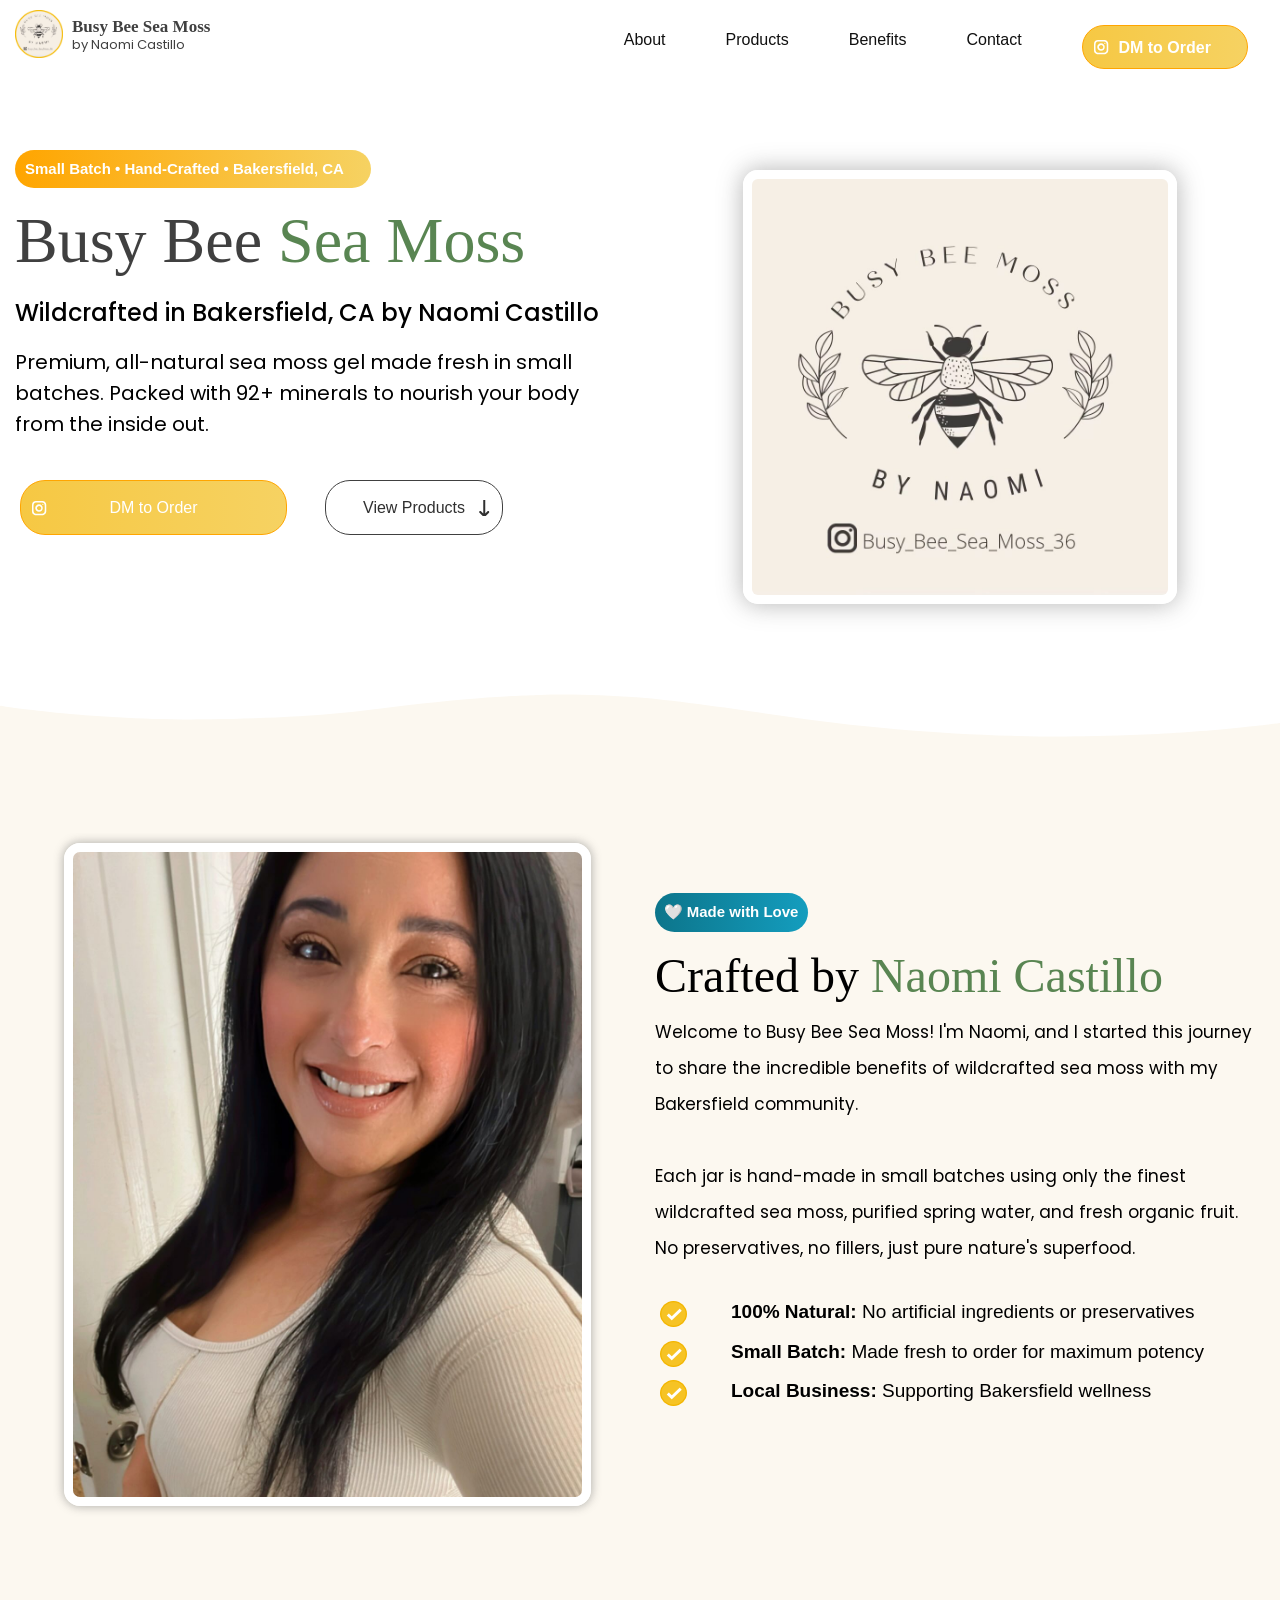
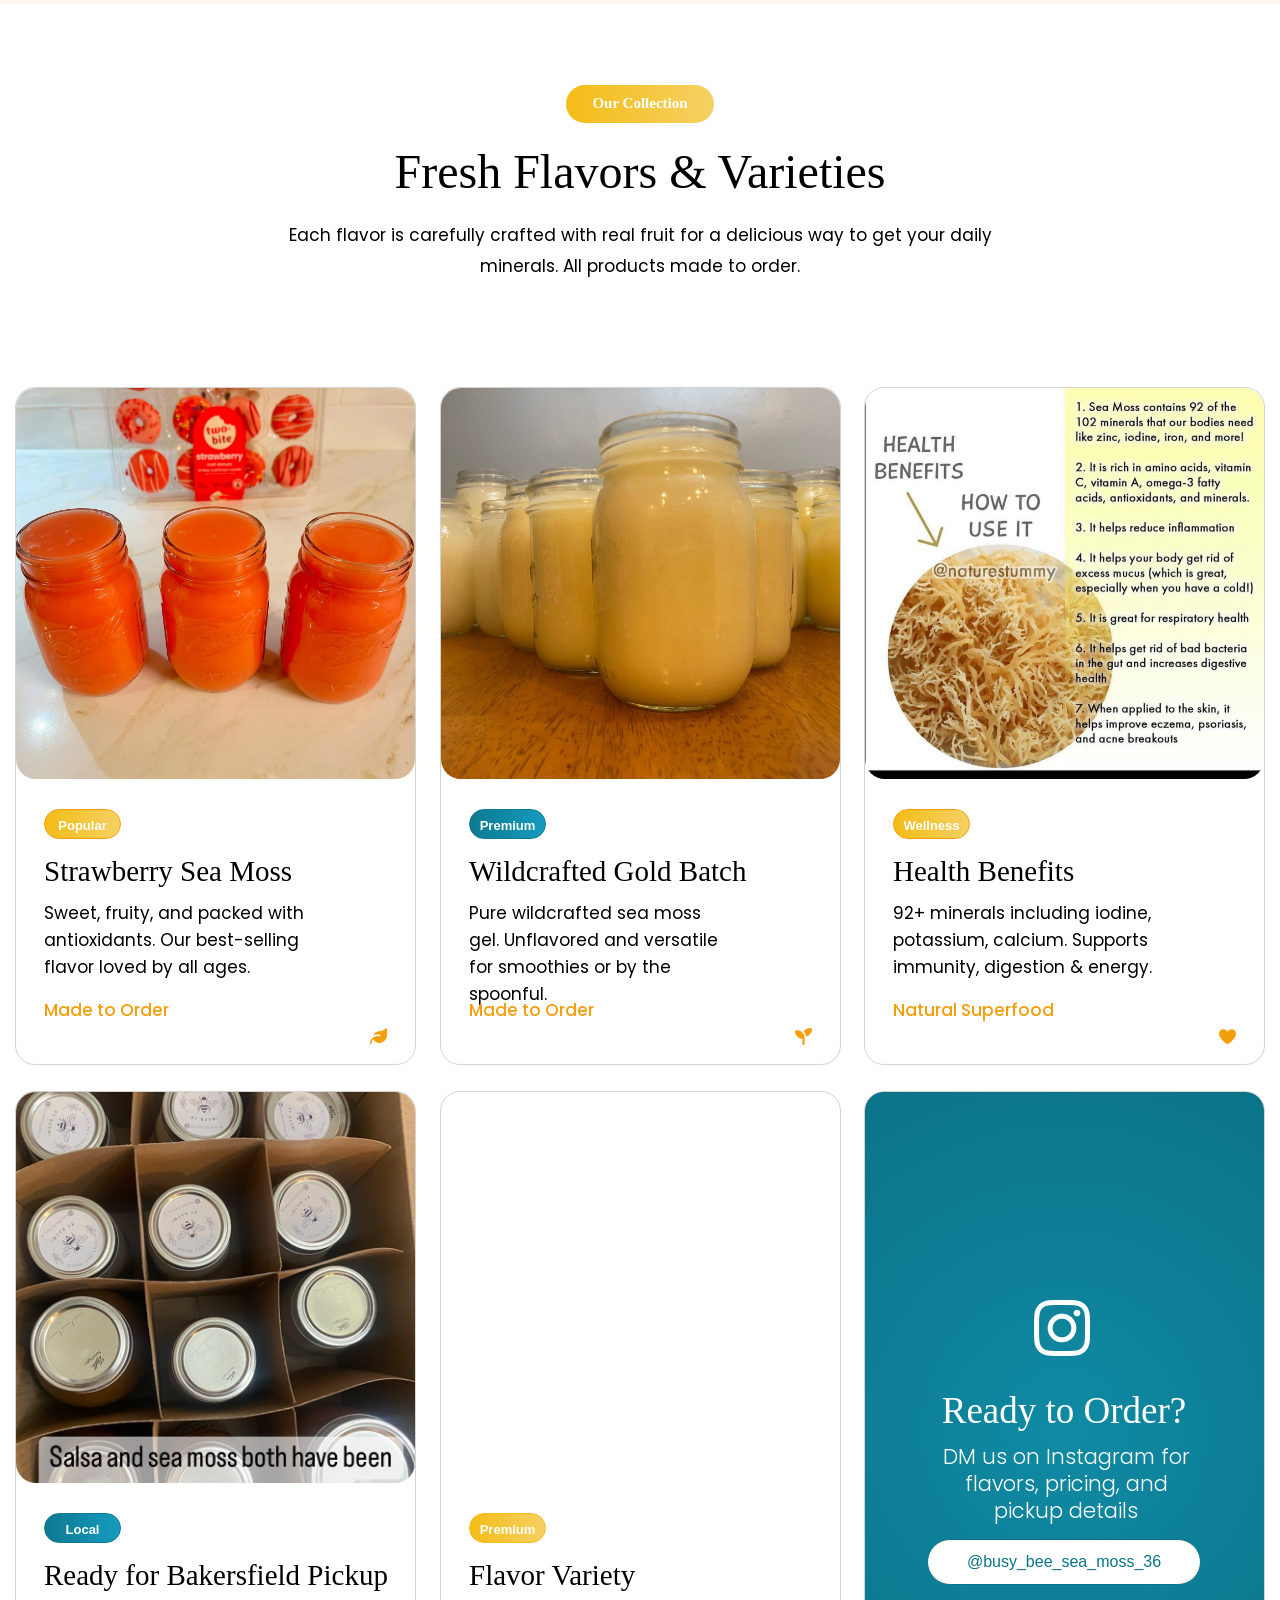
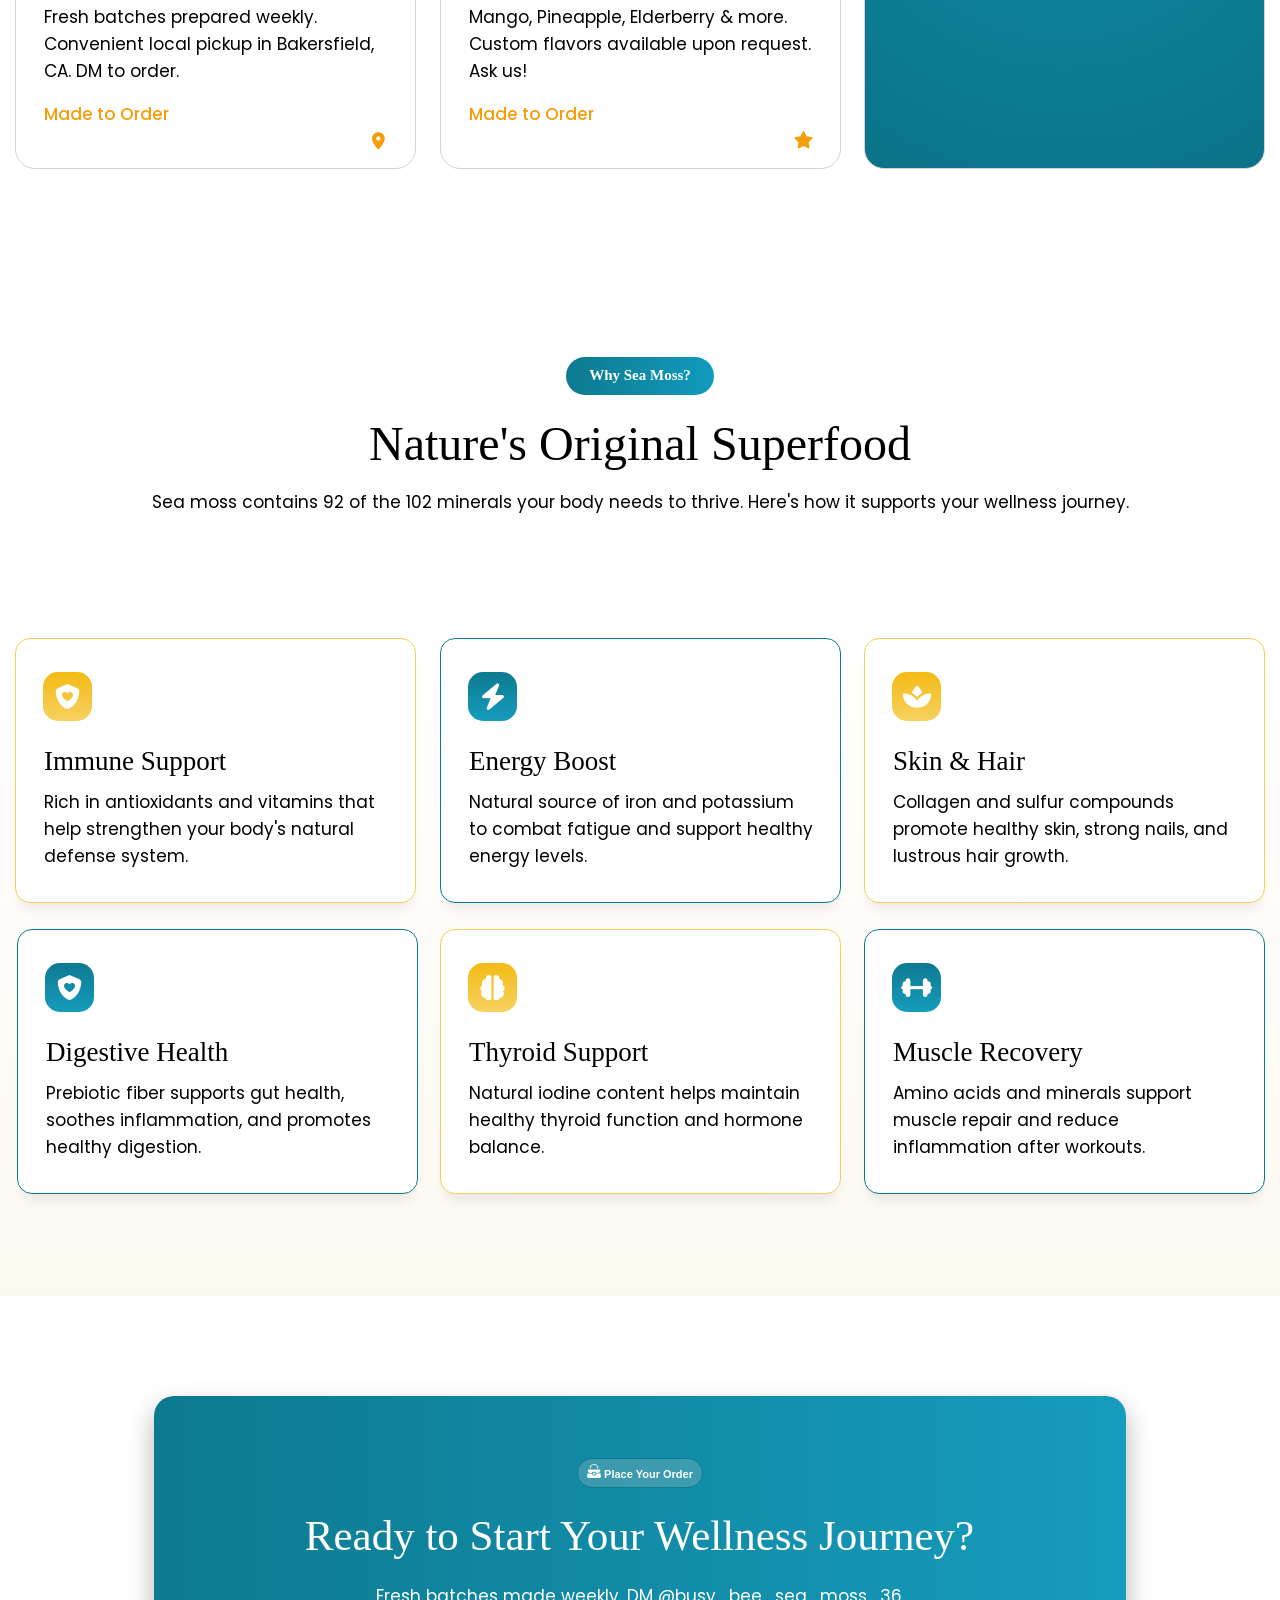
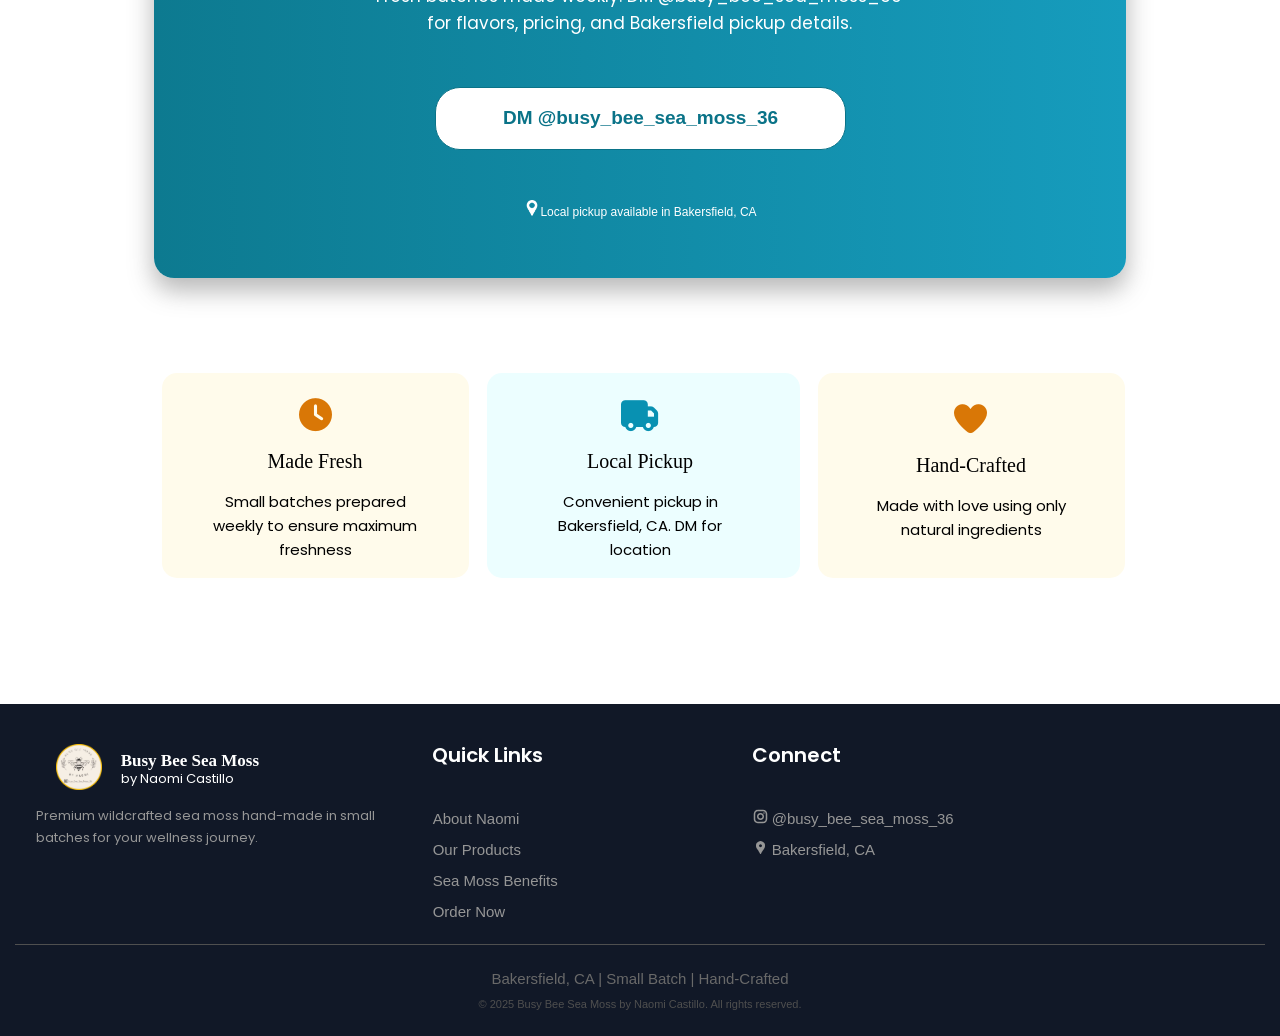
==== commit b6b15cf1: "update" ====
--- a/index.html
+++ b/index.html
@@ -6,8 +6,8 @@
 <meta name="generator" content="WYSIWYG Web Builder 21 - https://www.wysiwygwebbuilder.com">
 <meta name="viewport" content="width=device-width, initial-scale=1.0">
 <link href="css/fontawesome7.min.css" rel="stylesheet">
-<link href="css/BusyBeeMoss.css?v=1" rel="stylesheet">
-<link href="css/index.css?v=1" rel="stylesheet">
+<link href="css/BusyBeeMoss.css?v=5" rel="stylesheet">
+<link href="css/index.css?v=5" rel="stylesheet">
 <script src="jquery-3.7.1.min.js"></script>
 <script>
 document.addEventListener('DOMContentLoaded', function(event)
@@ -70,22 +70,6 @@
 </script>
 </head>
 <body>
-<div id="DevicePageHeader1">
-<div id="wb_Image10">
-<img src="images/CircleLogo.png" id="Image10" alt="" width="180" height="180"></div>
-<div id="wb_Text65">
-<span style="color:#404040;"><strong>Busy Bee Sea Moss</strong></span><span style="color:#404040;"><br></span><span style="color:#404040;">by Naomi Castillo</span></div>
-<div id="wb_ResponsiveMenu2">
-<label class="toggle" for="ResponsiveMenu2-submenu" id="ResponsiveMenu2-title">menu<span id="ResponsiveMenu2-icon"><span>&nbsp;</span><span>&nbsp;</span><span>&nbsp;</span></span></label>
-<input type="checkbox" id="ResponsiveMenu2-submenu">
-<ul class="ResponsiveMenu2" id="ResponsiveMenu2" role="menu" itemscope="itemscope" itemtype="https://schema.org/SiteNavigationElement">
-<li itemprop="name" role="menuitem"><a href="#LayoutGrid18" title="About" itemprop="url" class="nav-link">About</a></li>
-<li itemprop="name" role="menuitem"><a href="#LayoutGrid20" title="Products" itemprop="url" class="nav-link">Products</a></li>
-<li itemprop="name" role="menuitem"><a href="#LayoutGrid23" title="Benefits" itemprop="url" class="nav-link">Benefits</a></li>
-<li itemprop="name" role="menuitem"><a href="#Layer37" title="Contact" itemprop="url" class="nav-link">Contact</a></li>
-</ul>
-</div>
-</div>
 <div id="wb_LayoutGrid1">
 <div id="LayoutGrid1">
 <div class="row">
@@ -582,7 +566,7 @@
 <div class="row">
 <div class="col-1">
 <div id="wb_Text66">
-<span style="color:#FFFFFF;font-family:Arial;font-size:15px;"><strong>Small Batch • Hand-Crafted • Bakersfield, CA</strong></span>
+<span style="color:#FFFFFF;font-family:Arial;font-size:13.09px;"><strong>Small Batch • Hand-Crafted • Bakersfield, CA</strong></span>
 </div>
 </div>
 <div class="col-2">
@@ -891,10 +875,10 @@
 <div id="Layer38">
 <div id="wb_Icon28">
 <div id="Icon28"><i class="fa fa-clock"></i></div></div>
+<div id="wb_Text118">
+<span style="color:#000000;font-family:Poppins;font-size:15px;line-height:24px;">Small batches prepared weekly to ensure maximum freshness</span></div>
 <div id="wb_Text117">
 <span style="color:#000000;font-family:'Times New Roman';font-size:20px;">Made Fresh</span></div>
-<div id="wb_Text118">
-<span style="color:#000000;font-family:Poppins;font-size:15px;line-height:24px;">Small batches prepared weekly to ensure maximum freshness</span></div>
 </div>
 <div id="Layer39">
 <div id="wb_Text119">
@@ -993,5 +977,36 @@
 </div>
 </div>
 </div>
+<div id="wb_LayoutGrid26">
+<div id="LayoutGrid26">
+<div class="row">
+<div class="col-1">
+<div class="col-1-padding">
+<div id="wb_Image10">
+<img src="images/CircleLogo.png" id="Image10" alt="" width="180" height="180">
+</div>
+<div id="wb_Text65">
+<span style="color:#404040;"><strong>Busy Bee Sea Moss</strong></span><span style="color:#404040;"><br></span><span style="color:#404040;">by Naomi Castillo</span>
+</div>
+</div>
+</div>
+<div class="col-2">
+<div class="col-2-padding">
+<div id="wb_ResponsiveMenu2">
+<label class="toggle" for="ResponsiveMenu2-submenu" id="ResponsiveMenu2-title">menu<span id="ResponsiveMenu2-icon"><span>&nbsp;</span><span>&nbsp;</span><span>&nbsp;</span></span></label>
+<input type="checkbox" id="ResponsiveMenu2-submenu">
+<ul class="ResponsiveMenu2" id="ResponsiveMenu2" role="menu" itemscope="itemscope" itemtype="https://schema.org/SiteNavigationElement">
+<li itemprop="name" role="menuitem"><a href="#LayoutGrid18" title="About" itemprop="url" class="nav-link">About</a></li>
+<li itemprop="name" role="menuitem"><a href="#LayoutGrid20" title="Products" itemprop="url" class="nav-link">Products</a></li>
+<li itemprop="name" role="menuitem"><a href="#LayoutGrid23" title="Benefits" itemprop="url" class="nav-link">Benefits</a></li>
+<li itemprop="name" role="menuitem"><a href="#Layer37" title="Contact" itemprop="url" class="nav-link">Contact</a></li>
+</ul>
+
+</div>
+</div>
+</div>
+</div>
+</div>
+</div>
 </body>
 </html>
--- a/css/index.css
+++ b/css/index.css
@@ -8,19 +8,6 @@
    line-height: 1.1875;
    margin: 0;
    padding: 0;
-}
-#DevicePageHeader1
-{
-   background-color: #FFFFFF;
-   background-image: none;
-   border-radius: 0px;
-   box-sizing: border-box;
-}
-@media all and (max-width:1280px) 
-{
-#DevicePageHeader1
-{
-}
 }
 #wb_ResponsiveMenu1
 {
@@ -626,6 +613,15 @@
    width: 100% !important;
 }
 }
+@media all and (max-width:480px) 
+{
+#wb_LayoutGrid1
+{
+}
+#LayoutGrid1
+{
+}
+}
 #wb_LayoutGrid2
 {
    clear: both;
@@ -1328,24 +1324,24 @@
 {
    color: #000000;
    font-family: Arial;
-   font-size: 17px;
-   line-height: 20px;
+   font-size: 19px;
+   line-height: 21px;
    text-align: left;
 }
 #wb_BulletedList1 .item1
 {
    color: #000000;
    font-family: Arial;
-   font-size: 17px;
-   line-height: 20px;
+   font-size: 19px;
+   line-height: 21px;
    text-align: left;
 }
 #wb_BulletedList1 .item2
 {
    color: #000000;
    font-family: Arial;
-   font-size: 17px;
-   line-height: 20px;
+   font-size: 19px;
+   line-height: 21px;
    text-align: left;
 }
 #wb_Text8 
@@ -4130,11 +4126,12 @@
    text-align: left;
    width: 100%;
    margin: 0;
+   z-index: 1111 !important;
 }
 #ResponsiveMenu2
 {
    background-color: #FCF8F0;
-   height: 82px;
+   height: 62px;
 }
 #wb_ResponsiveMenu2 ul
 {
@@ -4173,7 +4170,7 @@
    font-style: normal;
    text-decoration: none;
    text-transform: none;
-   padding: 25px 10px 25px 10px;
+   padding: 15px 10px 15px 10px;
    text-align: center;
 }
 #wb_ResponsiveMenu2 > ul > li > a 
@@ -4193,7 +4190,7 @@
 {
    display: none;
    position: absolute;
-   top: 82px;
+   top: 62px;
 }
 #wb_ResponsiveMenu2 ul li:hover > ul
 {
@@ -4233,7 +4230,7 @@
 {
    left: 138px;
    position: relative;
-   top: -82px;
+   top: -62px;
 }
 #wb_ResponsiveMenu2 .arrow-down 
 {
@@ -4271,7 +4268,7 @@
 {
    display: none;
 }
-@media all and (max-width:768px) 
+@media all and (max-width:1280px) 
 {
 #wb_ResponsiveMenu2
 {
@@ -4314,6 +4311,7 @@
    line-height: 45px;
    text-decoration: none;
    border: none;
+   position: relative;
 }
 #wb_ResponsiveMenu2 .toggle:hover
 {
@@ -4326,15 +4324,15 @@
 }
 #ResponsiveMenu2-title
 {
-   height: 82px !important;
-   line-height: 82px !important;
-   text-align: left;
+   height: 62px !important;
+   line-height: 62px !important;
+   text-align: center;
 }
 #wb_ResponsiveMenu2 ul li 
 {
    display: block;
    width: 100% !important;
-   text-align: left;
+   text-align: center;
 }
 #wb_ResponsiveMenu2 ul ul .toggle,
 #wb_ResponsiveMenu2 ul ul a 
@@ -4359,7 +4357,7 @@
 }
 #wb_ResponsiveMenu2 ul li a 
 {
-   text-align: left;
+   text-align: center;
 }
 #wb_ResponsiveMenu2 ul li a br 
 {
@@ -4393,7 +4391,7 @@
    display: block;
    position: absolute;
    right: 10px;
-   top: 29px;
+   top: 19px;
    user-select: none;
 }
 #ResponsiveMenu2-icon span 
@@ -4429,6 +4427,7 @@
 }
 #wb_Image10
 {
+   margin: 0;
    vertical-align: top;
 }
 #Image10
@@ -4437,11 +4436,10 @@
    border-radius: 0px;
    box-sizing: border-box;
    padding: 0;
-   margin: 0;
-   left: 0;
-   top: 0;
-   width: 100%;
-   height: 100%;
+   display: inline-block;
+   width: 180px;
+   height: 180px;
+   vertical-align: top;
 }
 #wb_Text65 
 {
@@ -4449,6 +4447,7 @@
    background-image: none;
    border: 0px solid #000000;
    border-radius: 0px;
+   display: none;
    padding: 5px 0 0 9px;
    margin: 0;
    text-align: left;
@@ -4458,11 +4457,18 @@
    color: #404040;
    font-family: "Times New Roman";
    font-weight: normal;
-   font-size: 15px;
+   font-size: 16px;
 }
 #wb_Text65 div
 {
    text-align: left;
+}
+#wb_Text65
+{
+   display: none;
+   margin: 0;
+   width: 140px;
+   height: 46px;
 }
 #wb_Text66 
 {
@@ -4470,20 +4476,20 @@
    border: 0px solid #000000;
    border-radius: 20px;
    display: none;
-   padding: 10px 10px 10px 10px;
+   padding: 15px 10px 15px 10px;
    margin: 0 0 10px 0 ;
-   text-align: left;
+   text-align: center;
 }
 #wb_Text66 div
 {
-   text-align: left;
+   text-align: center;
 }
 #wb_Text66
 {
    display: none;
    margin: 0 0 10px 0 ;
-   width: 386px;
-   height: 4px;
+   box-sizing: border-box;
+   width: 100%;
 }
 #wb_DeviceLayoutGrid16
 {
@@ -4498,7 +4504,7 @@
    border: 0px solid #DEE2E6;
    border-radius: 0px;
    box-sizing: border-box;
-   margin: 10px 0 0 0 ;
+   margin: 40px 0 0 0 ;
 }
 #DeviceLayoutGrid16
 {
@@ -4506,6 +4512,7 @@
    padding: 0 15px 0 15px;
    margin-right: auto;
    margin-left: auto;
+   max-width: 768px;
 }
 #DeviceLayoutGrid16 > .row
 {
@@ -4669,6 +4676,7 @@
    padding: 40px 5px 0 5px;
    margin-right: auto;
    margin-left: auto;
+   max-width: 768px;
 }
 #LayoutGrid16 > .row
 {
@@ -4941,6 +4949,7 @@
    padding: 0 15px 0 15px;
    margin-right: auto;
    margin-left: auto;
+   max-width: 768px;
 }
 #LayoutGrid17 > .row
 {
@@ -5071,7 +5080,7 @@
    padding: 10px 15px 80px 15px;
    margin-right: auto;
    margin-left: auto;
-   max-width: 1280px;
+   max-width: 768px;
 }
 #LayoutGrid18 > .row
 {
@@ -5223,8 +5232,8 @@
    font-weight: normal;
    font-style: normal;
    font-size: 15px;
-   padding: 5px;
-   text-align: left;
+   padding: 10px;
+   text-align: center;
    vertical-align: middle;
    flex-grow: 0;
    flex-shrink: 0;
@@ -5238,8 +5247,8 @@
 }
 #wb_BulletedList2 .item
 {
-   margin-left: 39px;
-   padding: 5px 0 5px 0;
+   margin-left: 49px;
+   padding: 10px 0 10px 0;
    vertical-align: top;
 }
 #wb_BulletedList2 p, #wb_BulletedList2 ul
@@ -5251,24 +5260,24 @@
 {
    color: #000000;
    font-family: Arial;
-   font-size: 17px;
-   line-height: 20px;
+   font-size: 19px;
+   line-height: 21px;
    text-align: left;
 }
 #wb_BulletedList2 .item1
 {
    color: #000000;
    font-family: Arial;
-   font-size: 17px;
-   line-height: 20px;
+   font-size: 19px;
+   line-height: 21px;
    text-align: left;
 }
 #wb_BulletedList2 .item2
 {
    color: #000000;
    font-family: Arial;
-   font-size: 17px;
-   line-height: 20px;
+   font-size: 19px;
+   line-height: 21px;
    text-align: left;
 }
 #wb_LayoutGrid19
@@ -5383,7 +5392,7 @@
    padding: 80px 15px 80px 15px;
    margin-right: auto;
    margin-left: auto;
-   max-width: 1280px;
+   max-width: 768px;
 }
 #LayoutGrid20 > .row
 {
@@ -7259,7 +7268,7 @@
    padding: 40px 5px 0 5px;
    margin-right: auto;
    margin-left: auto;
-   max-width: 1280px;
+   max-width: 768px;
 }
 #LayoutGrid22 > .row
 {
@@ -7750,6 +7759,203 @@
    box-sizing: border-box;
    width: 100%;
 }
+#wb_LayoutGrid26
+{
+   clear: both;
+   position: fixed;
+   left: 0;
+   top: 0;
+   z-index: 7777;
+   table-layout: fixed;
+   display: none;
+   text-align: center;
+   width: 100%;
+   background-color: #FFFFFF;
+   background-image: none;
+   border: 0px solid #DEE2E6;
+   border-radius: 0px;
+   box-sizing: border-box;
+   margin: 0;
+}
+#LayoutGrid26
+{
+   box-sizing: border-box;
+   padding: 10px 15px 6px 15px;
+   margin-right: auto;
+   margin-left: auto;
+   max-width: 768px;
+}
+#LayoutGrid26 > .row
+{
+   margin-right: -15px;
+   margin-left: -15px;
+}
+#LayoutGrid26 > .row > .col-1, #LayoutGrid26 > .row > .col-2
+{
+   box-sizing: border-box;
+   font-size: 0;
+   min-height: 1px;
+   padding-right: 15px;
+   padding-left: 15px;
+   position: relative;
+}
+#LayoutGrid26 > .row > .col-1, #LayoutGrid26 > .row > .col-2
+{
+   float: left;
+}
+#LayoutGrid26 > .row > .col-1
+{
+   background-color: #F0F0F0;
+   background-image: none;
+   border: 0px solid #FFFFFF;
+   border-radius: 0px;
+   width: 91.66666667%;
+   text-align: left;
+}
+#LayoutGrid26 > .row > .col-1 > .col-1-padding
+{
+   box-sizing: border-box;
+   width: 100%;
+   padding: 0;
+}
+#LayoutGrid26 > .row > .col-2
+{
+   background-color: transparent;
+   background-image: none;
+   border: 0px solid #FFFFFF;
+   border-radius: 0px;
+   width: 8.33333333%;
+   text-align: right;
+}
+#LayoutGrid26 > .row > .col-2 > .col-2-padding
+{
+   box-sizing: border-box;
+   width: 100%;
+   padding: 15px 0 -7px 0;
+}
+#LayoutGrid26:before,
+#LayoutGrid26:after,
+#LayoutGrid26 .row:before,
+#LayoutGrid26 .row:after
+{
+   display: table;
+   content: " ";
+}
+#LayoutGrid26:after,
+#LayoutGrid26 .row:after
+{
+   clear: both;
+}
+@media (max-width: 768px)
+{
+#LayoutGrid26 > .row > .col-1, #LayoutGrid26 > .row > .col-2
+{
+   float: none;
+   width: 100% !important;
+}
+}
+@media all and (max-width:480px) 
+{
+#wb_LayoutGrid26
+{
+}
+#LayoutGrid26
+{
+}
+}
+#IconButton10
+{
+   font-family: Arial;
+   font-weight: bold;
+   font-size: 16px;
+   font-style: normal;
+   display: inline-block;
+   position: relative;
+   vertical-align: middle;
+   user-select: none;
+   overflow: visible;
+   text-decoration: none;
+   cursor: pointer;
+}
+#wb_IconButton10
+{
+   border-radius: 25px;
+   margin: 0;
+   vertical-align: top;
+}
+#IconButton10
+{
+   box-sizing: border-box;
+   padding: 0;
+   text-align: center;
+}
+#wb_IconButton10 .ui-button
+{
+   display: flex;
+   align-items: center;
+   margin: 0;
+   justify-content: center;
+}
+#IconButton10
+{
+   color: inherit;
+}
+#wb_IconButton10 .ui-primary
+{
+   background: url('data:image/svg+xml,%3csvg%20style%3d%22fill:%23FFFFFF%22%20viewBox%3d%220%200%2064%2064%22%20version%3d%221.1%22%20xmlns%3d%22http://www.w3.org/2000/svg%22%3e%0d%0a%20%20%20%3cpath%20d%3d%22M32%2017%20C24%2017%2c%2017%2024%2c%2017%2032%20C17%2041%2c%2024%2047%2c%2032%2047%20C41%2047%2c%2047%2041%2c%2047%2032%20C47%2024%2c%2041%2017%2c%2032%2017%20Z%20M33%2024%20C37%2024%2c%2041%2028%2c%2041%2033%20C41%2037%2c%2037%2041%2c%2032%2041%20C28%2041%2c%2024%2037%2c%2024%2032%20C24%2028%2c%2028%2024%2c%2033%2024%20Z%20M45%2017%20C45%2016%2c%2046%2015%2c%2047%2015%20C49%2015%2c%2050%2016%2c%2050%2017%20C50%2019%2c%2049%2020%2c%2047%2020%20C46%2020%2c%2045%2019%2c%2045%2017%20Z%20M61%2020%20C61%2016%2c%2060%2012%2c%2056%208%20C53%205%2c%2049%204%2c%2045%204%20C40%204%2c%2025%204%2c%2020%204%20C16%204%2c%2012%205%2c%208%208%20C5%2012%2c%204%2016%2c%204%2020%20C4%2025%2c%204%2040%2c%204%2045%20C4%2049%2c%205%2053%2c%208%2056%20C12%2060%2c%2016%2061%2c%2020%2061%20C25%2061%2c%2040%2061%2c%2045%2061%20C49%2061%2c%2053%2060%2c%2056%2056%20C60%2053%2c%2061%2049%2c%2061%2045%20C61%2040%2c%2061%2025%2c%2061%2020%20Z%20M54%2048%20C53%2051%2c%2051%2053%2c%2048%2054%20C45%2055%2c%2037%2055%2c%2032%2055%20C28%2055%2c%2020%2055%2c%2016%2054%20C14%2053%2c%2012%2051%2c%2011%2048%20C10%2045%2c%2010%2037%2c%2010%2032%20C10%2028%2c%2010%2020%2c%2011%2017%20C12%2014%2c%2014%2012%2c%2016%2011%20C20%2010%2c%2028%2010%2c%2032%2010%20C37%2010%2c%2045%2010%2c%2048%2011%20C51%2012%2c%2053%2014%2c%2054%2017%20C55%2020%2c%2055%2028%2c%2055%2032%20C55%2037%2c%2055%2045%2c%2054%2048%22/%3e%0d%0a%3c/svg%3e%0d%0a') no-repeat center center;
+   display: inline-block;
+   overflow: visible;
+   position: absolute;
+   left: 10px;
+   margin: 0;
+   top: 50%;
+   transform: translateY(-50%);
+   width: 16px;
+   height: 16px;
+}
+#wb_IconButton10:hover .ui-primary
+{
+   background: url('data:image/svg+xml,%3csvg%20style%3d%22fill:%23FFFFFF%22%20viewBox%3d%220%200%2064%2064%22%20version%3d%221.1%22%20xmlns%3d%22http://www.w3.org/2000/svg%22%3e%0d%0a%20%20%20%3cpath%20d%3d%22M32%2017%20C24%2017%2c%2017%2024%2c%2017%2032%20C17%2041%2c%2024%2047%2c%2032%2047%20C41%2047%2c%2047%2041%2c%2047%2032%20C47%2024%2c%2041%2017%2c%2032%2017%20Z%20M33%2024%20C37%2024%2c%2041%2028%2c%2041%2033%20C41%2037%2c%2037%2041%2c%2032%2041%20C28%2041%2c%2024%2037%2c%2024%2032%20C24%2028%2c%2028%2024%2c%2033%2024%20Z%20M45%2017%20C45%2016%2c%2046%2015%2c%2047%2015%20C49%2015%2c%2050%2016%2c%2050%2017%20C50%2019%2c%2049%2020%2c%2047%2020%20C46%2020%2c%2045%2019%2c%2045%2017%20Z%20M61%2020%20C61%2016%2c%2060%2012%2c%2056%208%20C53%205%2c%2049%204%2c%2045%204%20C40%204%2c%2025%204%2c%2020%204%20C16%204%2c%2012%205%2c%208%208%20C5%2012%2c%204%2016%2c%204%2020%20C4%2025%2c%204%2040%2c%204%2045%20C4%2049%2c%205%2053%2c%208%2056%20C12%2060%2c%2016%2061%2c%2020%2061%20C25%2061%2c%2040%2061%2c%2045%2061%20C49%2061%2c%2053%2060%2c%2056%2056%20C60%2053%2c%2061%2049%2c%2061%2045%20C61%2040%2c%2061%2025%2c%2061%2020%20Z%20M54%2048%20C53%2051%2c%2051%2053%2c%2048%2054%20C45%2055%2c%2037%2055%2c%2032%2055%20C28%2055%2c%2020%2055%2c%2016%2054%20C14%2053%2c%2012%2051%2c%2011%2048%20C10%2045%2c%2010%2037%2c%2010%2032%20C10%2028%2c%2010%2020%2c%2011%2017%20C12%2014%2c%2014%2012%2c%2016%2011%20C20%2010%2c%2028%2010%2c%2032%2010%20C37%2010%2c%2045%2010%2c%2048%2011%20C51%2012%2c%2053%2014%2c%2054%2017%20C55%2020%2c%2055%2028%2c%2055%2032%20C55%2037%2c%2055%2045%2c%2054%2048%22/%3e%0d%0a%3c/svg%3e%0d%0a') no-repeat center center;
+}
+#wb_IconButton10:active .ui-primary
+{
+   background: url('data:image/svg+xml,%3csvg%20style%3d%22fill:%23FFFFFF%22%20viewBox%3d%220%200%2064%2064%22%20version%3d%221.1%22%20xmlns%3d%22http://www.w3.org/2000/svg%22%3e%0d%0a%20%20%20%3cpath%20d%3d%22M32%2017%20C24%2017%2c%2017%2024%2c%2017%2032%20C17%2041%2c%2024%2047%2c%2032%2047%20C41%2047%2c%2047%2041%2c%2047%2032%20C47%2024%2c%2041%2017%2c%2032%2017%20Z%20M33%2024%20C37%2024%2c%2041%2028%2c%2041%2033%20C41%2037%2c%2037%2041%2c%2032%2041%20C28%2041%2c%2024%2037%2c%2024%2032%20C24%2028%2c%2028%2024%2c%2033%2024%20Z%20M45%2017%20C45%2016%2c%2046%2015%2c%2047%2015%20C49%2015%2c%2050%2016%2c%2050%2017%20C50%2019%2c%2049%2020%2c%2047%2020%20C46%2020%2c%2045%2019%2c%2045%2017%20Z%20M61%2020%20C61%2016%2c%2060%2012%2c%2056%208%20C53%205%2c%2049%204%2c%2045%204%20C40%204%2c%2025%204%2c%2020%204%20C16%204%2c%2012%205%2c%208%208%20C5%2012%2c%204%2016%2c%204%2020%20C4%2025%2c%204%2040%2c%204%2045%20C4%2049%2c%205%2053%2c%208%2056%20C12%2060%2c%2016%2061%2c%2020%2061%20C25%2061%2c%2040%2061%2c%2045%2061%20C49%2061%2c%2053%2060%2c%2056%2056%20C60%2053%2c%2061%2049%2c%2061%2045%20C61%2040%2c%2061%2025%2c%2061%2020%20Z%20M54%2048%20C53%2051%2c%2051%2053%2c%2048%2054%20C45%2055%2c%2037%2055%2c%2032%2055%20C28%2055%2c%2020%2055%2c%2016%2054%20C14%2053%2c%2012%2051%2c%2011%2048%20C10%2045%2c%2010%2037%2c%2010%2032%20C10%2028%2c%2010%2020%2c%2011%2017%20C12%2014%2c%2014%2012%2c%2016%2011%20C20%2010%2c%2028%2010%2c%2032%2010%20C37%2010%2c%2045%2010%2c%2048%2011%20C51%2012%2c%2053%2014%2c%2054%2017%20C55%2020%2c%2055%2028%2c%2055%2032%20C55%2037%2c%2055%2045%2c%2054%2048%22/%3e%0d%0a%3c/svg%3e%0d%0a') no-repeat center center;
+}
+#wb_IconButton10 .ui-corner-all, #wb_IconButton10 .ui-corner-left
+{
+   border-bottom-left-radius: 25px;
+   border-top-left-radius: 25px;
+}
+#wb_IconButton10 .ui-corner-all, #wb_IconButton10 .ui-corner-right
+{
+   border-bottom-right-radius: 25px;
+   border-top-right-radius: 25px;
+}
+#wb_IconButton10 .ui-button
+{
+   background-image: linear-gradient(to right, #F6C843 0%, #F6D262 100%);
+   border: 1px solid #FFA500;
+   color: #FFFFFF;
+}
+#wb_IconButton10 .ui-state-hover, #wb_IconButton10 .ui-button:hover
+{
+   border-color: #FFA500;
+   background-color: #F6C843;
+   background-image: none;
+   color: #FFFFFF;
+}
+#wb_IconButton10 .ui-button:disabled
+{
+   opacity: .5;
+   pointer-events: none;
+}
+#wb_IconButton10 .ui-state-active, #wb_IconButton10 .ui-button:active
+{
+   border-color: #FFA500;
+   background-color: #F6C843;
+   background-image: none;
+   color: #FFFFFF;
+}
 #wb_Icon20
 {
    position: absolute;
@@ -7759,7 +7965,7 @@
    height: 17px;
    visibility: hidden;
    text-align: center;
-   z-index: 240;
+   z-index: 237;
 }
 #Layer27
 {
@@ -7770,7 +7976,7 @@
    top: 77px;
    width: 399px;
    height: 676px;
-   z-index: 251;
+   z-index: 248;
 }
 #wb_Text87
 {
@@ -7781,13 +7987,13 @@
    height: 18px;
    visibility: hidden;
    text-align: center;
-   z-index: 230;
+   z-index: 227;
 }
 #wb_CssMenu1
 {
    display: block;
    width: 100%;
-   z-index: 189;
+   z-index: 186;
 }
 #wb_Text58
 {
@@ -7797,7 +8003,7 @@
    width: 228px;
    height: 49px;
    text-align: center;
-   z-index: 165;
+   z-index: 162;
 }
 #IconButton5
 {
@@ -7812,7 +8018,7 @@
    top: 729px;
    width: 399px;
    height: 676px;
-   z-index: 68;
+   z-index: 65;
 }
 #wb_Icon1
 {
@@ -7822,7 +8028,7 @@
    width: 23px;
    height: 17px;
    text-align: center;
-   z-index: 35;
+   z-index: 32;
 }
 #wb_Icon21
 {
@@ -7833,7 +8039,7 @@
    height: 67px;
    visibility: hidden;
    text-align: center;
-   z-index: 245;
+   z-index: 242;
 }
 #wb_Text80
 {
@@ -7843,7 +8049,7 @@
    width: 346px;
    height: 26px;
    visibility: hidden;
-   z-index: 224;
+   z-index: 221;
 }
 #Layer24
 {
@@ -7854,7 +8060,7 @@
    top: -2464px;
    width: 399px;
    height: 676px;
-   z-index: 248;
+   z-index: 245;
 }
 #Layer23_Container
 {
@@ -7880,7 +8086,7 @@
    width: 64px;
    height: 67px;
    text-align: center;
-   z-index: 63;
+   z-index: 60;
 }
 #wb_Text28
 {
@@ -7889,7 +8095,7 @@
    top: 466px;
    width: 346px;
    height: 26px;
-   z-index: 56;
+   z-index: 53;
 }
 #Layer7
 {
@@ -7899,7 +8105,7 @@
    top: 729px;
    width: 399px;
    height: 676px;
-   z-index: 69;
+   z-index: 66;
 }
 #wb_Text19
 {
@@ -7908,13 +8114,19 @@
    top: 612px;
    width: 200px;
    height: 45px;
-   z-index: 40;
+   z-index: 37;
+}
+#wb_ResponsiveMenu2
+{
+   display: none;
+   width: 100%;
+   z-index: 374;
 }
 #wb_CssMenu3
 {
    display: none;
    width: 100%;
-   z-index: 370;
+   z-index: 367;
 }
 #Layer31
 {
@@ -7925,7 +8137,7 @@
    top: 19220px;
    width: 1140px;
    height: 918px;
-   z-index: 311;
+   z-index: 308;
 }
 #wb_Icon22
 {
@@ -7936,7 +8148,7 @@
    height: 146px;
    visibility: hidden;
    text-align: center;
-   z-index: 294;
+   z-index: 291;
 }
 #Layer25
 {
@@ -7947,7 +8159,7 @@
    top: -1789px;
    width: 399px;
    height: 676px;
-   z-index: 249;
+   z-index: 246;
 }
 #wb_Text81
 {
@@ -7957,7 +8169,7 @@
    width: 266px;
    height: 82px;
    visibility: hidden;
-   z-index: 219;
+   z-index: 216;
 }
 #wb_Icon11
 {
@@ -7967,9 +8179,330 @@
    width: 25px;
    height: 25px;
    text-align: center;
-   z-index: 124;
+   z-index: 121;
 }
 #wb_Text40
+{
+   position: absolute;
+   left: 28px;
+   top: 150px;
+   width: 346px;
+   height: 55px;
+   z-index: 111;
+}
+#wb_Icon7
+{
+   position: absolute;
+   left: 27px;
+   top: 33px;
+   width: 25px;
+   height: 25px;
+   text-align: center;
+   z-index: 109;
+}
+#Layer8
+{
+   position: absolute;
+   text-align: left;
+   left: 849px;
+   top: 729px;
+   width: 399px;
+   height: 676px;
+   z-index: 67;
+}
+#wb_Text29
+{
+   position: absolute;
+   left: 28px;
+   top: 512px;
+   width: 346px;
+   height: 55px;
+   z-index: 54;
+}
+#wb_Text18
+{
+   position: absolute;
+   left: 28px;
+   top: 512px;
+   width: 266px;
+   height: 82px;
+   z-index: 36;
+}
+#wb_ResponsiveMenu1
+{
+   display: inline-block;
+   width: 484px;
+   height: 68px;
+   z-index: 2;
+}
+#wb_Image1
+{
+   display: inline-block;
+   width: 48px;
+   height: 48px;
+   z-index: 0;
+}
+#wb_Icon23
+{
+   position: absolute;
+   left: 96px;
+   top: 117px;
+   width: 146px;
+   height: 146px;
+   visibility: hidden;
+   text-align: center;
+   z-index: 294;
+}
+#Layer30
+{
+   position: absolute;
+   text-align: left;
+   visibility: hidden;
+   left: 55px;
+   top: 18203px;
+   width: 1140px;
+   height: 918px;
+   z-index: 307;
+}
+#wb_Text82
+{
+   position: absolute;
+   left: 28px;
+   top: 612px;
+   width: 200px;
+   height: 45px;
+   visibility: hidden;
+   z-index: 217;
+}
+#Layer22
+{
+   position: absolute;
+   text-align: left;
+   visibility: hidden;
+   left: 169px;
+   top: -2137px;
+   width: 399px;
+   height: 676px;
+   z-index: 244;
+}
+#wb_CssMenu2
+{
+   display: block;
+   width: 100%;
+   z-index: 187;
+}
+#wb_Icon10
+{
+   position: absolute;
+   left: 27px;
+   top: 33px;
+   width: 25px;
+   height: 25px;
+   text-align: center;
+   z-index: 118;
+}
+#wb_Text41
+{
+   position: absolute;
+   left: 28px;
+   top: 106px;
+   width: 275px;
+   height: 24px;
+   z-index: 113;
+}
+#Layer9
+{
+   position: relative;
+   text-align: center;
+   width: 100%;
+   height: 704px;
+   float: left;
+   clear: left;
+   display: block;
+   z-index: 383;
+}
+#wb_Icon4
+{
+   position: absolute;
+   left: 351px;
+   top: 640px;
+   width: 23px;
+   height: 17px;
+   text-align: center;
+   z-index: 50;
+}
+#wb_Text17
+{
+   position: absolute;
+   left: 28px;
+   top: 466px;
+   width: 346px;
+   height: 26px;
+   z-index: 35;
+}
+#wb_Image2
+{
+   display: inline-block;
+   width: 452px;
+   height: 452px;
+   z-index: 12;
+}
+#wb_Text109
+{
+   position: absolute;
+   left: 99px;
+   top: 370px;
+   width: 275px;
+   height: 24px;
+   visibility: hidden;
+   z-index: 301;
+}
+#wb_Text108
+{
+   position: absolute;
+   left: 100px;
+   top: 523px;
+   width: 275px;
+   height: 82px;
+   visibility: hidden;
+   z-index: 299;
+}
+#wb_Text107
+{
+   position: absolute;
+   left: 100px;
+   top: 370px;
+   width: 275px;
+   height: 24px;
+   visibility: hidden;
+   z-index: 298;
+}
+#Layer33
+{
+   position: absolute;
+   text-align: left;
+   visibility: hidden;
+   left: 55px;
+   top: 21283px;
+   width: 1140px;
+   height: 918px;
+   z-index: 310;
+}
+#wb_Icon24
+{
+   position: absolute;
+   left: 27px;
+   top: 33px;
+   width: 25px;
+   height: 25px;
+   visibility: hidden;
+   text-align: center;
+   z-index: 297;
+}
+#wb_Text106
+{
+   position: absolute;
+   left: 28px;
+   top: 150px;
+   width: 285px;
+   height: 82px;
+   visibility: hidden;
+   z-index: 296;
+}
+#wb_Text105
+{
+   position: absolute;
+   left: 28px;
+   top: 106px;
+   width: 275px;
+   height: 24px;
+   visibility: hidden;
+   z-index: 295;
+}
+#wb_Text104
+{
+   position: absolute;
+   left: 100px;
+   top: 524px;
+   width: 285px;
+   height: 82px;
+   visibility: hidden;
+   z-index: 293;
+}
+#wb_Text103
+{
+   position: absolute;
+   left: 100px;
+   top: 371px;
+   width: 275px;
+   height: 24px;
+   visibility: hidden;
+   z-index: 292;
+}
+#wb_Text102
+{
+   position: absolute;
+   left: 100px;
+   top: 523px;
+   width: 285px;
+   height: 82px;
+   visibility: hidden;
+   z-index: 290;
+}
+#IconButton8
+{
+   width: 100%;
+   height: 100%;
+}
+#wb_Text83
+{
+   position: absolute;
+   left: 28px;
+   top: 421px;
+   width: 75px;
+   height: 18px;
+   visibility: hidden;
+   text-align: center;
+   z-index: 219;
+}
+#Layer23
+{
+   position: relative;
+   text-align: center;
+   width: 100%;
+   height: 4586px;
+   float: left;
+   clear: left;
+   display: none;
+   z-index: 395;
+}
+#HorizontalLine1
+{
+   display: block;
+   width: 100%;
+   z-index: 188;
+}
+#wb_Icon13
+{
+   position: absolute;
+   left: 134px;
+   top: 25px;
+   width: 37px;
+   height: 33px;
+   text-align: center;
+   z-index: 159;
+}
+#Layer13
+{
+   position: absolute;
+   text-align: left;
+   left: 2px;
+   top: 337px;
+   width: 399px;
+   height: 263px;
+   z-index: 128;
+}
+#wb_Text42
 {
    position: absolute;
    left: 28px;
@@ -7978,7 +8511,185 @@
    height: 55px;
    z-index: 114;
 }
-#wb_Icon7
+#wb_Icon5
+{
+   position: absolute;
+   left: 351px;
+   top: 640px;
+   width: 23px;
+   height: 17px;
+   text-align: center;
+   z-index: 56;
+}
+#wb_Text16
+{
+   position: absolute;
+   left: 28px;
+   top: 421px;
+   width: 75px;
+   height: 18px;
+   text-align: center;
+   z-index: 45;
+}
+#wb_Image3
+{
+   display: inline-block;
+   width: 545px;
+   height: 681px;
+   text-align: center;
+   z-index: 16;
+}
+#wb_CssMenu4
+{
+   display: none;
+   width: 100%;
+   z-index: 369;
+}
+#wb_Text119
+{
+   position: absolute;
+   left: 159px;
+   top: 406px;
+   width: 228px;
+   height: 49px;
+   visibility: hidden;
+   text-align: center;
+   z-index: 339;
+}
+#wb_Text117
+{
+   position: absolute;
+   left: 10px;
+   top: 10px;
+   width: 250px;
+   height: 18px;
+   visibility: hidden;
+   text-align: center;
+   z-index: 338;
+}
+#wb_Text118
+{
+   position: absolute;
+   left: 10px;
+   top: 10px;
+   width: 228px;
+   height: 49px;
+   visibility: hidden;
+   text-align: center;
+   z-index: 337;
+}
+#wb_Text116
+{
+   position: absolute;
+   left: 173px;
+   top: 26537px;
+   width: 251px;
+   height: 16px;
+   visibility: hidden;
+   text-align: center;
+   z-index: 335;
+}
+#wb_Text115
+{
+   position: absolute;
+   left: 389px;
+   top: 24999px;
+   width: 124px;
+   height: 18px;
+   visibility: hidden;
+   text-align: center;
+   z-index: 334;
+}
+#IconButton9
+{
+   width: 100%;
+   height: 100%;
+}
+#wb_Text114
+{
+   position: absolute;
+   left: 64px;
+   top: 351px;
+   width: 274px;
+   height: 55px;
+   visibility: hidden;
+   text-align: center;
+   z-index: 332;
+}
+#wb_Text113
+{
+   position: absolute;
+   left: 26px;
+   top: 297px;
+   width: 346px;
+   height: 34px;
+   visibility: hidden;
+   text-align: center;
+   z-index: 331;
+}
+#wb_Text112
+{
+   position: absolute;
+   left: 28px;
+   top: 150px;
+   width: 223px;
+   height: 110px;
+   visibility: hidden;
+   z-index: 305;
+}
+#wb_Text111
+{
+   position: absolute;
+   left: 28px;
+   top: 106px;
+   width: 275px;
+   height: 24px;
+   visibility: hidden;
+   z-index: 304;
+}
+#wb_Text110
+{
+   position: absolute;
+   left: 99px;
+   top: 523px;
+   width: 223px;
+   height: 82px;
+   visibility: hidden;
+   z-index: 302;
+}
+#wb_Icon25
+{
+   position: absolute;
+   left: 96px;
+   top: 117px;
+   width: 146px;
+   height: 146px;
+   visibility: hidden;
+   text-align: center;
+   z-index: 300;
+}
+#Layer32
+{
+   position: absolute;
+   text-align: left;
+   visibility: hidden;
+   left: 17px;
+   top: 1562px;
+   width: 325px;
+   height: 263px;
+   z-index: 309;
+}
+#Layer20
+{
+   position: absolute;
+   text-align: left;
+   left: 803px;
+   top: 677px;
+   width: 307px;
+   height: 205px;
+   z-index: 166;
+}
+#wb_Icon12
 {
    position: absolute;
    left: 27px;
@@ -7986,131 +8697,9 @@
    width: 25px;
    height: 25px;
    text-align: center;
-   z-index: 112;
-}
-#Layer8
-{
-   position: absolute;
-   text-align: left;
-   left: 849px;
-   top: 729px;
-   width: 399px;
-   height: 676px;
-   z-index: 70;
-}
-#wb_Text29
-{
-   position: absolute;
-   left: 28px;
-   top: 512px;
-   width: 346px;
-   height: 55px;
-   z-index: 57;
-}
-#wb_Text18
-{
-   position: absolute;
-   left: 28px;
-   top: 512px;
-   width: 266px;
-   height: 82px;
-   z-index: 39;
-}
-#wb_ResponsiveMenu1
-{
-   display: inline-block;
-   width: 484px;
-   height: 68px;
-   z-index: 5;
-}
-#wb_Image1
-{
-   display: inline-block;
-   width: 48px;
-   height: 48px;
-   z-index: 3;
-}
-#wb_ResponsiveMenu2
-{
-   position: absolute;
-   left: 625px;
-   top: 0px;
-   width: 506px;
-   height: 347px;
-   visibility: hidden;
-   z-index: 2;
-}
-#DevicePageHeader1
-{
-   position: fixed;
-   text-align: left;
-   visibility: hidden;
-   left: 0;
-   top: 0;
-   right: 0;
-   height: 347px;
-   z-index: 7777;
-}
-#wb_Icon23
-{
-   position: absolute;
-   left: 96px;
-   top: 117px;
-   width: 146px;
-   height: 146px;
-   visibility: hidden;
-   text-align: center;
-   z-index: 297;
-}
-#Layer30
-{
-   position: absolute;
-   text-align: left;
-   visibility: hidden;
-   left: 55px;
-   top: 18203px;
-   width: 1140px;
-   height: 918px;
-   z-index: 310;
-}
-#wb_Text82
-{
-   position: absolute;
-   left: 28px;
-   top: 612px;
-   width: 200px;
-   height: 45px;
-   visibility: hidden;
-   z-index: 220;
-}
-#Layer22
-{
-   position: absolute;
-   text-align: left;
-   visibility: hidden;
-   left: 169px;
-   top: -2137px;
-   width: 399px;
-   height: 676px;
-   z-index: 247;
-}
-#wb_CssMenu2
-{
-   display: block;
-   width: 100%;
-   z-index: 190;
-}
-#wb_Icon10
-{
-   position: absolute;
-   left: 27px;
-   top: 33px;
-   width: 25px;
-   height: 25px;
-   text-align: center;
-   z-index: 121;
-}
-#wb_Text41
+   z-index: 124;
+}
+#wb_Text43
 {
    position: absolute;
    left: 28px;
@@ -8119,199 +8708,130 @@
    height: 24px;
    z-index: 116;
 }
-#Layer9
-{
-   position: relative;
-   text-align: center;
-   width: 100%;
-   height: 704px;
-   float: left;
-   clear: left;
-   display: block;
-   z-index: 384;
-}
-#wb_Icon4
-{
-   position: absolute;
-   left: 351px;
-   top: 640px;
-   width: 23px;
-   height: 17px;
-   text-align: center;
-   z-index: 53;
-}
-#wb_Text17
-{
-   position: absolute;
-   left: 28px;
-   top: 466px;
-   width: 346px;
-   height: 26px;
-   z-index: 38;
-}
-#wb_Image2
-{
-   display: inline-block;
-   width: 452px;
-   height: 452px;
-   z-index: 15;
-}
-#wb_Text109
-{
-   position: absolute;
-   left: 99px;
-   top: 370px;
-   width: 275px;
-   height: 24px;
-   visibility: hidden;
-   z-index: 304;
-}
-#wb_Text108
-{
-   position: absolute;
-   left: 100px;
-   top: 523px;
-   width: 275px;
-   height: 82px;
-   visibility: hidden;
-   z-index: 302;
-}
-#wb_Text107
-{
-   position: absolute;
-   left: 100px;
-   top: 370px;
-   width: 275px;
-   height: 24px;
-   visibility: hidden;
-   z-index: 301;
-}
-#Layer33
-{
-   position: absolute;
-   text-align: left;
-   visibility: hidden;
-   left: 55px;
-   top: 21283px;
-   width: 1140px;
-   height: 918px;
-   z-index: 313;
-}
-#wb_Icon24
-{
-   position: absolute;
-   left: 27px;
-   top: 33px;
-   width: 25px;
-   height: 25px;
-   visibility: hidden;
-   text-align: center;
-   z-index: 300;
-}
-#wb_Text106
-{
-   position: absolute;
-   left: 28px;
-   top: 150px;
-   width: 285px;
-   height: 82px;
-   visibility: hidden;
-   z-index: 299;
-}
-#wb_Text105
+#Layer12
+{
+   position: absolute;
+   text-align: left;
+   left: 849px;
+   top: 46px;
+   width: 399px;
+   height: 263px;
+   z-index: 127;
+}
+#wb_Text37
 {
    position: absolute;
    left: 28px;
    top: 106px;
    width: 275px;
    height: 24px;
-   visibility: hidden;
-   z-index: 298;
-}
-#wb_Text104
-{
-   position: absolute;
-   left: 100px;
-   top: 524px;
-   width: 285px;
-   height: 82px;
-   visibility: hidden;
-   z-index: 296;
-}
-#wb_Text103
-{
-   position: absolute;
-   left: 100px;
-   top: 371px;
-   width: 275px;
-   height: 24px;
-   visibility: hidden;
-   z-index: 295;
-}
-#wb_Text102
-{
-   position: absolute;
-   left: 100px;
-   top: 523px;
-   width: 285px;
-   height: 82px;
-   visibility: hidden;
-   z-index: 293;
-}
-#IconButton8
-{
-   width: 100%;
-   height: 100%;
-}
-#wb_Text83
+   z-index: 107;
+}
+#wb_Text15
 {
    position: absolute;
    left: 28px;
-   top: 421px;
-   width: 75px;
+   top: 612px;
+   width: 200px;
+   height: 45px;
+   z-index: 31;
+}
+#wb_Image4
+{
+   position: absolute;
+   left: 0px;
+   top: 0px;
+   width: 399px;
+   height: 391px;
+   z-index: 28;
+}
+#wb_Text122
+{
+   position: absolute;
+   left: 170px;
+   top: 420px;
+   width: 228px;
+   height: 49px;
+   visibility: hidden;
+   text-align: center;
+   z-index: 344;
+}
+#wb_Text121
+{
+   position: absolute;
+   left: 131px;
+   top: 281px;
+   width: 250px;
    height: 18px;
    visibility: hidden;
    text-align: center;
-   z-index: 222;
-}
-#Layer23
+   z-index: 343;
+}
+#wb_Text120
+{
+   position: absolute;
+   left: 121px;
+   top: 267px;
+   width: 250px;
+   height: 18px;
+   visibility: hidden;
+   text-align: center;
+   z-index: 340;
+}
+#Layer35
+{
+   position: absolute;
+   text-align: left;
+   visibility: hidden;
+   left: 17px;
+   top: 2461px;
+   width: 326px;
+   height: 263px;
+   z-index: 312;
+}
+#wb_Icon26
+{
+   position: absolute;
+   left: 96px;
+   top: 117px;
+   width: 146px;
+   height: 146px;
+   visibility: hidden;
+   text-align: center;
+   z-index: 303;
+}
+#Layer21
 {
    position: relative;
    text-align: center;
    width: 100%;
-   height: 4586px;
+   height: 489px;
    float: left;
    clear: left;
    display: none;
-   z-index: 396;
-}
-#HorizontalLine1
-{
-   display: block;
-   width: 100%;
-   z-index: 191;
-}
-#wb_Icon13
+   z-index: 392;
+}
+#wb_Icon15
 {
    position: absolute;
    left: 134px;
-   top: 25px;
+   top: 29px;
    width: 37px;
    height: 33px;
    text-align: center;
-   z-index: 162;
-}
-#Layer13
-{
-   position: absolute;
-   text-align: left;
-   left: 2px;
-   top: 337px;
-   width: 399px;
-   height: 263px;
-   z-index: 131;
-}
-#wb_Text42
+   z-index: 160;
+}
+#wb_Text53
+{
+   position: absolute;
+   left: 28px;
+   top: 77px;
+   width: 250px;
+   height: 18px;
+   text-align: center;
+   z-index: 158;
+}
+#wb_Text44
 {
    position: absolute;
    left: 28px;
@@ -8320,205 +8840,98 @@
    height: 55px;
    z-index: 117;
 }
-#wb_Icon5
-{
-   position: absolute;
-   left: 351px;
-   top: 640px;
-   width: 23px;
-   height: 17px;
-   text-align: center;
-   z-index: 59;
-}
-#wb_Text16
+#Layer11
+{
+   position: absolute;
+   text-align: left;
+   left: 425px;
+   top: 46px;
+   width: 399px;
+   height: 263px;
+   z-index: 126;
+}
+#wb_Image5
+{
+   position: absolute;
+   left: 0px;
+   top: 0px;
+   width: 399px;
+   height: 391px;
+   z-index: 34;
+}
+#wb_Text14
 {
    position: absolute;
    left: 28px;
-   top: 421px;
-   width: 75px;
-   height: 18px;
-   text-align: center;
-   z-index: 48;
-}
-#wb_Image3
-{
-   display: inline-block;
-   width: 545px;
-   height: 681px;
-   text-align: center;
-   z-index: 19;
-}
-#wb_Text65
-{
-   position: absolute;
-   left: 250px;
-   top: 65px;
-   width: 131px;
-   height: 46px;
-   visibility: hidden;
-   z-index: 1;
-}
-#wb_CssMenu4
-{
-   display: none;
-   width: 100%;
-   z-index: 372;
-}
-#wb_Text119
-{
-   position: absolute;
-   left: 159px;
-   top: 406px;
-   width: 228px;
-   height: 49px;
+   top: 512px;
+   width: 266px;
+   height: 82px;
+   z-index: 30;
+}
+#wb_Icon30
+{
+   position: absolute;
+   left: 500px;
+   top: 100px;
+   width: 128px;
+   height: 114px;
    visibility: hidden;
    text-align: center;
    z-index: 342;
 }
-#wb_Text118
-{
-   position: absolute;
-   left: 10px;
-   top: 10px;
-   width: 228px;
-   height: 49px;
-   visibility: hidden;
-   text-align: center;
-   z-index: 341;
-}
-#wb_Text117
-{
-   position: absolute;
-   left: 10px;
-   top: 10px;
-   width: 250px;
-   height: 18px;
-   visibility: hidden;
-   text-align: center;
-   z-index: 340;
-}
-#wb_Text116
-{
-   position: absolute;
-   left: 173px;
-   top: 26537px;
-   width: 251px;
-   height: 16px;
-   visibility: hidden;
-   text-align: center;
-   z-index: 338;
-}
-#wb_Text115
-{
-   position: absolute;
-   left: 389px;
-   top: 24999px;
-   width: 124px;
-   height: 18px;
-   visibility: hidden;
-   text-align: center;
-   z-index: 337;
-}
-#IconButton9
-{
-   width: 100%;
-   height: 100%;
-}
-#wb_Text114
-{
-   position: absolute;
-   left: 64px;
-   top: 351px;
-   width: 274px;
-   height: 55px;
-   visibility: hidden;
-   text-align: center;
-   z-index: 335;
-}
-#wb_Text113
-{
-   position: absolute;
-   left: 26px;
-   top: 297px;
-   width: 346px;
-   height: 34px;
-   visibility: hidden;
-   text-align: center;
-   z-index: 334;
-}
-#wb_Text112
-{
-   position: absolute;
-   left: 28px;
-   top: 150px;
-   width: 223px;
-   height: 110px;
-   visibility: hidden;
-   z-index: 308;
-}
-#wb_Text111
-{
-   position: absolute;
-   left: 28px;
-   top: 106px;
-   width: 275px;
-   height: 24px;
-   visibility: hidden;
-   z-index: 307;
-}
-#wb_Text110
-{
-   position: absolute;
-   left: 99px;
-   top: 523px;
-   width: 223px;
-   height: 82px;
-   visibility: hidden;
-   z-index: 305;
-}
-#wb_Icon25
-{
-   position: absolute;
-   left: 96px;
-   top: 117px;
-   width: 146px;
-   height: 146px;
-   visibility: hidden;
-   text-align: center;
-   z-index: 303;
-}
-#Layer32
-{
-   position: absolute;
-   text-align: left;
-   visibility: hidden;
-   left: 17px;
-   top: 1562px;
-   width: 325px;
-   height: 263px;
-   z-index: 312;
-}
-#Layer20
-{
-   position: absolute;
-   text-align: left;
-   left: 803px;
-   top: 677px;
-   width: 307px;
-   height: 205px;
-   z-index: 169;
-}
-#wb_Icon12
+#wb_Icon27
 {
    position: absolute;
    left: 27px;
    top: 33px;
    width: 25px;
    height: 25px;
-   text-align: center;
-   z-index: 127;
-}
-#wb_Text43
+   visibility: hidden;
+   text-align: center;
+   z-index: 306;
+}
+#Layer34
+{
+   position: absolute;
+   text-align: left;
+   visibility: hidden;
+   left: 59px;
+   top: 22321px;
+   width: 1136px;
+   height: 918px;
+   z-index: 311;
+}
+#wb_Text98
+{
+   position: absolute;
+   left: 100px;
+   top: 370px;
+   width: 275px;
+   height: 24px;
+   visibility: hidden;
+   z-index: 289;
+}
+#wb_Icon14
+{
+   position: absolute;
+   left: 135px;
+   top: 25px;
+   width: 37px;
+   height: 33px;
+   text-align: center;
+   z-index: 154;
+}
+#wb_Text52
+{
+   position: absolute;
+   left: 274px;
+   top: 404px;
+   width: 425px;
+   height: 16px;
+   text-align: center;
+   z-index: 153;
+}
+#wb_Text45
 {
    position: absolute;
    left: 28px;
@@ -8527,17 +8940,827 @@
    height: 24px;
    z-index: 119;
 }
-#Layer12
-{
-   position: absolute;
-   text-align: left;
-   left: 849px;
+#wb_Icon8
+{
+   position: absolute;
+   left: 27px;
+   top: 33px;
+   width: 25px;
+   height: 25px;
+   text-align: center;
+   z-index: 112;
+}
+#Layer10
+{
+   position: absolute;
+   text-align: left;
+   left: 0px;
    top: 46px;
    width: 399px;
    height: 263px;
+   z-index: 125;
+}
+#wb_Text31
+{
+   position: absolute;
+   left: 28px;
+   top: 421px;
+   width: 75px;
+   height: 18px;
+   text-align: center;
+   z-index: 57;
+}
+#wb_Image6
+{
+   position: absolute;
+   left: 0px;
+   top: 0px;
+   width: 399px;
+   height: 391px;
+   z-index: 40;
+}
+#wb_Text13
+{
+   position: absolute;
+   left: 28px;
+   top: 421px;
+   width: 75px;
+   height: 18px;
+   text-align: center;
+   z-index: 39;
+}
+#wb_Icon28
+{
+   position: absolute;
+   left: 10px;
+   top: 10px;
+   width: 37px;
+   height: 33px;
+   visibility: hidden;
+   text-align: center;
+   z-index: 336;
+}
+#wb_IconButton9
+{
+   position: absolute;
+   left: 62px;
+   top: 437px;
+   width: 274px;
+   height: 46px;
+   visibility: hidden;
+   z-index: 333;
+}
+#Layer37
+{
+   position: absolute;
+   text-align: left;
+   visibility: hidden;
+   left: 16px;
+   top: -106px;
+   width: 399px;
+   height: 676px;
+   z-index: 345;
+}
+#wb_IconButton8
+{
+   position: absolute;
+   left: 62px;
+   top: 437px;
+   width: 274px;
+   height: 46px;
+   visibility: hidden;
+   z-index: 243;
+}
+#wb_Icon17
+{
+   position: absolute;
+   left: 351px;
+   top: 640px;
+   width: 23px;
+   height: 17px;
+   visibility: hidden;
+   text-align: center;
+   z-index: 218;
+}
+#wb_IconButton7
+{
+   display: none;
+   width: 615px;
+   height: 190px;
+   z-index: 196;
+}
+#wb_IconButton6
+{
+   display: none;
+   width: 615px;
+   height: 190px;
+   z-index: 195;
+}
+#wb_Text51
+{
+   position: absolute;
+   left: 423px;
+   top: 62px;
+   width: 124px;
+   height: 18px;
+   text-align: center;
+   z-index: 152;
+}
+#wb_IconButton5
+{
+   position: absolute;
+   left: 281px;
+   top: 281px;
+   width: 411px;
+   height: 63px;
+   z-index: 151;
+}
+#Layer17
+{
+   position: absolute;
+   text-align: left;
+   left: 139px;
+   top: 100px;
+   width: 972px;
+   height: 482px;
+   z-index: 163;
+}
+#wb_Text46
+{
+   position: absolute;
+   left: 28px;
+   top: 150px;
+   width: 346px;
+   height: 55px;
+   z-index: 120;
+}
+#wb_Icon9
+{
+   position: absolute;
+   left: 27px;
+   top: 33px;
+   width: 25px;
+   height: 25px;
+   text-align: center;
+   z-index: 115;
+}
+#wb_IconButton4
+{
+   position: absolute;
+   left: 62px;
+   top: 437px;
+   width: 274px;
+   height: 46px;
+   z-index: 61;
+}
+#wb_Text30
+{
+   position: absolute;
+   left: 28px;
+   top: 612px;
+   width: 200px;
+   height: 45px;
+   z-index: 55;
+}
+#wb_Image7
+{
+   position: absolute;
+   left: 0px;
+   top: 0px;
+   width: 399px;
+   height: 391px;
+   z-index: 46;
+}
+#wb_Text22
+{
+   position: absolute;
+   left: 28px;
+   top: 512px;
+   width: 266px;
+   height: 82px;
+   z-index: 42;
+}
+#wb_Text12
+{
+   position: absolute;
+   left: 28px;
+   top: 466px;
+   width: 346px;
+   height: 26px;
+   z-index: 29;
+}
+#wb_IconButton3
+{
+   display: inline-block;
+   width: 178px;
+   height: 55px;
+   z-index: 6;
+}
+#wb_IconButton2
+{
+   display: inline-block;
+   width: 267px;
+   height: 55px;
+   z-index: 5;
+}
+#wb_IconButton1
+{
+   display: inline-block;
+   width: 166px;
+   height: 44px;
+   z-index: 3;
+}
+#wb_Icon29
+{
+   position: absolute;
+   left: 489px;
+   top: 86px;
+   width: 128px;
+   height: 114px;
+   visibility: hidden;
+   text-align: center;
+   z-index: 341;
+}
+#Layer36
+{
+   position: relative;
+   text-align: center;
+   width: 100%;
+   height: 3017px;
+   float: left;
+   clear: left;
+   display: none;
+   z-index: 398;
+}
+#wb_Text97
+{
+   position: absolute;
+   left: 64px;
+   top: 351px;
+   width: 274px;
+   height: 55px;
+   visibility: hidden;
+   text-align: center;
+   z-index: 241;
+}
+#wb_Text88
+{
+   position: absolute;
+   left: 9px;
+   top: 9px;
+   width: 248px;
+   height: 52px;
+   visibility: hidden;
+   z-index: 228;
+}
+#wb_Icon16
+{
+   position: absolute;
+   left: 351px;
+   top: 640px;
+   width: 23px;
+   height: 17px;
+   visibility: hidden;
+   text-align: center;
+   z-index: 212;
+}
+#wb_Text50
+{
+   position: absolute;
+   left: 209px;
+   top: 187px;
+   width: 552px;
+   height: 55px;
+   text-align: center;
+   z-index: 150;
+}
+#Layer16
+{
+   position: relative;
+   text-align: center;
+   width: 100%;
+   height: 1008px;
+   float: left;
+   clear: left;
+   display: block;
+   z-index: 384;
+}
+#wb_Text47
+{
+   position: absolute;
+   left: 28px;
+   top: 106px;
+   width: 275px;
+   height: 24px;
+   z-index: 122;
+}
+#wb_Text33
+{
+   position: absolute;
+   left: 64px;
+   top: 351px;
+   width: 274px;
+   height: 55px;
+   text-align: center;
+   z-index: 59;
+}
+#wb_Text23
+{
+   position: absolute;
+   left: 28px;
+   top: 612px;
+   width: 200px;
+   height: 45px;
+   z-index: 43;
+}
+#Layer40
+{
+   position: absolute;
+   text-align: left;
+   visibility: hidden;
+   left: 59px;
+   top: 28408px;
+   width: 1131px;
+   height: 711px;
+   z-index: 348;
+}
+#wb_Text96
+{
+   position: absolute;
+   left: 26px;
+   top: 297px;
+   width: 346px;
+   height: 34px;
+   visibility: hidden;
+   text-align: center;
+   z-index: 240;
+}
+#wb_Text89
+{
+   position: absolute;
+   left: 9px;
+   top: 9px;
+   width: 248px;
+   height: 80px;
+   visibility: hidden;
+   z-index: 229;
+}
+#wb_Text77
+{
+   position: absolute;
+   left: 28px;
+   top: 512px;
+   width: 266px;
+   height: 82px;
+   visibility: hidden;
+   z-index: 210;
+}
+#wb_Text57
+{
+   position: absolute;
+   left: 28px;
+   top: 81px;
+   width: 250px;
+   height: 18px;
+   text-align: center;
+   z-index: 161;
+}
+#wb_Text48
+{
+   position: absolute;
+   left: 28px;
+   top: 150px;
+   width: 346px;
+   height: 55px;
+   z-index: 123;
+}
+#Layer15
+{
+   position: absolute;
+   text-align: left;
+   left: 849px;
+   top: 337px;
+   width: 399px;
+   height: 263px;
    z-index: 130;
 }
-#wb_Text37
+#wb_Text32
+{
+   position: absolute;
+   left: 26px;
+   top: 297px;
+   width: 346px;
+   height: 34px;
+   text-align: center;
+   z-index: 58;
+}
+#wb_Image8
+{
+   position: absolute;
+   left: 0px;
+   top: 0px;
+   width: 399px;
+   height: 391px;
+   z-index: 52;
+}
+#wb_Text20
+{
+   position: absolute;
+   left: 28px;
+   top: 421px;
+   width: 75px;
+   height: 18px;
+   text-align: center;
+   z-index: 33;
+}
+#IconButton2
+{
+   width: 100%;
+   height: 100%;
+}
+#Layer39
+{
+   position: absolute;
+   text-align: left;
+   visibility: hidden;
+   left: 59px;
+   top: 27627px;
+   width: 1131px;
+   height: 711px;
+   z-index: 347;
+}
+#Layer36_Container
+{
+   width: 1250px;
+   position: relative;
+   margin-left: auto;
+   margin-right: auto;
+   text-align: left;
+}
+#wb_Text95
+{
+   position: absolute;
+   left: 28px;
+   top: 421px;
+   width: 75px;
+   height: 18px;
+   visibility: hidden;
+   text-align: center;
+   z-index: 238;
+}
+#wb_Icon19
+{
+   position: absolute;
+   left: 9px;
+   top: 9px;
+   width: 23px;
+   height: 17px;
+   visibility: hidden;
+   text-align: center;
+   z-index: 231;
+}
+#wb_Text76
+{
+   position: absolute;
+   left: 28px;
+   top: 466px;
+   width: 346px;
+   height: 26px;
+   visibility: hidden;
+   z-index: 214;
+}
+#wb_Image9
+{
+   display: inline-block;
+   width: 46px;
+   height: 46px;
+   z-index: 181;
+}
+#wb_Text56
+{
+   position: absolute;
+   left: 39px;
+   top: 117px;
+   width: 228px;
+   height: 49px;
+   text-align: center;
+   z-index: 156;
+}
+#wb_Text49
+{
+   position: absolute;
+   left: 121px;
+   top: 114px;
+   width: 729px;
+   height: 38px;
+   text-align: center;
+   z-index: 149;
+}
+#Layer16_Container
+{
+   width: 1250px;
+   position: relative;
+   margin-left: auto;
+   margin-right: auto;
+   text-align: left;
+}
+#Layer14
+{
+   position: absolute;
+   text-align: left;
+   left: 425px;
+   top: 337px;
+   width: 399px;
+   height: 263px;
+   z-index: 129;
+}
+#wb_Text21
+{
+   position: absolute;
+   left: 28px;
+   top: 466px;
+   width: 346px;
+   height: 26px;
+   z-index: 41;
+}
+#IconButton3
+{
+   width: 100%;
+   height: 100%;
+}
+#Layer38
+{
+   position: absolute;
+   text-align: left;
+   visibility: hidden;
+   left: 10px;
+   top: 10px;
+   width: 326px;
+   height: 205px;
+   z-index: 346;
+}
+#wb_Text94
+{
+   position: absolute;
+   left: 28px;
+   top: 612px;
+   width: 200px;
+   height: 45px;
+   visibility: hidden;
+   z-index: 236;
+}
+#wb_Icon18
+{
+   position: absolute;
+   left: 351px;
+   top: 640px;
+   width: 23px;
+   height: 17px;
+   visibility: hidden;
+   text-align: center;
+   z-index: 226;
+}
+#wb_Text55
+{
+   position: absolute;
+   left: 28px;
+   top: 77px;
+   width: 250px;
+   height: 18px;
+   text-align: center;
+   z-index: 155;
+}
+#wb_Text26
+{
+   position: absolute;
+   left: 28px;
+   top: 612px;
+   width: 200px;
+   height: 45px;
+   z-index: 49;
+}
+#Layer1
+{
+   position: relative;
+   text-align: center;
+   width: 100%;
+   height: 141px;
+   float: left;
+   clear: left;
+   display: block;
+   z-index: 377;
+}
+#Layer28
+{
+   position: absolute;
+   text-align: left;
+   visibility: hidden;
+   left: 16px;
+   top: -106px;
+   width: 399px;
+   height: 676px;
+   z-index: 249;
+}
+#wb_Text93
+{
+   position: absolute;
+   left: 28px;
+   top: 512px;
+   width: 346px;
+   height: 55px;
+   visibility: hidden;
+   z-index: 235;
+}
+#wb_Text79
+{
+   position: absolute;
+   left: 28px;
+   top: 421px;
+   width: 75px;
+   height: 18px;
+   visibility: hidden;
+   text-align: center;
+   z-index: 213;
+}
+#wb_Text54
+{
+   position: absolute;
+   left: 39px;
+   top: 117px;
+   width: 228px;
+   height: 49px;
+   text-align: center;
+   z-index: 157;
+}
+#wb_Text27
+{
+   position: absolute;
+   left: 28px;
+   top: 421px;
+   width: 75px;
+   height: 18px;
+   text-align: center;
+   z-index: 51;
+}
+#Layer2
+{
+   position: relative;
+   text-align: center;
+   width: 100%;
+   height: 1515px;
+   float: left;
+   clear: left;
+   display: block;
+   z-index: 381;
+}
+#IconButton1
+{
+   width: 100%;
+   height: 100%;
+}
+#Layer29
+{
+   position: relative;
+   text-align: center;
+   width: 100%;
+   height: 3336px;
+   float: left;
+   clear: left;
+   display: none;
+   z-index: 397;
+}
+#wb_Text92
+{
+   position: absolute;
+   left: 28px;
+   top: 466px;
+   width: 346px;
+   height: 26px;
+   visibility: hidden;
+   z-index: 234;
+}
+#wb_Text84
+{
+   position: absolute;
+   left: 28px;
+   top: 466px;
+   width: 346px;
+   height: 26px;
+   visibility: hidden;
+   z-index: 223;
+}
+#wb_Text78
+{
+   position: absolute;
+   left: 28px;
+   top: 612px;
+   width: 200px;
+   height: 45px;
+   visibility: hidden;
+   z-index: 211;
+}
+#wb_BulletedList2
+{
+   display: none;
+   width: 100%;
+   text-align: center;
+   z-index: 203;
+}
+#IconButton6
+{
+   width: 100%;
+   height: 100%;
+}
+#Layer19
+{
+   position: absolute;
+   text-align: left;
+   left: 472px;
+   top: 677px;
+   width: 313px;
+   height: 205px;
+   z-index: 165;
+}
+#wb_Text24
+{
+   position: absolute;
+   left: 28px;
+   top: 466px;
+   width: 346px;
+   height: 26px;
+   z-index: 47;
+}
+#wb_Icon2
+{
+   position: absolute;
+   left: 351px;
+   top: 640px;
+   width: 23px;
+   height: 17px;
+   text-align: center;
+   z-index: 38;
+}
+#Layer3
+{
+   position: absolute;
+   text-align: left;
+   left: 0px;
+   top: 25px;
+   width: 399px;
+   height: 676px;
+   z-index: 62;
+}
+#wb_BulletedList1
+{
+   display: block;
+   width: 100%;
+   z-index: 21;
+}
+#Layer29_Container
+{
+   width: 1250px;
+   position: relative;
+   margin-left: auto;
+   margin-right: auto;
+   text-align: left;
+}
+#wb_Text91
+{
+   position: absolute;
+   left: 9px;
+   top: 9px;
+   width: 75px;
+   height: 18px;
+   visibility: hidden;
+   text-align: center;
+   z-index: 232;
+}
+#wb_Text85
+{
+   position: absolute;
+   left: 28px;
+   top: 512px;
+   width: 266px;
+   height: 82px;
+   visibility: hidden;
+   z-index: 224;
+}
+#IconButton7
+{
+   width: 100%;
+   height: 100%;
+}
+#Layer18
+{
+   position: absolute;
+   text-align: left;
+   left: 147px;
+   top: 677px;
+   width: 307px;
+   height: 205px;
+   z-index: 164;
+}
+#wb_Text39
 {
    position: absolute;
    left: 28px;
@@ -8546,1211 +9769,177 @@
    height: 24px;
    z-index: 110;
 }
-#wb_Text15
+#Layer9_Container
+{
+   width: 1250px;
+   position: relative;
+   margin-left: auto;
+   margin-right: auto;
+   text-align: left;
+}
+#wb_Text25
+{
+   position: absolute;
+   left: 28px;
+   top: 512px;
+   width: 346px;
+   height: 55px;
+   z-index: 48;
+}
+#wb_Icon3
+{
+   position: absolute;
+   left: 351px;
+   top: 640px;
+   width: 23px;
+   height: 17px;
+   text-align: center;
+   z-index: 44;
+}
+#Layer4
+{
+   position: absolute;
+   text-align: left;
+   left: 425px;
+   top: 25px;
+   width: 399px;
+   height: 676px;
+   z-index: 63;
+}
+#Layer2_Container
+{
+   width: 1250px;
+   position: relative;
+   margin-left: auto;
+   margin-right: auto;
+   text-align: left;
+}
+#Layer1_Container
+{
+   width: 1250px;
+   position: relative;
+   margin-left: auto;
+   margin-right: auto;
+   text-align: left;
+}
+#wb_Image10
+{
+   display: none;
+   width: 180px;
+   height: 180px;
+   z-index: 372;
+}
+#wb_Image18
+{
+   display: none;
+   width: 94px;
+   height: 94px;
+   z-index: 363;
+}
+#wb_Image17
+{
+   position: absolute;
+   left: 0px;
+   top: 0px;
+   width: 399px;
+   height: 391px;
+   visibility: hidden;
+   z-index: 239;
+}
+#wb_Image16
+{
+   position: absolute;
+   left: 9px;
+   top: 9px;
+   width: 316px;
+   height: 316px;
+   visibility: hidden;
+   z-index: 233;
+}
+#wb_Text90
+{
+   position: absolute;
+   left: 9px;
+   top: 9px;
+   width: 200px;
+   height: 45px;
+   visibility: hidden;
+   z-index: 230;
+}
+#Layer26
+{
+   position: absolute;
+   text-align: left;
+   visibility: hidden;
+   left: 10px;
+   top: 10px;
+   width: 327px;
+   height: 676px;
+   z-index: 247;
+}
+#wb_Text86
 {
    position: absolute;
    left: 28px;
    top: 612px;
    width: 200px;
    height: 45px;
-   z-index: 34;
-}
-#wb_Image4
+   visibility: hidden;
+   z-index: 225;
+}
+#wb_Image15
 {
    position: absolute;
    left: 0px;
    top: 0px;
    width: 399px;
    height: 391px;
-   z-index: 31;
-}
-#wb_Text122
-{
-   position: absolute;
-   left: 170px;
-   top: 420px;
-   width: 228px;
-   height: 49px;
-   visibility: hidden;
-   text-align: center;
-   z-index: 347;
-}
-#wb_Text121
-{
-   position: absolute;
-   left: 131px;
-   top: 281px;
-   width: 250px;
-   height: 18px;
-   visibility: hidden;
-   text-align: center;
-   z-index: 346;
-}
-#wb_Text120
-{
-   position: absolute;
-   left: 121px;
-   top: 267px;
-   width: 250px;
-   height: 18px;
-   visibility: hidden;
-   text-align: center;
-   z-index: 343;
-}
-#Layer35
-{
-   position: absolute;
-   text-align: left;
-   visibility: hidden;
-   left: 17px;
-   top: 2461px;
-   width: 326px;
-   height: 263px;
-   z-index: 315;
-}
-#wb_Icon26
-{
-   position: absolute;
-   left: 96px;
-   top: 117px;
-   width: 146px;
-   height: 146px;
-   visibility: hidden;
-   text-align: center;
-   z-index: 306;
-}
-#Layer21
-{
-   position: relative;
-   text-align: center;
-   width: 100%;
-   height: 489px;
-   float: left;
-   clear: left;
-   display: none;
-   z-index: 393;
-}
-#wb_Icon15
-{
-   position: absolute;
-   left: 134px;
-   top: 29px;
-   width: 37px;
-   height: 33px;
-   text-align: center;
-   z-index: 163;
-}
-#wb_Text53
-{
-   position: absolute;
-   left: 28px;
-   top: 77px;
-   width: 250px;
-   height: 18px;
-   text-align: center;
-   z-index: 161;
-}
-#wb_Text44
+   visibility: hidden;
+   z-index: 222;
+}
+#wb_Image14
+{
+   position: absolute;
+   left: 3px;
+   top: 9px;
+   width: 316px;
+   height: 273px;
+   visibility: hidden;
+   z-index: 220;
+}
+#wb_Image13
+{
+   position: absolute;
+   left: 0px;
+   top: 0px;
+   width: 399px;
+   height: 391px;
+   visibility: hidden;
+   z-index: 215;
+}
+#wb_Image12
+{
+   display: none;
+   width: 570px;
+   height: 712px;
+   text-align: center;
+   z-index: 198;
+}
+#wb_Image11
+{
+   display: none;
+   width: 1145px;
+   height: 1145px;
+   z-index: 197;
+}
+#wb_Text38
 {
    position: absolute;
    left: 28px;
    top: 150px;
    width: 346px;
    height: 55px;
-   z-index: 120;
-}
-#Layer11
-{
-   position: absolute;
-   text-align: left;
-   left: 425px;
-   top: 46px;
-   width: 399px;
-   height: 263px;
-   z-index: 129;
-}
-#wb_Image5
-{
-   position: absolute;
-   left: 0px;
-   top: 0px;
-   width: 399px;
-   height: 391px;
-   z-index: 37;
-}
-#wb_Text14
-{
-   position: absolute;
-   left: 28px;
-   top: 512px;
-   width: 266px;
-   height: 82px;
-   z-index: 33;
-}
-#wb_Icon30
-{
-   position: absolute;
-   left: 500px;
-   top: 100px;
-   width: 128px;
-   height: 114px;
-   visibility: hidden;
-   text-align: center;
-   z-index: 345;
-}
-#wb_Icon27
-{
-   position: absolute;
-   left: 27px;
-   top: 33px;
-   width: 25px;
-   height: 25px;
-   visibility: hidden;
-   text-align: center;
-   z-index: 309;
-}
-#Layer34
-{
-   position: absolute;
-   text-align: left;
-   visibility: hidden;
-   left: 59px;
-   top: 22321px;
-   width: 1136px;
-   height: 918px;
-   z-index: 314;
-}
-#wb_Text98
-{
-   position: absolute;
-   left: 100px;
-   top: 370px;
-   width: 275px;
-   height: 24px;
-   visibility: hidden;
-   z-index: 292;
-}
-#wb_Icon14
-{
-   position: absolute;
-   left: 135px;
-   top: 25px;
-   width: 37px;
-   height: 33px;
-   text-align: center;
-   z-index: 157;
-}
-#wb_Text52
-{
-   position: absolute;
-   left: 274px;
-   top: 404px;
-   width: 425px;
-   height: 16px;
-   text-align: center;
-   z-index: 156;
-}
-#wb_Text45
-{
-   position: absolute;
-   left: 28px;
-   top: 106px;
-   width: 275px;
-   height: 24px;
-   z-index: 122;
-}
-#wb_Icon8
-{
-   position: absolute;
-   left: 27px;
-   top: 33px;
-   width: 25px;
-   height: 25px;
-   text-align: center;
-   z-index: 115;
-}
-#Layer10
-{
-   position: absolute;
-   text-align: left;
-   left: 0px;
-   top: 46px;
-   width: 399px;
-   height: 263px;
-   z-index: 128;
-}
-#wb_Text31
-{
-   position: absolute;
-   left: 28px;
-   top: 421px;
-   width: 75px;
-   height: 18px;
-   text-align: center;
-   z-index: 60;
-}
-#wb_Image6
-{
-   position: absolute;
-   left: 0px;
-   top: 0px;
-   width: 399px;
-   height: 391px;
-   z-index: 43;
-}
-#wb_Text13
-{
-   position: absolute;
-   left: 28px;
-   top: 421px;
-   width: 75px;
-   height: 18px;
-   text-align: center;
-   z-index: 42;
-}
-#wb_Icon28
-{
-   position: absolute;
-   left: 10px;
-   top: 10px;
-   width: 37px;
-   height: 33px;
-   visibility: hidden;
-   text-align: center;
-   z-index: 339;
-}
-#wb_IconButton9
-{
-   position: absolute;
-   left: 62px;
-   top: 437px;
-   width: 274px;
-   height: 46px;
-   visibility: hidden;
-   z-index: 336;
-}
-#Layer37
-{
-   position: absolute;
-   text-align: left;
-   visibility: hidden;
-   left: 16px;
-   top: -106px;
-   width: 399px;
-   height: 676px;
-   z-index: 348;
-}
-#wb_IconButton8
-{
-   position: absolute;
-   left: 62px;
-   top: 437px;
-   width: 274px;
-   height: 46px;
-   visibility: hidden;
-   z-index: 246;
-}
-#wb_Icon17
-{
-   position: absolute;
-   left: 351px;
-   top: 640px;
-   width: 23px;
-   height: 17px;
-   visibility: hidden;
-   text-align: center;
-   z-index: 221;
-}
-#wb_IconButton7
-{
-   display: none;
-   width: 615px;
-   height: 190px;
-   z-index: 199;
-}
-#wb_IconButton6
-{
-   display: none;
-   width: 615px;
-   height: 190px;
-   z-index: 198;
-}
-#wb_Text51
-{
-   position: absolute;
-   left: 423px;
-   top: 62px;
-   width: 124px;
-   height: 18px;
-   text-align: center;
-   z-index: 155;
-}
-#wb_IconButton5
-{
-   position: absolute;
-   left: 281px;
-   top: 281px;
-   width: 411px;
-   height: 63px;
-   z-index: 154;
-}
-#Layer17
-{
-   position: absolute;
-   text-align: left;
-   left: 139px;
-   top: 100px;
-   width: 972px;
-   height: 482px;
-   z-index: 166;
-}
-#wb_Text46
-{
-   position: absolute;
-   left: 28px;
-   top: 150px;
-   width: 346px;
-   height: 55px;
-   z-index: 123;
-}
-#wb_Icon9
-{
-   position: absolute;
-   left: 27px;
-   top: 33px;
-   width: 25px;
-   height: 25px;
-   text-align: center;
-   z-index: 118;
-}
-#wb_IconButton4
-{
-   position: absolute;
-   left: 62px;
-   top: 437px;
-   width: 274px;
-   height: 46px;
-   z-index: 64;
-}
-#wb_Text30
-{
-   position: absolute;
-   left: 28px;
-   top: 612px;
-   width: 200px;
-   height: 45px;
-   z-index: 58;
-}
-#wb_Image7
-{
-   position: absolute;
-   left: 0px;
-   top: 0px;
-   width: 399px;
-   height: 391px;
-   z-index: 49;
-}
-#wb_Text22
-{
-   position: absolute;
-   left: 28px;
-   top: 512px;
-   width: 266px;
-   height: 82px;
-   z-index: 45;
-}
-#wb_Text12
-{
-   position: absolute;
-   left: 28px;
-   top: 466px;
-   width: 346px;
-   height: 26px;
-   z-index: 32;
-}
-#wb_IconButton3
-{
-   display: inline-block;
-   width: 178px;
-   height: 55px;
-   z-index: 9;
-}
-#wb_IconButton2
-{
-   display: inline-block;
-   width: 267px;
-   height: 55px;
-   z-index: 8;
-}
-#wb_IconButton1
-{
-   display: inline-block;
-   width: 166px;
-   height: 44px;
-   z-index: 6;
-}
-#wb_Icon29
-{
-   position: absolute;
-   left: 489px;
-   top: 86px;
-   width: 128px;
-   height: 114px;
-   visibility: hidden;
-   text-align: center;
-   z-index: 344;
-}
-#Layer36
-{
-   position: relative;
-   text-align: center;
-   width: 100%;
-   height: 3017px;
-   float: left;
-   clear: left;
-   display: none;
-   z-index: 399;
-}
-#wb_Text97
-{
-   position: absolute;
-   left: 64px;
-   top: 351px;
-   width: 274px;
-   height: 55px;
-   visibility: hidden;
-   text-align: center;
-   z-index: 244;
-}
-#wb_Text88
-{
-   position: absolute;
-   left: 9px;
-   top: 9px;
-   width: 248px;
-   height: 52px;
-   visibility: hidden;
-   z-index: 231;
-}
-#wb_Icon16
-{
-   position: absolute;
-   left: 351px;
-   top: 640px;
-   width: 23px;
-   height: 17px;
-   visibility: hidden;
-   text-align: center;
-   z-index: 215;
-}
-#wb_Text50
-{
-   position: absolute;
-   left: 209px;
-   top: 187px;
-   width: 552px;
-   height: 55px;
-   text-align: center;
-   z-index: 153;
-}
-#Layer16
-{
-   position: relative;
-   text-align: center;
-   width: 100%;
-   height: 1008px;
-   float: left;
-   clear: left;
-   display: block;
-   z-index: 385;
-}
-#wb_Text47
-{
-   position: absolute;
-   left: 28px;
-   top: 106px;
-   width: 275px;
-   height: 24px;
-   z-index: 125;
-}
-#wb_Text33
-{
-   position: absolute;
-   left: 64px;
-   top: 351px;
-   width: 274px;
-   height: 55px;
-   text-align: center;
-   z-index: 62;
-}
-#wb_Text23
-{
-   position: absolute;
-   left: 28px;
-   top: 612px;
-   width: 200px;
-   height: 45px;
-   z-index: 46;
-}
-#Layer40
-{
-   position: absolute;
-   text-align: left;
-   visibility: hidden;
-   left: 59px;
-   top: 28408px;
-   width: 1131px;
-   height: 711px;
-   z-index: 351;
-}
-#wb_Text96
-{
-   position: absolute;
-   left: 26px;
-   top: 297px;
-   width: 346px;
-   height: 34px;
-   visibility: hidden;
-   text-align: center;
-   z-index: 243;
-}
-#wb_Text89
-{
-   position: absolute;
-   left: 9px;
-   top: 9px;
-   width: 248px;
-   height: 80px;
-   visibility: hidden;
-   z-index: 232;
-}
-#wb_Text77
-{
-   position: absolute;
-   left: 28px;
-   top: 512px;
-   width: 266px;
-   height: 82px;
-   visibility: hidden;
-   z-index: 213;
-}
-#wb_Text57
-{
-   position: absolute;
-   left: 28px;
-   top: 81px;
-   width: 250px;
-   height: 18px;
-   text-align: center;
-   z-index: 164;
-}
-#wb_Text48
-{
-   position: absolute;
-   left: 28px;
-   top: 150px;
-   width: 346px;
-   height: 55px;
-   z-index: 126;
-}
-#Layer15
-{
-   position: absolute;
-   text-align: left;
-   left: 849px;
-   top: 337px;
-   width: 399px;
-   height: 263px;
-   z-index: 133;
-}
-#wb_Text32
-{
-   position: absolute;
-   left: 26px;
-   top: 297px;
-   width: 346px;
-   height: 34px;
-   text-align: center;
-   z-index: 61;
-}
-#wb_Image8
-{
-   position: absolute;
-   left: 0px;
-   top: 0px;
-   width: 399px;
-   height: 391px;
-   z-index: 55;
-}
-#wb_Text20
-{
-   position: absolute;
-   left: 28px;
-   top: 421px;
-   width: 75px;
-   height: 18px;
-   text-align: center;
-   z-index: 36;
-}
-#IconButton2
-{
-   width: 100%;
-   height: 100%;
-}
-#Layer39
-{
-   position: absolute;
-   text-align: left;
-   visibility: hidden;
-   left: 59px;
-   top: 27627px;
-   width: 1131px;
-   height: 711px;
-   z-index: 350;
-}
-#Layer36_Container
-{
-   width: 1250px;
-   position: relative;
-   margin-left: auto;
-   margin-right: auto;
-   text-align: left;
-}
-#wb_Text95
-{
-   position: absolute;
-   left: 28px;
-   top: 421px;
-   width: 75px;
-   height: 18px;
-   visibility: hidden;
-   text-align: center;
-   z-index: 241;
-}
-#wb_Icon19
-{
-   position: absolute;
-   left: 9px;
-   top: 9px;
-   width: 23px;
-   height: 17px;
-   visibility: hidden;
-   text-align: center;
-   z-index: 234;
-}
-#wb_Text76
-{
-   position: absolute;
-   left: 28px;
-   top: 466px;
-   width: 346px;
-   height: 26px;
-   visibility: hidden;
-   z-index: 217;
-}
-#wb_Image9
-{
-   display: inline-block;
-   width: 46px;
-   height: 46px;
-   z-index: 184;
-}
-#wb_Text56
-{
-   position: absolute;
-   left: 39px;
-   top: 117px;
-   width: 228px;
-   height: 49px;
-   text-align: center;
-   z-index: 159;
-}
-#wb_Text49
-{
-   position: absolute;
-   left: 121px;
-   top: 114px;
-   width: 729px;
-   height: 38px;
-   text-align: center;
-   z-index: 152;
-}
-#Layer16_Container
-{
-   width: 1250px;
-   position: relative;
-   margin-left: auto;
-   margin-right: auto;
-   text-align: left;
-}
-#Layer14
-{
-   position: absolute;
-   text-align: left;
-   left: 425px;
-   top: 337px;
-   width: 399px;
-   height: 263px;
-   z-index: 132;
-}
-#wb_Text21
-{
-   position: absolute;
-   left: 28px;
-   top: 466px;
-   width: 346px;
-   height: 26px;
-   z-index: 44;
-}
-#IconButton3
-{
-   width: 100%;
-   height: 100%;
-}
-#Layer38
-{
-   position: absolute;
-   text-align: left;
-   visibility: hidden;
-   left: 10px;
-   top: 10px;
-   width: 326px;
-   height: 205px;
-   z-index: 349;
-}
-#wb_Text94
-{
-   position: absolute;
-   left: 28px;
-   top: 612px;
-   width: 200px;
-   height: 45px;
-   visibility: hidden;
-   z-index: 239;
-}
-#wb_Icon18
-{
-   position: absolute;
-   left: 351px;
-   top: 640px;
-   width: 23px;
-   height: 17px;
-   visibility: hidden;
-   text-align: center;
-   z-index: 229;
-}
-#wb_Text55
-{
-   position: absolute;
-   left: 28px;
-   top: 77px;
-   width: 250px;
-   height: 18px;
-   text-align: center;
-   z-index: 158;
-}
-#wb_Text26
-{
-   position: absolute;
-   left: 28px;
-   top: 612px;
-   width: 200px;
-   height: 45px;
-   z-index: 52;
-}
-#Layer1
-{
-   position: relative;
-   text-align: center;
-   width: 100%;
-   height: 141px;
-   float: left;
-   clear: left;
-   display: block;
-   z-index: 378;
-}
-#Layer28
-{
-   position: absolute;
-   text-align: left;
-   visibility: hidden;
-   left: 16px;
-   top: -106px;
-   width: 399px;
-   height: 676px;
-   z-index: 252;
-}
-#wb_Text93
-{
-   position: absolute;
-   left: 28px;
-   top: 512px;
-   width: 346px;
-   height: 55px;
-   visibility: hidden;
-   z-index: 238;
-}
-#wb_Text79
-{
-   position: absolute;
-   left: 28px;
-   top: 421px;
-   width: 75px;
-   height: 18px;
-   visibility: hidden;
-   text-align: center;
-   z-index: 216;
-}
-#wb_Text54
-{
-   position: absolute;
-   left: 39px;
-   top: 117px;
-   width: 228px;
-   height: 49px;
-   text-align: center;
-   z-index: 160;
-}
-#wb_Text27
-{
-   position: absolute;
-   left: 28px;
-   top: 421px;
-   width: 75px;
-   height: 18px;
-   text-align: center;
-   z-index: 54;
-}
-#Layer2
-{
-   position: relative;
-   text-align: center;
-   width: 100%;
-   height: 1515px;
-   float: left;
-   clear: left;
-   display: block;
-   z-index: 382;
-}
-#IconButton1
-{
-   width: 100%;
-   height: 100%;
-}
-#Layer29
-{
-   position: relative;
-   text-align: center;
-   width: 100%;
-   height: 3336px;
-   float: left;
-   clear: left;
-   display: none;
-   z-index: 398;
-}
-#wb_Text92
-{
-   position: absolute;
-   left: 28px;
-   top: 466px;
-   width: 346px;
-   height: 26px;
-   visibility: hidden;
-   z-index: 237;
-}
-#wb_Text84
-{
-   position: absolute;
-   left: 28px;
-   top: 466px;
-   width: 346px;
-   height: 26px;
-   visibility: hidden;
-   z-index: 226;
-}
-#wb_Text78
-{
-   position: absolute;
-   left: 28px;
-   top: 612px;
-   width: 200px;
-   height: 45px;
-   visibility: hidden;
-   z-index: 214;
-}
-#wb_BulletedList2
-{
-   display: none;
-   width: 100%;
-   z-index: 206;
-}
-#IconButton6
-{
-   width: 100%;
-   height: 100%;
-}
-#Layer19
-{
-   position: absolute;
-   text-align: left;
-   left: 472px;
-   top: 677px;
-   width: 313px;
-   height: 205px;
-   z-index: 168;
-}
-#wb_Text24
-{
-   position: absolute;
-   left: 28px;
-   top: 466px;
-   width: 346px;
-   height: 26px;
-   z-index: 50;
-}
-#wb_Icon2
-{
-   position: absolute;
-   left: 351px;
-   top: 640px;
-   width: 23px;
-   height: 17px;
-   text-align: center;
-   z-index: 41;
-}
-#Layer3
-{
-   position: absolute;
-   text-align: left;
-   left: 0px;
-   top: 25px;
-   width: 399px;
-   height: 676px;
-   z-index: 65;
-}
-#wb_BulletedList1
-{
-   display: block;
-   width: 100%;
-   z-index: 24;
-}
-#Layer29_Container
-{
-   width: 1250px;
-   position: relative;
-   margin-left: auto;
-   margin-right: auto;
-   text-align: left;
-}
-#wb_Text91
-{
-   position: absolute;
-   left: 9px;
-   top: 9px;
-   width: 75px;
-   height: 18px;
-   visibility: hidden;
-   text-align: center;
-   z-index: 235;
-}
-#wb_Text85
-{
-   position: absolute;
-   left: 28px;
-   top: 512px;
-   width: 266px;
-   height: 82px;
-   visibility: hidden;
-   z-index: 227;
-}
-#IconButton7
-{
-   width: 100%;
-   height: 100%;
-}
-#Layer18
-{
-   position: absolute;
-   text-align: left;
-   left: 147px;
-   top: 677px;
-   width: 307px;
-   height: 205px;
-   z-index: 167;
-}
-#wb_Text39
-{
-   position: absolute;
-   left: 28px;
-   top: 106px;
-   width: 275px;
-   height: 24px;
-   z-index: 113;
-}
-#Layer9_Container
-{
-   width: 1250px;
-   position: relative;
-   margin-left: auto;
-   margin-right: auto;
-   text-align: left;
-}
-#wb_Text25
-{
-   position: absolute;
-   left: 28px;
-   top: 512px;
-   width: 346px;
-   height: 55px;
-   z-index: 51;
-}
-#wb_Icon3
-{
-   position: absolute;
-   left: 351px;
-   top: 640px;
-   width: 23px;
-   height: 17px;
-   text-align: center;
-   z-index: 47;
-}
-#Layer4
-{
-   position: absolute;
-   text-align: left;
-   left: 425px;
-   top: 25px;
-   width: 399px;
-   height: 676px;
-   z-index: 66;
-}
-#Layer2_Container
-{
-   width: 1250px;
-   position: relative;
-   margin-left: auto;
-   margin-right: auto;
-   text-align: left;
-}
-#Layer1_Container
-{
-   width: 1250px;
-   position: relative;
-   margin-left: auto;
-   margin-right: auto;
-   text-align: left;
-}
-#wb_Image18
-{
-   display: none;
-   width: 94px;
-   height: 94px;
-   z-index: 366;
-}
-#wb_Image17
-{
-   position: absolute;
-   left: 0px;
-   top: 0px;
-   width: 399px;
-   height: 391px;
-   visibility: hidden;
-   z-index: 242;
-}
-#wb_Image16
-{
-   position: absolute;
-   left: 9px;
-   top: 9px;
-   width: 316px;
-   height: 316px;
-   visibility: hidden;
-   z-index: 236;
-}
-#wb_Text90
-{
-   position: absolute;
-   left: 9px;
-   top: 9px;
-   width: 200px;
-   height: 45px;
-   visibility: hidden;
-   z-index: 233;
-}
-#Layer26
-{
-   position: absolute;
-   text-align: left;
-   visibility: hidden;
-   left: 10px;
-   top: 10px;
-   width: 327px;
-   height: 676px;
-   z-index: 250;
-}
-#wb_Text86
-{
-   position: absolute;
-   left: 28px;
-   top: 612px;
-   width: 200px;
-   height: 45px;
-   visibility: hidden;
-   z-index: 228;
-}
-#wb_Image15
-{
-   position: absolute;
-   left: 0px;
-   top: 0px;
-   width: 399px;
-   height: 391px;
-   visibility: hidden;
-   z-index: 225;
-}
-#wb_Image14
-{
-   position: absolute;
-   left: 3px;
-   top: 9px;
-   width: 316px;
-   height: 273px;
-   visibility: hidden;
-   z-index: 223;
-}
-#wb_Image13
-{
-   position: absolute;
-   left: 0px;
-   top: 0px;
-   width: 399px;
-   height: 391px;
-   visibility: hidden;
-   z-index: 218;
-}
-#wb_Image12
-{
-   display: none;
-   width: 570px;
-   height: 712px;
-   text-align: center;
-   z-index: 201;
-}
-#wb_Image11
-{
-   display: none;
-   width: 1145px;
-   height: 1145px;
-   z-index: 200;
-}
-#wb_Text38
-{
-   position: absolute;
-   left: 28px;
-   top: 150px;
-   width: 346px;
-   height: 55px;
-   z-index: 111;
+   z-index: 108;
 }
 #IconButton4
 {
@@ -9765,17 +9954,7 @@
    top: 25px;
    width: 399px;
    height: 676px;
-   z-index: 67;
-}
-#wb_Image10
-{
-   position: absolute;
-   left: 222px;
-   top: 83px;
-   width: 180px;
-   height: 180px;
-   visibility: hidden;
-   z-index: 0;
+   z-index: 64;
 }
 @media only screen and (max-width: 1249px)
 {
@@ -9783,11 +9962,6 @@
 {
    background-color: #FFFFFF;
    background-image: none;
-}
-#DevicePageHeader1
-{
-   height: 90px;
-   visibility: visible;
 }
 #wb_ResponsiveMenu1
 {
@@ -12291,34 +12465,32 @@
 }
 #wb_ResponsiveMenu2
 {
-   left: 227px;
-   top: 4px;
-   width: 133px;
-   height: 82px;
+   width: 100%;
    visibility: visible;
-   display: inline;
-   margin: 0;
-   text-align: left;
+   display: block;
+   margin: 0;
+   text-align: right;
 }
 #wb_Image10
 {
-   left: 16px;
-   top: 17px;
    width: 56px;
    height: 56px;
    visibility: visible;
-   display: inline;
-   margin: 0;
-   padding: 0;
+   display: inline-block;
+   margin: 0;
+   padding: 0;
+}
+#Image10
+{
+   width: 56px;
+   height: 56px;
 }
 #wb_Text65
 {
-   left: 72px;
-   top: 28px;
    width: 131px;
    height: 30px;
    visibility: visible;
-   display: inline;
+   display: inline-block;
    margin: 0;
 }
 #wb_Text65
@@ -12330,16 +12502,15 @@
 }
 #wb_Text66
 {
-   width: 310px;
-   height: 14px;
+   width: 100%;
    visibility: visible;
-   display: inline-block;
+   display: block;
    margin: 0 0 10px 0 ;
 }
 #wb_Text66
 {
    margin: 0 0 10px 0 ;
-   padding: 10px 10px 10px 10px;
+   padding: 15px 10px 15px 10px;
 }
 #wb_DeviceLayoutGrid16
 {
@@ -12349,13 +12520,13 @@
 #wb_DeviceLayoutGrid16
 {
    height: auto;
-   margin-top: 10px;
+   margin-top: 40px;
    margin-bottom: 0px;
 }
 #DeviceLayoutGrid16
 {
    height: auto;
-   padding: 90px 15px 0 15px;
+   padding: 95px 15px 0 15px;
 }
 #DeviceLayoutGrid16 .row
 {
@@ -12560,7 +12731,7 @@
 #Layer21
 {
    width: 360px;
-   height: 141px;
+   height: 74px;
    visibility: visible;
    display: block;
    margin: 70px 0 0 0 ;
@@ -12576,7 +12747,7 @@
 #Layer21
 {
     width: 100%;
-    height: 141px;
+    height: 74px;
 }
 #Layer21-divider-top
 {
@@ -12601,17 +12772,17 @@
 #LayoutGrid18
 {
    height: auto;
-   padding: 10px 15px 80px 15px;
+   padding: 10px 20px 80px 20px;
 }
 #LayoutGrid18 .row
 {
-   margin-right: -15px;
-   margin-left: -15px;
+   margin-right: -20px;
+   margin-left: -20px;
 }
 #LayoutGrid18 > .row > .col-1, #LayoutGrid18 > .row > .col-2
 {
-   padding-right: 15px;
-   padding-left: 15px;
+   padding-right: 20px;
+   padding-left: 20px;
 }
 #LayoutGrid18 > .row > .col-1
 {
@@ -12624,7 +12795,7 @@
 #LayoutGrid18 > .row > .col-1 > .col-1-padding
 {
    width: 100%;
-   padding: 0;
+   padding: 0 0 0 10px;
 }
 #LayoutGrid18 > .row > .col-2
 {
@@ -12686,19 +12857,19 @@
 {
    font-size: 19px;
    text-align: left;
-   line-height: 16px;
+   line-height: 24px;
 }
 #wb_BulletedList2 .item1
 {
    font-size: 19px;
    text-align: left;
-   line-height: 16px;
+   line-height: 24px;
 }
 #wb_BulletedList2 .item2
 {
    font-size: 19px;
    text-align: left;
-   line-height: 16px;
+   line-height: 24px;
 }
 #wb_LayoutGrid19
 {
@@ -14569,4 +14740,73 @@
    margin: 0;
    padding: 10px 0 0 0;
 }
-}
+#wb_LayoutGrid26
+{
+   visibility: visible;
+   display: table;
+}
+#wb_LayoutGrid26
+{
+   height: auto;
+   margin-top: 0px;
+   margin-bottom: 0px;
+}
+#LayoutGrid26
+{
+   height: auto;
+   padding: 0 10px 1px 10px;
+}
+#LayoutGrid26 .row
+{
+   margin-right: -10px;
+   margin-left: -10px;
+}
+#LayoutGrid26 > .row > .col-1, #LayoutGrid26 > .row > .col-2
+{
+   padding-right: 10px;
+   padding-left: 10px;
+}
+#LayoutGrid26 > .row > .col-1
+{
+   display: block;
+   width: 100%;
+   border: 0px solid #FFFFFF;
+   border-radius: 0px;
+   text-align: center;
+}
+#LayoutGrid26 > .row > .col-1 > .col-1-padding
+{
+   width: 100%;
+   padding: 5px 0 5px 0;
+}
+#LayoutGrid26 > .row > .col-2
+{
+   display: block;
+   width: 100%;
+   border: 0px solid #FFFFFF;
+   border-radius: 0px;
+   text-align: right;
+}
+#LayoutGrid26 > .row > .col-2 > .col-2-padding
+{
+   width: 100%;
+   padding: 0;
+}
+#wb_IconButton10
+{
+   width: 166px;
+   height: 44px;
+   visibility: visible;
+   display: inline-block;
+   margin: 0;
+}
+#IconButton10
+{
+   font-size: 16px;
+}
+#wb_IconButton10 .ui-button
+{
+   line-height: 42px;
+   padding: 0;
+}
+}
